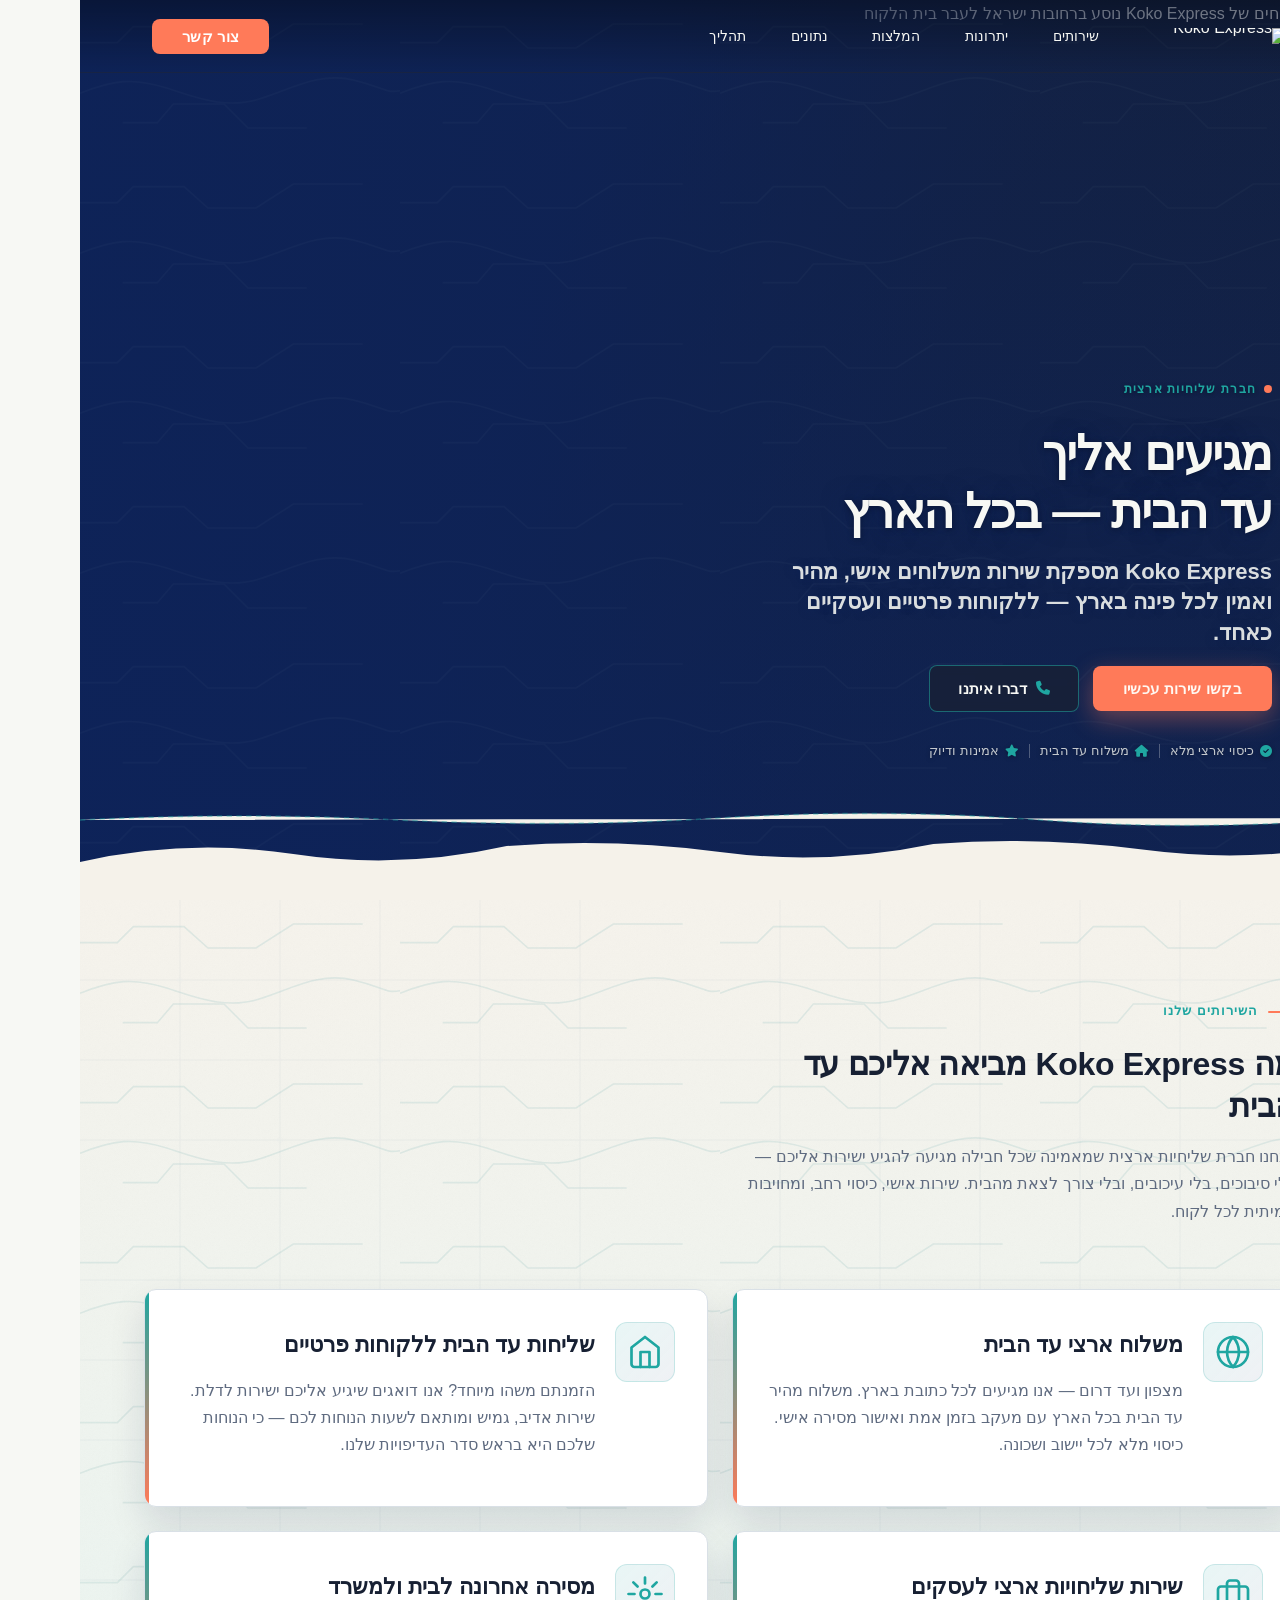
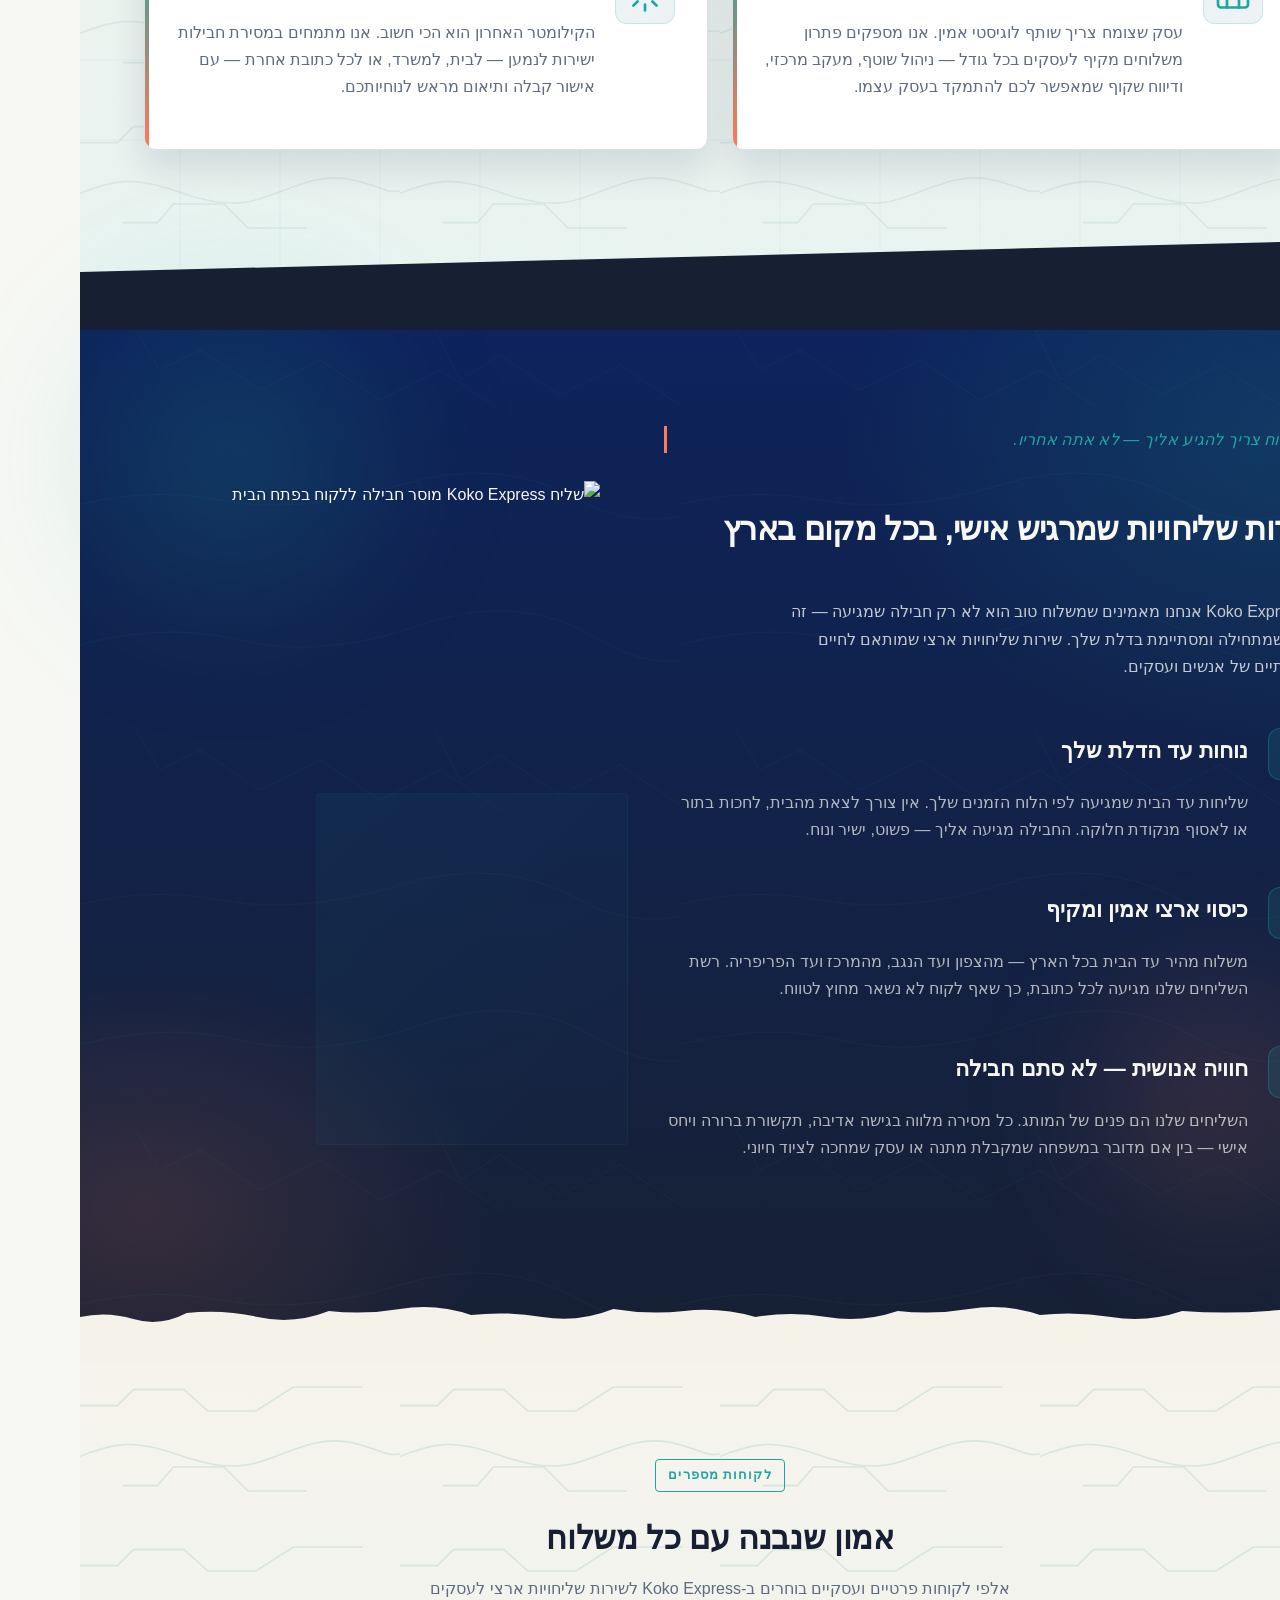
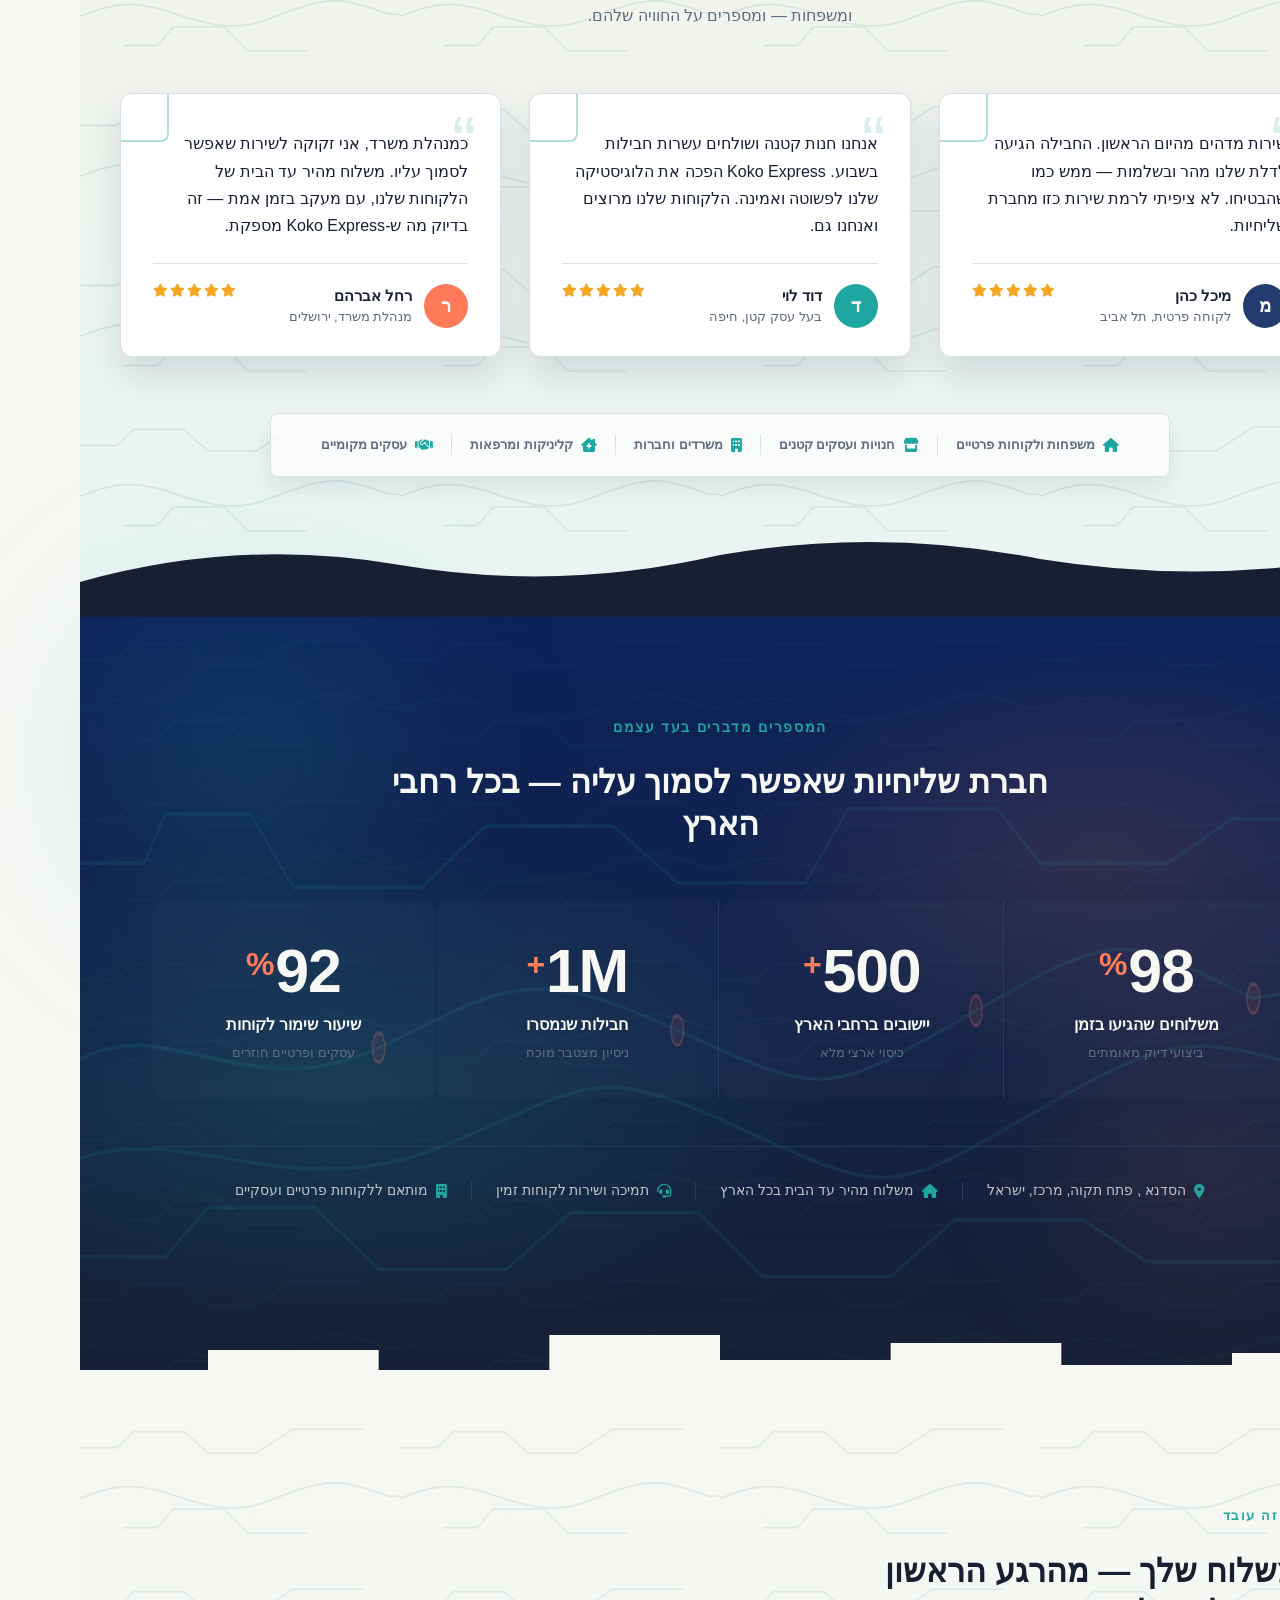
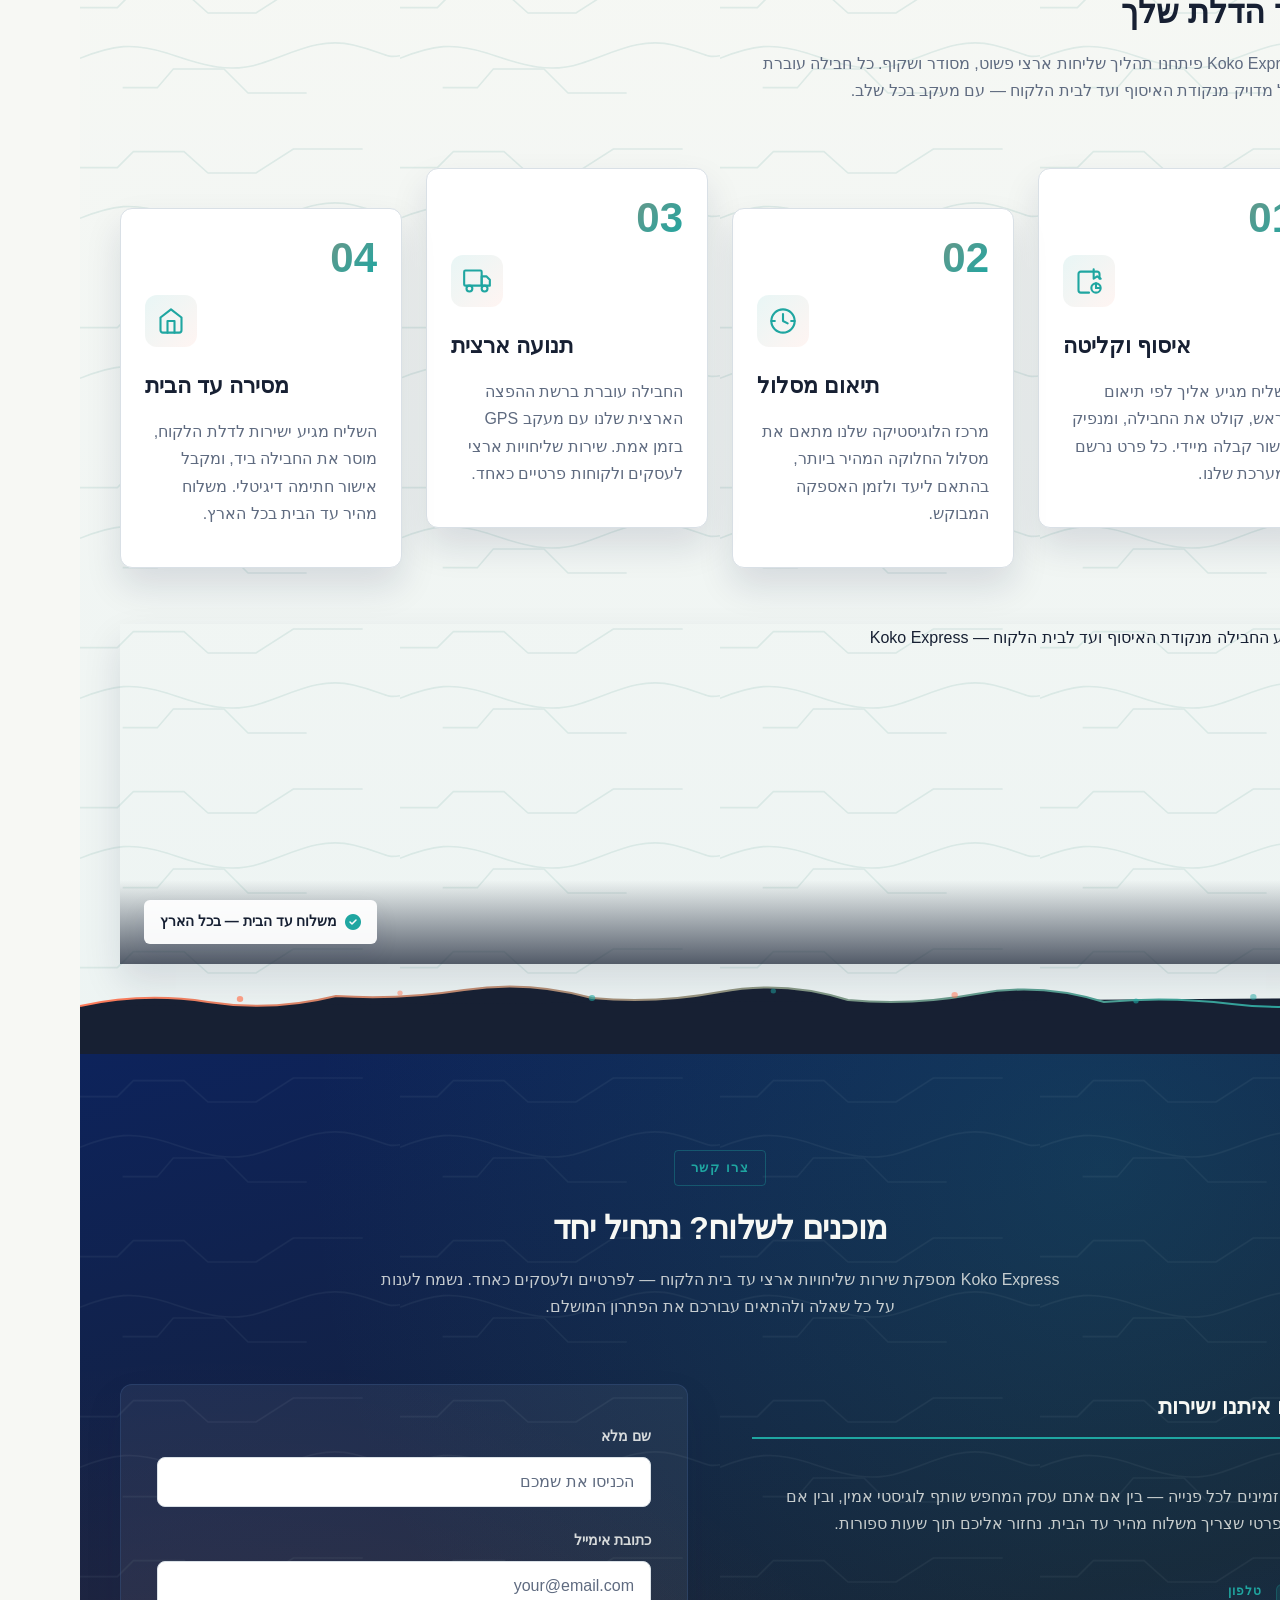
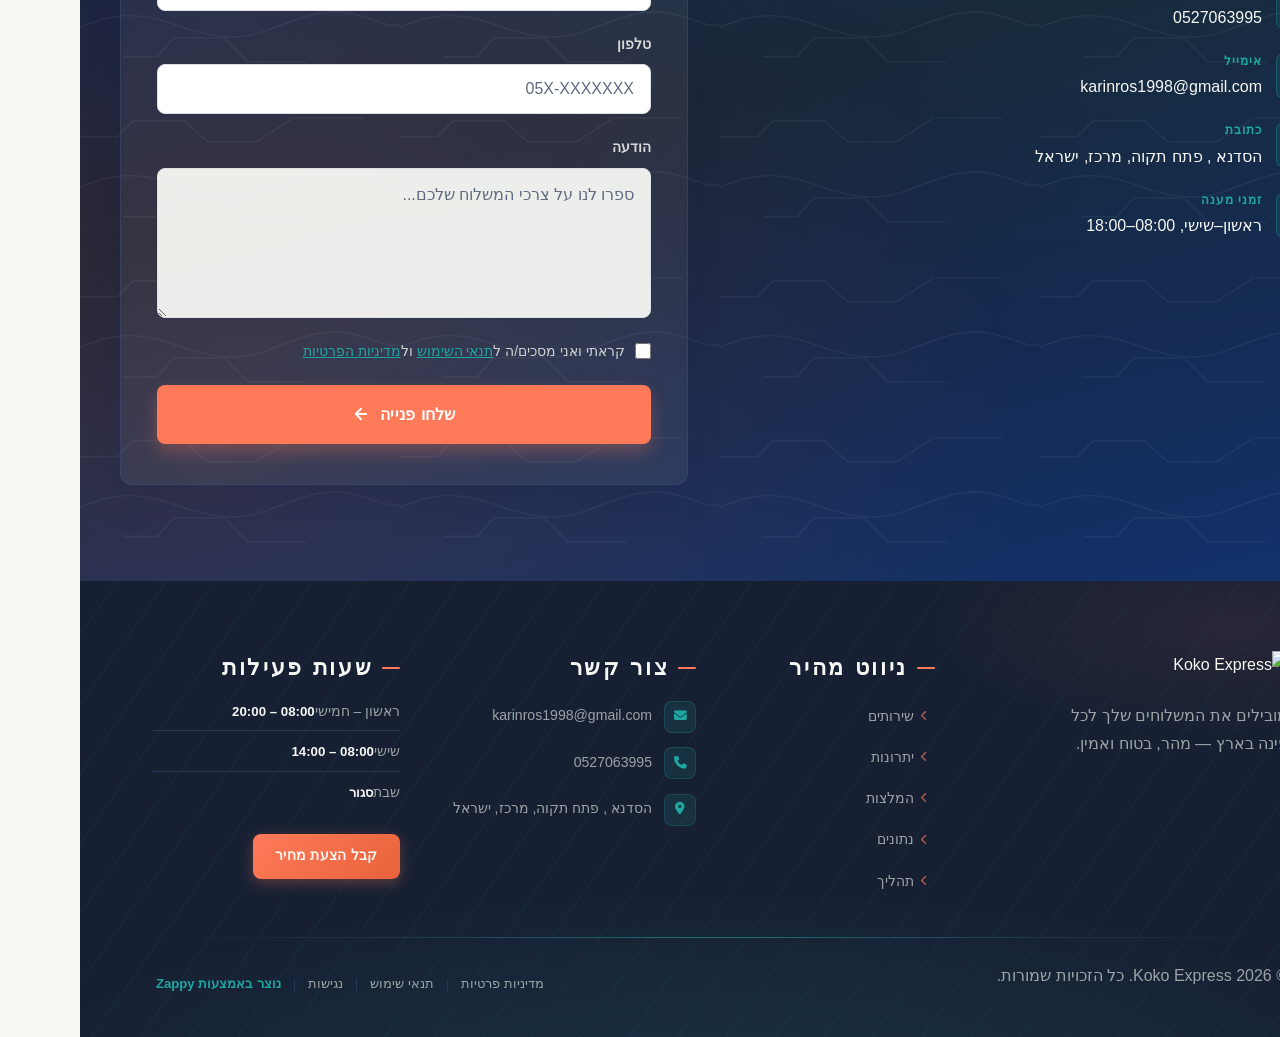
==== index.html @ 1769b8b8 "Background sync: Progressive GitHub Sync" ====
<!DOCTYPE html>
<html lang="he" dir="rtl">
<head>
    <meta charset="UTF-8">
    <meta name="viewport" content="width=device-width, initial-scale=1.0">
    <meta name="robots" content="index, follow">
    <title>חברת שליחיות — Koko Express</title>
    <meta name="description" content="Koko Express is a nationwide courier and delivery company that specializes in door-to-door delivery services across the country. The brand focuses on convenienc">
    <meta name="keywords" content="חברת שליחיות, שליחות עד הבית, שירות שליחויות ארצי לעסקים, משלוח מהיר עד הבית בכל הארץ">
    
    <!-- Favicons -->
    <link rel="icon" type="image/x-icon" href="/assets/favicon.ico">
    <link rel="icon" type="image/png" sizes="16x16" href="/assets/favicon-16x16.png">
    <link rel="icon" type="image/png" sizes="32x32" href="/assets/favicon-32x32.png">
    <link rel="icon" type="image/png" sizes="48x48" href="/assets/favicon-48x48.png">
    <link rel="icon" type="image/png" sizes="192x192" href="/assets/favicon-192x192.png">
    <link rel="icon" type="image/png" sizes="512x512" href="/assets/favicon-512x512.png">
    <link rel="apple-touch-icon" href="/assets/apple-touch-icon.png">
    <!-- Zappy Analytics -->
<script>
(function() {
  'use strict';
  
  // Configuration
  var config = {
    websiteId: 'f1bfb1c4-74ef-4f84-8cb6-62afdc44b9e4',
    apiUrl: 'https://api.zappy5.com/api/analytics/track',
    sessionDuration: 30 * 60 * 1000, // 30 minutes
    visitorDuration: 30 * 24 * 60 * 60 * 1000, // 30 days
    trackPageViews: true,
    trackClicks: true,
    trackFormSubmissions: true
  };
  
  // Generate or retrieve persistent visitor ID (30 days)
  function getVisitorId() {
    var visitorKey = 'zappy_visitor_' + config.websiteId;
    var visitor = null;
    
    try {
      visitor = localStorage.getItem(visitorKey);
      if (visitor) {
        var visitorData = JSON.parse(visitor);
        var now = Date.now();
        
        // Check if visitor ID is still valid (30 days)
        if (now - visitorData.created < config.visitorDuration) {
          // Update last seen timestamp
          visitorData.lastSeen = now;
          localStorage.setItem(visitorKey, JSON.stringify(visitorData));
          return visitorData.id;
        }
      }
    } catch (e) {
      console.warn('Zappy Analytics: LocalStorage not available');
    }
    
    // Generate new visitor ID
    var newVisitorId = 'zv_' + Date.now() + '_' + Math.random().toString(36).substr(2, 9);
    
    try {
      localStorage.setItem(visitorKey, JSON.stringify({
        id: newVisitorId,
        created: Date.now(),
        lastSeen: Date.now()
      }));
    } catch (e) {
      // Continue without local storage
    }
    
    return newVisitorId;
  }
  
  // Generate or retrieve session ID (30 minutes)
  function getSessionId() {
    var sessionKey = 'zappy_session_' + config.websiteId;
    var session = null;
    
    try {
      session = sessionStorage.getItem(sessionKey);
      if (session) {
        var sessionData = JSON.parse(session);
        var now = Date.now();
        
        // Check if session is still valid
        if (now - sessionData.timestamp < config.sessionDuration) {
          // Update timestamp
          sessionData.timestamp = now;
          sessionStorage.setItem(sessionKey, JSON.stringify(sessionData));
          return sessionData.id;
        }
      }
    } catch (e) {
      console.warn('Zappy Analytics: SessionStorage not available');
    }
    
    // Generate new session ID
    var newSessionId = 'zs_' + Date.now() + '_' + Math.random().toString(36).substr(2, 9);
    
    try {
      sessionStorage.setItem(sessionKey, JSON.stringify({
        id: newSessionId,
        timestamp: Date.now()
      }));
    } catch (e) {
      // Continue without session storage
    }
    
    return newSessionId;
  }
  
  var visitorId = getVisitorId();
  var sessionId = getSessionId();
  
  // Track an event
  function trackEvent(eventType, data) {
    data = data || {};
    
    var eventData = {
      website_id: config.websiteId,
      event_type: eventType,
      page_path: window.location.pathname,
      referrer: document.referrer || 'direct',
      visitor_id: visitorId,
      session_id: sessionId,
      metadata: data
    };
    
    // Use sendBeacon if available (better for page unload events)
    if (navigator.sendBeacon) {
      var blob = new Blob([JSON.stringify(eventData)], { type: 'application/json' });
      navigator.sendBeacon(config.apiUrl, blob);
    } else {
      // Fallback to fetch
      fetch(config.apiUrl, {
        method: 'POST',
        headers: {
          'Content-Type': 'application/json'
        },
        body: JSON.stringify(eventData),
        keepalive: true
      }).catch(function(error) {
        console.warn('Zappy Analytics: Failed to track event', error);
      });
    }
  }
  
  // Track page view
  if (config.trackPageViews) {
    trackEvent('pageview', {
      title: document.title,
      url: window.location.href
    });
  }
  
  // Track clicks on important elements
  if (config.trackClicks) {
    document.addEventListener('click', function(e) {
      var target = e.target;
      
      // Track button clicks (counted as actions)
      if (target.tagName === 'BUTTON' || target.closest('button')) {
        var button = target.tagName === 'BUTTON' ? target : target.closest('button');
        trackEvent('click', {
          element: 'button',
          text: button.textContent.trim().substring(0, 100),
          id: button.id || null,
          class: button.className || null
        });
      }
      
      // Track link clicks (navigation - not counted as actions)
      else if (target.tagName === 'A' || target.closest('a')) {
        var link = target.tagName === 'A' ? target : target.closest('a');
        trackEvent('navigation', {
          element: 'link',
          text: link.textContent.trim().substring(0, 100),
          href: link.href,
          external: link.hostname !== window.location.hostname
        });
      }
    }, true);
  }
  
  // Track form submissions
  if (config.trackFormSubmissions) {
    document.addEventListener('submit', function(e) {
      var form = e.target;
      
      trackEvent('form_submit', {
        form_id: form.id || null,
        form_name: form.name || null,
        form_action: form.action || null,
        form_method: form.method || 'GET'
      });
    }, true);
  }
  
  // Track time on page (send on page unload)
  var pageLoadTime = Date.now();
  
  window.addEventListener('beforeunload', function() {
    var timeOnPage = Math.floor((Date.now() - pageLoadTime) / 1000); // in seconds
    
    trackEvent('page_unload', {
      time_on_page: timeOnPage,
      page_path: window.location.pathname
    });
  });
  
  // Expose tracking function globally for custom events
  window.zappyAnalytics = {
    track: trackEvent,
    getVisitorId: function() { return visitorId; },
    getSessionId: function() { return sessionId; }
  };
  
})();
</script>
<!-- End Zappy Analytics -->
    <meta property="og:title" content="חברת שליחיות — Koko Express">
    <meta property="og:description" content="Koko Express is a nationwide courier and delivery company that specializes in door-to-door delivery services across the country. The brand focuses on convenienc">
    <meta name="twitter:card" content="summary_large_image">
    <meta name="twitter:title" content="חברת שליחיות — Koko Express">
    <meta name="twitter:description" content="Koko Express is a nationwide courier and delivery company that specializes in door-to-door delivery services across the country. The brand focuses on convenienc">
    <meta property="og:type" content="website">
  <meta property="og:locale" content="he_IL">
  
  
  
  
  
  <link rel="stylesheet" href="https://cdnjs.cloudflare.com/ajax/libs/font-awesome/6.4.0/css/all.min.css">

    <!-- Favicons -->
    <link rel="icon" type="image/x-icon" href="/assets/favicon.ico">
    <link rel="icon" type="image/png" sizes="16x16" href="/assets/favicon-16x16.png">
    <link rel="icon" type="image/png" sizes="32x32" href="/assets/favicon-32x32.png">
    <link rel="icon" type="image/png" sizes="48x48" href="/assets/favicon-48x48.png">
    <link rel="icon" type="image/png" sizes="192x192" href="/assets/favicon-192x192.png">
    <link rel="icon" type="image/png" sizes="512x512" href="/assets/favicon-512x512.png">
    <link rel="apple-touch-icon" href="/assets/apple-touch-icon.png">
    <!-- Cookie Consent -->
    <link rel="stylesheet" href="https://cdn.jsdelivr.net/npm/vanilla-cookieconsent@3/dist/cookieconsent.css">
    <script src="https://cdn.jsdelivr.net/npm/vanilla-cookieconsent@3/dist/cookieconsent.umd.js"></script>
    <!-- Mickidum Accessibility Toolbar -->
    <script src="https://cdn.jsdelivr.net/gh/mickidum/acc_toolbar/acctoolbar/acctoolbar.min.js"></script>
    <link rel="stylesheet" href="/styles.css">

    <style id="zappy-dropdown-submenu-styles">
      /* ========== DESKTOP DROPDOWN SUBMENU STYLES ========== */
      /* Base styles for dropdown submenus - parent must be positioned */
      .nav-menu li:has(.sub-menu), nav li:has(.sub-menu), .navbar li:has(.sub-menu), #navMenu li:has(.sub-menu) { position: relative; }
      /* Submenu base - hidden by default */
      .nav-menu .sub-menu, nav .sub-menu, .navbar .sub-menu, #navMenu .sub-menu { display: block !important; position: absolute !important; top: 100%; left: 0; min-width: 220px; background: white; border-radius: 8px; box-shadow: 0 8px 25px rgba(0,0,0,0.15); padding: 8px 0; opacity: 0; visibility: hidden; transform: translateY(10px); transition: all 0.3s ease; z-index: 1000; list-style: none; pointer-events: none; }
      /* CRITICAL: Desktop hover styles to show dropdown */
      .nav-menu li:hover > .sub-menu, nav li:hover > .sub-menu, .navbar li:hover > .sub-menu, #navMenu li:hover > .sub-menu { opacity: 1 !important; visibility: visible !important; transform: translateY(0) !important; pointer-events: auto !important; }
      /* Submenu item styling */
      .sub-menu li { list-style: none; margin: 0; padding: 0; }
      .sub-menu a { display: block !important; padding: 10px 16px !important; color: var(--text-dark, #333) !important; font-weight: 500; text-decoration: none; white-space: nowrap; transition: background-color 0.2s; }
      .sub-menu .zappy-nav-child > a { padding-left: 28px !important; font-size: 0.9em !important; opacity: 0.85 !important; }
      [dir="rtl"] .sub-menu .zappy-nav-child > a, html[lang="he"] .sub-menu .zappy-nav-child > a, html[lang="ar"] .sub-menu .zappy-nav-child > a { padding-left: 10px !important; padding-right: 28px !important; }
      .sub-menu .zappy-nav-parent > a { font-weight: 600 !important; }
      .sub-menu a:hover { background-color: #f5f5f5; }
      /* RTL (Hebrew/Arabic) dropdown positioning */
      [dir="rtl"] .nav-menu .sub-menu, [dir="rtl"] nav .sub-menu, [dir="rtl"] .navbar .sub-menu, html[lang="he"] .nav-menu .sub-menu, html[lang="he"] nav .sub-menu, html[lang="he"] .navbar .sub-menu, html[lang="ar"] .nav-menu .sub-menu, html[lang="ar"] nav .sub-menu, html[lang="ar"] .navbar .sub-menu { left: auto !important; right: 0 !important; }
      /* Hide empty dropdown menus (exclude catalog sub-menus that use <a> children instead of <li>) */
      .sub-menu:empty, .sub-menu:not(:has(li:not(.zappy-hidden-menu-item))):not(:has(> a)), .sub-menu:not(:has(li)):not(:has(> a)) { display: none !important; opacity: 0 !important; visibility: hidden !important; pointer-events: none !important; }
      /* Desktop: show submenu on Menu Group hover */
      li:has(.menu-group-title):hover > .sub-menu { opacity: 1 !important; visibility: visible !important; transform: translateY(0) !important; pointer-events: auto !important; }
      /* Menu Group title styling */
      .nav-menu > li > .menu-group-title, #navMenu > li > .menu-group-title { display: inline-block; padding: 0.5rem 1rem; cursor: default; user-select: none; }
      
      /* ========== MOBILE SUBMENU STYLES ========== */
      @media (max-width: 768px) {
        .nav-menu .sub-menu, nav .sub-menu, .navbar .sub-menu, #navMenu .sub-menu { position: static !important; transform: none !important; box-shadow: none !important; background: transparent !important; max-height: 0; overflow: hidden; opacity: 0; visibility: hidden; transition: max-height 0.3s ease, opacity 0.3s ease; padding: 0 !important; border-radius: 0 !important; }
        .navbar .sub-menu.mobile-expanded, .nav-menu .sub-menu.mobile-expanded, #navMenu .sub-menu.mobile-expanded { max-height: none !important; overflow-y: visible !important; opacity: 1 !important; visibility: visible !important; padding: 8px 0 8px 16px !important; }
        [dir="rtl"] .sub-menu.mobile-expanded, html[lang="he"] .sub-menu.mobile-expanded { padding: 8px 16px 8px 0 !important; }
        /* Disable hover behavior on mobile */
        .nav-menu li:hover > .sub-menu, nav li:hover > .sub-menu, .navbar li:hover > .sub-menu, #navMenu li:hover > .sub-menu { opacity: 0; visibility: hidden; pointer-events: none; }
        .nav-menu li > .sub-menu.mobile-expanded, nav li > .sub-menu.mobile-expanded, .navbar li > .sub-menu.mobile-expanded, #navMenu li > .sub-menu.mobile-expanded { opacity: 1 !important; visibility: visible !important; pointer-events: auto !important; }
        .nav-menu li:has(.sub-menu), nav li:has(.sub-menu), .navbar li:has(.sub-menu), #navMenu li:has(.sub-menu) { display: flex !important; flex-wrap: wrap !important; align-items: center !important; position: relative !important; min-height: 44px !important; }
        .nav-menu li:has(.sub-menu) > a, nav li:has(.sub-menu) > a, .navbar li:has(.sub-menu) > a, #navMenu li:has(.sub-menu) > a { flex: 1 !important; min-width: 0 !important; }
        .nav-menu li:has(.sub-menu) > .menu-group-title, nav li:has(.sub-menu) > .menu-group-title, .navbar li:has(.sub-menu) > .menu-group-title, #navMenu li:has(.sub-menu) > .menu-group-title { flex: 1 !important; min-width: 0 !important; padding: 0 !important; line-height: inherit !important; }
        .nav-menu li:has(.sub-menu) > .sub-menu, nav li:has(.sub-menu) > .sub-menu, .navbar li:has(.sub-menu) > .sub-menu, #navMenu li:has(.sub-menu) > .sub-menu { flex-basis: 100% !important; width: 100% !important; }
        .nav-menu li:has(.sub-menu) > a [class*="chevron"], .nav-menu li:has(.sub-menu) > a [class*="arrow"], .nav-menu li:has(.sub-menu) > a .fa-chevron-down, .nav-menu li:has(.sub-menu) > a .fa-angle-down, nav li:has(.sub-menu) > a [class*="chevron"], nav li:has(.sub-menu) > a [class*="arrow"], #navMenu li:has(.sub-menu) > a [class*="chevron"], #navMenu li:has(.sub-menu) > a [class*="arrow"] { display: none !important; visibility: hidden !important; }
        .mobile-submenu-toggle { display: flex !important; align-items: center !important; justify-content: center !important; width: 44px !important; height: auto !important; background: transparent !important; border: none !important; cursor: pointer !important; color: var(--text-dark) !important; position: static !important; flex-shrink: 0 !important; align-self: stretch !important; z-index: 2 !important; padding: 0 !important; margin: 0 !important; }
        .mobile-submenu-toggle::after { content: '' !important; width: 0 !important; height: 0 !important; border-left: 6px solid transparent !important; border-right: 6px solid transparent !important; border-top: 7px solid currentColor !important; transition: transform 0.3s ease !important; }
        .mobile-submenu-toggle.expanded::after { transform: rotate(180deg) !important; }
        .sub-menu a { padding: 10px 0 !important; display: block !important; color: var(--text-dark) !important; white-space: normal !important; }
        .sub-menu .zappy-nav-child > a { padding-left: 28px !important; font-size: 0.9em !important; opacity: 0.85 !important; }
        [dir="rtl"] .sub-menu .zappy-nav-child > a, html[lang="he"] .sub-menu .zappy-nav-child > a, html[lang="ar"] .sub-menu .zappy-nav-child > a { padding-left: 0 !important; padding-right: 28px !important; }
        .sub-menu .zappy-nav-parent > a { font-weight: 600 !important; }
        .nav-menu.active, #navMenu.active { max-width: 100vw !important; overflow-x: hidden !important; box-sizing: border-box !important; }
        .navbar .sub-menu li a, nav.navbar .sub-menu li a, .zappy-products-dropdown .sub-menu a { color: var(--text-dark) !important; }
      }
      @media (min-width: 769px) { .mobile-submenu-toggle { display: none !important; } }
    </style>

    <style id="mobile-lang-menu-deployed-css">
    @media (max-width: 768px) {
      .lang-switcher,
      .nav-cta-container .lang-switcher,
      .nav-container .lang-switcher,
      .navbar .lang-switcher,
      .navbar .nav-cta-container .lang-switcher,
      .nav-icons-left .lang-switcher,
      .nav-ecommerce-icons .lang-switcher { display: none !important; }
      .mobile-lang-menu { width: 100%; border-top: 1px solid rgba(128,128,128,0.2); padding: 8px 0 0 0; margin-top: 8px; }
      .mobile-lang-toggle { display: flex !important; align-items: center; justify-content: space-between; width: 100%; padding: 12px 16px; background: none; border: none; cursor: pointer; font-size: 15px; color: inherit; font-family: inherit; }
      .mobile-lang-toggle::after { content: ''; display: inline-block; width: 8px; height: 8px; border-right: 2px solid currentColor; border-bottom: 2px solid currentColor; transform: rotate(45deg); transition: transform 0.3s ease; margin-left: 8px; }
      .mobile-lang-toggle.expanded::after { transform: rotate(-135deg); }
      .mobile-lang-options { max-height: 0; overflow: hidden; transition: max-height 0.3s ease; }
      .mobile-lang-options.expanded { max-height: 300px; }
      .mobile-lang-option { display: flex !important; align-items: center; gap: 10px; padding: 10px 24px; text-decoration: none; color: inherit; font-size: 14px; font-family: inherit; }
      .mobile-lang-option:hover { background: rgba(128,128,128,0.1); }
      .mobile-lang-option.active { font-weight: 600; opacity: 0.7; pointer-events: none; }
      .mobile-lang-option img { width: 20px; height: 20px; border-radius: 50%; }
    }
    @media (min-width: 769px) {
      .mobile-lang-menu { display: none !important; }
    }
    </style>

    <style id="zappy-widget-visibility">
      #mic-access-tool-general-button, .mic-access-tool-general-button,
      #mic-init-access-tool .mic-access-tool-general-button, #mic-init-access-tool #mic-access-tool-general-button,
      ._access-icon, #mic-access-tool-box, .mic-access-tool-box,
      #mic-init-access-tool #mic-access-tool-box, div[id*="mic-access-tool-box"], ._access-menu {
        display: none !important; visibility: hidden !important; opacity: 0 !important; pointer-events: none !important;
      }
    </style>
</head>
<body>

  <nav class="navbar" dir="rtl">
  <button class="mobile-toggle" id="mobileToggle" aria-label="Menu">
    <svg class="hamburger-icon" width="24" height="24" viewBox="0 0 24 24" fill="none">
      <path d="M3 12h18M3 6h18M3 18h18" stroke="currentColor" stroke-width="2" stroke-linecap="round"></path>
    </svg>
    <svg class="close-icon" width="24" height="24" viewBox="0 0 24 24" fill="none" style="display: none;">
      <path d="M18 6L6 18M6 6l12 12" stroke="currentColor" stroke-width="2" stroke-linecap="round"></path>
    </svg>
  </button>

  <button class="phone-header-btn" data-phone="0527063995" aria-label="Call">
    <svg width="20" height="20" viewBox="0 0 24 24" fill="currentColor">
      <path d="M22 16.92v3a2 2 0 0 1-2.18 2 19.79 19.79 0 0 1-8.63-3.07 19.5 19.5 0 0 1-6-6 19.79 19.79 0 0 1-3.07-8.67A2 2 0 0 1 4.11 2h3a2 2 0 0 1 2 1.72 12.84 12.84 0 0 0 .7 2.81 2 2 0 0 1-.45 2.11L8.09 9.91a16 16 0 0 0 6 6l1.27-1.27a2 2 0 0 1 2.11-.45 12.84 12.84 0 0 0 2.81.7A2 2 0 0 1 22 16.92z"></path>
    </svg>
  </button>

  <div class="nav-container">
    <div class="nav-right-group"><div class="nav-brand">
      <a href="/" class="logo-link">
        <img src="/assets/business-logo.webp" alt="Koko Express" class="logo">
      </a>
    </div><ul class="nav-menu" id="navMenu"><li><a href="#services">שירותים</a></li><li><a href="#benefits">יתרונות</a></li><li><a href="#testimonials">המלצות</a></li><li><a href="#stats">נתונים</a></li><li><a href="#process">תהליך</a></li></ul></div>

    

    <div class="nav-cta-container">
      <a href="#contact" class="nav-cta-btn">צור קשר</a>
    </div>
  </div>
</nav>
<script>

// Navbar Mobile Menu Toggle and Contrast Fix
(function() {
  // Use 'load' event instead of 'DOMContentLoaded' to ensure we run AFTER all other scripts
  window.addEventListener('load', function() {
    
    // FIX MOBILE BUTTON CONTRAST
    // Detect navbar background color and apply contrasting color to mobile buttons
    const navbar = document.querySelector('.navbar, nav, header');
    if (!navbar) {
      console.log('[Navbar] Navbar element not found');
      return;
    }
    
    // DECLARE VARIABLES EARLY to avoid Temporal Dead Zone errors
    // These are used in multiple places below
    let mobileToggle = document.getElementById('mobileToggle') ||
                       document.querySelector('.mobile-toggle') ||
                       document.querySelector('.hamburger') ||
                       document.querySelector('.hamburger-menu') ||
                       document.querySelector('.menu-toggle') ||
                       document.querySelector('.burger-menu') ||
                       document.querySelector('[aria-label="Menu"]') ||
                       document.querySelector('[aria-label="תפריט"]');
    
    const phoneBtn = document.querySelector('.phone-header-btn');
    
    const computedStyle = window.getComputedStyle(navbar);
    let bgColor = computedStyle.backgroundColor;
    
    console.log('[Navbar] Initial navbar background:', bgColor);
    
    // Check if background is transparent or rgba with 0 alpha
    const isTransparent = bgColor === 'transparent' || 
                         bgColor === 'rgba(0, 0, 0, 0)' ||
                         (bgColor.startsWith('rgba') && bgColor.includes(', 0)'));
    
    if (isTransparent) {
      // Check for background-image or gradient
      const bgImage = computedStyle.backgroundImage;
      if (bgImage && bgImage !== 'none') {
        console.log('[Navbar] Navbar has background image/gradient, using dark text');
        bgColor = 'rgb(240, 240, 240)'; // Assume light background
      } else {
        // Transparent navbar - check body background
        const bodyBg = window.getComputedStyle(document.body).backgroundColor;
        console.log('[Navbar] Navbar transparent, using body background:', bodyBg);
        bgColor = bodyBg;
      }
    }
    
    // Calculate luminance to determine if background is light or dark
    const rgb = bgColor.match(/\d+/g);
    if (rgb && rgb.length >= 3) {
      const r = parseInt(rgb[0]);
      const g = parseInt(rgb[1]);
      const b = parseInt(rgb[2]);
      const luminance = (0.299 * r + 0.587 * g + 0.114 * b) / 255;
      
      // Mobile button colors are set by Claude's AI-generated CSS (same as .nav-menu a)
      // No dynamic color overrides needed - colors come from the generated navbar CSS
      console.log('[Navbar] Mobile button colors preserved from Claude CSS (luminance:', luminance.toFixed(2) + ')');
      
      // FIX ICON SIZES - Ensure SVGs are properly sized and visible
      // INJECT CRITICAL CSS TO OVERRIDE ANY CONFLICTING RULES
      const criticalCSS = document.createElement('style');
      criticalCSS.id = 'zappy-mobile-nav-fix';
      const htmlLang = document.documentElement.lang || 'en';
      const htmlDir = document.documentElement.dir || 'ltr';
      // Check both dir attribute AND lang for RTL detection
      // dir="rtl" is the most reliable indicator
      const isRTL = htmlDir === 'rtl' || htmlLang === 'he' || htmlLang === 'ar';
      
      criticalCSS.textContent = `
        /* Hide mobile buttons on desktop, show only on mobile */
        @media (min-width: 769px) {
          .mobile-toggle,
          .phone-header-btn {
            display: none !important;
          }
        }
        
        /* Show and position mobile buttons correctly on mobile */
        @media (max-width: 768px) {
          .mobile-toggle,
          .phone-header-btn {
            position: absolute !important;
            top: 50% !important;
            transform: translateY(-50%) !important;
            z-index: 1001 !important;
            display: flex !important;
            align-items: center !important;
            justify-content: center !important;
            width: 36px !important;
            height: 36px !important;
            border-radius: 50% !important;
            border: none !important;
            cursor: pointer !important;
            padding: 6px !important;
            background: none !important;
            color: var(--nav-text, var(--text-dark)) !important;
          }
          
          /* LTR positioning (default): hamburger LEFT, phone RIGHT */
          html:not([dir="rtl"]):not([lang="he"]):not([lang="ar"]) .mobile-toggle,
          html[dir="ltr"] .mobile-toggle {
            left: 12px !important;
            right: auto !important;
          }
          html:not([dir="rtl"]):not([lang="he"]):not([lang="ar"]) .phone-header-btn,
          html[dir="ltr"] .phone-header-btn {
            right: 12px !important;
            left: auto !important;
          }
          
          /* RTL positioning: hamburger RIGHT, phone LEFT */
          html[dir="rtl"] .mobile-toggle,
          html[lang="he"] .mobile-toggle,
          html[lang="ar"] .mobile-toggle {
            right: 12px !important;
            left: auto !important;
          }
          html[dir="rtl"] .phone-header-btn,
          html[lang="he"] .phone-header-btn,
          html[lang="ar"] .phone-header-btn {
            left: 12px !important;
            right: auto !important;
          }
          
          /* CRITICAL: Ensure nav-container has min-height on mobile */
          /* All children are positioned absolutely/fixed on mobile, so height:auto collapses to 0 */
          .nav-container {
            min-height: 70px !important;
            position: relative !important;
          }
          
          /* Ensure SVG icons are properly sized and inherit color */
          .mobile-toggle svg,
          .phone-header-btn svg {
            width: 24px !important;
            height: 24px !important;
            /* Don't force display - let JavaScript control hamburger/close toggle */
          }
          
          /* Reset nav-cta-container on mobile - remove desktop box-shadow/padding */
          /* that creates a visible ghost box when CTA button is hidden */
          .nav-cta-container {
            box-shadow: none !important;
            padding: 0 !important;
          }
          
          /* Hide nav-cta-container entirely on mobile when there's no lang-switcher */
          /* (only the CTA button is inside, and it's hidden on mobile) */
          .nav-cta-container:not(:has(.lang-switcher)) {
            display: none !important;
          }
          
          /* CRITICAL: Prevent hero image fade gradient from bleeding over headline text */
          /* The .image-fade-gradient has bottom: -30px (extends below parent) */
          /* On mobile stacked layout, this overlaps the h1 text below the image */
          .hero-image-column {
            overflow: hidden !important;
          }
          .image-fade-gradient {
            bottom: 0 !important;
          }
          
          /* Hide desktop language switcher on mobile - hamburger menu handles it */
          /* High specificity to override stored CSS */
          .lang-switcher,
          .nav-cta-container .lang-switcher,
          .nav-container .lang-switcher,
          .navbar .lang-switcher,
          .navbar .nav-cta-container .lang-switcher {
            display: none !important;
          }
        }
      `;
      
      // Remove existing fix if present and inject new one
      const existing = document.getElementById('zappy-mobile-nav-fix');
      if (existing) existing.remove();
      document.head.appendChild(criticalCSS);
      
      console.log('[Navbar] Critical CSS injected for mobile nav positioning');
      
      // ONLY apply inline positioning styles on mobile viewport
      // On desktop, the CSS handles hiding these buttons with display: none
      // Inline styles were breaking desktop layout by overriding CSS
      const isMobileViewport = window.innerWidth <= 768;
      
      if (mobileToggle) {
        // Icon sizing applies to all viewports for consistency
        const hamburgerIcon = mobileToggle.querySelector('.hamburger-icon');
        const closeIcon = mobileToggle.querySelector('.close-icon');
        
        if (hamburgerIcon) {
          hamburgerIcon.style.setProperty('width', '24px', 'important');
          hamburgerIcon.style.setProperty('height', '24px', 'important');
          hamburgerIcon.style.setProperty('display', 'block', 'important'); // Show hamburger by default
        }
        if (closeIcon) {
          closeIcon.style.setProperty('width', '24px', 'important');
          closeIcon.style.setProperty('height', '24px', 'important');
          closeIcon.style.setProperty('display', 'none', 'important'); // Hide close icon by default
        }
        
        // ONLY set positioning inline styles on mobile
        if (isMobileViewport) {
          mobileToggle.style.setProperty('position', 'absolute', 'important');
          mobileToggle.style.setProperty('top', '50%', 'important');
          mobileToggle.style.setProperty('transform', 'translateY(-50%)', 'important');
          mobileToggle.style.setProperty('z-index', '1001', 'important');
          
          // Clear any inline left/right so CSS can take over based on html[dir]
          mobileToggle.style.removeProperty('left');
          mobileToggle.style.removeProperty('right');
          
          console.log('[Navbar] Mobile toggle positioning applied (mobile viewport)');
        } else {
          // On desktop, clear any positioning styles to let CSS handle it
          mobileToggle.style.removeProperty('position');
          mobileToggle.style.removeProperty('top');
          mobileToggle.style.removeProperty('transform');
          mobileToggle.style.removeProperty('z-index');
          mobileToggle.style.removeProperty('left');
          mobileToggle.style.removeProperty('right');
          console.log('[Navbar] Desktop viewport - cleared mobile toggle inline positioning');
        }
      }
      
      if (phoneBtn) {
        // Icon sizing applies to all viewports
        const phoneIcon = phoneBtn.querySelector('svg');
        if (phoneIcon) {
          phoneIcon.style.width = '24px';
          phoneIcon.style.height = '24px';
          phoneIcon.setAttribute('width', '24');
          phoneIcon.setAttribute('height', '24');
        }
        
        // ONLY set positioning inline styles on mobile
        if (isMobileViewport) {
          phoneBtn.style.setProperty('position', 'absolute', 'important');
          phoneBtn.style.setProperty('top', '50%', 'important');
          phoneBtn.style.setProperty('transform', 'translateY(-50%)', 'important');
          phoneBtn.style.setProperty('z-index', '1001', 'important');
          
          // Clear any inline left/right so CSS can take over based on html[dir]
          phoneBtn.style.removeProperty('left');
          phoneBtn.style.removeProperty('right');
          
          console.log('[Navbar] Phone button positioning applied (mobile viewport)');
        } else {
          // On desktop, clear any positioning styles to let CSS handle it
          phoneBtn.style.removeProperty('position');
          phoneBtn.style.removeProperty('top');
          phoneBtn.style.removeProperty('transform');
          phoneBtn.style.removeProperty('z-index');
          phoneBtn.style.removeProperty('left');
          phoneBtn.style.removeProperty('right');
          console.log('[Navbar] Desktop viewport - cleared phone button inline positioning');
        }
      }
    } else {
      console.log('[Navbar] Could not parse background color:', bgColor);
    }
    
    // MOBILE MENU TOGGLE
    // Re-query in case DOM changed (mobileToggle already declared at top of function)
    mobileToggle = document.getElementById('mobileToggle') ||
                   document.querySelector('.mobile-toggle') ||
                   document.querySelector('.hamburger') ||
                   document.querySelector('.hamburger-menu') ||
                   document.querySelector('.menu-toggle') ||
                   document.querySelector('.burger-menu') ||
                   document.querySelector('[aria-label="Menu"]') ||
                   document.querySelector('[aria-label="תפריט"]');
    
    // EXPANDED SEARCH: Find nav menu by ID or class
    const navMenu = document.getElementById('navMenu') ||
                  document.querySelector('.nav-menu') ||
                  document.querySelector('.nav-links') ||
                  document.querySelector('nav ul:not(.submenu)');
    
    if (!mobileToggle || !navMenu) {
      console.log('[Navbar] Mobile toggle or menu not found:', { toggle: !!mobileToggle, menu: !!navMenu });
      return;
    }
    
    // Ensure navMenu has ID for CSS targeting
    if (!navMenu.id) {
      navMenu.id = 'navMenu';
    }
    
    console.log('[Navbar] Initializing mobile menu...');
    
    // Remove any existing event listeners by cloning the button
    const newToggle = mobileToggle.cloneNode(true);
    mobileToggle.parentNode.replaceChild(newToggle, mobileToggle);
    
    // Toggle menu on button click - use newToggle now
    newToggle.addEventListener('click', function(e) {
      e.preventDefault();
      e.stopPropagation();
      
      const hamburgerIcon = this.querySelector('.hamburger-icon');
      const closeIcon = this.querySelector('.close-icon');
      const isActive = navMenu.classList.contains('active');
      
      if (isActive) {
        // Close menu
        navMenu.classList.remove('active');
        if (hamburgerIcon) hamburgerIcon.style.setProperty('display', 'block', 'important');
        if (closeIcon) closeIcon.style.setProperty('display', 'none', 'important');
        document.body.style.overflow = '';
        console.log('[Navbar] Menu closed');
      } else {
        // Open menu
        navMenu.classList.add('active');
        if (hamburgerIcon) hamburgerIcon.style.setProperty('display', 'none', 'important');
        if (closeIcon) closeIcon.style.setProperty('display', 'block', 'important');
        document.body.style.overflow = 'hidden';
        console.log('[Navbar] Menu opened');
      }
    });
    
    // Close menu when clicking nav links (but NOT dropdown toggles)
    const navLinks = navMenu.querySelectorAll('a');
    navLinks.forEach(function(link) {
      link.addEventListener('click', function() {
        // Don't close if it's a dropdown child (unless it's a real navigation link)
        if (this.getAttribute('href') === '#') return;
        
        const hamburgerIcon = newToggle.querySelector('.hamburger-icon');
        const closeIcon = newToggle.querySelector('.close-icon');
        
        navMenu.classList.remove('active');
        if (hamburgerIcon) hamburgerIcon.style.setProperty('display', 'block', 'important');
        if (closeIcon) closeIcon.style.setProperty('display', 'none', 'important');
        document.body.style.overflow = '';
        console.log('[Navbar] Menu closed (link clicked)');
      });
    });
    
    // DROPDOWN MENU TOGGLE (for mobile and touch devices)
    var dropdownToggles = navMenu.querySelectorAll('.dropdown-toggle');
    dropdownToggles.forEach(function(toggle) {
      toggle.addEventListener('click', function(e) {
        e.preventDefault();
        e.stopPropagation();
        var parent = this.closest('.nav-dropdown');
        if (!parent) return;
        
        // Close other open dropdowns at the same level
        var siblings = parent.parentNode.querySelectorAll('.nav-dropdown.open');
        siblings.forEach(function(sib) {
          if (sib !== parent) sib.classList.remove('open');
        });
        
        parent.classList.toggle('open');
        console.log('[Navbar] Dropdown toggled:', parent.classList.contains('open') ? 'open' : 'closed');
      });
    });
    
    // Close dropdowns when clicking outside
    document.addEventListener('click', function(e) {
      if (!e.target.closest('.nav-dropdown')) {
        var openDropdowns = document.querySelectorAll('.nav-dropdown.open');
        openDropdowns.forEach(function(dd) { dd.classList.remove('open'); });
      }
    });
    
    console.log('[Navbar] Dropdown handlers initialized for ' + dropdownToggles.length + ' dropdowns');
    
    // Phone button functionality (phoneBtn already declared at top of function)
    if (phoneBtn) {
      phoneBtn.addEventListener('click', function() {
        // Get phone number from placeholder in page or use default
        const phoneLinks = document.querySelectorAll('a[href^="tel:"]');
        const phoneNumber = phoneLinks.length > 0 
          ? phoneLinks[0].getAttribute('href').replace('tel:', '')
          : '0527063995';
        
        window.location.href = 'tel:' + phoneNumber;
        console.log('[Navbar] Phone button clicked');
      });
    }
    
    console.log('[Navbar] Mobile menu initialized successfully');
    
    // === WHATSAPP BUTTON VISIBILITY FIX ===
    // Ensure WhatsApp floating button is hidden on desktop and visible on mobile
    // IMPORTANT: Only target the floating button by its class, NOT generic wa.me links
    const handleWhatsAppVisibility = function() {
      const whatsappBtn = document.querySelector('.whatsapp-float');
      if (whatsappBtn) {
        const isDesktop = window.innerWidth >= 769;
        if (isDesktop) {
          whatsappBtn.style.setProperty('display', 'none', 'important');
          whatsappBtn.style.setProperty('visibility', 'hidden', 'important');
          whatsappBtn.style.setProperty('opacity', '0', 'important');
          whatsappBtn.style.setProperty('pointer-events', 'none', 'important');
          console.log('[WhatsApp] Button hidden on desktop');
        } else {
          whatsappBtn.style.removeProperty('display');
          whatsappBtn.style.removeProperty('visibility');
          whatsappBtn.style.removeProperty('opacity');
          whatsappBtn.style.removeProperty('pointer-events');
          console.log('[WhatsApp] Button visible on mobile');
        }
      }
    };
    
    // Run on load
    handleWhatsAppVisibility();
    
    // Run on resize with debouncing
    let resizeTimer;
    window.addEventListener('resize', function() {
      clearTimeout(resizeTimer);
      resizeTimer = setTimeout(handleWhatsAppVisibility, 100);
    });
  });
})();

</script>
  
  <main>
    <section id="hero" class="index-hero-section" data-layout-spec="בית-hero" dir="rtl" data-hero-type="fullscreen-scrim">
  <!-- Background Image -->
  <div class="index-hero-bg">
    <img data-hero-bg="true" data-placeholder="index-hero-image-1" data-context="Cinematic wide-angle photograph of a branded Koko Express delivery van driving through a dynamic scene that blends urban city streets, neighborhood roads, and residential homes in Israel. The vehicle is modern and prominently branded in deep indigo and teal colors with a coral accent stripe. The atmosphere is golden-hour cinematic with warm sunset light casting long shadows. The background shows recognizable Israeli urban and suburban landscape transitioning from city buildings to residential neighborhoods. The overall mood is professional, trustworthy, and in motion — conveying nationwide reach and door-to-door delivery. Deep indigo-to-teal color grading with warm coral accents in the light." width="1440" height="860" src="/assets/site-index-hero-image-1.webp" alt="רכב משלוחים של Koko Express נוסע ברחובות ישראל לעבר בית הלקוח">
  </div>

  <!-- Scrim Overlay -->
  <div class="index-hero-scrim" aria-hidden="true"></div>

  <!-- Cartographic texture overlay -->
  <div class="index-hero-texture" aria-hidden="true"></div>

  <!-- Content -->
  <div class="index-hero-content-wrapper">
    <div class="index-hero-content">

      <!-- Eyebrow label -->
      <div class="index-hero-eyebrow">
        <span class="index-hero-eyebrow-dot" aria-hidden="true"></span>
        <span>חברת שליחיות ארצית</span>
      </div>

      <!-- Main Headline -->
      <h1 class="index-hero-h1">מגיעים אליך<br>עד הבית — בכל הארץ</h1>

      <!-- Subtitle -->
      <h3 class="index-hero-subtitle">Koko Express מספקת שירות משלוחים אישי, מהיר ואמין לכל פינה בארץ — ללקוחות פרטיים ועסקיים כאחד.</h3>

      <!-- CTA Buttons -->
      <div class="index-hero-ctas">
        <a href="#contact" class="index-hero-btn-primary">בקשו שירות עכשיו</a>
        <a href="tel:0527063995" class="index-hero-btn-secondary">
          <i class="fa-solid fa-phone" aria-hidden="true"></i>
          <span>דברו איתנו</span>
        </a>
      </div>

      <!-- Trust line -->
      <div class="index-hero-trust">
        <span class="index-hero-trust-item">
          <i class="fa-solid fa-circle-check" aria-hidden="true"></i>
          כיסוי ארצי מלא
        </span>
        <span class="index-hero-trust-divider" aria-hidden="true"></span>
        <span class="index-hero-trust-item">
          <i class="fa-solid fa-house" aria-hidden="true"></i>
          משלוח עד הבית
        </span>
        <span class="index-hero-trust-divider" aria-hidden="true"></span>
        <span class="index-hero-trust-item">
          <i class="fa-solid fa-star" aria-hidden="true"></i>
          אמינות ודיוק
        </span>
      </div>
    </div>
  </div>

  <!-- Bottom Divider: sweeping curved edge transitioning to light section -->
  <div class="index-hero-divider-wrapper">
    <!-- Route line SVG -->
    <svg class="index-hero-route-line" data-no-icon-edit="true" aria-hidden="true" viewBox="0 0 1440 20" preserveAspectRatio="none" xmlns="http://www.w3.org/2000/svg">
      <path d="M0,10 Q180,2 360,10 T720,8 T1080,10 T1440,8" stroke="rgba(31,166,161,0.45)" stroke-width="1.5" fill="#F5F2EA" stroke-dasharray="6 5"></path>
    </svg>
    <!-- Curved wave divider filling bottom -->
    <svg class="index-hero-wave" data-no-icon-edit="true" aria-hidden="true" viewBox="0 0 1440 90" preserveAspectRatio="none" xmlns="http://www.w3.org/2000/svg">
      <path d="M0,90 L0,52 Q120,28 240,44 T480,36 Q600,28 720,42 T960,34 Q1080,26 1200,40 T1440,32 L1440,90 Z" fill="#F5F2EA"></path>
    </svg>
  </div>
</section>

<section id="services" class="index-services-section" data-layout-spec="בית-services" dir="rtl">
  <!-- Background texture overlay -->
  <div class="index-services-section__texture" aria-hidden="true"></div>
  <div class="index-services-section__route-lines" aria-hidden="true"></div>

  <div class="index-services-section__container">
    <!-- Intro block -->
    <div class="index-services-section__intro">
      <span class="index-services-section__label">השירותים שלנו</span>
      <h2 class="index-services-section__heading">מה Koko Express מביאה אליכם עד הבית</h2>
      <p class="index-services-section__subtext">אנחנו חברת שליחיות ארצית שמאמינה שכל חבילה מגיעה להגיע ישירות אליכם — בלי סיבוכים, בלי עיכובים, ובלי צורך לצאת מהבית. שירות אישי, כיסוי רחב, ומחויבות אמיתית לכל לקוח.</p>
    </div>

    <!-- Service cards grid -->
    <div class="index-services-section__grid">

      <!-- Card 1: Nationwide door-to-door -->
      <article class="index-services-section__card">
        <div class="index-services-section__card-icon">
          <svg data-element-type="icon" data-icon-type="svg" xmlns="http://www.w3.org/2000/svg" width="36" height="36" viewBox="0 0 24 24" fill="none" stroke="currentColor" stroke-width="1.8" stroke-linecap="round" stroke-linejoin="round" aria-hidden="true">
            <circle cx="12" cy="12" r="10"></circle>
            <path d="M2 12h20"></path>
            <path d="M12 2a15.3 15.3 0 0 1 4 10 15.3 15.3 0 0 1-4 10 15.3 15.3 0 0 1-4-10 15.3 15.3 0 0 1 4-10z"></path>
          </svg>
        </div>
        <div class="index-services-section__card-body">
          <h3 class="index-services-section__card-title">משלוח ארצי עד הבית</h3>
          <p class="index-services-section__card-desc">מצפון ועד דרום — אנו מגיעים לכל כתובת בארץ. משלוח מהיר עד הבית בכל הארץ עם מעקב בזמן אמת ואישור מסירה אישי. כיסוי מלא לכל יישוב ושכונה.</p>
        </div>
      </article>

      <!-- Card 2: Private home delivery -->
      <article class="index-services-section__card">
        <div class="index-services-section__card-icon">
          <svg data-element-type="icon" data-icon-type="svg" xmlns="http://www.w3.org/2000/svg" width="36" height="36" viewBox="0 0 24 24" fill="none" stroke="currentColor" stroke-width="1.8" stroke-linecap="round" stroke-linejoin="round" aria-hidden="true">
            <path d="M3 9l9-7 9 7v11a2 2 0 0 1-2 2H5a2 2 0 0 1-2-2z"></path>
            <polyline points="9 22 9 12 15 12 15 22"></polyline>
          </svg>
        </div>
        <div class="index-services-section__card-body">
          <h3 class="index-services-section__card-title">שליחות עד הבית ללקוחות פרטיים</h3>
          <p class="index-services-section__card-desc">הזמנתם משהו מיוחד? אנו דואגים שיגיע אליכם ישירות לדלת. שירות אדיב, גמיש ומותאם לשעות הנוחות לכם — כי הנוחות שלכם היא בראש סדר העדיפויות שלנו.</p>
        </div>
      </article>

      <!-- Card 3: Business shipping -->
      <article class="index-services-section__card">
        <div class="index-services-section__card-icon">
          <svg data-element-type="icon" data-icon-type="svg" xmlns="http://www.w3.org/2000/svg" width="36" height="36" viewBox="0 0 24 24" fill="none" stroke="currentColor" stroke-width="1.8" stroke-linecap="round" stroke-linejoin="round" aria-hidden="true">
            <rect x="2" y="7" width="20" height="14" rx="2" ry="2"></rect>
            <path d="M16 21V5a2 2 0 0 0-2-2h-4a2 2 0 0 0-2 2v16"></path>
          </svg>
        </div>
        <div class="index-services-section__card-body">
          <h3 class="index-services-section__card-title">שירות שליחויות ארצי לעסקים</h3>
          <p class="index-services-section__card-desc">עסק שצומח צריך שותף לוגיסטי אמין. אנו מספקים פתרון משלוחים מקיף לעסקים בכל גודל — ניהול שוטף, מעקב מרכזי, ודיווח שקוף שמאפשר לכם להתמקד בעסק עצמו.</p>
        </div>
      </article>

      <!-- Card 4: Last-mile delivery -->
      <article class="index-services-section__card">
        <div class="index-services-section__card-icon">
          <svg data-element-type="icon" data-icon-type="svg" xmlns="http://www.w3.org/2000/svg" width="36" height="36" viewBox="0 0 24 24" fill="none" stroke="currentColor" stroke-width="1.8" stroke-linecap="round" stroke-linejoin="round" aria-hidden="true">
            <circle cx="12" cy="12" r="3"></circle>
            <path d="M12 1v4M12 19v4M4.22 4.22l2.83 2.83M16.95 16.95l2.83 2.83M1 12h4M19 12h4M4.22 19.78l2.83-2.83M16.95 7.05l2.83-2.83"></path>
          </svg>
        </div>
        <div class="index-services-section__card-body">
          <h3 class="index-services-section__card-title">מסירה אחרונה לבית ולמשרד</h3>
          <p class="index-services-section__card-desc">הקילומטר האחרון הוא הכי חשוב. אנו מתמחים במסירת חבילות ישירות לנמען — לבית, למשרד, או לכל כתובת אחרת — עם אישור קבלה ותיאום מראש לנוחיותכם.</p>
        </div>
      </article>

    </div>
    <!-- /grid -->
  </div>

  <!-- Bottom angled divider transitioning to dark benefits section -->
  <div class="index-services-section__divider-wrapper">
    <svg data-no-icon-edit="true" aria-hidden="true" viewBox="0 0 1200 90" preserveAspectRatio="none" xmlns="http://www.w3.org/2000/svg">
      <path d="M0,90 L0,32 L1200,0 L1200,90 Z" fill="#172033"></path>
    </svg>
  </div>
</section>

<section id="benefits" class="index-benefits-section" data-layout-spec="בית-benefits" dir="rtl">
  <!-- Route-line decorative overlay -->
  <div class="index-benefits-section__route-overlay" aria-hidden="true"></div>
  <!-- Corner hazes -->
  <div class="index-benefits-section__haze index-benefits-section__haze--teal" aria-hidden="true"></div>
  <div class="index-benefits-section__haze index-benefits-section__haze--coral" aria-hidden="true"></div>

  <div class="index-benefits-section__container">
    <!-- Two-column grid: content (right/start) + image (left/end) -->
    <div class="index-benefits-section__grid">

      <!-- START (right) column: content -->
      <div class="index-benefits-section__content">
        <!-- Pull quote / editorial accent line -->
        <p class="index-benefits-section__pull-quote">המשלוח צריך להגיע אליך — לא אתה אחריו.</p>

        <h2 class="index-benefits-section__heading">שירות שליחויות שמרגיש אישי, בכל מקום בארץ</h2>
        <p class="index-benefits-section__intro">ב־Koko Express אנחנו מאמינים שמשלוח טוב הוא לא רק חבילה שמגיעה — זה חוויה שמתחילה ומסתיימת בדלת שלך. שירות שליחויות ארצי שמותאם לחיים האמיתיים של אנשים ועסקים.</p>

        <!-- Three benefit points -->
        <ul class="index-benefits-section__benefits-list">
          <li class="index-benefits-section__benefit-item">
            <div class="index-benefits-section__benefit-icon" aria-hidden="true">
              <svg data-element-type="icon" data-icon-type="svg" width="28" height="28" viewBox="0 0 28 28" fill="none" xmlns="http://www.w3.org/2000/svg">
                <path d="M14 3C14 3 6 8.5 6 15.5C6 19.642 9.582 23 14 23C18.418 23 22 19.642 22 15.5C22 8.5 14 3 14 3Z" stroke="currentColor" stroke-width="2" stroke-linejoin="round"></path>
                <path d="M14 23V25M10 25H18" stroke="currentColor" stroke-width="2" stroke-linecap="round"></path>
                <circle cx="14" cy="15" r="2.5" fill="currentColor"></circle>
              </svg>
            </div>
            <div class="index-benefits-section__benefit-body">
              <h3 class="index-benefits-section__benefit-title">נוחות עד הדלת שלך</h3>
              <p class="index-benefits-section__benefit-desc">שליחות עד הבית שמגיעה לפי הלוח הזמנים שלך. אין צורך לצאת מהבית, לחכות בתור או לאסוף מנקודת חלוקה. החבילה מגיעה אליך — פשוט, ישיר ונוח.</p>
            </div>
          </li>

          <li class="index-benefits-section__benefit-item">
            <div class="index-benefits-section__benefit-icon" aria-hidden="true">
              <svg data-element-type="icon" data-icon-type="svg" width="28" height="28" viewBox="0 0 28 28" fill="none" xmlns="http://www.w3.org/2000/svg">
                <circle cx="14" cy="14" r="10" stroke="currentColor" stroke-width="2"></circle>
                <path d="M6 10C8.5 8 11 7 14 7C17 7 19.5 8 22 10" stroke="currentColor" stroke-width="2" stroke-linecap="round"></path>
                <path d="M6 18C8.5 20 11 21 14 21C17 21 19.5 20 22 18" stroke="currentColor" stroke-width="2" stroke-linecap="round"></path>
                <path d="M14 4V24M4 14H24" stroke="currentColor" stroke-width="1.5" stroke-linecap="round" opacity="0.5"></path>
              </svg>
            </div>
            <div class="index-benefits-section__benefit-body">
              <h3 class="index-benefits-section__benefit-title">כיסוי ארצי אמין ומקיף</h3>
              <p class="index-benefits-section__benefit-desc">משלוח מהיר עד הבית בכל הארץ — מהצפון ועד הנגב, מהמרכז ועד הפריפריה. רשת השליחים שלנו מגיעה לכל כתובת, כך שאף לקוח לא נשאר מחוץ לטווח.</p>
            </div>
          </li>

          <li class="index-benefits-section__benefit-item">
            <div class="index-benefits-section__benefit-icon" aria-hidden="true">
              <svg data-element-type="icon" data-icon-type="svg" width="28" height="28" viewBox="0 0 28 28" fill="none" xmlns="http://www.w3.org/2000/svg">
                <path d="M14 5C14 5 8 8 8 14V20L14 23L20 20V14C20 8 14 5 14 5Z" stroke="currentColor" stroke-width="2" stroke-linejoin="round"></path>
                <path d="M11 14L13.5 16.5L17 12" stroke="currentColor" stroke-width="2" stroke-linecap="round" stroke-linejoin="round"></path>
              </svg>
            </div>
            <div class="index-benefits-section__benefit-body">
              <h3 class="index-benefits-section__benefit-title">חוויה אנושית — לא סתם חבילה</h3>
              <p class="index-benefits-section__benefit-desc">השליחים שלנו הם פנים של המותג. כל מסירה מלווה בגישה אדיבה, תקשורת ברורה ויחס אישי — בין אם מדובר במשפחה שמקבלת מתנה או עסק שמחכה לציוד חיוני.</p>
            </div>
          </li>
        </ul>
      </div>

      <!-- END (left) column: image -->
      <div class="index-benefits-section__image-col">
        <div class="index-benefits-section__image-wrapper">
          <img data-placeholder="index-benefits-image-1" data-context="Warm and authentic photo of a friendly courier in a Koko Express uniform handing a brown cardboard parcel to a smiling customer at a residential front door. The home entrance has a warm, real-life feel — potted plants, a welcome mat, natural daylight. The courier holds the package with both hands, making eye contact with the customer. The mood is personal, trustworthy, and human — not corporate or staged." width="600" height="750" src="/assets/site-index-benefits-image-1.webp" alt="שליח Koko Express מוסר חבילה ללקוח בפתח הבית" class="index-benefits-section__photo">
          <!-- Translucent backplate peeking from end-bottom corner -->
          <div class="index-benefits-section__backplate" aria-hidden="true"></div>
        </div>
      </div>

    </div>
  </div>

  <!-- Bottom divider: torn-paper topographic edge → light testimonials section -->
  <div class="index-benefits-section__divider-wrapper">
    <svg data-no-icon-edit="true" aria-hidden="true" viewBox="0 0 1440 90" preserveAspectRatio="none" xmlns="http://www.w3.org/2000/svg">
      <path d="M0,90 L0,44 Q30,38 60,46 T120,40 Q160,36 200,44 T280,38 Q320,42 360,36 T440,42 Q480,38 520,44 T600,36 Q640,42 680,38 T760,44 Q800,38 840,44 T920,38 Q960,42 1000,36 T1080,42 Q1120,38 1160,44 T1240,38 Q1300,42 1360,36 T1440,42 L1440,90 Z" fill="#F5F2EA"></path>
    </svg>
  </div>
</section>

<section id="testimonials" class="index-testimonials-section" data-layout-spec="בית-testimonials" dir="rtl">
  <div class="index-testimonials-container">

    <!-- Intro Block -->
    <div class="index-testimonials-intro">
      <span class="index-testimonials-eyebrow">לקוחות מספרים</span>
      <h2 class="index-testimonials-heading">אמון שנבנה עם כל משלוח</h2>
      <p class="index-testimonials-subtext">אלפי לקוחות פרטיים ועסקיים בוחרים ב-Koko Express לשירות שליחויות ארצי לעסקים ומשפחות — ומספרים על החוויה שלהם.</p>
    </div>

    <!-- Testimonial Cards Grid -->
    <div class="index-testimonials-grid">

      <!-- Card 1 -->
      <article class="index-testimonials-card">
        <div class="index-testimonials-card-accent" aria-hidden="true"></div>
        <div class="index-testimonials-quote-mark" aria-hidden="true">“</div>
        <blockquote class="index-testimonials-quote">
          <p>שירות מדהים מהיום הראשון. החבילה הגיעה לדלת שלנו מהר ובשלמות — ממש כמו שהבטיחו. לא ציפיתי לרמת שירות כזו מחברת שליחיות.</p>
        </blockquote>
        <footer class="index-testimonials-card-footer">
          <div class="index-testimonials-avatar" aria-hidden="true">
            <span>מ</span>
          </div>
          <div class="index-testimonials-author">
            <strong class="index-testimonials-name">מיכל כהן</strong>
            <span class="index-testimonials-role">לקוחה פרטית, תל אביב</span>
          </div>
          <div class="index-testimonials-stars" aria-label="דירוג 5 כוכבים">
            <i class="fas fa-star"></i><i class="fas fa-star"></i><i class="fas fa-star"></i><i class="fas fa-star"></i><i class="fas fa-star"></i>
          </div>
        </footer>
      </article>

      <!-- Card 2 -->
      <article class="index-testimonials-card">
        <div class="index-testimonials-card-accent" aria-hidden="true"></div>
        <div class="index-testimonials-quote-mark" aria-hidden="true">“</div>
        <blockquote class="index-testimonials-quote">
          <p>אנחנו חנות קטנה ושולחים עשרות חבילות בשבוע. Koko Express הפכה את הלוגיסטיקה שלנו לפשוטה ואמינה. הלקוחות שלנו מרוצים ואנחנו גם.</p>
        </blockquote>
        <footer class="index-testimonials-card-footer">
          <div class="index-testimonials-avatar index-testimonials-avatar--teal" aria-hidden="true">
            <span>ד</span>
          </div>
          <div class="index-testimonials-author">
            <strong class="index-testimonials-name">דוד לוי</strong>
            <span class="index-testimonials-role">בעל עסק קטן, חיפה</span>
          </div>
          <div class="index-testimonials-stars" aria-label="דירוג 5 כוכבים">
            <i class="fas fa-star"></i><i class="fas fa-star"></i><i class="fas fa-star"></i><i class="fas fa-star"></i><i class="fas fa-star"></i>
          </div>
        </footer>
      </article>

      <!-- Card 3 -->
      <article class="index-testimonials-card">
        <div class="index-testimonials-card-accent" aria-hidden="true"></div>
        <div class="index-testimonials-quote-mark" aria-hidden="true">“</div>
        <blockquote class="index-testimonials-quote">
          <p>כמנהלת משרד, אני זקוקה לשירות שאפשר לסמוך עליו. משלוח מהיר עד הבית של הלקוחות שלנו, עם מעקב בזמן אמת — זה בדיוק מה ש-Koko Express מספקת.</p>
        </blockquote>
        <footer class="index-testimonials-card-footer">
          <div class="index-testimonials-avatar index-testimonials-avatar--coral" aria-hidden="true">
            <span>ר</span>
          </div>
          <div class="index-testimonials-author">
            <strong class="index-testimonials-name">רחל אברהם</strong>
            <span class="index-testimonials-role">מנהלת משרד, ירושלים</span>
          </div>
          <div class="index-testimonials-stars" aria-label="דירוג 5 כוכבים">
            <i class="fas fa-star"></i><i class="fas fa-star"></i><i class="fas fa-star"></i><i class="fas fa-star"></i><i class="fas fa-star"></i>
          </div>
        </footer>
      </article>

    </div>
    <!-- End Grid -->

    <!-- Social Proof Pills Row -->
    <div class="index-testimonials-proof-row" aria-label="אמון מלקוחות מגוונים">
      <div class="index-testimonials-proof-pill">
        <i class="fas fa-home" aria-hidden="true"></i>
        <span>משפחות ולקוחות פרטיים</span>
      </div>
      <div class="index-testimonials-proof-divider" aria-hidden="true"></div>
      <div class="index-testimonials-proof-pill">
        <i class="fas fa-store" aria-hidden="true"></i>
        <span>חנויות ועסקים קטנים</span>
      </div>
      <div class="index-testimonials-proof-divider" aria-hidden="true"></div>
      <div class="index-testimonials-proof-pill">
        <i class="fas fa-building" aria-hidden="true"></i>
        <span>משרדים וחברות</span>
      </div>
      <div class="index-testimonials-proof-divider" aria-hidden="true"></div>
      <div class="index-testimonials-proof-pill">
        <i class="fas fa-clinic-medical" aria-hidden="true"></i>
        <span>קליניקות ומרפאות</span>
      </div>
      <div class="index-testimonials-proof-divider" aria-hidden="true"></div>
      <div class="index-testimonials-proof-pill">
        <i class="fas fa-handshake" aria-hidden="true"></i>
        <span>עסקים מקומיים</span>
      </div>
    </div>

  </div>

  <!-- Bottom Arc Divider -->
  <div class="index-testimonials-divider-wrapper">
    <svg data-no-icon-edit="true" aria-hidden="true" viewBox="0 0 1440 90" preserveAspectRatio="none" xmlns="http://www.w3.org/2000/svg">
      <path d="M0,90 L0,55 Q180,10 360,38 Q540,65 720,28 Q900,0 1080,32 Q1260,58 1440,30 L1440,90 Z" fill="#172033"></path>
    </svg>
  </div>

</section>

<section id="stats" class="index-stats-section" data-layout-spec="בית-stats" dir="rtl">
  <!-- Cartographic texture overlay -->
  <div class="index-stats-section__texture" aria-hidden="true"></div>

  <!-- Radial glow orbs -->
  <div class="index-stats-section__glow index-stats-section__glow--teal" aria-hidden="true"></div>
  <div class="index-stats-section__glow index-stats-section__glow--coral" aria-hidden="true"></div>

  <!-- SVG cartographic linework -->
  <svg class="index-stats-section__linework" data-no-icon-edit="true" aria-hidden="true" viewBox="0 0 1200 320" preserveAspectRatio="none" xmlns="http://www.w3.org/2000/svg">
    <g fill="none" stroke="rgba(31,166,161,0.12)" stroke-width="1.5">
      <path d="M0,180 C80,160 160,200 280,175 S420,140 560,168 S700,195 840,160 S980,130 1100,155 L1200,148"></path>
      <path d="M0,220 C100,205 200,240 340,215 S480,180 620,208 S760,235 900,200 S1050,170 1200,190"></path>
      <path d="M0,100 L60,100 L80,80 L160,80 L200,110 L320,110 L380,85 L500,85 L560,108 L680,108 L720,78 L860,78 L900,100 L1020,100 L1080,82 L1200,82"></path>
      <path d="M0,260 L80,260 L120,240 L220,240 L280,265 L400,265 L460,242 L580,242 L640,268 L760,268 L820,245 L940,245 L1000,262 L1200,262"></path>
      <circle cx="280" cy="175" r="6" stroke="rgba(255,122,89,0.2)" fill="rgba(255,122,89,0.08)"></circle>
      <circle cx="560" cy="168" r="6" stroke="rgba(255,122,89,0.2)" fill="rgba(255,122,89,0.08)"></circle>
      <circle cx="840" cy="160" r="6" stroke="rgba(255,122,89,0.2)" fill="rgba(255,122,89,0.08)"></circle>
      <circle cx="1100" cy="155" r="6" stroke="rgba(255,122,89,0.2)" fill="rgba(255,122,89,0.08)"></circle>
    </g>
  </svg>

  <div class="index-stats-section__container">
    <!-- Section heading -->
    <div class="index-stats-section__header">
      <span class="index-stats-section__eyebrow">המספרים מדברים בעד עצמם</span>
      <h2 class="index-stats-section__title">חברת שליחיות שאפשר לסמוך עליה — בכל רחבי הארץ</h2>
    </div>

    <!-- Main metrics grid -->
    <div class="index-stats-section__metrics">
      <article class="index-stats-section__metric-block">
        <span class="index-stats-section__metric-value">98<span class="index-stats-section__metric-suffix">%</span></span>
        <span class="index-stats-section__metric-label">משלוחים שהגיעו בזמן</span>
        <span class="index-stats-section__metric-sub">ביצועי דיוק מאומתים</span>
      </article>

      <article class="index-stats-section__metric-block">
        <span class="index-stats-section__metric-value">500<span class="index-stats-section__metric-suffix">+</span></span>
        <span class="index-stats-section__metric-label">יישובים ברחבי הארץ</span>
        <span class="index-stats-section__metric-sub">כיסוי ארצי מלא</span>
      </article>

      <article class="index-stats-section__metric-block">
        <span class="index-stats-section__metric-value">1M<span class="index-stats-section__metric-suffix">+</span></span>
        <span class="index-stats-section__metric-label">חבילות שנמסרו</span>
        <span class="index-stats-section__metric-sub">ניסיון מצטבר מוכח</span>
      </article>

      <article class="index-stats-section__metric-block">
        <span class="index-stats-section__metric-value">92<span class="index-stats-section__metric-suffix">%</span></span>
        <span class="index-stats-section__metric-label">שיעור שימור לקוחות</span>
        <span class="index-stats-section__metric-sub">עסקים ופרטיים חוזרים</span>
      </article>
    </div>

    <!-- Trust signals row -->
    <div class="index-stats-section__trust-row" role="list">
      <div class="index-stats-section__trust-item" role="listitem">
        <i class="fa-solid fa-location-dot index-stats-section__trust-icon" aria-hidden="true"></i>
        <span>הסדנא , פתח תקוה, מרכז, ישראל</span>
      </div>
      <div class="index-stats-section__trust-divider" aria-hidden="true"></div>
      <div class="index-stats-section__trust-item" role="listitem">
        <i class="fa-solid fa-house index-stats-section__trust-icon" aria-hidden="true"></i>
        <span>משלוח מהיר עד הבית בכל הארץ</span>
      </div>
      <div class="index-stats-section__trust-divider" aria-hidden="true"></div>
      <div class="index-stats-section__trust-item" role="listitem">
        <i class="fa-solid fa-headset index-stats-section__trust-icon" aria-hidden="true"></i>
        <span>תמיכה ושירות לקוחות זמין</span>
      </div>
      <div class="index-stats-section__trust-divider" aria-hidden="true"></div>
      <div class="index-stats-section__trust-item" role="listitem">
        <i class="fa-solid fa-building index-stats-section__trust-icon" aria-hidden="true"></i>
        <span>מותאם ללקוחות פרטיים ועסקיים</span>
      </div>
    </div>
  </div>

  <!-- Bottom stepped route-ribbon divider transitioning to light process section -->
  <div class="index-stats-section__divider-wrapper">
    <svg data-no-icon-edit="true" aria-hidden="true" viewBox="0 0 1200 90" preserveAspectRatio="none" xmlns="http://www.w3.org/2000/svg">
      <path d="M0,90 L0,55 L120,55 L120,35 L280,35 L280,55 L440,55 L440,20 L600,20 L600,45 L760,45 L760,28 L920,28 L920,50 L1080,50 L1080,38 L1200,38 L1200,90 Z" fill="#F7F8F4"></path>
    </svg>
  </div>
</section>

<section class="index-process-section" data-layout-spec="בית-process" dir="rtl">
  <div class="index-process-container">

    <!-- Intro Block -->
    <div class="index-process-intro">
      <span class="index-process-label">איך זה עובד</span>
      <h2 class="index-process-title">המשלוח שלך — מהרגע הראשון<br>ועד הדלת שלך</h2>
      <p class="index-process-subtitle">ב-Koko Express פיתחנו תהליך שליחות ארצי פשוט, מסודר ושקוף. כל חבילה עוברת מסלול מדויק מנקודת האיסוף ועד לבית הלקוח — עם מעקב בכל שלב.</p>
    </div>

    <!-- Steps Track -->
    <div class="index-process-track">

      <!-- Connector Line -->
      <div class="index-process-connector" aria-hidden="true">
        <svg data-no-icon-edit="true" aria-hidden="true" viewBox="0 0 900 4" preserveAspectRatio="none" xmlns="http://www.w3.org/2000/svg">
          <line x1="0" y1="2" x2="900" y2="2" stroke="url(#connectorGrad)" stroke-width="2" stroke-dasharray="8 6"></line>
          <defs>
            <linearGradient id="connectorGrad" x1="0%" y1="0%" x2="100%" y2="0%">
              <stop offset="0%" stop-color="#1FA6A1"></stop>
              <stop offset="100%" stop-color="#FF7A59"></stop>
            </linearGradient>
          </defs>
        </svg>
      </div>

      <!-- Step 1 -->
      <article class="index-process-step index-process-step--high">
        <div class="index-process-step-number">01</div>
        <div class="index-process-step-content">
          <div class="index-process-step-icon">
            <svg data-element-type="icon" data-icon-type="svg" xmlns="http://www.w3.org/2000/svg" viewBox="0 0 24 24" fill="none" stroke="currentColor" stroke-width="1.8" stroke-linecap="round" stroke-linejoin="round" width="28" height="28" aria-hidden="true">
              <path d="M21 10V6a2 2 0 0 0-2-2H5a2 2 0 0 0-2 2v14a2 2 0 0 0 2 2h7"></path>
              <polyline points="16 2 16 10 19 8 22 10"></polyline>
              <circle cx="18" cy="18" r="4"></circle>
              <line x1="18" y1="14" x2="18" y2="18"></line>
              <line x1="18" y1="18" x2="21" y2="18"></line>
            </svg>
          </div>
          <h3 class="index-process-step-title">איסוף וקליטה</h3>
          <p class="index-process-step-desc">השליח מגיע אליך לפי תיאום מראש, קולט את החבילה, ומנפיק אישור קבלה מיידי. כל פרט נרשם במערכת שלנו.</p>
        </div>
      </article>

      <!-- Step 2 -->
      <article class="index-process-step index-process-step--low">
        <div class="index-process-step-number">02</div>
        <div class="index-process-step-content">
          <div class="index-process-step-icon">
            <svg data-element-type="icon" data-icon-type="svg" xmlns="http://www.w3.org/2000/svg" viewBox="0 0 24 24" fill="none" stroke="currentColor" stroke-width="1.8" stroke-linecap="round" stroke-linejoin="round" width="28" height="28" aria-hidden="true">
              <circle cx="12" cy="12" r="10"></circle>
              <polyline points="12 6 12 12 16 14"></polyline>
              <line x1="2" y1="12" x2="5" y2="12"></line>
              <line x1="19" y1="12" x2="22" y2="12"></line>
            </svg>
          </div>
          <h3 class="index-process-step-title">תיאום מסלול</h3>
          <p class="index-process-step-desc">מרכז הלוגיסטיקה שלנו מתאם את מסלול החלוקה המהיר ביותר, בהתאם ליעד ולזמן האספקה המבוקש.</p>
        </div>
      </article>

      <!-- Step 3 -->
      <article class="index-process-step index-process-step--high">
        <div class="index-process-step-number">03</div>
        <div class="index-process-step-content">
          <div class="index-process-step-icon">
            <svg data-element-type="icon" data-icon-type="svg" xmlns="http://www.w3.org/2000/svg" viewBox="0 0 24 24" fill="none" stroke="currentColor" stroke-width="1.8" stroke-linecap="round" stroke-linejoin="round" width="28" height="28" aria-hidden="true">
              <rect x="1" y="3" width="15" height="13" rx="1"></rect>
              <path d="M16 8h4l3 3v5h-7V8z"></path>
              <circle cx="5.5" cy="18.5" r="2.5"></circle>
              <circle cx="18.5" cy="18.5" r="2.5"></circle>
            </svg>
          </div>
          <h3 class="index-process-step-title">תנועה ארצית</h3>
          <p class="index-process-step-desc">החבילה עוברת ברשת ההפצה הארצית שלנו עם מעקב GPS בזמן אמת. שירות שליחויות ארצי לעסקים ולקוחות פרטיים כאחד.</p>
        </div>
      </article>

      <!-- Step 4 -->
      <article class="index-process-step index-process-step--low">
        <div class="index-process-step-number">04</div>
        <div class="index-process-step-content">
          <div class="index-process-step-icon">
            <svg data-element-type="icon" data-icon-type="svg" xmlns="http://www.w3.org/2000/svg" viewBox="0 0 24 24" fill="none" stroke="currentColor" stroke-width="1.8" stroke-linecap="round" stroke-linejoin="round" width="28" height="28" aria-hidden="true">
              <path d="M3 9l9-7 9 7v11a2 2 0 0 1-2 2H5a2 2 0 0 1-2-2z"></path>
              <polyline points="9 22 9 12 15 12 15 22"></polyline>
            </svg>
          </div>
          <h3 class="index-process-step-title">מסירה עד הבית</h3>
          <p class="index-process-step-desc">השליח מגיע ישירות לדלת הלקוח, מוסר את החבילה ביד, ומקבל אישור חתימה דיגיטלי. משלוח מהיר עד הבית בכל הארץ.</p>
        </div>
      </article>

    </div><!-- /track -->

    <!-- Supportive Image Tile -->
    <div class="index-process-image-tile">
      <div class="index-process-image-wrap">
        <img data-placeholder="index-process-image-1" data-context="A wide horizontal editorial photo showing the journey of a parcel: a courier picking up a box at a doorstep on the right side, transitioning through a logistics hub with packages on conveyor belts, and a final delivery to a smiling customer at their home on the left — warm natural lighting, cinematic depth, Israeli urban neighborhoods in the background, teal and coral color accents in the uniforms and branding" width="1100" height="380" src="/assets/site-index-process-image-1.webp" alt="מסע החבילה מנקודת האיסוף ועד לבית הלקוח — Koko Express">
        <div class="index-process-image-overlay">
          <div class="index-process-image-badge">
            <i class="fa-solid fa-circle-check" aria-hidden="true"></i>
            <span>משלוח עד הבית — בכל הארץ</span>
          </div>
        </div>
      </div>
    </div>

  </div><!-- /container -->

  <!-- Bottom Divider: coral-to-teal gradient with parcel-trail dots -->
  <div class="index-process-divider-wrapper">
    <svg data-no-icon-edit="true" aria-hidden="true" viewBox="0 0 1200 90" preserveAspectRatio="none" xmlns="http://www.w3.org/2000/svg">
      <defs>
        <linearGradient id="dividerGradProc" x1="0%" y1="0%" x2="100%" y2="0%">
          <stop offset="0%" stop-color="#FF7A59"></stop>
          <stop offset="100%" stop-color="#1FA6A1"></stop>
        </linearGradient>
      </defs>
      <!-- Base fill to next section -->
      <path d="M0,90 L0,42 Q60,28 120,38 T240,32 Q300,36 360,26 T480,34 Q540,40 600,28 T720,36 Q780,42 840,30 T960,38 Q1020,32 1080,40 T1200,34 L1200,90 Z" fill="#172033"></path>
      <!-- Gradient accent stroke -->
      <path d="M0,42 Q60,28 120,38 T240,32 Q300,36 360,26 T480,34 Q540,40 600,28 T720,36 Q780,42 840,30 T960,38 Q1020,32 1080,40 T1200,34" fill="#172033" stroke="url(#dividerGradProc)" stroke-width="2"></path>
      <!-- Parcel-trail dots -->
      <circle cx="150" cy="35" r="3" fill="#FF7A59" opacity="0.7"></circle>
      <circle cx="300" cy="29" r="2.5" fill="#FF7A59" opacity="0.5"></circle>
      <circle cx="480" cy="34" r="3" fill="#1FA6A1" opacity="0.6"></circle>
      <circle cx="650" cy="27" r="2.5" fill="#1FA6A1" opacity="0.5"></circle>
      <circle cx="820" cy="31" r="3" fill="#FF7A59" opacity="0.55"></circle>
      <circle cx="990" cy="37" r="2.5" fill="#1FA6A1" opacity="0.6"></circle>
      <circle cx="1100" cy="33" r="3" fill="#1FA6A1" opacity="0.5"></circle>
    </svg>
  </div>

</section>

<section id="contact" class="index-contact-section" data-layout-spec="בית-contact" dir="rtl">
  <!-- Route map texture overlay -->
  <div class="index-contact-section__texture" aria-hidden="true"></div>

  <!-- Centered intro block -->
  <div class="index-contact-section__container">
    <div class="index-contact-section__intro">
      <span class="index-contact-section__eyebrow">צרו קשר</span>
      <h2 class="index-contact-section__heading">מוכנים לשלוח? נתחיל יחד</h2>
      <p class="index-contact-section__subtext">Koko Express מספקת שירות שליחויות ארצי עד בית הלקוח — לפרטיים ולעסקים כאחד. נשמח לענות על כל שאלה ולהתאים עבורכם את הפתרון המושלם.</p>
    </div>

    <!-- Two-column lower layout -->
    <div class="index-contact-section__columns">

      <!-- START side: contact info -->
      <div class="index-contact-section__info">
        <h3 class="index-contact-section__info-title">דברו איתנו ישירות</h3>
        <p class="index-contact-section__info-desc">אנחנו זמינים לכל פנייה — בין אם אתם עסק המחפש שותף לוגיסטי אמין, ובין אם לקוח פרטי שצריך משלוח מהיר עד הבית. נחזור אליכם תוך שעות ספורות.</p>

        <ul class="index-contact-section__contact-list">
          <li class="index-contact-section__contact-item">
            <span class="index-contact-section__contact-icon" aria-hidden="true">
              <svg data-element-type="icon" data-icon-type="svg" width="22" height="22" viewBox="0 0 24 24" fill="none" stroke="currentColor" stroke-width="2" stroke-linecap="round" stroke-linejoin="round" xmlns="http://www.w3.org/2000/svg"><path d="M22 16.92v3a2 2 0 0 1-2.18 2 19.79 19.79 0 0 1-8.63-3.07A19.5 19.5 0 0 1 4.69 12a19.79 19.79 0 0 1-3.07-8.67A2 2 0 0 1 3.6 1.27h3a2 2 0 0 1 2 1.72 12.84 12.84 0 0 0 .7 2.81 2 2 0 0 1-.45 2.11L7.91 8.91a16 16 0 0 0 6 6l.91-.91a2 2 0 0 1 2.11-.45 12.84 12.84 0 0 0 2.81.7A2 2 0 0 1 22 16.92z"></path></svg>
            </span>
            <div class="index-contact-section__contact-content">
              <span class="index-contact-section__contact-label">טלפון</span>
              <a href="tel:0527063995" class="index-contact-section__contact-link">0527063995</a>
            </div>
          </li>

          <li class="index-contact-section__contact-item">
            <span class="index-contact-section__contact-icon" aria-hidden="true">
              <svg data-element-type="icon" data-icon-type="svg" width="22" height="22" viewBox="0 0 24 24" fill="none" stroke="currentColor" stroke-width="2" stroke-linecap="round" stroke-linejoin="round" xmlns="http://www.w3.org/2000/svg"><path d="M4 4h16c1.1 0 2 .9 2 2v12c0 1.1-.9 2-2 2H4c-1.1 0-2-.9-2-2V6c0-1.1.9-2 2-2z"></path><polyline points="22,6 12,13 2,6"></polyline></svg>
            </span>
            <div class="index-contact-section__contact-content">
              <span class="index-contact-section__contact-label">אימייל</span>
              <a href="mailto:karinros1998@gmail.com" class="index-contact-section__contact-link">karinros1998@gmail.com</a>
            </div>
          </li>

          <li class="index-contact-section__contact-item">
            <span class="index-contact-section__contact-icon" aria-hidden="true">
              <svg data-element-type="icon" data-icon-type="svg" width="22" height="22" viewBox="0 0 24 24" fill="none" stroke="currentColor" stroke-width="2" stroke-linecap="round" stroke-linejoin="round" xmlns="http://www.w3.org/2000/svg"><path d="M21 10c0 7-9 13-9 13s-9-6-9-13a9 9 0 0 1 18 0z"></path><circle cx="12" cy="10" r="3"></circle></svg>
            </span>
            <div class="index-contact-section__contact-content">
              <span class="index-contact-section__contact-label">כתובת</span>
              <a href="https://maps.google.com/?q=הסדנא , פתח תקוה, מרכז, ישראל" target="_blank" rel="noopener noreferrer" class="index-contact-section__contact-link">הסדנא , פתח תקוה, מרכז, ישראל</a>
            </div>
          </li>

          <li class="index-contact-section__contact-item">
            <span class="index-contact-section__contact-icon" aria-hidden="true">
              <svg data-element-type="icon" data-icon-type="svg" width="22" height="22" viewBox="0 0 24 24" fill="none" stroke="currentColor" stroke-width="2" stroke-linecap="round" stroke-linejoin="round" xmlns="http://www.w3.org/2000/svg"><circle cx="12" cy="12" r="10"></circle><polyline points="12 6 12 12 16 14"></polyline></svg>
            </span>
            <div class="index-contact-section__contact-content">
              <span class="index-contact-section__contact-label">זמני מענה</span>
              <span class="index-contact-section__contact-text">ראשון–שישי, 08:00–18:00</span>
            </div>
          </li>
        </ul>

        <div class="index-contact-section__social">
          <a href="#" target="_blank" rel="noopener noreferrer" class="index-contact-section__social-btn" aria-label="WhatsApp" style="display:none !important;">
            <i class="fab fa-whatsapp"></i>
            <span>WhatsApp</span>
          </a>
          <a href="#" target="_blank" rel="noopener noreferrer" class="index-contact-section__social-btn" aria-label="Facebook" style="display:none !important;">
            <i class="fab fa-facebook-f"></i>
            <span>Facebook</span>
          </a>
          <a href="#" target="_blank" rel="noopener noreferrer" class="index-contact-section__social-btn" aria-label="Instagram" style="display:none !important;">
            <i class="fab fa-instagram"></i>
            <span>Instagram</span>
          </a>
        </div>
      </div>

      <!-- END side: contact form -->
      <div class="index-contact-section__form-wrapper">
        <form class="contact-form index-contact-section__form" novalidate="">
          <div class="index-contact-section__field-group">
            <label class="index-contact-section__label" for="contact-name">שם מלא</label>
            <input class="index-contact-section__input" type="text" id="contact-name" name="name" placeholder="הכניסו את שמכם" required="" autocomplete="name">
          </div>

          <div class="index-contact-section__field-group">
            <label class="index-contact-section__label" for="contact-email">כתובת אימייל</label>
            <input class="index-contact-section__input" type="email" id="contact-email" name="email" placeholder="your@email.com" required="" autocomplete="email">
          </div>

          <div class="index-contact-section__field-group">
            <label class="index-contact-section__label" for="contact-phone">טלפון</label>
            <input class="index-contact-section__input" type="tel" id="contact-phone" name="phone" placeholder="05X-XXXXXXX" autocomplete="tel">
          </div>

          <div class="index-contact-section__field-group">
            <label class="index-contact-section__label" for="contact-message">הודעה</label>
            <textarea class="index-contact-section__input index-contact-section__textarea" id="contact-message" name="message" rows="5" placeholder="ספרו לנו על צרכי המשלוח שלכם..." required=""></textarea>
          </div>

          <div class="privacy-consent">
            <label class="privacy-consent-label">
              <input type="checkbox" name="privacy_consent" class="privacy-consent-checkbox" required="">
              <span>קראתי ואני מסכים/ה ל<a href="/terms" target="_blank">תנאי השימוש</a> ול<a href="/privacy" target="_blank">מדיניות הפרטיות</a></span>
            </label>
          </div>

          <button type="submit" class="index-contact-section__submit btn-primary">
            <span>שלחו פנייה</span>
            <svg width="18" height="18" viewBox="0 0 24 24" fill="none" stroke="currentColor" stroke-width="2.5" stroke-linecap="round" stroke-linejoin="round" aria-hidden="true" xmlns="http://www.w3.org/2000/svg"><line x1="5" y1="12" x2="19" y2="12"></line><polyline points="12 5 19 12 12 19"></polyline></svg>
          </button>
        </form>
      </div>
    </div>
  </div>
</section>
  </main>
  
  <footer class="site-footer" dir="rtl">
  <div class="footer-inner">
    <div class="footer-top">
      <!-- Company Info -->
      <div class="footer-col footer-brand">
        <div class="footer-logo-wrap">
          <img src="/assets/business-logo.webp" alt="Koko Express" class="logo">
        </div>
        <p class="footer-tagline">מובילים את המשלוחים שלך לכל פינה בארץ — מהר, בטוח ואמין.</p>
        <div class="footer-social">
          <a href="#" aria-label="Facebook" style="display:none !important;"><i class="fab fa-facebook-f"></i></a>
          <a href="#" aria-label="Instagram" style="display:none !important;"><i class="fab fa-instagram"></i></a>
          <a href="#" aria-label="WhatsApp" style="display:none !important;"><i class="fab fa-whatsapp"></i></a>
        </div>
      </div>

      <!-- Quick Links -->
      <div class="footer-col footer-links">
        <h3 class="footer-heading"><span class="heading-accent"></span>ניווט מהיר</h3>
        <ul class="footer-nav">
          <li><a href="#services"><i class="fas fa-chevron-left nav-arrow"></i>שירותים</a></li>
          <li><a href="#benefits"><i class="fas fa-chevron-left nav-arrow"></i>יתרונות</a></li>
          <li><a href="#testimonials"><i class="fas fa-chevron-left nav-arrow"></i>המלצות</a></li>
          <li><a href="#stats"><i class="fas fa-chevron-left nav-arrow"></i>נתונים</a></li>
          <li><a href="#process"><i class="fas fa-chevron-left nav-arrow"></i>תהליך</a></li>
        </ul>
      </div>

      <!-- Contact Info -->
      <div class="footer-col footer-contact-col">
        <h3 class="footer-heading"><span class="heading-accent"></span>צור קשר</h3>
        <ul class="footer-contact">
          <li>
            <span class="contact-icon"><i class="fas fa-envelope"></i></span>
            <span class="contact-text"><a href="mailto:karinros1998@gmail.com">karinros1998@gmail.com</a></span>
          </li>
          <li>
            <span class="contact-icon"><i class="fas fa-phone"></i></span>
            <span class="contact-text"><a href="tel:0527063995">0527063995</a></span>
          </li>
          <li><a href="/" style="display:flex;align-items:flex-start;gap:inherit"><span class="contact-icon"><i class="fas fa-map-marker-alt"></i></span>
            <span class="contact-text">הסדנא , פתח תקוה, מרכז, ישראל</span></a></li>
        </ul>
      </div>

      <!-- CTA / Extra -->
      <div class="footer-col footer-cta-col">
        <h3 class="footer-heading"><span class="heading-accent"></span>שעות פעילות</h3>
        <ul class="footer-hours">
          <li><a href="/"><span class="hours-day">ראשון – חמישי</span><span class="hours-time">08:00 – 20:00</span></a></li>
          <li><a href="/"><span class="hours-day">שישי</span><span class="hours-time">08:00 – 14:00</span></a></li>
          <li><a href="/"><span class="hours-day">שבת</span><span class="hours-time">סגור</span></a></li>
        </ul>
        <a href="#services" class="footer-cta-btn">קבל הצעת מחיר</a>
      </div>
    </div>

    <div class="footer-divider"></div>

    <!-- Bottom Bar -->
    <div class="footer-bottom">
      <p class="footer-copy">© 2026 Koko Express. כל הזכויות שמורות.</p>
      <div class="footer-legal">
        <a href="/privacy">מדיניות פרטיות</a>
        <span class="legal-sep">|</span>
        <a href="/terms">תנאי שימוש</a>
        <span class="legal-sep">|</span>
        <a href="/accessibility">נגישות</a>
        <span class="legal-sep">|</span>
        <a href="https://zappy5.com" target="_blank" class="zappy-attribution">נוצר באמצעות Zappy</a>
      </div>
    </div>
  </div>

  <!-- Background decoration -->
  <div class="footer-bg-route" aria-hidden="true"></div>
</footer>
  
  <a href="https://wa.me/[whatsapp_handle]" class="whatsapp-float" aria-label="WhatsApp">
    <i class="fab fa-whatsapp"></i>
  </a>
  
  <div data-integration="accessibility:toolbar"></div>

    <script src="/script.js"></script>

    <script id="zappy-mobile-submenu-script">
    (function() {
      function initMobileSubmenuToggles() {
        if (window.innerWidth > 768) {
          document.querySelectorAll('.mobile-submenu-toggle').forEach(function(btn) { btn.remove(); });
          document.querySelectorAll('.sub-menu.mobile-expanded').forEach(function(menu) { menu.classList.remove('mobile-expanded'); });
          return;
        }
        var items = document.querySelectorAll('.nav-menu li:has(.sub-menu), nav li:has(.sub-menu), .navbar li:has(.sub-menu), #navMenu li:has(.sub-menu)');
        items.forEach(function(li) {
          if (li.querySelector('.mobile-submenu-toggle')) return;
          var submenu = li.querySelector('.sub-menu');
          var parentLink = li.querySelector(':scope > a');
          if (!submenu || !parentLink) return;
          var toggleBtn = document.createElement('button');
          toggleBtn.className = 'mobile-submenu-toggle';
          toggleBtn.setAttribute('aria-label', 'Toggle submenu');
          toggleBtn.setAttribute('type', 'button');
          parentLink.insertAdjacentElement('afterend', toggleBtn);
          toggleBtn.addEventListener('click', function(e) {
            e.preventDefault(); e.stopPropagation();
            document.querySelectorAll('.sub-menu.mobile-expanded').forEach(function(menu) {
              if (menu !== submenu) { menu.classList.remove('mobile-expanded'); var t = menu.parentElement.querySelector('.mobile-submenu-toggle'); if(t) t.classList.remove('expanded'); }
            });
            submenu.classList.toggle('mobile-expanded');
            toggleBtn.classList.toggle('expanded');
          });
        });
      }
      if (document.readyState === 'loading') { document.addEventListener('DOMContentLoaded', initMobileSubmenuToggles); }
      else { initMobileSubmenuToggles(); }
      var resizeTimer; window.addEventListener('resize', function() { clearTimeout(resizeTimer); resizeTimer = setTimeout(initMobileSubmenuToggles, 250); });
      // Re-initialize when mobile menu becomes visible (MutationObserver)
      var observer = new MutationObserver(function(mutations) {
        mutations.forEach(function(mutation) {
          if (mutation.type === 'attributes') {
            var target = mutation.target;
            if (target.classList && (target.classList.contains('active') || target.classList.contains('open'))) {
              setTimeout(initMobileSubmenuToggles, 100);
            }
          }
        });
      });
      setTimeout(function() {
        document.querySelectorAll('.mobile-menu, .nav-menu, #navMenu, nav').forEach(function(menu) {
          observer.observe(menu, { attributes: true, attributeFilter: ['class', 'style'] });
        });
      }, 500);
    })();
    </script>

    <script id="zappy-navbar-scroll-effect">
    (function(){
      var nb=document.querySelector('nav.navbar,.navbar:not(.zappy-catalog-menu)');
      var cm=document.querySelector('.zappy-catalog-menu,#zappy-catalog-menu');
      if(!nb)return;
      var fb='rgba(247,248,244,0.85)';
      var th=60;
      var rs=getComputedStyle(document.documentElement);
      var td=rs.getPropertyValue('--text-dark').trim()||'#1a1a1a';
      var tl=rs.getPropertyValue('--text-light').trim()||'#ffffff';
      var st=true?td:tl;
      nb.style.transition='background 0.3s ease,backdrop-filter 0.3s ease,-webkit-backdrop-filter 0.3s ease,box-shadow 0.3s ease';
      if(cm)cm.style.transition='background 0.3s ease,backdrop-filter 0.3s ease,-webkit-backdrop-filter 0.3s ease';
      var neSel='a,.navbar-brand,.navbar-brand a,.dropdown-toggle,.mobile-toggle,.phone-header-btn,.mobile-hamburger-btn,.mobile-close-btn,.mobile-submenu-toggle,.nav-link';
      var skipCls=['cart-link','login-link','nav-search-toggle','search-toggle'];
      function sTC(c,clr){var els=c.querySelectorAll(neSel);for(var i=0;i<els.length;i++){var sk=false;if(els[i].closest('.sub-menu')||els[i].closest('.dropdown-menu')){sk=true;}for(var j=0;j<skipCls.length;j++){if(els[i].classList.contains(skipCls[j])){sk=true;break;}}if(!sk)els[i].style.setProperty('color',clr,'important');}}
      function cTC(c){var els=c.querySelectorAll(neSel);for(var i=0;i<els.length;i++){if(els[i].closest('.sub-menu')||els[i].closest('.dropdown-menu'))continue;els[i].style.removeProperty('color');}}
      function applyScrolled(){
        nb.classList.add('scrolled');
        if(window.innerWidth>768){
          nb.style.setProperty('--frosted-text',st);
          nb.style.setProperty('background-image','none','important');
          nb.style.setProperty('background-color',fb,'important');
          nb.style.backdropFilter='blur(12px)';nb.style.webkitBackdropFilter='blur(12px)';nb.style.boxShadow='0 2px 16px rgba(0,0,0,0.12)';
          sTC(nb,st);
        }
        if(cm){cm.classList.add('scrolled');if(window.innerWidth>768){cm.style.setProperty('background',fb,'important');cm.style.setProperty('backdrop-filter','blur(12px)','important');cm.style.setProperty('-webkit-backdrop-filter','blur(12px)','important');sTC(cm,st);}}
      }
      function onS(){
        if(window._zappyNavNoDarkHero) return;
        if(window.innerWidth<=768){nb.classList.remove('scrolled');cTC(nb);if(cm){cm.classList.remove('scrolled');cTC(cm);}return;}
        var y=window.scrollY||window.pageYOffset;
        if(y>th){
          nb.classList.add('scrolled');nb.style.setProperty('background-color',fb,'important');nb.style.setProperty('background-image','none','important');
          nb.style.setProperty('--frosted-text',st);nb.style.backdropFilter='blur(12px)';nb.style.webkitBackdropFilter='blur(12px)';nb.style.boxShadow='0 2px 16px rgba(0,0,0,0.12)';
          sTC(nb,st);
          if(cm){cm.classList.add('scrolled');cm.style.setProperty('background',fb,'important');cm.style.setProperty('backdrop-filter','blur(12px)','important');cm.style.setProperty('-webkit-backdrop-filter','blur(12px)','important');sTC(cm,st);}
        }else{
          nb.classList.remove('scrolled');nb.style.setProperty('background-color','transparent','important');nb.style.removeProperty('background-image');
          nb.style.removeProperty('--frosted-text');nb.style.backdropFilter='none';nb.style.webkitBackdropFilter='none';nb.style.boxShadow='none';
          cTC(nb);
          if(cm){cm.classList.remove('scrolled');cm.style.setProperty('background','transparent','important');cm.style.setProperty('backdrop-filter','none','important');cm.style.setProperty('-webkit-backdrop-filter','none','important');cTC(cm);}
        }
      }
      function sLum(rv,gv,bv){rv/=255;gv/=255;bv/=255;rv=rv<=0.03928?rv/12.92:Math.pow((rv+0.055)/1.055,2.4);gv=gv<=0.03928?gv/12.92:Math.pow((gv+0.055)/1.055,2.4);bv=bv<=0.03928?bv/12.92:Math.pow((bv+0.055)/1.055,2.4);return 0.2126*rv+0.7152*gv+0.0722*bv;}
      window.addEventListener('scroll',onS,{passive:true});
      window.addEventListener('resize',onS,{passive:true});
      onS();
      var heroEl=document.querySelector('section[class*="hero"],[data-hero-type],main>section:first-child');
      var hasDH=false;
      if(heroEl){var hCs=getComputedStyle(heroEl);var hBI=hCs.backgroundImage;if(hBI&&hBI!=='none'){if(hBI.indexOf('url(')!==-1){var hM2=hCs.backgroundColor.match(/\d+/g);if(hM2&&hM2.length>=3){hasDH=sLum(parseInt(hM2[0]),parseInt(hM2[1]),parseInt(hM2[2]))<0.4;}else{hasDH=true;}}else if(hBI.indexOf('gradient')!==-1){var cM=hBI.match(/rgba?\(\s*(\d+)\s*,\s*(\d+)\s*,\s*(\d+)/g);if(cM&&cM.length>0){var tLm=0;for(var ci=0;ci<cM.length;ci++){var pts=cM[ci].match(/\d+/g);tLm+=sLum(parseInt(pts[0]),parseInt(pts[1]),parseInt(pts[2]));}hasDH=(tLm/cM.length)<0.4;}else{hasDH=true;}}else{hasDH=true;}}else{var hM=hCs.backgroundColor.match(/\d+/g);if(hM&&hM.length>=3){hasDH=sLum(parseInt(hM[0]),parseInt(hM[1]),parseInt(hM[2]))<0.4;}}}
      if(!hasDH){window.removeEventListener('scroll',onS);window.removeEventListener('resize',onS);applyScrolled();window._zappyNavNoDarkHero=true;}
    })();
    </script>

    <script id="zappy-mobile-lang-menu-script">
    (function() {
      function initMobileLangMenu() {
        if (window.innerWidth > 768) {
          var existingMenu = document.querySelector('.mobile-lang-menu');
          if (existingMenu) existingMenu.remove();
          return;
        }
        if (document.querySelector('.mobile-lang-menu')) return;
        var switcher = document.querySelector('.lang-switcher');
        if (!switcher) return;
        var dropdown = switcher.querySelector('.lang-switcher-dropdown');
        if (!dropdown) return;
        var options = dropdown.querySelectorAll('.lang-option');
        if (options.length === 0) return;
        var navMenu = document.getElementById('navMenu') || document.querySelector('.nav-menu') || document.querySelector('nav ul');
        if (!navMenu) return;
        var currentLang = document.documentElement.lang || 'en';
        var langConfigs = {
          he: {name:'עברית',flag:'https://api.iconify.design/circle-flags/il.svg'},
          en: {name:'English',flag:'https://api.iconify.design/circle-flags/us.svg'},
          ar: {name:'العربية',flag:'https://api.iconify.design/circle-flags/sa.svg'},
          fr: {name:'Français',flag:'https://api.iconify.design/circle-flags/fr.svg'},
          es: {name:'Español',flag:'https://api.iconify.design/circle-flags/es.svg'},
          de: {name:'Deutsch',flag:'https://api.iconify.design/circle-flags/de.svg'},
          ru: {name:'Русский',flag:'https://api.iconify.design/circle-flags/ru.svg'},
          zh: {name:'中文',flag:'https://api.iconify.design/circle-flags/cn.svg'},
          ja: {name:'日本語',flag:'https://api.iconify.design/circle-flags/jp.svg'},
          pt: {name:'Português',flag:'https://api.iconify.design/circle-flags/br.svg'},
          it: {name:'Italiano',flag:'https://api.iconify.design/circle-flags/it.svg'},
          ko: {name:'한국어',flag:'https://api.iconify.design/circle-flags/kr.svg'}
        };
        var container = document.createElement('div');
        container.className = 'mobile-lang-menu';
        var currentConfig = langConfigs[currentLang] || {name:currentLang,flag:''};
        var toggleBtn = document.createElement('button');
        toggleBtn.className = 'mobile-lang-toggle';
        toggleBtn.type = 'button';
        var currentFlagHtml = currentConfig.flag ? '<img src="' + currentConfig.flag + '" width="20" height="20" alt="" style="border-radius:50%;margin-right:8px;margin-left:8px;">' : '';
        toggleBtn.innerHTML = currentFlagHtml + currentConfig.name;
        container.appendChild(toggleBtn);
        var optionsDiv = document.createElement('div');
        optionsDiv.className = 'mobile-lang-options';
        var currentLink = document.createElement('a');
        currentLink.className = 'mobile-lang-option active';
        currentLink.href = '#';
        currentLink.innerHTML = currentFlagHtml + currentConfig.name;
        optionsDiv.appendChild(currentLink);
        options.forEach(function(opt) {
          var link = document.createElement('a');
          link.className = 'mobile-lang-option';
          link.href = opt.getAttribute('href');
          link.innerHTML = opt.innerHTML;
          optionsDiv.appendChild(link);
        });
        container.appendChild(optionsDiv);
        navMenu.appendChild(container);
        toggleBtn.addEventListener('click', function(e) {
          e.preventDefault();
          e.stopPropagation();
          toggleBtn.classList.toggle('expanded');
          optionsDiv.classList.toggle('expanded');
        });
      }
      if (document.readyState === 'loading') { document.addEventListener('DOMContentLoaded', initMobileLangMenu); }
      else { initMobileLangMenu(); }
      window.addEventListener('resize', function() { clearTimeout(window._mlrt); window._mlrt = setTimeout(initMobileLangMenu, 250); });
    })();
    </script>
</body>
</html>
---- styles.css ----
/* Self-hosted fonts (Inter + Rubik for multi-language support) */

/* Inter font (English / LTR languages) */
@font-face {
  font-family: 'Inter';
  font-style: normal;
  font-weight: 400;
  font-display: swap;
  src: url('assets/fonts/Inter-Regular.woff2') format('woff2');
}

@font-face {
  font-family: 'Inter';
  font-style: normal;
  font-weight: 500;
  font-display: swap;
  src: url('assets/fonts/Inter-Medium.woff2') format('woff2');
}

@font-face {
  font-family: 'Inter';
  font-style: normal;
  font-weight: 600;
  font-display: swap;
  src: url('assets/fonts/Inter-SemiBold.woff2') format('woff2');
}

@font-face {
  font-family: 'Inter';
  font-style: normal;
  font-weight: 700;
  font-display: swap;
  src: url('assets/fonts/Inter-Bold.woff2') format('woff2');
}

/* Rubik font (Hebrew / RTL languages) */
@font-face {
  font-family: 'Rubik';
  font-style: normal;
  font-weight: 400;
  font-display: swap;
  src: url('assets/fonts/Rubik-Regular.woff2') format('woff2');
}

@font-face {
  font-family: 'Rubik';
  font-style: normal;
  font-weight: 500;
  font-display: swap;
  src: url('assets/fonts/Rubik-Medium.woff2') format('woff2');
}

@font-face {
  font-family: 'Rubik';
  font-style: normal;
  font-weight: 600;
  font-display: swap;
  src: url('assets/fonts/Rubik-SemiBold.woff2') format('woff2');
}

@font-face {
  font-family: 'Rubik';
  font-style: normal;
  font-weight: 700;
  font-display: swap;
  src: url('assets/fonts/Rubik-Bold.woff2') format('woff2');
}


/* Self-hosted fonts (Inter + Rubik for multi-language support) */

/* Inter font (English / LTR languages) */
@font-face {
  font-family: 'Inter';
  font-style: normal;
  font-weight: 400;
  font-display: swap;
  src: url('assets/fonts/Inter-Regular.woff2') format('woff2');
}

@font-face {
  font-family: 'Inter';
  font-style: normal;
  font-weight: 500;
  font-display: swap;
  src: url('assets/fonts/Inter-Medium.woff2') format('woff2');
}

@font-face {
  font-family: 'Inter';
  font-style: normal;
  font-weight: 600;
  font-display: swap;
  src: url('assets/fonts/Inter-SemiBold.woff2') format('woff2');
}

@font-face {
  font-family: 'Inter';
  font-style: normal;
  font-weight: 700;
  font-display: swap;
  src: url('assets/fonts/Inter-Bold.woff2') format('woff2');
}

/* Rubik font (Hebrew / RTL languages) */
@font-face {
  font-family: 'Rubik';
  font-style: normal;
  font-weight: 400;
  font-display: swap;
  src: url('assets/fonts/Rubik-Regular.woff2') format('woff2');
}

@font-face {
  font-family: 'Rubik';
  font-style: normal;
  font-weight: 500;
  font-display: swap;
  src: url('assets/fonts/Rubik-Medium.woff2') format('woff2');
}

@font-face {
  font-family: 'Rubik';
  font-style: normal;
  font-weight: 600;
  font-display: swap;
  src: url('assets/fonts/Rubik-SemiBold.woff2') format('woff2');
}

@font-face {
  font-family: 'Rubik';
  font-style: normal;
  font-weight: 700;
  font-display: swap;
  src: url('assets/fonts/Rubik-Bold.woff2') format('woff2');
}
:root {
  --primary: #233B6E;
  --secondary: #1FA6A1;
  --accent: #FF7A59;
  --bg-light: #F7F8F4;
  --bg-dark: #172033;
  --text-dark: #172033;
  --text-light: #F7F8F4;
  --text-muted: #5F6B80;
  --border-light: #D9E0E6;
  --border-dark: #35507E;
  --nav-bg: transparent;
  --nav-text: #F7F8F4;
  --nav-text-hover: #FF7A59;

  --radius-sm: 4px;
  --radius-card: 12px;
  --radius-btn: 8px;
  --radius-img: 0px;
  --radius-badge: 6px;
  --radius-input: 8px;
  --shadow-subtle: 0 10px 24px rgba(16,26,68,0.08);
  --shadow-card: 0 18px 36px rgba(16,26,68,0.12);
  --shadow-elevated: 0 26px 60px rgba(16,26,68,0.18);
  --shadow-btn-hover: 0 18px 42px rgba(30,63,143,0.24);
  --spacing-section: 96px;
  --spacing-section-mobile: 56px;
  --spacing-card-padding: 32px;
  --spacing-card-gap: 24px;
  --spacing-element-gap: 16px;
  --transition-default: all 0.25s ease;
  --transition-hover: all 0.2s ease;

  --gradient-primary: linear-gradient(180deg, #0D235B 0%, #6D4A8D 34%, #F07A5A 72%, #F4A067 100%);
  --gradient-gold-shine: linear-gradient(90deg, #D59A2A 0%, #F6D97A 45%, #FFF0AE 52%, #D89C2A 100%);
  --gradient-secondary: linear-gradient(180deg, #7CD8DF 0%, #36B7C7 48%, #155A96 100%);
  --gradient-gold-accent: linear-gradient(180deg, #F4D37B 0%, #E2B24C 100%);
  --gradient-dark-section: linear-gradient(180deg, #0D235B 0%, #12336E 100%);
  --gradient-overlay-dark: linear-gradient(180deg, rgba(13,35,91,0.22) 0%, rgba(13,35,91,0.52) 100%);
  --gradient-light-section: linear-gradient(180deg, #F6F3EC 0%, #E8F5F2 100%);
  --gradient-overlay-light: linear-gradient(180deg, rgba(255,248,242,0.08) 0%, rgba(255,248,242,0.56) 100%);
}

*,
*::before,
*::after {
  box-sizing: border-box;
  margin: 0;
  padding: 0;
}

html {
  font-size: 16px !important;
  scroll-behavior: smooth;
  direction: rtl;
  text-align: right;
  -webkit-text-size-adjust: 100%;
  -moz-text-size-adjust: 100%;
  text-size-adjust: 100%;
}

body {
  font-size: 16px !important;
  line-height: 1.7 !important;
  font-family: 'Rubik', sans-serif;
  color: var(--text-dark);
  background-color: var(--bg-light);
  -webkit-font-smoothing: antialiased;
  -moz-osx-font-smoothing: grayscale;
  min-height: 100vh;
}

img,
video,
svg {
  display: block;
  max-width: 100%;
  height: auto;
}

ul,
ol {
  list-style: none;
}

table {
  border-collapse: collapse;
  border-spacing: 0;
}

input,
button,
textarea,
select {
  font: inherit;
  color: inherit;
  background: none;
  border: none;
  outline: none;
}

button {
  cursor: pointer;
}

h1,
h2,
h3,
h4,
h5,
h6 {
  font-family: 'Rubik', sans-serif;
  color: var(--text-dark);
  font-weight: 700;
}

h1 {
  font-size: 48px !important;
  font-weight: 700 !important;
  line-height: 1.2 !important;
  margin-bottom: 1rem !important;
  margin-top: 0.5rem !important;
}

h2 {
  font-size: 32px !important;
  font-weight: 600 !important;
  line-height: 1.3 !important;
  margin-bottom: 1rem !important;
  margin-top: 0.5rem !important;
}

h3 {
  font-size: 22px !important;
  font-weight: 600 !important;
  line-height: 1.4 !important;
  margin-bottom: 1rem !important;
  margin-top: 0.5rem !important;
}

h4 {
  font-size: 18px !important;
  font-weight: 600 !important;
  line-height: 1.4 !important;
  margin-bottom: 0.75rem !important;
  margin-top: 0.5rem !important;
}

h5 {
  font-size: 16px !important;
  font-weight: 600 !important;
  line-height: 1.5 !important;
  margin-bottom: 0.75rem !important;
  margin-top: 0.5rem !important;
}

h6 {
  font-size: 14px !important;
  font-weight: 600 !important;
  line-height: 1.5 !important;
  margin-bottom: 0.75rem !important;
  margin-top: 0.5rem !important;
}

p {
  font-size: 16px !important;
  font-weight: 400 !important;
  line-height: 1.7 !important;
  margin-bottom: 1rem !important;
  font-family: 'Rubik', sans-serif;
}

small,
.small-text {
  font-size: 14px !important;
  font-weight: 400 !important;
  line-height: 1.6 !important;
}

span,
div,
li,
td,
th,
label,
figcaption,
blockquote,
cite,
address {
  font-family: 'Rubik', sans-serif;
}

a {
  color: var(--accent, var(--primary));
  text-decoration: none;
  transition: var(--transition-hover);
}

a:hover {
  color: var(--primary);
  text-decoration: underline;
}

.site-footer a {
  color: inherit;
}

.site-footer a:hover {
  color: inherit;
  opacity: 0.85;
}

@media (max-width: 1024px) {
  h1 {
    font-size: 36px !important;
  }

  h2 {
    font-size: 28px !important;
  }

  h3 {
    font-size: 20px !important;
  }

  p {
    font-size: 15px !important;
  }
}

@media (max-width: 768px) {
  h1 {
    font-size: 28px !important;
    margin-bottom: 1rem !important;
    margin-top: 0.5rem !important;
  }

  h2 {
    font-size: 22px !important;
    margin-bottom: 1rem !important;
    margin-top: 0.5rem !important;
  }

  h3 {
    font-size: 18px !important;
    margin-bottom: 1rem !important;
    margin-top: 0.5rem !important;
  }

  p {
    font-size: 14px !important;
  }
}

.container {
  max-width: 1200px;
  margin: 0 auto;
  padding: 0 20px;
  width: 100%;
}

.btn {
  display: inline-flex;
  align-items: center;
  justify-content: center;
  gap: 8px;
  border-radius: var(--radius-btn);
  padding: 14px 28px;
  font-weight: 600;
  font-size: 16px;
  text-transform: none;
  transition: var(--transition-hover);
  text-decoration: none;
  cursor: pointer;
  border: 2px solid transparent;
  line-height: 1.4;
  white-space: nowrap;
}

.btn:hover {
  box-shadow: var(--shadow-btn-hover);
  text-decoration: none;
  transform: translateY(-1px);
}

.btn:active {
  transform: translateY(0);
}

.btn-primary {
  background-color: var(--primary);
  color: var(--text-light);
  border-color: var(--primary);
}

.btn-primary:hover {
  background-color: var(--bg-dark);
  border-color: var(--bg-dark);
  color: var(--text-light);
}

.btn-secondary {
  background-color: var(--secondary);
  color: var(--text-light);
  border-color: var(--secondary);
}

.btn-secondary:hover {
  background-color: #179490;
  border-color: #179490;
  color: var(--text-light);
}

.btn-accent {
  background-color: var(--accent);
  color: var(--text-light);
  border-color: var(--accent);
}

.btn-accent:hover {
  background-color: #e86840;
  border-color: #e86840;
  color: var(--text-light);
}

.btn-outline {
  background-color: transparent;
  color: var(--primary);
  border-color: var(--primary);
}

.btn-outline:hover {
  background-color: var(--primary);
  color: var(--text-light);
}

.btn-outline-light {
  background-color: transparent;
  color: var(--text-light);
  border-color: var(--text-light);
}

.btn-outline-light:hover {
  background-color: var(--text-light);
  color: var(--primary);
}

.btn-sm {
  padding: 8px 18px;
  font-size: 14px;
}

.btn-lg {
  padding: 18px 36px;
  font-size: 18px;
}

.section {
  padding-top: var(--spacing-section);
  padding-bottom: var(--spacing-section);
}

.section-dark {
  background-color: var(--bg-dark);
  color: var(--text-light);
}

.section-dark h1,
.section-dark h2,
.section-dark h3,
.section-dark h4,
.section-dark h5,
.section-dark h6 {
  color: var(--text-light);
}

.section-light {
  background-color: var(--bg-light);
  color: var(--text-dark);
}

.card {
  background-color: #ffffff;
  border-radius: var(--radius-card);
  padding: var(--spacing-card-padding);
  box-shadow: var(--shadow-card);
  transition: var(--transition-default);
}

.card:hover {
  box-shadow: var(--shadow-elevated);
  transform: translateY(-2px);
}

.badge {
  display: inline-flex;
  align-items: center;
  justify-content: center;
  border-radius: var(--radius-badge);
  padding: 4px 10px;
  font-size: 12px;
  font-weight: 600;
  line-height: 1.4;
}

.badge-primary {
  background-color: var(--primary);
  color: var(--text-light);
}

.badge-secondary {
  background-color: var(--secondary);
  color: var(--text-light);
}

.badge-accent {
  background-color: var(--accent);
  color: var(--text-light);
}

.input,
input[type="text"],
input[type="email"],
input[type="tel"],
input[type="number"],
input[type="password"],
input[type="search"],
textarea,
select {
  width: 100%;
  border-radius: var(--radius-input);
  border: 1px solid var(--border-light);
  padding: 12px 16px;
  font-size: 16px;
  font-family: 'Rubik', sans-serif;
  color: var(--text-dark);
  background-color: #ffffff;
  transition: var(--transition-default);
  line-height: 1.5;
}

.input:focus,
input[type="text"]:focus,
input[type="email"]:focus,
input[type="tel"]:focus,
input[type="number"]:focus,
input[type="password"]:focus,
input[type="search"]:focus,
textarea:focus,
select:focus {
  border-color: var(--primary);
  box-shadow: 0 0 0 3px rgba(35,59,110,0.12);
  outline: none;
}

.text-primary { color: var(--primary) !important; }
.text-secondary { color: var(--secondary) !important; }
.text-accent { color: var(--accent) !important; }
.text-muted { color: var(--text-muted) !important; }
.text-light { color: var(--text-light) !important; }
.text-dark { color: var(--text-dark) !important; }

.bg-primary { background-color: var(--primary) !important; }
.bg-secondary { background-color: var(--secondary) !important; }
.bg-accent { background-color: var(--accent) !important; }
.bg-light { background-color: var(--bg-light) !important; }
.bg-dark { background-color: var(--bg-dark) !important; }

.text-center { text-align: center !important; }
.text-right { text-align: right !important; }
.text-left { text-align: left !important; }

.d-flex { display: flex !important; }
.d-grid { display: grid !important; }
.d-block { display: block !important; }
.d-none { display: none !important; }
.d-inline-flex { display: inline-flex !important; }

.align-center { align-items: center !important; }
.justify-center { justify-content: center !important; }
.justify-between { justify-content: space-between !important; }
.flex-wrap { flex-wrap: wrap !important; }
.flex-col { flex-direction: column !important; }

.gap-sm { gap: 8px !important; }
.gap-md { gap: var(--spacing-element-gap) !important; }
.gap-lg { gap: var(--spacing-card-gap) !important; }

.w-full { width: 100% !important; }
.h-full { height: 100% !important; }

.mt-0 { margin-top: 0 !important; }
.mb-0 { margin-bottom: 0 !important; }
.mt-1 { margin-top: 0.5rem !important; }
.mb-1 { margin-bottom: 0.5rem !important; }
.mt-2 { margin-top: 1rem !important; }
.mb-2 { margin-bottom: 1rem !important; }
.mt-3 { margin-top: 1.5rem !important; }
.mb-3 { margin-bottom: 1.5rem !important; }
.mt-4 { margin-top: 2rem !important; }
.mb-4 { margin-bottom: 2rem !important; }

.pt-section { padding-top: var(--spacing-section) !important; }
.pb-section { padding-bottom: var(--spacing-section) !important; }

.rounded-sm { border-radius: var(--radius-sm) !important; }
.rounded-card { border-radius: var(--radius-card) !important; }
.rounded-btn { border-radius: var(--radius-btn) !important; }
.rounded-full { border-radius: 9999px !important; }

.shadow-subtle { box-shadow: var(--shadow-subtle) !important; }
.shadow-card { box-shadow: var(--shadow-card) !important; }
.shadow-elevated { box-shadow: var(--shadow-elevated) !important; }

.sr-only {
  position: absolute;
  width: 1px;
  height: 1px;
  padding: 0;
  margin: -1px;
  overflow: hidden;
  clip: rect(0, 0, 0, 0);
  white-space: nowrap;
  border-width: 0;
}

.whatsapp-float {
  position: fixed;
  bottom: 20px;
  left: 20px;
  width: 60px;
  height: 60px;
  background: #25D366;
  color: white;
  border-radius: 50%;
  display: flex;
  align-items: center;
  justify-content: center;
  font-size: 30px;
  z-index: 999;
  box-shadow: 0 4px 12px rgba(0,0,0,0.15);
  text-decoration: none;
  transition: transform 0.3s, box-shadow 0.3s;
}

.whatsapp-float:hover {
  transform: scale(1.1);
  box-shadow: 0 6px 20px rgba(0,0,0,0.2);
  color: white;
  text-decoration: none;
}

@media (min-width: 769px) {
  .whatsapp-float {
    display: none !important;
  }
}

@media (max-width: 768px) {
  .section {
    padding-top: var(--spacing-section-mobile);
    padding-bottom: var(--spacing-section-mobile);
  }

  .container {
    padding: 0 16px;
  }

  .card {
    padding: 20px;
  }

  .btn {
    padding: 12px 22px;
    font-size: 15px;
  }

  .btn-lg {
    padding: 14px 28px;
    font-size: 16px;
  }

  .d-flex-mobile-col {
    flex-direction: column !important;
  }

  .text-center-mobile {
    text-align: center !important;
  }

  .w-full-mobile {
    width: 100% !important;
  }

  .d-none-mobile {
    display: none !important;
  }
}

@media (min-width: 769px) and (max-width: 1024px) {
  .section {
    padding-top: 72px;
    padding-bottom: 72px;
  }

  .container {
    padding: 0 24px;
  }

  .d-none-tablet {
    display: none !important;
  }
}

@media (min-width: 1025px) {
  .d-none-desktop {
    display: none !important;
  }
}

/* Navbar Styles */
:root {
  --nav-bg: transparent;
  --nav-text: #F7F8F4;
  --nav-text-hover: #FF7A59;
  --primary: #233B6E;
  --secondary: #1FA6A1;
  --accent: #FF7A59;
  --bg-light: #F7F8F4;
  --bg-dark: #172033;
  --text-dark: #172033;
  --text-light: #F7F8F4;
  --text-muted: #5F6B80;
  --border-light: #D9E0E6;
  --border-dark: #35507E;
}

.navbar {
  position: fixed;
  top: 0;
  right: 0;
  left: 0;
  z-index: 1000;
  background: var(--nav-bg);
  background-image: linear-gradient(to bottom, rgba(23, 32, 51, 0.72) 0%, rgba(23, 32, 51, 0.0) 100%);
  backdrop-filter: none;
  -webkit-backdrop-filter: none;
  border-bottom: 1px solid rgba(255, 255, 255, 0.06);
  transition: background 0.3s ease, box-shadow 0.3s ease;
  width: 100%;
  direction: rtl;
}

.navbar.scrolled {
  background-image: linear-gradient(to bottom, rgba(23, 32, 51, 0.97) 0%, rgba(23, 32, 51, 0.95) 100%);
  box-shadow: 0 4px 24px rgba(23, 32, 51, 0.32);
  backdrop-filter: blur(12px);
  -webkit-backdrop-filter: blur(12px);
}

.nav-container {
  display: flex;
  align-items: center;
  max-width: 1200px;
  margin: 0 auto;
  padding: 0 28px;
  height: 72px;
  gap: 0;
}

.nav-brand {
  flex-shrink: 0;
  margin-left: 40px;
}

.logo-link {
  display: flex;
  align-items: center;
  text-decoration: none;
}

.logo {
  max-height: 40px;
  height: auto;
  width: auto;
  display: block;
}

.nav-menu {
  display: flex;
  align-items: center;
  list-style: none;
  margin: 0;
  padding: 0;
  gap: 4px;
  flex: 1;
}

.nav-menu li {
  position: relative;
}

.nav-link {
  display: inline-block;
  color: var(--nav-text);
  text-decoration: none;
  font-size: 0.9375rem;
  font-weight: 500;
  padding: 8px 14px;
  border-radius: 6px;
  letter-spacing: 0.01em;
  transition: all 0.2s ease;
  position: relative;
  white-space: nowrap;
}

.nav-link::after {
  content: '';
  position: absolute;
  bottom: 2px;
  right: 14px;
  left: 14px;
  height: 2px;
  background: var(--nav-text-hover);
  border-radius: 2px;
  transform: scaleX(0);
  transform-origin: center;
  transition: transform 0.22s ease;
}

.nav-link:hover {
  color: var(--nav-text-hover);
  background: rgba(255, 122, 89, 0.08);
}

.nav-link:hover::after {
  transform: scaleX(1);
}

.nav-cta-container {
  margin-right: auto;
  margin-left: 0;
  flex-shrink: 0;
}

.nav-cta-btn {
  display: inline-flex;
  align-items: center;
  justify-content: center;
  background: var(--accent);
  color: #ffffff;
  text-decoration: none;
  font-size: 0.9375rem;
  font-weight: 600;
  padding: 14px 28px;
  border-radius: 8px;
  letter-spacing: 0.02em;
  text-transform: none;
  transition: all 0.2s ease;
  border: 2px solid transparent;
  white-space: nowrap;
  line-height: 1;
}

.nav-cta-btn:hover {
  background: #e86a47;
  color: #ffffff;
  box-shadow: 0 18px 42px rgba(30, 63, 143, 0.24);
  transform: translateY(-1px);
}

.nav-cta-btn:active {
  transform: translateY(0);
  box-shadow: none;
}

.mobile-toggle {
  display: none;
  position: absolute;
  right: 16px;
  top: 50%;
  transform: translateY(-50%);
  background: none;
  border: none;
  cursor: pointer;
  color: var(--nav-text);
  padding: 8px;
  border-radius: 6px;
  align-items: center;
  justify-content: center;
  transition: all 0.2s ease;
  z-index: 1100;
}

.mobile-toggle:hover {
  background: rgba(255, 255, 255, 0.1);
  color: var(--nav-text-hover);
}

.phone-header-btn {
  display: none;
  position: absolute;
  left: 16px;
  top: 50%;
  transform: translateY(-50%);
  background: rgba(31, 166, 161, 0.15);
  border: 1px solid rgba(31, 166, 161, 0.35);
  border-radius: 50%;
  cursor: pointer;
  color: var(--nav-text);
  padding: 8px;
  width: 40px;
  height: 40px;
  align-items: center;
  justify-content: center;
  transition: all 0.2s ease;
  z-index: 1100;
}

.phone-header-btn:hover {
  background: rgba(31, 166, 161, 0.3);
  color: var(--nav-text-hover);
}

@media (max-width: 768px) {
  .navbar {
    background-image: linear-gradient(to bottom, rgba(23, 32, 51, 0.97) 0%, rgba(23, 32, 51, 0.95) 100%);
  }

  .mobile-toggle {
    display: flex;
  }

  .phone-header-btn {
    display: flex;
  }

  .nav-container {
    padding: 0 16px;
    height: 64px;
    justify-content: center;
  }

  .nav-brand {
    margin-left: 0;
  }

  .nav-menu {
    display: none;
    position: fixed;
    top: 64px;
    right: 0;
    left: 0;
    background: rgba(23, 32, 51, 0.98);
    backdrop-filter: blur(16px);
    -webkit-backdrop-filter: blur(16px);
    flex-direction: column;
    align-items: stretch;
    gap: 0;
    padding: 16px 0 24px;
    border-bottom: 1px solid rgba(255, 255, 255, 0.08);
    box-shadow: 0 8px 32px rgba(0, 0, 0, 0.4);
  }

  .nav-menu.is-open {
    display: flex;
  }

  .nav-menu li {
    width: 100%;
  }

  .nav-link {
    display: block;
    padding: 14px 28px;
    border-radius: 0;
    font-size: 1rem;
    border-bottom: 1px solid rgba(255, 255, 255, 0.05);
  }

  .nav-link::after {
    display: none;
  }

  .nav-cta-container {
    display: none;
  }
}
:root {
  --nav-bg: transparent;
  --nav-text: #F7F8F4;
  --nav-text-hover: #FF7A59;
  --primary: #233B6E;
  --secondary: #1FA6A1;
  --accent: #FF7A59;
  --bg-light: #F7F8F4;
  --bg-dark: #172033;
  --text-dark: #172033;
  --text-light: #F7F8F4;
  --text-muted: #5F6B80;
  --border-light: #D9E0E6;
  --border-dark: #35507E;
}

.navbar {
  position: fixed;
  top: 0;
  right: 0;
  left: 0;
  z-index: 1000;
  background: var(--nav-bg);
  background-image: linear-gradient(to bottom, rgba(23, 32, 51, 0.72) 0%, rgba(23, 32, 51, 0.0) 100%);
  backdrop-filter: none;
  -webkit-backdrop-filter: none;
  border-bottom: 1px solid rgba(255, 255, 255, 0.06);
  transition: background 0.3s ease, box-shadow 0.3s ease;
  width: 100%;
  direction: rtl;
}

.navbar.scrolled {
  background-image: linear-gradient(to bottom, rgba(23, 32, 51, 0.97) 0%, rgba(23, 32, 51, 0.95) 100%);
  box-shadow: 0 4px 24px rgba(23, 32, 51, 0.32);
  backdrop-filter: blur(12px);
  -webkit-backdrop-filter: blur(12px);
}

.nav-container {
  display: flex;
  align-items: center;
  max-width: 1200px;
  margin: 0 auto;
  padding: 0 28px;
  height: 72px;
  gap: 0;
}

.nav-brand {
  flex-shrink: 0;
  margin-left: 40px;
}

.logo-link {
  display: flex;
  align-items: center;
  text-decoration: none;
}

.logo {
  max-height: 40px;
  height: auto;
  width: auto;
  display: block;
}

.nav-menu {
  display: flex;
  align-items: center;
  list-style: none;
  margin: 0;
  padding: 0;
  gap: 4px;
  flex: 1;
}

.nav-menu li {
  position: relative;
}

.nav-link {
  display: inline-block;
  color: var(--nav-text);
  text-decoration: none;
  font-size: 0.9375rem;
  font-weight: 500;
  padding: 8px 14px;
  border-radius: 6px;
  letter-spacing: 0.01em;
  transition: all 0.2s ease;
  position: relative;
  white-space: nowrap;
}

.nav-link::after {
  content: '';
  position: absolute;
  bottom: 2px;
  right: 14px;
  left: 14px;
  height: 2px;
  background: var(--nav-text-hover);
  border-radius: 2px;
  transform: scaleX(0);
  transform-origin: center;
  transition: transform 0.22s ease;
}

.nav-link:hover {
  color: var(--nav-text-hover);
  background: rgba(255, 122, 89, 0.08);
}

.nav-link:hover::after {
  transform: scaleX(1);
}

.nav-cta-container {
  margin-right: auto;
  margin-left: 0;
  flex-shrink: 0;
}

.nav-cta-btn {
  display: inline-flex;
  align-items: center;
  justify-content: center;
  background: var(--accent);
  color: #ffffff;
  text-decoration: none;
  font-size: 0.9375rem;
  font-weight: 600;
  padding: 14px 28px;
  border-radius: 8px;
  letter-spacing: 0.02em;
  text-transform: none;
  transition: all 0.2s ease;
  border: 2px solid transparent;
  white-space: nowrap;
  line-height: 1;
}

.nav-cta-btn:hover {
  background: #e86a47;
  color: #ffffff;
  box-shadow: 0 18px 42px rgba(30, 63, 143, 0.24);
  transform: translateY(-1px);
}

.nav-cta-btn:active {
  transform: translateY(0);
  box-shadow: none;
}

.mobile-toggle {
  display: none;
  position: absolute;
  right: 16px;
  top: 50%;
  transform: translateY(-50%);
  background: none;
  border: none;
  cursor: pointer;
  color: var(--nav-text);
  padding: 8px;
  border-radius: 6px;
  align-items: center;
  justify-content: center;
  transition: all 0.2s ease;
  z-index: 1100;
}

.mobile-toggle:hover {
  background: rgba(255, 255, 255, 0.1);
  color: var(--nav-text-hover);
}

.phone-header-btn {
  display: none;
  position: absolute;
  left: 16px;
  top: 50%;
  transform: translateY(-50%);
  background: rgba(31, 166, 161, 0.15);
  border: 1px solid rgba(31, 166, 161, 0.35);
  border-radius: 50%;
  cursor: pointer;
  color: var(--nav-text);
  padding: 8px;
  width: 40px;
  height: 40px;
  align-items: center;
  justify-content: center;
  transition: all 0.2s ease;
  z-index: 1100;
}

.phone-header-btn:hover {
  background: rgba(31, 166, 161, 0.3);
  color: var(--nav-text-hover);
}

@media (max-width: 768px) {
  .navbar {
    background-image: linear-gradient(to bottom, rgba(23, 32, 51, 0.97) 0%, rgba(23, 32, 51, 0.95) 100%);
  }

  .mobile-toggle {
    display: flex;
  }

  .phone-header-btn {
    display: flex;
  }

  .nav-container {
    padding: 0 16px;
    height: 64px;
    justify-content: center;
  }

  .nav-brand {
    margin-left: 0;
  }

  .nav-menu {
    display: none;
    position: fixed;
    top: 64px;
    right: 0;
    left: 0;
    background: rgba(23, 32, 51, 0.98);
    backdrop-filter: blur(16px);
    -webkit-backdrop-filter: blur(16px);
    flex-direction: column;
    align-items: stretch;
    gap: 0;
    padding: 16px 0 24px;
    border-bottom: 1px solid rgba(255, 255, 255, 0.08);
    box-shadow: 0 8px 32px rgba(0, 0, 0, 0.4);
  }

  .nav-menu.is-open {
    display: flex;
  }

  .nav-menu li {
    width: 100%;
  }

  .nav-link {
    display: block;
    padding: 14px 28px;
    border-radius: 0;
    font-size: 1rem;
    border-bottom: 1px solid rgba(255, 255, 255, 0.05);
  }

  .nav-link::after {
    display: none;
  }

  .nav-cta-container {
    display: none;
  }
}


/* ============================================
   NAVBAR LAYOUT - POST-GENERATION FIXES
   Structural layout only - colors from Claude
   ============================================ */

/* Base navbar styles - structural only, colors from AI */
.navbar {
  position: sticky;
  top: 0;
  width: 100%;
  z-index: 1000;
  /* Background color is set by Claude's CSS - don't override */
  box-shadow: 0 2px 4px rgba(0,0,0,0.1);
}

/* ============================================
   DESKTOP LAYOUT (>768px)
   ============================================ */

/* Nav container - constrains max width and provides padding */
.nav-container {
  display: flex;
  align-items: center;
  gap: 1rem;
  position: relative;
  max-width: 1400px;
  margin: 0 auto;
  padding: 1rem 2rem;
  width: 100%;
  box-sizing: border-box;
  min-height: 70px;
}

/* Logo styling (desktop) — mobile logo stays at 110px/35px, do not adjust */
.logo {
  max-height: 40px;
  max-width: 160px !important;
  height: auto;
  width: auto;
  display: block;
  object-fit: contain;
  transition: opacity 0.3s ease;
}

.logo:hover {
  opacity: 0.8;
}

.logo-link {
  display: inline-flex;
  align-items: center;
  text-decoration: none;
  line-height: 0;
}

.logo-link:focus {
  outline: none;
}

/* Remove browser default dark focus box on mouse-click; preserve for keyboard (:focus-visible). */
.navbar a:focus:not(:focus-visible),
.navbar button:focus:not(:focus-visible),
.nav-menu a:focus:not(:focus-visible) {
  outline: none;
}
.navbar a:focus-visible,
.navbar button:focus-visible,
.nav-menu a:focus-visible {
  outline: 2px solid var(--primary-color, var(--primary, #233B6E));
  outline-offset: 2px;
}

/* Nav brand container */
.nav-brand {
  display: flex;
  align-items: center;
  flex-shrink: 0;
  margin: 0;
}

/* Navigation menu - positioned adjacent to logo */
.nav-menu {
  display: flex;
  list-style: none;
  gap: 0.2rem;
  margin: 0;
  padding: 0;
  align-items: center;
  flex-wrap: nowrap;
  flex: 1;
  min-width: 0;
}

.nav-menu li {
  margin: 0;
  padding: 0;
}

.nav-menu > li > a,
.nav-menu > .nav-item > a {
  text-decoration: none;
  transition: color 0.3s ease;
  font-weight: 500;
  font-size: 0.9rem;
  padding: 0.5rem 0.65rem;
  white-space: nowrap;
  color: var(--nav-text, var(--text-dark)) !important;
}

.nav-menu > li > a:hover,
.nav-menu > .nav-item > a:hover {
  color: var(--nav-text-hover, var(--secondary)) !important;
}

/* CTA Container - pushed to end of navbar */
.nav-cta-container {
  margin-left: auto;
  display: flex;
  align-items: center;
  align-self: center;
  height: auto;
  max-height: none;
  padding-top: 0;
  padding-bottom: 0;
}

.nav-cta-item {
  list-style: none;
  margin: 0;
  padding: 0;
}

/* Search container inside CTA area — vertically center to match CTA button */
.nav-cta-container .zappy-search-container {
  align-self: center;
}
.nav-cta-container p {
  margin: 0 !important;
}

/* CTA button - prevent stretching to fill navbar height.
   AI CSS provides colors/gradients/etc - we only constrain sizing.
   display: inline-flex + max-height: 44px keeps it as a compact pill. */
.nav-cta-btn {
  display: inline-flex;
  align-items: center;
  align-self: center;
  height: auto;
  max-height: 44px;
  padding-top: 0.5rem;
  padding-bottom: 0.5rem;
  white-space: nowrap;
  box-sizing: border-box;
  overflow: hidden;
}

/* ============================================
   LTR DESKTOP LAYOUT (English, Spanish, French)
   ============================================ */
html[dir="ltr"] .nav-container,
html[lang="en"] .nav-container,
html[lang="es"] .nav-container,
html[lang="fr"] .nav-container {
  justify-content: flex-start;
}

html[dir="ltr"] .nav-menu,
html[lang="en"] .nav-menu,
html[lang="es"] .nav-menu,
html[lang="fr"] .nav-menu {
  margin-left: 0;
  margin-right: 0;
}

html[dir="ltr"] .nav-cta-container,
html[lang="en"] .nav-cta-container,
html[lang="es"] .nav-cta-container,
html[lang="fr"] .nav-cta-container {
  margin-left: auto;
  margin-right: 0;
}

/* ============================================
   RTL DESKTOP LAYOUT (Hebrew, Arabic)
   ============================================ */
html[dir="rtl"] .nav-container,
html[lang="he"] .nav-container,
html[lang="ar"] .nav-container {
  flex-direction: row-reverse;
  justify-content: space-between;
}

/* CTA on the left in RTL */
html[dir="rtl"] .nav-cta-container,
html[lang="he"] .nav-cta-container,
html[lang="ar"] .nav-cta-container {
  order: -1;
  margin: 0;
}

/* Wrapper groups menu and logo together on the right */
html[dir="rtl"] .nav-right-group,
html[lang="he"] .nav-right-group,
html[lang="ar"] .nav-right-group {
  display: flex;
  align-items: center;
  gap: 1rem;
  order: 1;
  flex: 1;
  min-width: 0;
  flex-direction: row-reverse;
}

/* Within wrapper: Logo on far right, menu to its left */
html[dir="rtl"] .nav-right-group .nav-brand,
html[lang="he"] .nav-right-group .nav-brand,
html[lang="ar"] .nav-right-group .nav-brand {
  order: 2;
}

html[dir="rtl"] .nav-right-group .nav-menu,
html[lang="he"] .nav-right-group .nav-menu,
html[lang="ar"] .nav-right-group .nav-menu {
  order: 1;
}

/* ============================================
   DROPDOWN MENUS (Desktop)
   ============================================ */
.nav-dropdown {
  position: relative;
}

.dropdown-toggle {
  background: none;
  border: none;
  cursor: pointer;
  font-family: 'Rubik', sans-serif;
  font-size: 0.9rem;
  font-weight: 500;
  display: inline-flex;
  align-items: center;
  gap: 4px;
  padding: 0.5rem 0.65rem;
  color: var(--nav-text, var(--text-dark)) !important;
  transition: color 0.3s ease;
  white-space: nowrap;
}

.dropdown-toggle:hover {
  color: var(--nav-text-hover, var(--secondary)) !important;
}

.dropdown-arrow {
  width: 10px;
  height: 10px;
  flex-shrink: 0;
  transition: transform 0.2s ease;
}

.nav-dropdown:hover .dropdown-arrow,
.nav-dropdown.open .dropdown-arrow {
  transform: rotate(180deg);
}

.nav-dropdown {
  overflow: visible !important;
}

.dropdown-menu {
  display: none;
  position: absolute;
  top: calc(100% + 8px);
  min-width: 220px;
  background: var(--bg-light, #ffffff);
  box-shadow: 0 8px 24px rgba(0,0,0,0.15);
  border-radius: 8px;
  padding: 8px 0;
  z-index: 100001;
  list-style: none;
  margin: 0;
}

html[dir="rtl"] .dropdown-menu,
html[lang="he"] .dropdown-menu,
html[lang="ar"] .dropdown-menu {
  right: 0;
  left: auto;
}

html[dir="ltr"] .dropdown-menu,
html:not([dir="rtl"]):not([lang="he"]):not([lang="ar"]) .dropdown-menu {
  left: 0;
  right: auto;
}

@media (min-width: 769px) {
  .nav-dropdown:hover > .dropdown-menu {
    display: block;
  }
}

.dropdown-menu li {
  margin: 0;
  padding: 0;
}

.dropdown-menu li a {
  display: block;
  padding: 10px 20px;
  text-decoration: none;
  white-space: nowrap;
  font-weight: 400;
  font-size: 0.9em;
  color: var(--text-dark, #1a1a1a) !important;
  transition: background 0.2s ease, color 0.2s ease;
}

.dropdown-menu li a:hover {
  background: rgba(128,128,128,0.1);
  color: var(--nav-text-hover, var(--accent, var(--primary))) !important;
}

/* Desktop: Hide mobile-only elements */
@media (min-width: 769px) {
  .mobile-toggle,
  .phone-header-btn {
    display: none !important;
  }
  
  /* Hide Contact in nav-menu on desktop (it shows in CTA container instead) */
  .nav-menu .mobile-contact-link {
    display: none !important;
  }
  
  /* When .nav-right-group wrapper is absent, the nav-container has 3 direct
     children (brand, menu, CTA) with space-between. flex:1 makes the menu
     fill the gap, and justify-content:flex-start pushes items toward the
     logo side instead of centering them in the available space. */
  .nav-menu {
    flex: 1 !important;
    justify-content: flex-start !important;
  }
}

/* ============================================
   MOBILE RESPONSIVE (≤768px)
   ============================================ */
@media (max-width: 768px) {
  /* Reset nav-container for mobile */
  /* CRITICAL: Reset position properties to prevent conflict with AI-generated mobile CSS */
  /* Some AI generations set .nav-container to position:fixed for slide-out menus, */
  /* position:relative is needed so .nav-brand (position:absolute) centers within it */
  .nav-container {
    padding: 0.75rem 1rem;
    gap: 0;
    justify-content: center !important;
    position: relative !important;
    top: auto !important;
    right: auto !important;
    left: auto !important;
    height: auto !important;
    min-height: 70px !important; /* Ensure height for absolutely positioned mobile buttons */
    width: 100% !important;
  }
  
  /* Show mobile elements - positioned as direct children of navbar */
  .mobile-toggle {
    position: absolute;
    top: 50%;
    transform: translateY(-50%);
    left: 12px; /* LTR default - hamburger on left */
    right: auto;
    display: flex !important;
    align-items: center;
    justify-content: center;
    background: none;
    border: none;
    cursor: pointer;
    padding: 6px;
    z-index: 1001;
    width: 36px !important;
    height: 36px !important;
    color: var(--nav-text, var(--text-dark)) !important;
  }
  
  .phone-header-btn {
    position: absolute;
    top: 50%;
    transform: translateY(-50%);
    right: 12px; /* LTR default - phone on right */
    left: auto;
    display: flex !important;
    align-items: center;
    justify-content: center;
    background: none;
    border: none;
    cursor: pointer;
    padding: 6px;
    z-index: 1001;
    width: 36px !important;
    height: 36px !important;
    color: var(--nav-text, var(--text-dark)) !important;
  }
  
  /* Ensure logo-link is centered */
  .logo-link, .nav-brand a {
    display: flex !important;
    justify-content: center !important;
    margin: 0 auto !important;
  }
  
  .mobile-toggle svg,
  .phone-header-btn svg {
    width: 24px !important;
    height: 24px !important;
    color: inherit !important;
    fill: none !important;
    stroke: currentColor !important;
    stroke-width: 2 !important;
    transition: opacity 0.3s ease;
  }
  
  .mobile-toggle svg path,
  .phone-header-btn svg path {
    stroke: currentColor !important;
  }
  
  .mobile-toggle img,
  .phone-header-btn img {
    width: 24px !important;
    height: 24px !important;
    /* Filter removed - preserve original image colors */
    /* ColorContrastService will handle contrast adjustments */
  }
  
  .mobile-toggle:hover svg,
  .phone-header-btn:hover svg {
    opacity: 0.8;
  }
  
  /* Remove default button styles */
  .mobile-toggle:focus,
  .mobile-toggle:active,
  .phone-header-btn:focus,
  .phone-header-btn:active {
    outline: none;
    border: none;
    box-shadow: none;
  }
  
  /* Center logo on mobile - applies to both LTR and RTL */
  /* RTL selectors added for higher specificity to override desktop RTL rules */
  /* IMPORTANT: Do NOT use margin shorthand (margin: 0 auto) — it resets margin-top
     which breaks AI centering hacks (top:50% + margin-top:-Npx).
     Use explicit left/right + transform for robust vertical centering. */
  .nav-brand,
  html[dir="rtl"] .nav-brand,
  html[lang="he"] .nav-brand,
  html[lang="ar"] .nav-brand,
  html[dir="rtl"] .nav-right-group .nav-brand,
  html[lang="he"] .nav-right-group .nav-brand,
  html[lang="ar"] .nav-right-group .nav-brand {
    position: absolute !important;
    left: 50% !important;
    top: 50% !important;
    transform: translate(-50%, -50%) !important;
    margin: 0 !important;
    text-align: center;
    order: 0 !important;
  }
  
  /* Mobile logo size: fixed at 35px/110px — do not adjust, especially for e-commerce/catalog sites */
  .logo {
    max-height: 35px !important;
    max-width: 110px !important;
  }
  
  /* Hide RTL wrapper on mobile */
  .nav-right-group {
    display: contents !important;
  }
  
  /* Hide CTA container on mobile - Contact will be in hamburger menu */
  .nav-cta-container {
    display: none !important;
  }
  
  /* Mobile menu - hidden by default */
  /* CRITICAL: flex-direction: column must have !important to override any desktop rules */
  .nav-menu {
    position: fixed;
    top: 70px;
    width: 50%;
    max-width: 300px;
    /* Mobile menu is position:fixed so it CANNOT inherit background from navbar.
       When --nav-bg is transparent (hero-overlay navbars), the menu would be invisible.
       Always use a solid background derived from the palette. */
    background-color: var(--bg-light, #ffffff) !important;
    flex-direction: column !important;
    gap: 0;
    padding: 20px 0;
    box-shadow: 0 4px 12px rgba(0,0,0,0.15);
    display: none;
    z-index: 999;
    margin: 0 !important;
    /* Align menu items to top, not center */
    align-items: stretch !important;
    justify-content: flex-start !important;
  }
  
  .nav-menu.active {
    display: flex !important;
    flex-direction: column !important;
  }
  
  .nav-menu li {
    width: 100%;
  }
  
  /* Show mobile-contact-link in hamburger menu */
  .nav-menu .mobile-contact-link {
    display: block !important;
  }
  
  /* LTR mobile menu text alignment - left aligned */
  html[dir="ltr"] .nav-menu a,
  html:not([dir="rtl"]):not([lang="he"]):not([lang="ar"]) .nav-menu a {
    text-align: left !important;
  }
  
  .nav-menu a {
    display: block;
    padding: 15px 30px;
    width: 100%;
    font-weight: 500;
  }
  
  /* Mobile dropdown menus */
  .nav-dropdown {
    position: static;
  }
  
  .dropdown-toggle {
    display: flex;
    width: 100%;
    padding: 15px 30px;
    font-weight: 500;
    justify-content: space-between;
  }
  
  .dropdown-menu {
    position: static !important;
    box-shadow: none !important;
    border-radius: 0 !important;
    padding: 0 !important;
    background: rgba(128,128,128,0.06) !important;
    min-width: auto !important;
    max-height: 0 !important;
    overflow: hidden !important;
    opacity: 1 !important;
    visibility: visible !important;
    transform: none !important;
    transition: max-height 0.3s ease !important;
  }
  
  .nav-dropdown .dropdown-menu {
    display: block;
    max-height: 0 !important;
    overflow: hidden !important;
  }
  
  .nav-dropdown.open > .dropdown-menu {
    display: block !important;
    max-height: none !important;
    overflow-y: visible !important;
    padding: 0.5rem 0 !important;
  }
  
  .dropdown-menu li a {
    padding: 12px 30px 12px 50px !important;
    font-size: 0.9em;
  }
  
  html[dir="rtl"] .dropdown-menu li a,
  html[lang="he"] .dropdown-menu li a,
  html[lang="ar"] .dropdown-menu li a {
    padding: 12px 50px 12px 30px !important;
  }

  /* Mobile submenu links: use nav panel text color instead of desktop submenu color.
     Desktop submenu uses light bg + dark text, but mobile submenu is inline (transparent)
     within the nav panel which may be dark. Cannot use 'inherit' because the container
     chain (.sub-menu, li) has dark color — only nav <a> tags get light color explicitly. */
  .navbar .sub-menu li a,
  nav.navbar .sub-menu li a,
  .nav-menu .sub-menu a,
  .zappy-products-dropdown .sub-menu a,
  .sub-menu a {
    color: var(--nav-text, var(--text-dark)) !important;
    white-space: normal !important;
  }
  .mobile-submenu-toggle {
    color: var(--nav-text, var(--text-dark)) !important;
  }

  /* Force sub-menu hidden by default on mobile */
  .navbar .zappy-products-dropdown .sub-menu,
  .navbar .zappy-products-dropdown > .sub-menu {
    display: none !important;
    position: static !important;
    max-height: 0 !important;
    overflow: hidden !important;
     !important;
    visibility: hidden !important;
    pointer-events: none !important;
    box-shadow: none !important;
    border: none !important;
    padding: 0 !important;
    transform: none !important;
  }
  /* Disable hover-triggered dropdowns on mobile — only open via click (.open class) */
  .navbar .zappy-products-dropdown:hover .sub-menu,
  .navbar .zappy-products-dropdown:hover > .sub-menu,
  .navbar .zappy-products-dropdown:focus-within .sub-menu,
  .navbar .zappy-products-dropdown:focus-within > .sub-menu,
  .navbar .menu-item-has-children:hover > .sub-menu,
  .navbar .nav-dropdown:hover > .dropdown-menu {
    display: none !important;
     !important;
    visibility: hidden !important;
    max-height: 0 !important;
    pointer-events: none !important;
  }
  .navbar .zappy-products-dropdown.open .sub-menu,
  .navbar .zappy-products-dropdown.open > .sub-menu,
  .navbar .zappy-products-dropdown .sub-menu.mobile-expanded,
  .navbar .zappy-products-dropdown > .sub-menu.mobile-expanded,
  .navbar .menu-item-has-children.open > .sub-menu,
  .navbar .menu-item-has-children > .sub-menu.mobile-expanded,
  .navbar .nav-dropdown.open > .dropdown-menu {
    display: block !important;
    opacity: 1 !important;
    visibility: visible !important;
    max-height: none !important;
    pointer-events: auto !important;
    position: static !important;
    overflow-y: visible !important;
    padding: 0.5rem 0 !important;
  }

  /* Prevent hero image fade gradient from bleeding over headline text below */
  /* The .image-fade-gradient has bottom: -30px which extends below parent; */
  /* on mobile stacked layout this overlaps the h1 text */
  .hero-image-column {
    overflow: hidden !important;
  }
  .image-fade-gradient {
    bottom: 0 !important;
  }
}

/* ============================================
   LTR POSITIONING (English, Spanish, French, etc.)
   For LTR mobile: hamburger on LEFT, phone on RIGHT
   Uses !important to override any inline styles
   ============================================ */
@media (max-width: 768px) {
  html[dir="ltr"] .mobile-toggle,
  html:not([dir="rtl"]):not([lang="he"]):not([lang="ar"]) .mobile-toggle {
    left: 12px !important;
    right: auto !important;
  }
  
  html[dir="ltr"] .phone-header-btn,
  html:not([dir="rtl"]):not([lang="he"]):not([lang="ar"]) .phone-header-btn {
    right: 12px !important;
    left: auto !important;
  }
  
  html[dir="ltr"] .nav-menu,
  html:not([dir="rtl"]):not([lang="he"]):not([lang="ar"]) .nav-menu {
    left: 0 !important;
    right: auto !important;
  }
}

/* ============================================
   RTL POSITIONING (Hebrew, Arabic)
   For RTL mobile: hamburger on RIGHT, phone on LEFT
   (natural mirror of LTR layout)
   Uses !important to override any inline styles
   ============================================ */
@media (max-width: 768px) {
  html[dir="rtl"] .mobile-toggle,
  html[lang="he"] .mobile-toggle,
  html[lang="ar"] .mobile-toggle {
    left: auto !important;
    right: 12px !important;
  }
  
  html[dir="rtl"] .phone-header-btn,
  html[lang="he"] .phone-header-btn,
  html[lang="ar"] .phone-header-btn {
    left: 12px !important;
    right: auto !important;
  }
  
  html[dir="rtl"] .nav-menu,
  html[lang="he"] .nav-menu,
  html[lang="ar"] .nav-menu {
    right: 0 !important;
    left: auto !important;
  }
  
  html[dir="rtl"] .nav-menu a,
  html[lang="he"] .nav-menu a,
  html[lang="ar"] .nav-menu a {
    text-align: right !important;
  }
  
  /* Hide desktop language switcher on mobile - hamburger menu handles it */
  /* High specificity to override stored CSS */
  .lang-switcher,
  .nav-cta-container .lang-switcher,
  .nav-container .lang-switcher,
  .navbar .lang-switcher,
  .navbar .nav-cta-container .lang-switcher {
    display: none !important;
  }
}

/* ============================================
   CLONED SITE NAVBAR FIXES
   For sites without nav-right-group wrapper
   ============================================ */

/* Force navbar to be truly full width */
header {
  width: 100% !important;
  max-width: 100% !important;
  margin: 0 !important;
  padding: 0 !important;
  box-sizing: border-box !important;
}

.navbar {
  width: 100% !important;
  max-width: 100% !important;
  margin: 0 !important;
  left: 0 !important;
  right: 0 !important;
}

nav.navbar {
  position: fixed;
  top: 0;
  left: 0;
  right: 0;
  width: 100% !important;
  max-width: none !important;
  overflow-x: hidden !important;
}

/* iOS Safari fix: When the page has hidden horizontal overflow (which iOS
   does not clip on the <html> element), width: 100% / 100vw on a fixed
   element resolves to the visual viewport width, which can exceed the
   actual layout viewport. This pushes children positioned with right:0
   off-screen to the right.

   Two-part fix:
   1. Navbar — left:0 + right:0 + width:auto + overflow-x:hidden anchors
      the navbar to the real layout viewport on all mobile browsers.
   2. Mobile dropdown menu — position:fixed + right:0 on the menu still
      anchors to the iOS visual viewport (regardless of its navbar parent).
      We use a CSS variable --ios-viewport-gap, set by a runtime JS snippet
      (see ensureIOSNavbarGapFix in githubService) to
      (window.innerWidth - document.documentElement.clientWidth). Shifting
      the menu's 'right' by that gap lands it on the real layout-viewport
      right edge on iOS, and is a no-op on every other browser (gap=0).  */
@media (max-width: 768px) {
  .navbar,
  nav.navbar {
    width: auto !important;
    max-width: none !important;
    left: 0 !important;
    right: 0 !important;
    overflow-x: hidden !important;
    box-sizing: border-box !important;
  }
  /* Selector list mirrors the RTL selectors used elsewhere in Zappy CSS so
     this rule wins the cascade via equal-or-higher specificity. */
  #navMenu,
  .nav-menu,
  html[dir="rtl"] .nav-menu,
  html[dir="rtl"] .navbar .nav-menu,
  html[dir="rtl"] nav .nav-menu,
  html[dir="rtl"] header .nav-menu,
  html[dir="rtl"] .nav-container .nav-menu,
  [dir="rtl"] .navbar .nav-menu,
  [dir="rtl"] nav .nav-menu,
  [dir="rtl"] header .nav-menu,
  [dir="rtl"] .nav-container .nav-menu,
  [dir="rtl"] .nav-menu,
  html[lang="he"] .nav-menu,
  html[lang="ar"] .nav-menu {
    position: fixed !important;
    top: var(--zappy-navbar-bottom, 70px) !important;
    right: var(--ios-viewport-gap, 0px) !important;
  }
}

/* Constrained nav-container - content limited to 1200px and centered */
.nav-container {
  width: 100% !important;
  max-width: 1200px !important;
  margin: 0 auto !important;
  padding: 0 2rem !important;
  box-sizing: border-box !important;
  display: flex !important;
  align-items: center !important;
  justify-content: space-between !important;
}

/* RTL layout for cloned sites (without nav-right-group) */
/* Base RTL styles - apply to all screens */
html[dir="rtl"] .nav-container,
html[lang="he"] .nav-container,
html[lang="ar"] .nav-container {
  justify-content: space-between !important;
}

/* Logo stays on right in RTL - DESKTOP ONLY */
/* On mobile, logo should be centered (handled by mobile media query) */
@media (min-width: 769px) {
  html[dir="rtl"] .nav-brand,
  html[dir="rtl"] .logo-link,
  html[lang="he"] .nav-brand,
  html[lang="he"] .logo-link,
  html[lang="ar"] .nav-brand,
  html[lang="ar"] .logo-link {
    order: 2 !important;
    margin-left: 1.5rem !important;
  }
}

/* Base RTL nav-menu styles - display:flex but NOT flex-direction (that's desktop-only) */
html[dir="rtl"] .nav-menu,
html[lang="he"] .nav-menu,
html[lang="ar"] .nav-menu {
  order: 1 !important;
  margin-right: 0 !important;
  margin-left: 0 !important;
}

/* CTA button pushed to far left in RTL */
html[dir="rtl"] .cta-button,
html[dir="rtl"] a.cta-button,
html[dir="rtl"] .nav-cta-btn,
html[lang="he"] .cta-button,
html[lang="he"] a.cta-button,
html[lang="he"] .nav-cta-btn,
html[lang="ar"] .cta-button,
html[lang="ar"] a.cta-button,
html[lang="ar"] .nav-cta-btn {
  order: 0 !important;
  margin-right: auto !important;
  margin-left: 0 !important;
}

/* DESKTOP ONLY: Horizontal flex layout for RTL navbar - prevents breaking mobile vertical menu */
@media (min-width: 769px) {
  html[dir="rtl"] .nav-container,
  html[lang="he"] .nav-container,
  html[lang="ar"] .nav-container {
    flex-direction: row-reverse !important;
  }
  
  html[dir="rtl"] .nav-menu,
  html[lang="he"] .nav-menu,
  html[lang="ar"] .nav-menu {
    display: flex !important;
    flex-direction: row !important;
    align-items: center !important;
    gap: 1.5rem !important;
    /* flex:1 ensures menu fills space between brand and CTA so items
       stay adjacent to the logo instead of centering when the
       .nav-right-group wrapper is absent (cloned sites, etc.).
       justify-content: flex-start pushes items toward the logo
       (in RTL, flex-start = right side, adjacent to the brand). */
    flex: 1 !important;
    justify-content: flex-start !important;
  }
}

/* ============================================
   END NAVBAR FIXES
   ============================================ */

/* Post-generation fix: Remove main element margin-top and padding-top */
main { margin-top: 0 !important; padding-top: 0 !important; }


/* Footer Styles */
.site-footer {
  --footer-bg: #172033;
  --footer-bg-alt: #1a2740;
  --footer-text: #F7F8F4;
  --footer-muted: rgba(247,248,244,0.60);
  --footer-heading-color: #F7F8F4;
  --footer-accent: #1FA6A1;
  --footer-accent2: #FF7A59;
  --footer-border: rgba(53,80,126,0.55);
  --footer-link-hover: #1FA6A1;
  --footer-radius: 8px;
  --footer-card-radius: 12px;
  --footer-transition: all 0.2s ease;
  position: relative;
  background-color: var(--footer-bg);
  background-image:
    radial-gradient(ellipse 80% 60% at 50% 110%, rgba(31,166,161,0.12) 0%, transparent 70%),
    radial-gradient(ellipse 40% 40% at 90% 10%, rgba(255,122,89,0.07) 0%, transparent 60%);
  color: var(--footer-text);
  font-family: 'Rubik', sans-serif;
  direction: rtl;
  overflow: hidden;
}

.footer-bg-route {
  position: absolute;
  inset: 0;
  pointer-events: none;
  background-image:
    repeating-linear-gradient(
      -55deg,
      transparent,
      transparent 38px,
      rgba(31,166,161,0.04) 38px,
      rgba(31,166,161,0.04) 40px
    );
  z-index: 0;
}

.footer-inner {
  position: relative;
  z-index: 1;
  max-width: 1200px;
  margin: 0 auto;
  padding: 4rem 2rem 2rem;
}

/* ── TOP GRID ── */
.footer-top {
  display: grid;
  grid-template-columns: 1.6fr 1fr 1.3fr 1.3fr;
  gap: 2.5rem 3rem;
  align-items: start;
}

/* ── BRAND COL ── */
.footer-logo-wrap {
  margin-bottom: 1.1rem;
  min-height: 40px;
  display: flex;
  align-items: center;
}

.footer-logo-wrap .logo {
  display: block;
  max-width: 150px;
  height: auto;
  object-fit: contain;
}

.footer-tagline {
  font-size: 0.88rem;
  line-height: 1.7;
  color: var(--footer-muted);
  margin: 0 0 1.4rem;
  max-width: 240px;
}

/* ── SOCIAL ── */
.footer-social {
  display: flex;
  gap: 0.65rem;
  flex-wrap: wrap;
}

.footer-social a {
  display: inline-flex;
  align-items: center;
  justify-content: center;
  width: 38px;
  height: 38px;
  border-radius: var(--footer-radius);
  background: rgba(31,166,161,0.15);
  border: 1px solid rgba(31,166,161,0.30);
  color: var(--footer-accent);
  font-size: 0.95rem;
  text-decoration: none;
  transition: var(--footer-transition);
}

.footer-social a:hover {
  background: var(--footer-accent);
  border-color: var(--footer-accent);
  color: #fff;
  transform: translateY(-2px);
  box-shadow: 0 6px 18px rgba(31,166,161,0.35);
}

/* ── COLUMN HEADINGS ── */
.footer-heading {
  font-size: 0.78rem;
  font-weight: 700;
  letter-spacing: 0.12em;
  text-transform: uppercase;
  color: var(--footer-heading-color);
  margin: 0 0 1.2rem;
  display: flex;
  align-items: center;
  gap: 0.55rem;
}

.heading-accent {
  display: inline-block;
  width: 18px;
  height: 2px;
  background: var(--footer-accent2);
  border-radius: 2px;
  flex-shrink: 0;
}

/* ── NAV LINKS ── */
.footer-nav {
  list-style: none;
  margin: 0;
  padding: 0;
  display: flex;
  flex-direction: column;
  gap: 0.55rem;
}

.footer-nav li a {
  display: flex;
  align-items: center;
  gap: 0.45rem;
  color: var(--footer-muted);
  text-decoration: none;
  font-size: 0.9rem;
  border-radius: var(--footer-radius);
  padding: 0.25rem 0.4rem;
  transition: var(--footer-transition);
}

.footer-nav li a:hover {
  color: var(--footer-link-hover);
  padding-right: 0.7rem;
}

.nav-arrow {
  font-size: 0.65rem;
  color: var(--footer-accent2);
  opacity: 0.7;
  transition: var(--footer-transition);
}

.footer-nav li a:hover .nav-arrow {
  opacity: 1;
  transform: translateX(-3px);
}

/* ── CONTACT ── */
.footer-contact {
  list-style: none;
  margin: 0;
  padding: 0;
  display: flex;
  flex-direction: column;
  gap: 0.85rem;
}

.footer-contact li {
  display: flex;
  align-items: flex-start;
  gap: 0.75rem;
}

.contact-icon {
  display: inline-flex;
  align-items: center;
  justify-content: center;
  width: 32px;
  height: 32px;
  border-radius: 8px;
  background: rgba(31,166,161,0.13);
  border: 1px solid rgba(31,166,161,0.22);
  color: var(--footer-accent);
  font-size: 0.8rem;
  flex-shrink: 0;
  margin-top: 1px;
}

.contact-text {
  font-size: 0.88rem;
  color: var(--footer-muted);
  line-height: 1.5;
  padding-top: 0.35rem;
}

.contact-text a {
  color: var(--footer-muted);
  text-decoration: none;
  transition: var(--footer-transition);
}

.contact-text a:hover {
  color: var(--footer-link-hover);
}

/* ── HOURS ── */
.footer-hours {
  list-style: none;
  margin: 0 0 1.4rem;
  padding: 0;
  display: flex;
  flex-direction: column;
  gap: 0.55rem;
}

.footer-hours li {
  display: flex;
  justify-content: space-between;
  align-items: center;
  font-size: 0.86rem;
  border-bottom: 1px solid var(--footer-border);
  padding-bottom: 0.45rem;
}

.footer-hours li:last-child {
  border-bottom: none;
}

.hours-day {
  color: var(--footer-muted);
}

.hours-time {
  color: var(--footer-text);
  font-weight: 600;
  font-size: 0.83rem;
}

/* ── CTA BUTTON ── */
.footer-cta-btn {
  display: inline-block;
  background: linear-gradient(135deg, var(--footer-accent2) 0%, #e8623a 100%);
  color: #fff;
  text-decoration: none;
  font-size: 0.88rem;
  font-weight: 700;
  padding: 0.65rem 1.4rem;
  border-radius: var(--footer-radius);
  transition: var(--footer-transition);
  box-shadow: 0 4px 14px rgba(255,122,89,0.30);
  letter-spacing: 0.02em;
}

.footer-cta-btn:hover {
  transform: translateY(-2px);
  box-shadow: 0 8px 22px rgba(255,122,89,0.45);
  color: #fff;
}

/* ── DIVIDER ── */
.footer-divider {
  height: 1px;
  background: linear-gradient(90deg, transparent 0%, var(--footer-border) 20%, var(--footer-accent) 50%, var(--footer-border) 80%, transparent 100%);
  margin: 2.5rem 0 1.5rem;
  opacity: 0.6;
}

/* ── BOTTOM BAR ── */
.footer-bottom {
  display: flex;
  align-items: center;
  justify-content: space-between;
  flex-wrap: wrap;
  gap: 1rem;
}

.footer-copy {
  font-size: 0.82rem;
  color: var(--footer-muted);
  margin: 0;
}

.footer-legal {
  display: flex;
  align-items: center;
  flex-wrap: wrap;
  gap: 0.3rem 0.5rem;
  font-size: 0.82rem;
}

.footer-legal a {
  color: var(--footer-muted);
  text-decoration: none;
  transition: var(--footer-transition);
  border-radius: 4px;
  padding: 0.1rem 0.25rem;
}

.footer-legal a:hover {
  color: var(--footer-link-hover);
}

.legal-sep {
  color: var(--footer-border);
  font-size: 0.75rem;
}

.zappy-attribution {
  color: var(--footer-accent) !important;
  font-weight: 600;
}

.zappy-attribution:hover {
  color: var(--footer-accent2) !important;
}

/* ── RESPONSIVE ── */
@media (max-width: 1024px) {
  .footer-top {
    grid-template-columns: 1fr 1fr;
    gap: 2rem;
  }
}

@media (max-width: 767px) {
  .footer-inner {
    padding: 3rem 1.25rem 1.5rem;
  }

  .footer-top {
    grid-template-columns: 1fr;
    gap: 2rem;
  }

  .footer-tagline {
    max-width: 100%;
  }

  .footer-bottom {
    flex-direction: column;
    align-items: flex-start;
    gap: 0.75rem;
  }

  .footer-legal {
    gap: 0.4rem 0.6rem;
  }

  .footer-hours li {
    font-size: 0.84rem;
  }
}

/* Footer contact alignment fix */
.footer-contact li > a { display: flex; align-items: flex-start; gap: inherit; }
/* RTL footer contact: icon on the right (start) side, text on the left */
html[dir="rtl"] .footer-contact li,
html[dir="rtl"] .site-footer .footer-contact li,
html[dir="rtl"] .site-footer .footer-col:nth-child(3) .footer-contact li {
  flex-direction: row !important;
  justify-content: flex-start !important;
}
html[dir="rtl"] .footer-contact .contact-icon { order: 0 !important; }
html[dir="rtl"] .footer-contact .contact-text { order: 1 !important; }
html[dir="rtl"] .footer-contact li > a { flex-direction: row !important; }
/* index-hero */
.index-hero-section {
  position: relative;
  width: 100%;
  min-height: 100vh;
  overflow: visible;
  background-color: var(--bg-dark);
  color: var(--text-light);
  display: flex;
  align-items: flex-end;
  padding-bottom: 90px;
}

/* ── Background Image ── */
.index-hero-section .index-hero-bg {
  position: absolute;
  inset: 0;
  z-index: 0;
  overflow: hidden;
}

.index-hero-section .index-hero-bg img {
  display: block;
  width: 100%;
  height: 100%;
  object-fit: cover;
  object-position: center center;
  border-radius: 0;
  border: none;
  box-shadow: none;
}

/* ── Scrim Overlay ── */
.index-hero-section .index-hero-scrim {
  position: absolute;
  inset: 0;
  z-index: 1;
  pointer-events: none;
  background-image:
    linear-gradient(105deg,
      rgba(13, 35, 91, 0.88) 0%,
      rgba(13, 35, 91, 0.72) 35%,
      rgba(13, 35, 91, 0.30) 65%,
      rgba(13, 35, 91, 0.08) 100%
    ),
    linear-gradient(180deg,
      rgba(13, 35, 91, 0.20) 0%,
      rgba(13, 35, 91, 0.70) 100%
    );
}

/* ── Cartographic Texture ── */
.index-hero-section .index-hero-texture {
  position: absolute;
  inset: 0;
  z-index: 2;
  pointer-events: none;
  opacity: 0.055;
  background-color: transparent;
  background-image: url("data:image/svg+xml,%3Csvg xmlns='http://www.w3.org/2000/svg' viewBox='0 0 240 120'%3E%3Cg fill='none' stroke='%23BFD8D4' stroke-width='1.2' opacity='0.55'%3E%3Cpath d='M0 70 C25 60 40 58 65 66 S110 82 135 74 S180 54 205 60 S228 70 240 68'/%3E%3Cpath d='M0 32 L28 32 L40 20 L78 20 L96 36 L132 36 L160 18 L212 18'/%3E%3Cpath d='M32 92 L58 92 L70 78 L108 78 L126 96 L170 96'/%3E%3C/g%3E%3C/svg%3E");
  background-size: 320px 160px;
}

/* ── Content Wrapper ── */
.index-hero-section .index-hero-content-wrapper {
  position: relative;
  z-index: 10;
  width: 100%;
  max-width: 1200px;
  margin: 0 auto;
  padding: 180px 24px 40px;
  display: flex;
  align-items: flex-end;
  justify-content: flex-start;
}

/* ── Content Block ── */
.index-hero-section .index-hero-content {
  max-width: 600px;
  width: 100%;
  text-align: right;
}

/* ── Eyebrow ── */
.index-hero-section .index-hero-eyebrow {
  display: inline-flex;
  align-items: center;
  gap: 8px;
  flex-direction: row;
  color: var(--secondary);
  font-size: 12px;
  font-weight: 700;
  letter-spacing: 0.10em;
  text-transform: uppercase;
  font-family: 'Rubik', sans-serif;
  margin-bottom: 18px;
  text-shadow: 0 1px 4px rgba(0,0,0,0.4);
}

.index-hero-section .index-hero-eyebrow-dot {
  display: inline-block;
  width: 8px;
  height: 8px;
  border-radius: 50%;
  background-color: var(--accent);
  flex-shrink: 0;
}

/* ── H1 ── */
.index-hero-section .index-hero-h1 {
  font-family: 'Rubik', sans-serif;
  font-size: clamp(2.6rem, 5.5vw, 4.2rem);
  font-weight: 700;
  line-height: 1.12;
  letter-spacing: -0.03em;
  color: var(--text-light);
  margin: 0 0 20px 0;
  text-shadow: 0 2px 24px rgba(13,35,91,0.55), 0 1px 6px rgba(0,0,0,0.35);
}

/* ── Subtitle (h3) ── */
.index-hero-section .index-hero-subtitle {
  font-family: 'Rubik', sans-serif;
  font-size: 1.125rem;
  font-weight: 400;
  line-height: 1.6;
  color: rgba(247, 248, 244, 0.88);
  margin: 0 0 32px 0;
  text-shadow: 0 1px 8px rgba(13,35,91,0.50);
  max-width: 520px;
}

/* ── CTA Buttons ── */
.index-hero-section .index-hero-ctas {
  display: flex;
  flex-direction: row;
  flex-wrap: wrap;
  gap: 14px;
  align-items: center;
  justify-content: flex-start;
  margin-bottom: 28px;
}

.index-hero-section .index-hero-btn-primary {
  display: inline-block;
  background: var(--accent);
  color: #FFF8F2;
  font-family: 'Rubik', sans-serif;
  font-size: 15px;
  font-weight: 700;
  line-height: 1;
  letter-spacing: 0.02em;
  padding: 15px 30px;
  border-radius: 8px;
  border: none;
  text-decoration: none;
  box-shadow: 0 8px 24px rgba(255, 122, 89, 0.38);
  transition: all 0.25s ease;
  white-space: nowrap;
}

.index-hero-section .index-hero-btn-primary:hover {
  background: #e86b48;
  box-shadow: 0 14px 36px rgba(255, 122, 89, 0.50);
  transform: translateY(-2px);
  color: #FFF8F2;
}

.index-hero-section .index-hero-btn-secondary {
  display: inline-flex;
  align-items: center;
  gap: 8px;
  flex-direction: row;
  background: rgba(26, 32, 51, 0.72);
  color: var(--text-light);
  font-family: 'Rubik', sans-serif;
  font-size: 15px;
  font-weight: 600;
  line-height: 1;
  letter-spacing: 0.02em;
  padding: 15px 28px;
  border-radius: 8px;
  border: 1.5px solid rgba(31, 166, 161, 0.55);
  text-decoration: none;
  backdrop-filter: blur(4px);
  -webkit-backdrop-filter: blur(4px);
  transition: all 0.25s ease;
  white-space: nowrap;
}

.index-hero-section .index-hero-btn-secondary:hover {
  background: rgba(31, 166, 161, 0.22);
  border-color: var(--secondary);
  transform: translateY(-2px);
  color: var(--text-light);
}

.index-hero-section .index-hero-btn-secondary i {
  font-size: 14px;
  color: var(--secondary);
}

/* ── Trust Line ── */
.index-hero-section .index-hero-trust {
  display: flex;
  flex-direction: row;
  flex-wrap: wrap;
  align-items: center;
  gap: 10px;
  justify-content: flex-start;
}

.index-hero-section .index-hero-trust-item {
  display: inline-flex;
  align-items: center;
  gap: 6px;
  flex-direction: row;
  font-family: 'Rubik', sans-serif;
  font-size: 13px;
  font-weight: 500;
  color: rgba(247, 248, 244, 0.78);
  text-shadow: 0 1px 4px rgba(0,0,0,0.35);
}

.index-hero-section .index-hero-trust-item i {
  color: var(--secondary);
  font-size: 12px;
  flex-shrink: 0;
}

.index-hero-section .index-hero-trust-divider {
  display: inline-block;
  width: 1px;
  height: 14px;
  background: rgba(247, 248, 244, 0.28);
  flex-shrink: 0;
}

/* ── Bottom Divider Wrapper ── */
.index-hero-section .index-hero-divider-wrapper {
  position: absolute;
  bottom: 0;
  left: 0;
  width: 100%;
  height: 90px;
  pointer-events: none;
  z-index: 5;
}

.index-hero-section .index-hero-wave {
  display: block;
  width: 100%;
  height: 100%;
  position: absolute;
  bottom: 0;
  left: 0;
}

.index-hero-section .index-hero-route-line {
  display: block;
  width: 100%;
  height: 20px;
  position: absolute;
  bottom: 70px;
  left: 0;
  z-index: 6;
}

/* ── RESPONSIVE — MOBILE ── */
@media (max-width: 767px) {
  .index-hero-section {
    min-height: 100svh;
    align-items: flex-end;
    padding-bottom: 90px;
  }

  .index-hero-section .index-hero-content-wrapper {
    padding: 120px 16px 32px;
    align-items: flex-end;
  }

  .index-hero-section .index-hero-content {
    max-width: 100%;
  }

  .index-hero-section .index-hero-h1 {
    font-size: 2.1rem;
    line-height: 1.15;
    margin-bottom: 14px;
  }

  .index-hero-section .index-hero-subtitle {
    font-size: 1rem;
    margin-bottom: 24px;
  }

  .index-hero-section .index-hero-ctas {
    flex-direction: column;
    align-items: stretch;
    gap: 10px;
    margin-bottom: 20px;
  }

  .index-hero-section .index-hero-btn-primary,
  .index-hero-section .index-hero-btn-secondary {
    justify-content: center;
    text-align: center;
    width: 100%;
  }

  .index-hero-section .index-hero-trust {
    gap: 8px;
  }

  .index-hero-section .index-hero-trust-divider {
    display: none;
  }

  .index-hero-section .index-hero-trust-item {
    font-size: 12px;
  }

  .index-hero-section .index-hero-scrim {
    background-image:
      linear-gradient(180deg,
        rgba(13, 35, 91, 0.45) 0%,
        rgba(13, 35, 91, 0.85) 60%,
        rgba(13, 35, 91, 0.92) 100%
      );
  }
}

/* ── RESPONSIVE — TABLET ── */
@media (min-width: 768px) and (max-width: 1024px) {
  .index-hero-section .index-hero-content-wrapper {
    padding: 160px 40px 44px;
  }

  .index-hero-section .index-hero-content {
    max-width: 520px;
  }
}

/* ── RESPONSIVE — DESKTOP ── */
@media (min-width: 1025px) {
  .index-hero-section .index-hero-content-wrapper {
    padding: 200px 48px 48px;
  }
}

/* index-services */
.index-services-section {
  position: relative;
  overflow: visible;
  background-color: #F5F2EA;
  background-image:
    url("data:image/svg+xml,%3Csvg xmlns='http://www.w3.org/2000/svg' viewBox='0 0 240 120'%3E%3Cg fill='none' stroke='%23BFD8D4' stroke-width='1.2' opacity='0.45'%3E%3Cpath d='M0 70 C25 60 40 58 65 66 S110 82 135 74 S180 54 205 60 S228 70 240 68'/%3E%3Cpath d='M0 32 L28 32 L40 20 L78 20 L96 36 L132 36 L160 18 L212 18'/%3E%3Cpath d='M32 92 L58 92 L70 78 L108 78 L126 96 L170 96'/%3E%3C/g%3E%3C/svg%3E"),
    linear-gradient(180deg, #F6F3EC 0%, #E8F5F2 100%);
  background-size: 320px 160px, 100% 100%;
  color: var(--text-dark);
  padding: 96px 24px 180px;
  direction: rtl;
}

/* Paper grain texture overlay */
.index-services-section__texture {
  position: absolute;
  inset: 0;
  pointer-events: none;
  z-index: 0;
  background-image: url("data:image/svg+xml,%3Csvg xmlns='http://www.w3.org/2000/svg' width='400' height='400'%3E%3Cfilter id='noise'%3E%3CfeTurbulence type='fractalNoise' baseFrequency='0.9' numOctaves='4' stitchTiles='stitch'/%3E%3CfeColorMatrix type='saturate' values='0'/%3E%3C/filter%3E%3Crect width='400' height='400' filter='url(%23noise)' opacity='0.035'/%3E%3C/svg%3E");
  background-size: 200px 200px;
}

/* Subtle route-line emboss overlay */
.index-services-section__route-lines {
  position: absolute;
  inset: 0;
  pointer-events: none;
  z-index: 0;
  background-image: url("data:image/svg+xml,%3Csvg xmlns='http://www.w3.org/2000/svg' viewBox='0 0 600 300'%3E%3Cg fill='none' stroke='%23233B6E' stroke-width='0.8' opacity='0.05'%3E%3Cline x1='0' y1='80' x2='600' y2='80'/%3E%3Cline x1='0' y1='160' x2='600' y2='160'/%3E%3Cline x1='0' y1='240' x2='600' y2='240'/%3E%3Cline x1='100' y1='0' x2='100' y2='300'/%3E%3Cline x1='200' y1='0' x2='200' y2='300'/%3E%3Cline x1='300' y1='0' x2='300' y2='300'/%3E%3Cline x1='400' y1='0' x2='400' y2='300'/%3E%3Cline x1='500' y1='0' x2='500' y2='300'/%3E%3Ccircle cx='100' cy='80' r='3' fill='%231FA6A1' opacity='0.18'/%3E%3Ccircle cx='300' cy='160' r='3' fill='%231FA6A1' opacity='0.18'/%3E%3Ccircle cx='500' cy='80' r='3' fill='%231FA6A1' opacity='0.18'/%3E%3Ccircle cx='200' cy='240' r='3' fill='%231FA6A1' opacity='0.18'/%3E%3Ccircle cx='400' cy='240' r='3' fill='%231FA6A1' opacity='0.18'/%3E%3C/g%3E%3C/svg%3E");
  background-size: 600px 300px;
}

.index-services-section__container {
  position: relative;
  z-index: 1;
  max-width: 1200px;
  margin: 0 auto;
}

/* ── INTRO BLOCK ── */
.index-services-section__intro {
  max-width: 560px;
  margin-block-end: 56px;
  text-align: start;
}

.index-services-section__label {
  display: inline-block;
  font-family: 'Rubik', sans-serif;
  font-size: 13px;
  font-weight: 700;
  letter-spacing: 0.08em;
  text-transform: uppercase;
  color: var(--secondary);
  margin-block-end: 14px;
  padding-inline-start: 0;
  position: relative;
}

.index-services-section__label::before {
  content: '';
  display: inline-block;
  width: 28px;
  height: 2px;
  background: var(--accent);
  vertical-align: middle;
  margin-inline-end: 10px;
  border-radius: 2px;
}

.index-services-section__heading {
  font-family: 'Rubik', sans-serif;
  font-size: 2rem;
  font-weight: 700;
  line-height: 1.3;
  color: var(--text-dark);
  margin: 0 0 18px;
  letter-spacing: -0.01em;
}

.index-services-section__subtext {
  font-family: 'Rubik', sans-serif;
  font-size: 16px;
  line-height: 1.7;
  color: var(--text-muted);
  margin: 0;
}

/* ── GRID ── */
.index-services-section__grid {
  display: grid;
  grid-template-columns: 1fr;
  gap: 24px;
  direction: rtl;
}

/* ── CARD ── */
.index-services-section__card {
  background: #FFFFFF;
  border-radius: 12px;
  border: 1px solid var(--border-light);
  box-shadow: 0 18px 36px rgba(16, 26, 68, 0.12);
  padding: 32px;
  display: flex;
  flex-direction: row;
  align-items: flex-start;
  gap: 20px;
  transition: transform 0.25s ease, box-shadow 0.25s ease;
  position: relative;
  overflow: hidden;
}

.index-services-section__card::before {
  content: '';
  position: absolute;
  inset-inline-end: 0;
  top: 0;
  width: 4px;
  height: 100%;
  background: linear-gradient(180deg, var(--secondary) 0%, var(--accent) 100%);
  border-radius: 0 12px 12px 0;
  
  transition: opacity 0.25s ease;
}

.index-services-section__card:hover {
  transform: translateY(-4px);
  box-shadow: 0 26px 60px rgba(16, 26, 68, 0.18);
}

.index-services-section__card:hover::before {
  opacity: 1;
}

/* ── CARD ICON ── */
.index-services-section__card-icon {
  flex-shrink: 0;
  width: 60px;
  height: 60px;
  border-radius: 12px;
  background: linear-gradient(135deg, rgba(31, 166, 161, 0.10) 0%, rgba(35, 59, 110, 0.07) 100%);
  border: 1px solid rgba(31, 166, 161, 0.18);
  display: flex;
  align-items: center;
  justify-content: center;
  color: var(--secondary);
  transition: background 0.25s ease, color 0.25s ease;
}

.index-services-section__card:hover .index-services-section__card-icon {
  background: linear-gradient(135deg, var(--secondary) 0%, var(--primary) 100%);
  color: var(--text-light);
  border-color: transparent;
}

/* ── CARD BODY ── */
.index-services-section__card-body {
  flex: 1;
  min-width: 0;
  text-align: start;
}

.index-services-section__card-title {
  font-family: 'Rubik', sans-serif;
  font-size: 1.375rem;
  font-weight: 700;
  line-height: 1.4;
  color: var(--text-dark);
  margin: 0 0 10px;
}

.index-services-section__card-desc {
  font-family: 'Rubik', sans-serif;
  font-size: 16px;
  line-height: 1.7;
  color: var(--text-muted);
  margin: 0;
}

/* ── BOTTOM ANGLED DIVIDER ── */
.index-services-section__divider-wrapper {
  position: absolute;
  bottom: 0;
  left: 0;
  width: 100%;
  height: 90px;
  pointer-events: none;
  z-index: 5;
}

.index-services-section__divider-wrapper svg {
  display: block;
  width: 100%;
  height: 100%;
}

/* ── RESPONSIVE: TABLET & DESKTOP ── */
@media (min-width: 640px) {
  .index-services-section__grid {
    grid-template-columns: 1fr 1fr;
  }
}

@media (min-width: 768px) {
  .index-services-section {
    padding: 96px 48px 180px;
  }

  .index-services-section__heading {
    font-size: 2.25rem;
  }

  .index-services-section__intro {
    margin-block-end: 64px;
  }
}

@media (min-width: 1024px) {
  .index-services-section {
    padding: 96px 64px 180px;
  }

  .index-services-section__heading {
    font-size: 2rem;
  }
}

/* ── MOBILE OVERRIDES ── */
@media (max-width: 639px) {
  .index-services-section {
    padding: 56px 16px 140px;
  }

  .index-services-section__grid {
    grid-template-columns: 1fr !important;
  }

  .index-services-section__card {
    padding: 20px 16px;
    flex-direction: row;
    gap: 14px;
  }

  .index-services-section__card-icon {
    width: 48px;
    height: 48px;
  }

  .index-services-section__heading {
    font-size: 1.6rem;
  }

  .index-services-section__intro {
    margin-block-end: 36px;
  }

  .index-services-section__divider-wrapper {
    height: 60px;
  }

  .index-services-section {
    padding-bottom: 100px;
  }
}

/* index-benefits */
.index-benefits-section {
  position: relative;
  overflow: visible;
  background-color: #172033;
  background-image:
    radial-gradient(ellipse 55% 50% at 95% 10%, rgba(31,166,161,0.18) 0%, transparent 65%),
    radial-gradient(ellipse 45% 40% at 5% 85%, rgba(255,122,89,0.14) 0%, transparent 60%),
    linear-gradient(180deg, #0D235B 0%, #172033 100%);
  color: var(--text-light);
  padding: var(--spacing-section, 96px) 24px calc(var(--spacing-section, 96px) + 90px);
  direction: rtl;
}

/* Route-line decorative overlay */
.index-benefits-section__route-overlay {
  position: absolute;
  inset: 0;
  background-image: url("data:image/svg+xml,%3Csvg xmlns='http://www.w3.org/2000/svg' viewBox='0 0 600 400'%3E%3Cg fill='none' stroke='%231FA6A1' stroke-width='1' opacity='0.06'%3E%3Cpath d='M-20 320 Q80 290 160 310 T340 295 T520 310 T700 295'/%3E%3Cpath d='M-20 180 Q60 155 140 170 T320 155 T500 170 T680 155'/%3E%3Cpath d='M50 -10 L80 40 L120 20 L180 60 L240 30 L300 70 L360 40 L420 80'/%3E%3Cpath d='M350 -10 L380 50 L420 25 L480 65 L540 35 L600 75'/%3E%3Ccircle cx='160' cy='170' r='3' fill='%231FA6A1' opacity='0.12'/%3E%3Ccircle cx='340' cy='155' r='3' fill='%231FA6A1' opacity='0.12'/%3E%3Ccircle cx='120' cy='20' r='3' fill='%231FA6A1' opacity='0.12'/%3E%3C/g%3E%3C/svg%3E");
  background-size: 600px 400px;
  background-repeat: repeat;
  pointer-events: none;
  z-index: 0;
}

/* Corner haze overlays */
.index-benefits-section__haze {
  position: absolute;
  pointer-events: none;
  z-index: 0;
  border-radius: 50%;
  filter: blur(60px);
}
.index-benefits-section__haze--teal {
  width: 420px;
  height: 420px;
  top: -80px;
  inset-inline-end: -60px;
  background: radial-gradient(circle, rgba(31,166,161,0.22) 0%, transparent 70%);
}
.index-benefits-section__haze--coral {
  width: 360px;
  height: 360px;
  bottom: 80px;
  inset-inline-start: -40px;
  background: radial-gradient(circle, rgba(255,122,89,0.18) 0%, transparent 70%);
}

/* Container */
.index-benefits-section__container {
  position: relative;
  z-index: 1;
  max-width: 1200px;
  margin: 0 auto;
}

/* Two-column grid */
.index-benefits-section__grid {
  display: grid;
  grid-template-columns: 1fr;
  gap: 48px;
  align-items: center;
  direction: rtl;
}

@media (min-width: 900px) {
  .index-benefits-section__grid {
    grid-template-columns: 1fr 480px;
    gap: 64px;
  }
}

/* Content column */
.index-benefits-section__content {
  display: flex;
  flex-direction: column;
  gap: 32px;
}

/* Pull quote */
.index-benefits-section__pull-quote {
  display: inline-block;
  font-family: 'Rubik', sans-serif;
  font-size: 1.0625rem;
  font-style: italic;
  color: var(--secondary);
  border-inline-end: 3px solid var(--accent);
  padding-inline-end: 16px;
  margin: 0;
  line-height: 1.6;
  letter-spacing: 0.01em;
}

/* H2 heading */
.index-benefits-section__heading {
  font-family: 'Rubik', sans-serif;
  font-size: clamp(1.75rem, 4vw, 2rem);
  font-weight: 700;
  line-height: 1.25;
  color: var(--text-light);
  margin: 0;
  letter-spacing: -0.02em;
  text-align: start;
}

/* Intro paragraph */
.index-benefits-section__intro {
  font-family: 'Rubik', sans-serif;
  font-size: 1rem;
  line-height: 1.75;
  color: rgba(247,248,244,0.78);
  margin: 0;
  text-align: start;
  max-width: 540px;
}

/* Benefits list */
.index-benefits-section__benefits-list {
  list-style: none;
  margin: 0;
  padding: 0;
  display: flex;
  flex-direction: column;
  gap: 28px;
}

/* Individual benefit item */
.index-benefits-section__benefit-item {
  display: grid;
  grid-template-columns: 52px 1fr;
  gap: 20px;
  align-items: start;
  direction: rtl;
}

/* Benefit icon wrapper */
.index-benefits-section__benefit-icon {
  width: 52px;
  height: 52px;
  border-radius: 12px;
  background: rgba(31,166,161,0.15);
  border: 1px solid rgba(31,166,161,0.3);
  display: flex;
  align-items: center;
  justify-content: center;
  color: var(--secondary);
  flex-shrink: 0;
  transition: background 0.25s ease, border-color 0.25s ease;
}

.index-benefits-section__benefit-item:hover .index-benefits-section__benefit-icon {
  background: rgba(31,166,161,0.26);
  border-color: rgba(31,166,161,0.55);
}

/* Benefit body */
.index-benefits-section__benefit-body {
  display: flex;
  flex-direction: column;
  gap: 6px;
}

/* H3 benefit title */
.index-benefits-section__benefit-title {
  font-family: 'Rubik', sans-serif;
  font-size: 1.1875rem;
  font-weight: 700;
  line-height: 1.35;
  color: var(--text-light);
  margin: 0;
  text-align: start;
}

/* Benefit description */
.index-benefits-section__benefit-desc {
  font-family: 'Rubik', sans-serif;
  font-size: 1rem;
  line-height: 1.7;
  color: rgba(247,248,244,0.7);
  margin: 0;
  text-align: start;
}

/* Image column */
.index-benefits-section__image-col {
  position: relative;
}

/* Image wrapper */
.index-benefits-section__image-wrapper {
  position: relative;
  display: block;
}

/* Photo */
.index-benefits-section__photo {
  display: block;
  width: 100%;
  height: auto;
  object-fit: cover;
  border-radius: 0;
  aspect-ratio: 4/5;
  position: relative;
  z-index: 2;
}

@media (min-width: 900px) {
  .index-benefits-section__photo {
    aspect-ratio: 3/4;
    min-height: 520px;
  }
}

/* Translucent backplate peeking from end-bottom corner */
.index-benefits-section__backplate {
  position: absolute;
  bottom: -24px;
  inset-inline-start: -28px;
  width: 65%;
  height: 55%;
  background: linear-gradient(135deg, rgba(31,166,161,0.22) 0%, rgba(35,59,110,0.28) 100%);
  border: 1px solid rgba(31,166,161,0.2);
  border-radius: 4px;
  z-index: 1;
  opacity: 0.3;
  pointer-events: none;
}

/* Bottom divider wrapper */
.index-benefits-section__divider-wrapper {
  position: absolute;
  bottom: 0;
  left: 0;
  width: 100%;
  height: 90px;
  pointer-events: none;
  z-index: 5;
}

.index-benefits-section__divider-wrapper svg {
  display: block;
  width: 100%;
  height: 100%;
}

/* ─── MOBILE STYLES ─────────────────────────────────────────────────────────── */
@media (max-width: 768px) {
  .index-benefits-section {
    padding: 60px 16px calc(60px + 90px);
  }

  .index-benefits-section__grid {
    grid-template-columns: 1fr !important;
    gap: 36px;
  }

  .index-benefits-section__heading {
    font-size: 1.5rem;
  }

  .index-benefits-section__photo {
    aspect-ratio: 4/3;
    min-height: unset;
  }

  .index-benefits-section__backplate {
    display: none;
  }

  .index-benefits-section__haze--teal {
    width: 200px;
    height: 200px;
    top: -30px;
    inset-inline-end: -30px;
  }

  .index-benefits-section__haze--coral {
    width: 180px;
    height: 180px;
    bottom: 60px;
    inset-inline-start: -20px;
  }

  .index-benefits-section__content {
    gap: 24px;
  }

  .index-benefits-section__benefits-list {
    gap: 20px;
  }

  .index-benefits-section__benefit-item {
    grid-template-columns: 44px 1fr;
    gap: 14px;
  }

  .index-benefits-section__benefit-icon {
    width: 44px;
    height: 44px;
  }
}

/* index-testimonials */
.index-testimonials-section {
  position: relative;
  overflow: visible;
  background-color: #F5F2EA;
  background-image:
    url("data:image/svg+xml,%3Csvg xmlns='http://www.w3.org/2000/svg' viewBox='0 0 240 120'%3E%3Cg fill='none' stroke='%23BFD8D4' stroke-width='1.2' opacity='0.55'%3E%3Cpath d='M0 70 C25 60 40 58 65 66 S110 82 135 74 S180 54 205 60 S228 70 240 68'/%3E%3Cpath d='M0 32 L28 32 L40 20 L78 20 L96 36 L132 36 L160 18 L212 18'/%3E%3Cpath d='M32 92 L58 92 L70 78 L108 78 L126 96 L170 96'/%3E%3C/g%3E%3C/svg%3E"),
    linear-gradient(180deg, #F6F3EC 0%, #E8F5F2 100%);
  background-size: 320px 160px, cover;
  color: var(--text-dark);
  padding: 96px 40px 140px;
  direction: rtl;
}

.index-testimonials-section .index-testimonials-container {
  max-width: 1200px;
  margin: 0 auto;
  position: relative;
  z-index: 1;
}

/* ── Intro Block ── */
.index-testimonials-section .index-testimonials-intro {
  text-align: center;
  max-width: 640px;
  margin: 0 auto 64px;
}

.index-testimonials-section .index-testimonials-eyebrow {
  display: inline-block;
  font-family: 'Rubik', sans-serif;
  font-size: 13px;
  font-weight: 700;
  letter-spacing: 0.08em;
  text-transform: uppercase;
  color: var(--secondary);
  border: 1px solid var(--secondary);
  border-radius: 4px;
  padding: 4px 12px;
  margin-block-end: 18px;
}

.index-testimonials-section .index-testimonials-heading {
  font-family: 'Rubik', sans-serif;
  font-size: 2rem;
  font-weight: 700;
  line-height: 1.3;
  color: var(--text-dark);
  margin: 0 0 16px;
  letter-spacing: -0.01em;
}

.index-testimonials-section .index-testimonials-subtext {
  font-family: 'Rubik', sans-serif;
  font-size: 16px;
  line-height: 1.7;
  color: var(--text-muted);
  margin: 0;
  text-align: center;
}

/* ── Cards Grid ── */
.index-testimonials-section .index-testimonials-grid {
  display: grid;
  grid-template-columns: repeat(3, 1fr);
  gap: 28px;
  direction: rtl;
  margin-block-end: 56px;
}

/* ── Individual Card ── */
.index-testimonials-section .index-testimonials-card {
  position: relative;
  background: #FFFFFF;
  border: 1px solid var(--border-light);
  border-radius: 12px;
  padding: 36px 32px 28px;
  box-shadow: 0 18px 36px rgba(16,26,68,0.12);
  transition: transform 0.25s ease, box-shadow 0.25s ease;
  overflow: hidden;
  display: flex;
  flex-direction: column;
}

.index-testimonials-section .index-testimonials-card:hover {
  transform: translateY(-4px);
  box-shadow: 0 26px 60px rgba(16,26,68,0.18);
}

/* Accent corner stroke */
.index-testimonials-section .index-testimonials-card-accent {
  position: absolute;
  top: 0;
  inset-inline-end: 0;
  width: 48px;
  height: 48px;
  border-inline-start: 2px solid var(--secondary);
  border-block-end: 2px solid var(--secondary);
  border-end-start-radius: 8px;
  opacity: 0.35;
  pointer-events: none;
}

/* Large decorative quote mark */
.index-testimonials-section .index-testimonials-quote-mark {
  font-family: 'Rubik', sans-serif;
  font-size: 72px;
  line-height: 0.8;
  color: var(--secondary);
  opacity: 0.18;
  position: absolute;
  top: 20px;
  inset-inline-start: 24px;
  pointer-events: none;
  user-select: none;
}

.index-testimonials-section .index-testimonials-quote {
  margin: 0 0 auto;
  flex: 1;
}

.index-testimonials-section .index-testimonials-quote p {
  font-family: 'Rubik', sans-serif;
  font-size: 16px;
  line-height: 1.75;
  color: var(--text-dark);
  text-align: right;
  margin: 0 0 24px;
  position: relative;
  z-index: 1;
}

/* Card Footer */
.index-testimonials-section .index-testimonials-card-footer {
  display: flex;
  align-items: center;
  gap: 12px;
  flex-direction: row;
  padding-top: 20px;
  border-top: 1px solid var(--border-light);
  margin-top: 8px;
}

/* Avatar */
.index-testimonials-section .index-testimonials-avatar {
  width: 44px;
  height: 44px;
  min-width: 44px;
  border-radius: 50%;
  background: var(--primary);
  display: flex;
  align-items: center;
  justify-content: center;
  font-family: 'Rubik', sans-serif;
  font-size: 18px;
  font-weight: 700;
  color: var(--text-light);
  flex-shrink: 0;
}

.index-testimonials-section .index-testimonials-avatar--teal {
  background: var(--secondary);
}

.index-testimonials-section .index-testimonials-avatar--coral {
  background: var(--accent);
}

/* Author Info */
.index-testimonials-section .index-testimonials-author {
  display: flex;
  flex-direction: column;
  gap: 3px;
  flex: 1;
  text-align: right;
}

.index-testimonials-section .index-testimonials-name {
  font-family: 'Rubik', sans-serif;
  font-size: 15px;
  font-weight: 700;
  color: var(--text-dark);
  line-height: 1.3;
}

.index-testimonials-section .index-testimonials-role {
  font-family: 'Rubik', sans-serif;
  font-size: 13px;
  color: var(--text-muted);
  line-height: 1.4;
}

/* Stars */
.index-testimonials-section .index-testimonials-stars {
  display: flex;
  flex-direction: row;
  gap: 2px;
  color: #F5A623;
  font-size: 13px;
  flex-shrink: 0;
  align-self: flex-start;
}

/* ── Social Proof Pills Row ── */
.index-testimonials-section .index-testimonials-proof-row {
  display: flex;
  flex-direction: row;
  align-items: center;
  justify-content: center;
  flex-wrap: wrap;
  gap: 0;
  border: 1px solid var(--border-light);
  border-radius: 8px;
  background: rgba(255,255,255,0.72);
  padding: 14px 24px;
  max-width: 900px;
  margin: 0 auto;
  box-shadow: 0 10px 24px rgba(16,26,68,0.08);
}

.index-testimonials-section .index-testimonials-proof-pill {
  display: flex;
  flex-direction: row;
  align-items: center;
  gap: 8px;
  padding: 6px 18px;
  font-family: 'Rubik', sans-serif;
  font-size: 13px;
  font-weight: 600;
  color: var(--text-muted);
  white-space: nowrap;
}

.index-testimonials-section .index-testimonials-proof-pill i {
  color: var(--secondary);
  font-size: 14px;
  flex-shrink: 0;
}

.index-testimonials-section .index-testimonials-proof-divider {
  width: 1px;
  height: 20px;
  background: var(--border-light);
  flex-shrink: 0;
}

/* ── Bottom Arc Divider ── */
.index-testimonials-section .index-testimonials-divider-wrapper {
  position: absolute;
  bottom: 0;
  left: 0;
  width: 100%;
  height: 90px;
  pointer-events: none;
  z-index: 5;
}

.index-testimonials-section .index-testimonials-divider-wrapper svg {
  display: block;
  width: 100%;
  height: 100%;
}

/* ── Responsive: Tablet ── */
@media (max-width: 1024px) {
  .index-testimonials-section .index-testimonials-grid {
    grid-template-columns: repeat(2, 1fr);
  }

  .index-testimonials-section .index-testimonials-grid .index-testimonials-card:last-child {
    grid-column: span 2;
    max-width: 560px;
    margin: 0 auto;
    width: 100%;
  }
}

/* ── Responsive: Mobile ── */
@media (max-width: 768px) {
  .index-testimonials-section {
    padding: 72px 16px 120px;
  }

  .index-testimonials-section .index-testimonials-intro {
    margin-block-end: 40px;
  }

  .index-testimonials-section .index-testimonials-heading {
    font-size: 1.6rem;
  }

  .index-testimonials-section .index-testimonials-grid {
    grid-template-columns: 1fr !important;
    gap: 20px;
  }

  .index-testimonials-section .index-testimonials-grid .index-testimonials-card:last-child {
    grid-column: span 1 !important;
    max-width: none;
    margin: 0;
  }

  .index-testimonials-section .index-testimonials-card {
    padding: 28px 20px 22px;
  }

  .index-testimonials-section .index-testimonials-proof-row {
    flex-direction: column;
    align-items: flex-end;
    padding: 16px 20px;
    gap: 4px;
  }

  .index-testimonials-section .index-testimonials-proof-divider {
    display: none;
  }

  .index-testimonials-section .index-testimonials-proof-pill {
    padding: 6px 0;
    width: 100%;
    justify-content: flex-end;
  }

  .index-testimonials-section .index-testimonials-quote-mark {
    font-size: 56px;
    top: 14px;
    inset-inline-start: 16px;
  }
}

/* index-stats */
.index-stats-section {
  position: relative;
  overflow: visible;
  background-color: #172033;
  background-image:
    radial-gradient(ellipse 60% 50% at 20% 60%, rgba(31,166,161,0.18) 0%, transparent 65%),
    radial-gradient(ellipse 50% 45% at 80% 30%, rgba(255,122,89,0.14) 0%, transparent 60%),
    linear-gradient(180deg, #0D235B 0%, #172033 100%);
  color: var(--text-light);
  padding: var(--spacing-section) 0;
  padding-bottom: calc(var(--spacing-section) + 90px);
  direction: rtl;
}

/* Texture overlay */
.index-stats-section__texture {
  position: absolute;
  inset: 0;
  background-image: url("data:image/svg+xml,%3Csvg xmlns='http://www.w3.org/2000/svg' viewBox='0 0 240 120'%3E%3Cg fill='none' stroke='%231FA6A1' stroke-width='1' opacity='0.06'%3E%3Cpath d='M0 70 C25 60 40 58 65 66 S110 82 135 74 S180 54 205 60 S228 70 240 68'/%3E%3Cpath d='M0 32 L28 32 L40 20 L78 20 L96 36 L132 36 L160 18 L212 18'/%3E%3Cpath d='M32 92 L58 92 L70 78 L108 78 L126 96 L170 96'/%3E%3C/g%3E%3C/svg%3E");
  background-size: 320px 160px;
  pointer-events: none;
  z-index: 0;
}

/* Glow orbs */
.index-stats-section__glow {
  position: absolute;
  border-radius: 50%;
  pointer-events: none;
  z-index: 0;
  filter: blur(80px);
}

.index-stats-section__glow--teal {
  width: 500px;
  height: 400px;
  inset-inline-end: -80px;
  top: -60px;
  background: radial-gradient(circle, rgba(31,166,161,0.22) 0%, transparent 70%);
}

.index-stats-section__glow--coral {
  width: 420px;
  height: 340px;
  inset-inline-start: -60px;
  bottom: 80px;
  background: radial-gradient(circle, rgba(255,122,89,0.16) 0%, transparent 70%);
}

/* Cartographic SVG linework */
.index-stats-section__linework {
  position: absolute;
  inset: 0;
  width: 100%;
  height: 100%;
  pointer-events: none;
  z-index: 0;
}

/* Container */
.index-stats-section__container {
  position: relative;
  z-index: 1;
  max-width: 1200px;
  margin: 0 auto;
  padding: 0 32px;
}

/* Header */
.index-stats-section__header {
  text-align: center;
  margin-bottom: 56px;
}

.index-stats-section__eyebrow {
  display: inline-block;
  font-family: 'Rubik', sans-serif;
  font-size: 0.875rem;
  font-weight: 600;
  letter-spacing: 0.12em;
  text-transform: uppercase;
  color: var(--secondary);
  margin-bottom: 14px;
}

.index-stats-section__title {
  font-family: 'Rubik', sans-serif;
  font-size: 2rem;
  font-weight: 700;
  line-height: 1.3;
  color: var(--text-light);
  max-width: 680px;
  margin: 0 auto;
}

/* Metrics grid */
.index-stats-section__metrics {
  display: grid;
  grid-template-columns: repeat(4, 1fr);
  gap: 2px;
  margin-bottom: 48px;
  direction: rtl;
}

.index-stats-section__metric-block {
  display: flex;
  flex-direction: column;
  align-items: center;
  text-align: center;
  padding: 40px 24px 36px;
  position: relative;
  border-inline-start: 1px solid rgba(53,80,126,0.5);
  transition: var(--transition-default);
}

.index-stats-section__metric-block:last-child {
  border-inline-start: none;
}

.index-stats-section__metric-block::before {
  content: '';
  position: absolute;
  inset: 0;
  background: rgba(255,255,255,0.02);
  border-radius: var(--radius-card);
  
  transition: var(--transition-hover);
}

.index-stats-section__metric-block:hover::before {
  opacity: 1;
}

.index-stats-section__metric-value {
  font-family: 'Rubik', sans-serif;
  font-size: 3.8rem;
  font-weight: 700;
  line-height: 1;
  color: var(--text-light);
  letter-spacing: -0.02em;
  margin-bottom: 12px;
  display: flex;
  align-items: flex-start;
  gap: 2px;
}

.index-stats-section__metric-suffix {
  font-size: 2rem;
  font-weight: 600;
  color: var(--accent);
  line-height: 1.2;
  margin-top: 4px;
}

.index-stats-section__metric-label {
  font-family: 'Rubik', sans-serif;
  font-size: 1rem;
  font-weight: 600;
  color: var(--text-light);
  line-height: 1.4;
  margin-bottom: 6px;
}

.index-stats-section__metric-sub {
  font-family: 'Rubik', sans-serif;
  font-size: 0.8125rem;
  font-weight: 400;
  color: var(--text-muted);
  line-height: 1.5;
}

/* Trust signals row */
.index-stats-section__trust-row {
  display: flex;
  align-items: center;
  justify-content: center;
  flex-wrap: wrap;
  gap: 0;
  padding: 24px 0 8px;
  border-top: 1px solid rgba(53,80,126,0.4);
  direction: rtl;
}

.index-stats-section__trust-item {
  display: flex;
  flex-direction: row;
  align-items: center;
  gap: 8px;
  padding: 8px 24px;
  font-family: 'Rubik', sans-serif;
  font-size: 0.875rem;
  font-weight: 500;
  color: rgba(247,248,244,0.75);
  white-space: nowrap;
}

.index-stats-section__trust-icon {
  color: var(--secondary);
  font-size: 0.875rem;
  flex-shrink: 0;
}

.index-stats-section__trust-divider {
  width: 1px;
  height: 18px;
  background: rgba(53,80,126,0.6);
  flex-shrink: 0;
}

/* Bottom divider wrapper */
.index-stats-section__divider-wrapper {
  position: absolute;
  bottom: 0;
  left: 0;
  width: 100%;
  height: 90px;
  pointer-events: none;
  z-index: 5;
}

.index-stats-section__divider-wrapper svg {
  display: block;
  width: 100%;
  height: 100%;
}

/* ── RESPONSIVE ── */
@media (max-width: 1024px) {
  .index-stats-section__metrics {
    grid-template-columns: repeat(2, 1fr);
  }

  .index-stats-section__metric-block {
    border-inline-start: none;
    border-bottom: 1px solid rgba(53,80,126,0.4);
  }

  .index-stats-section__metric-block:nth-child(3),
  .index-stats-section__metric-block:nth-child(4) {
    border-bottom: none;
  }

  .index-stats-section__metric-block:nth-child(odd) {
    border-inline-start: 1px solid rgba(53,80,126,0.4);
  }
}

@media (max-width: 768px) {
  .index-stats-section {
    padding: var(--spacing-section-mobile) 0;
    padding-bottom: calc(var(--spacing-section-mobile) + 90px);
  }

  .index-stats-section__container {
    padding: 0 16px;
  }

  .index-stats-section__header {
    margin-bottom: 36px;
  }

  .index-stats-section__title {
    font-size: 1.5rem;
  }

  .index-stats-section__metrics {
    grid-template-columns: repeat(2, 1fr);
    gap: 0;
  }

  .index-stats-section__metric-block {
    padding: 28px 16px 24px;
    border-inline-start: none;
    border-bottom: 1px solid rgba(53,80,126,0.4);
  }

  .index-stats-section__metric-block:nth-child(odd) {
    border-inline-start: 1px solid rgba(53,80,126,0.4);
  }

  .index-stats-section__metric-block:nth-child(3),
  .index-stats-section__metric-block:nth-child(4) {
    border-bottom: none;
  }

  .index-stats-section__metric-value {
    font-size: 2.8rem;
  }

  .index-stats-section__metric-suffix {
    font-size: 1.5rem;
  }

  .index-stats-section__trust-row {
    flex-direction: column;
    gap: 4px;
    align-items: flex-end;
    padding: 20px 0 4px;
  }

  .index-stats-section__trust-divider {
    display: none;
  }

  .index-stats-section__trust-item {
    padding: 6px 8px;
    white-space: normal;
  }

  .index-stats-section__glow--teal {
    width: 280px;
    height: 220px;
  }

  .index-stats-section__glow--coral {
    width: 240px;
    height: 200px;
  }
}

@media (max-width: 480px) {
  .index-stats-section__metrics {
    grid-template-columns: 1fr;
  }

  .index-stats-section__metric-block {
    border-inline-start: none !important;
    border-bottom: 1px solid rgba(53,80,126,0.4);
  }

  .index-stats-section__metric-block:last-child {
    border-bottom: none;
  }
}

/* index-process */
.index-process-section {
  position: relative;
  overflow: visible;
  background-color: #F7F8F4;
  background-image:
    url("data:image/svg+xml,%3Csvg xmlns='http://www.w3.org/2000/svg' viewBox='0 0 240 120'%3E%3Cg fill='none' stroke='%23BFD8D4' stroke-width='1.2' opacity='0.45'%3E%3Cpath d='M0 70 C25 60 40 58 65 66 S110 82 135 74 S180 54 205 60 S228 70 240 68'/%3E%3Cpath d='M0 32 L28 32 L40 20 L78 20 L96 36 L132 36 L160 18 L212 18'/%3E%3Cpath d='M32 92 L58 92 L70 78 L108 78 L126 96 L170 96'/%3E%3C/g%3E%3C/svg%3E"),
    linear-gradient(180deg, #F7F8F4 0%, #EDF4F3 100%);
  background-size: 320px 160px, 100% 100%;
  color: var(--text-dark);
  padding: 96px 24px 90px;
  direction: rtl;
}

.index-process-section .index-process-container {
  max-width: 1200px;
  margin: 0 auto;
  position: relative;
  z-index: 1;
}

/* ── INTRO BLOCK ── */
.index-process-section .index-process-intro {
  max-width: 560px;
  margin-block-end: 64px;
  text-align: right;
}

.index-process-section .index-process-label {
  display: inline-block;
  font-family: 'Rubik', sans-serif;
  font-size: 13px;
  font-weight: 600;
  letter-spacing: 0.12em;
  text-transform: uppercase;
  color: var(--secondary);
  border-inline-start: 3px solid var(--accent);
  padding-inline-start: 10px;
  margin-block-end: 16px;
}

.index-process-section .index-process-title {
  font-family: 'Rubik', sans-serif;
  font-size: 2rem;
  font-weight: 700;
  line-height: 1.3;
  color: var(--text-dark);
  margin: 0 0 16px 0;
}

.index-process-section .index-process-subtitle {
  font-family: 'Rubik', sans-serif;
  font-size: 16px;
  line-height: 1.7;
  color: var(--text-muted);
  margin: 0;
}

/* ── STEPS TRACK ── */
.index-process-section .index-process-track {
  position: relative;
  display: grid;
  grid-template-columns: repeat(4, 1fr);
  gap: 0 24px;
  align-items: start;
  margin-block-end: 56px;
  direction: rtl;
}

/* Connector line overlay */
.index-process-section .index-process-connector {
  position: absolute;
  top: 52px;
  inset-inline-start: 5%;
  width: 90%;
  height: 4px;
  pointer-events: none;
  z-index: 0;
}

.index-process-section .index-process-connector svg {
  display: block;
  width: 100%;
  height: 4px;
}

/* ── INDIVIDUAL STEP ── */
.index-process-section .index-process-step {
  position: relative;
  z-index: 1;
  background: #FFFFFF;
  border-radius: 12px;
  border: 1px solid var(--border-light);
  box-shadow: 0 18px 36px rgba(16,26,68,0.12);
  padding: 28px 24px 24px;
  transition: transform 0.25s ease, box-shadow 0.25s ease;
  text-align: right;
}

.index-process-section .index-process-step:hover {
  transform: translateY(-4px);
  box-shadow: 0 26px 60px rgba(16,26,68,0.18);
}

/* Staggered vertical rhythm */
.index-process-section .index-process-step--high {
  margin-block-start: 0;
}

.index-process-section .index-process-step--low {
  margin-block-start: 40px;
}

/* Step Number */
.index-process-section .index-process-step-number {
  font-family: 'Rubik', sans-serif;
  font-size: 42px;
  font-weight: 700;
  line-height: 1;
  background: linear-gradient(135deg, #FF7A59 0%, #1FA6A1 100%);
  -webkit-background-clip: text;
  -webkit-text-fill-color: transparent;
  background-clip: text;
  margin-block-end: 16px;
  display: block;
}

/* Step Icon */
.index-process-section .index-process-step-icon {
  display: flex;
  align-items: center;
  justify-content: flex-end;
  width: 52px;
  height: 52px;
  background: linear-gradient(135deg, rgba(31,166,161,0.1) 0%, rgba(255,122,89,0.08) 100%);
  border-radius: 12px;
  margin-block-end: 16px;
  color: var(--secondary);
  padding: 12px;
  margin-inline-start: auto;
}

.index-process-section .index-process-step-icon svg {
  display: block;
  flex-shrink: 0;
}

/* Step Content */
.index-process-section .index-process-step-content {
  display: flex;
  flex-direction: column;
  align-items: flex-end;
}

.index-process-section .index-process-step-title {
  font-family: 'Rubik', sans-serif;
  font-size: 1.2rem;
  font-weight: 700;
  line-height: 1.4;
  color: var(--text-dark);
  margin: 0 0 10px 0;
}

.index-process-section .index-process-step-desc {
  font-family: 'Rubik', sans-serif;
  font-size: 16px;
  line-height: 1.7;
  color: var(--text-muted);
  margin: 0;
}

/* ── IMAGE TILE ── */
.index-process-section .index-process-image-tile {
  margin-block-start: 16px;
}

.index-process-section .index-process-image-wrap {
  position: relative;
  width: 100%;
  border-radius: 0;
  overflow: hidden;
  box-shadow: 0 18px 36px rgba(16,26,68,0.12);
}

.index-process-section .index-process-image-wrap img {
  display: block;
  width: 100%;
  height: 340px;
  object-fit: cover;
  border-radius: 0;
}

.index-process-section .index-process-image-overlay {
  position: absolute;
  inset-inline-end: 0;
  bottom: 0;
  padding: 20px 24px;
  background: linear-gradient(to top, rgba(23,32,51,0.72) 0%, transparent 100%);
  width: 100%;
  display: flex;
  justify-content: flex-end;
  align-items: flex-end;
  pointer-events: none;
}

.index-process-section .index-process-image-badge {
  display: inline-flex;
  align-items: center;
  gap: 8px;
  background: rgba(255,255,255,0.95);
  border-radius: 6px;
  padding: 10px 16px;
  font-family: 'Rubik', sans-serif;
  font-size: 14px;
  font-weight: 600;
  color: var(--text-dark);
  box-shadow: 0 10px 24px rgba(16,26,68,0.08);
  pointer-events: auto;
  direction: rtl;
}

.index-process-section .index-process-image-badge i {
  color: var(--secondary);
  font-size: 16px;
  flex-shrink: 0;
}

/* ── BOTTOM DIVIDER ── */
.index-process-section .index-process-divider-wrapper {
  position: absolute;
  bottom: 0;
  left: 0;
  width: 100%;
  height: 90px;
  pointer-events: none;
  z-index: 5;
}

.index-process-section .index-process-divider-wrapper svg {
  display: block;
  width: 100%;
  height: 100%;
}

/* ── RESPONSIVE: TABLET ── */
@media (max-width: 1024px) {
  .index-process-section .index-process-track {
    grid-template-columns: repeat(2, 1fr);
    gap: 24px;
  }

  .index-process-section .index-process-step--low {
    margin-block-start: 0;
  }

  .index-process-section .index-process-connector {
    display: none;
  }
}

/* ── RESPONSIVE: MOBILE ── */
@media (max-width: 768px) {
  .index-process-section {
    padding: 56px 16px 90px;
  }

  .index-process-section .index-process-intro {
    margin-block-end: 40px;
    max-width: 100%;
  }

  .index-process-section .index-process-title {
    font-size: 1.6rem;
  }

  .index-process-section .index-process-track {
    grid-template-columns: 1fr !important;
    gap: 20px;
  }

  .index-process-section .index-process-step--high,
  .index-process-section .index-process-step--low {
    margin-block-start: 0;
  }

  .index-process-section .index-process-connector {
    display: none;
  }

  .index-process-section .index-process-step {
    padding: 20px 16px;
  }

  .index-process-section .index-process-step-number {
    font-size: 32px;
  }

  .index-process-section .index-process-image-wrap img {
    height: 220px;
  }

  .index-process-section .index-process-image-badge {
    font-size: 13px;
    padding: 8px 12px;
  }
}

/* index-contact */
.index-contact-section {
  position: relative;
  overflow: visible;
  background-color: #172033;
  background-image:
    radial-gradient(ellipse at 80% 10%, rgba(31,166,161,0.18) 0%, transparent 55%),
    radial-gradient(ellipse at 10% 90%, rgba(255,122,89,0.12) 0%, transparent 50%),
    linear-gradient(165deg, #0D235B 0%, #172033 55%, #12336E 100%);
  color: var(--text-light);
  padding: 96px 24px;
  direction: rtl;
}

/* Route-map texture overlay */
.index-contact-section__texture {
  position: absolute;
  inset: 0;
  pointer-events: none;
  z-index: 0;
  background-image: url("data:image/svg+xml,%3Csvg xmlns='http://www.w3.org/2000/svg' viewBox='0 0 240 120'%3E%3Cg fill='none' stroke='%23BFD8D4' stroke-width='1.2' opacity='0.06'%3E%3Cpath d='M0 70 C25 60 40 58 65 66 S110 82 135 74 S180 54 205 60 S228 70 240 68'/%3E%3Cpath d='M0 32 L28 32 L40 20 L78 20 L96 36 L132 36 L160 18 L212 18'/%3E%3Cpath d='M32 92 L58 92 L70 78 L108 78 L126 96 L170 96'/%3E%3C/g%3E%3C/svg%3E");
  background-size: 320px 160px;
  background-repeat: repeat;
}

/* Container */
.index-contact-section__container {
  position: relative;
  z-index: 1;
  max-width: 1200px;
  margin: 0 auto;
}

/* Centered intro block */
.index-contact-section__intro {
  text-align: center;
  max-width: 680px;
  margin: 0 auto 64px;
}

.index-contact-section__eyebrow {
  display: inline-block;
  font-family: 'Rubik', sans-serif;
  font-size: 13px;
  font-weight: 600;
  letter-spacing: 0.12em;
  text-transform: uppercase;
  color: var(--secondary);
  margin-bottom: 14px;
  padding: 6px 16px;
  border: 1px solid rgba(31,166,161,0.35);
  border-radius: 4px;
}

.index-contact-section__heading {
  font-family: 'Rubik', sans-serif;
  font-size: 2rem;
  font-weight: 700;
  line-height: 1.3;
  color: var(--text-light);
  margin: 0 0 18px;
  letter-spacing: -0.02em;
}

.index-contact-section__subtext {
  font-family: 'Rubik', sans-serif;
  font-size: 16px;
  line-height: 1.7;
  color: rgba(247,248,244,0.78);
  margin: 0;
  text-align: center;
}

/* Two-column layout */
.index-contact-section__columns {
  display: grid;
  grid-template-columns: 1fr;
  gap: 48px;
  align-items: start;
  direction: rtl;
}

/* INFO SIDE */
.index-contact-section__info {
  display: flex;
  flex-direction: column;
  gap: 28px;
}

.index-contact-section__info-title {
  font-family: 'Rubik', sans-serif;
  font-size: 1.375rem;
  font-weight: 700;
  line-height: 1.4;
  color: var(--text-light);
  margin: 0;
  padding-bottom: 14px;
  border-bottom: 2px solid var(--secondary);
  display: inline-block;
}

.index-contact-section__info-desc {
  font-family: 'Rubik', sans-serif;
  font-size: 16px;
  line-height: 1.7;
  color: rgba(247,248,244,0.78);
  margin: 0;
}

/* Contact list */
.index-contact-section__contact-list {
  list-style: none;
  margin: 0;
  padding: 0;
  display: flex;
  flex-direction: column;
  gap: 20px;
}

.index-contact-section__contact-item {
  display: grid;
  grid-template-columns: 44px 1fr;
  align-items: center;
  gap: 14px;
  direction: rtl;
}

.index-contact-section__contact-icon {
  display: flex;
  align-items: center;
  justify-content: center;
  width: 44px;
  height: 44px;
  border-radius: 6px;
  background: rgba(31,166,161,0.15);
  border: 1px solid rgba(31,166,161,0.25);
  color: var(--secondary);
  flex-shrink: 0;
}

.index-contact-section__contact-content {
  display: flex;
  flex-direction: column;
  gap: 2px;
}

.index-contact-section__contact-label {
  font-family: 'Rubik', sans-serif;
  font-size: 12px;
  font-weight: 600;
  letter-spacing: 0.08em;
  text-transform: uppercase;
  color: var(--secondary);
}

.index-contact-section__contact-link,
.index-contact-section__contact-text {
  font-family: 'Rubik', sans-serif;
  font-size: 16px;
  color: var(--text-light);
  text-decoration: none;
  transition: color 0.25s ease;
}

.index-contact-section__contact-link:hover {
  color: var(--accent);
}

/* Social buttons */
.index-contact-section__social {
  display: flex;
  flex-direction: row;
  gap: 12px;
  flex-wrap: wrap;
}

.index-contact-section__social-btn {
  display: inline-flex;
  align-items: center;
  gap: 8px;
  padding: 10px 18px;
  border-radius: 8px;
  background: rgba(255,255,255,0.08);
  border: 1px solid rgba(255,255,255,0.15);
  color: var(--text-light);
  font-family: 'Rubik', sans-serif;
  font-size: 14px;
  font-weight: 600;
  text-decoration: none;
  transition: all 0.25s ease;
}

.index-contact-section__social-btn:hover {
  background: rgba(31,166,161,0.2);
  border-color: var(--secondary);
  color: var(--text-light);
  transform: translateY(-2px);
}

/* FORM SIDE */
.index-contact-section__form-wrapper {
  background: rgba(255,255,255,0.06);
  border: 1px solid rgba(53,80,126,0.5);
  border-radius: 12px;
  padding: 40px 36px;
  box-shadow: 0 18px 36px rgba(16,26,68,0.12);
}

.index-contact-section__form {
  display: flex;
  flex-direction: column;
  gap: 22px;
}

.index-contact-section__field-group {
  display: flex;
  flex-direction: column;
  gap: 8px;
}

.index-contact-section__label {
  font-family: 'Rubik', sans-serif;
  font-size: 14px;
  font-weight: 600;
  color: rgba(247,248,244,0.85);
  text-align: start;
}

.index-contact-section__input {
  font-family: 'Rubik', sans-serif;
  font-size: 16px;
  color: var(--text-dark);
  background: rgba(247,248,244,0.95);
  border: 1px solid var(--border-light);
  border-radius: 8px;
  padding: 14px 16px;
  width: 100%;
  box-sizing: border-box;
  outline: none;
  transition: all 0.25s ease;
  text-align: right;
  direction: rtl;
}

.index-contact-section__input::placeholder {
  color: var(--text-muted);
}

.index-contact-section__input:focus {
  border-color: var(--secondary);
  box-shadow: 0 0 0 3px rgba(31,166,161,0.2);
  background: #ffffff;
}

.index-contact-section__textarea {
  resize: vertical;
  min-height: 130px;
}

/* Privacy consent */
.index-contact-section .privacy-consent {
  color: rgba(247,248,244,0.8);
}

.index-contact-section .privacy-consent-label {
  display: flex;
  flex-direction: row;
  align-items: flex-start;
  gap: 10px;
  cursor: pointer;
  font-family: 'Rubik', sans-serif;
  font-size: 14px;
  line-height: 1.6;
  color: rgba(247,248,244,0.8);
  direction: rtl;
}

.index-contact-section .privacy-consent-checkbox {
  margin-top: 3px;
  flex-shrink: 0;
  width: 16px;
  height: 16px;
  accent-color: var(--secondary);
}

.index-contact-section .privacy-consent a {
  color: var(--secondary);
  text-decoration: underline;
}

.index-contact-section .privacy-consent a:hover {
  color: var(--accent);
}

/* Submit button */
.index-contact-section__submit {
  display: inline-flex;
  align-items: center;
  justify-content: center;
  gap: 10px;
  background: var(--accent);
  color: #ffffff;
  border: none;
  border-radius: 8px;
  padding: 16px 32px;
  font-family: 'Rubik', sans-serif;
  font-size: 16px;
  font-weight: 700;
  letter-spacing: 0.02em;
  cursor: pointer;
  width: 100%;
  transition: all 0.25s ease;
  box-shadow: 0 8px 18px rgba(255,122,89,0.3);
}

.index-contact-section__submit:hover {
  background: #e8663e;
  box-shadow: 0 18px 42px rgba(255,122,89,0.4);
  transform: translateY(-2px);
}

.index-contact-section__submit svg {
  transform: rotate(180deg);
  flex-shrink: 0;
}

/* Desktop layout */
@media (min-width: 768px) {
  .index-contact-section {
    padding: 96px 40px;
  }

  .index-contact-section__heading {
    font-size: 3rem;
  }

  .index-contact-section__columns {
    grid-template-columns: 1fr 1fr;
    gap: 64px;
  }
}

/* Mobile styles */
@media (max-width: 767px) {
  .index-contact-section {
    padding: 56px 16px;
  }

  .index-contact-section__intro {
    margin-bottom: 40px;
  }

  .index-contact-section__heading {
    font-size: 1.75rem;
  }

  .index-contact-section__columns {
    grid-template-columns: 1fr;
    gap: 36px;
  }

  .index-contact-section__form-wrapper {
    padding: 28px 20px;
  }

  .index-contact-section__social {
    gap: 10px;
  }

  .index-contact-section__social-btn {
    font-size: 13px;
    padding: 9px 14px;
  }

  .index-contact-section__contact-item {
    grid-template-columns: 40px 1fr;
    gap: 12px;
  }

  .index-contact-section__contact-icon {
    width: 40px;
    height: 40px;
  }
}



/* Global font override - exclude icon fonts and special elements */
*:not(.fas):not(.far):not(.fab):not(.fa):not([class*="fa-"]):not(.iconify):not([class*="icon"]):not(code):not(pre):not(i[class*="fa"]) {
  font-family: 'Rubik', sans-serif !important;
}


/* Logo size constraint - enforce max-height only */
.logo, img.logo, .logo img, .logo-link img, .nav-brand img {
  max-height: 40px !important;
  height: auto !important;
  width: auto !important;
  object-fit: contain !important;
}


/* Hide WhatsApp float button on desktop (mobile-only) */
@media (min-width: 769px) {
  .whatsapp-float {
    display: none !important;
    visibility: hidden !important;
    opacity: 0 !important;
    pointer-events: none !important;
  }
}


/* Footer contact alignment fix */
.footer-contact li > a { display: flex; align-items: flex-start; gap: inherit; }

/* RTL footer contact: icon on the right (start) side, text on the left */
html[dir="rtl"] .footer-contact li, html[dir="rtl"] .site-footer .footer-contact li, html[dir="rtl"] .site-footer .footer-col:nth-child(3) .footer-contact li { flex-direction: row !important; justify-content: flex-start !important; }
html[dir="rtl"] .footer-contact .contact-icon { order: 0 !important; }
html[dir="rtl"] .footer-contact .contact-text { order: 1 !important; }
html[dir="rtl"] .footer-contact li > a { flex-direction: row !important; }


/* ============================================
   MOBILE RESPONSIVE FIXES (Auto-generated)
   Safe, minimal fixes for common overflow issues
   ============================================ */

@media (max-width: 768px) {
  
  /* 1. GLOBAL FIXES - Essential for preventing horizontal scroll */
  html, body {
    width: 100% !important;
    max-width: 100vw !important;
    overflow-x: hidden !important;
    box-sizing: border-box !important;
  }
  
  *, *::before, *::after {
    box-sizing: border-box !important;
  }

  /* 2. FORM FIXES - Forms often have fixed widths */
  input[type="text"],
  input[type="email"],
  input[type="tel"],
  input[type="number"],
  input[type="url"],
  input[type="search"],
  select,
  textarea {
    width: 100% !important;
    max-width: 100% !important;
    min-width: 0 !important;
    box-sizing: border-box !important;
  }

  .form-field,
  .form-group,
  .input-group {
    width: 100% !important;
    max-width: 100% !important;
    box-sizing: border-box !important;
  }

  /* 3. GRID TO COLUMN CONVERSION */
  /* Only convert grids that don't have proper mobile handling */
  [style*="display: grid"]:not([data-zappy-auto-grid="true"]):not(.zappy-preserve-css-grid),
  [style*="display:grid"]:not([data-zappy-auto-grid="true"]):not(.zappy-preserve-css-grid),
  .grid:not([data-zappy-auto-grid="true"]):not(.zappy-preserve-css-grid) {
    display: flex !important;
    flex-direction: column !important;
    gap: 1rem !important;
  }
  
  /* Ensure auto-grids use single column on mobile */
  [data-zappy-auto-grid="true"] {
    display: grid !important;
    grid-template-columns: 1fr !important;
    gap: 1.5rem !important;
  }
  
  /* Force single-column for AI-generated grids with class names like gallery-grid, features-grid, etc. */
  /* These often have fixed column counts (repeat(3, 1fr) or repeat(4, 1fr)) that don't fit mobile */
  [class*="-grid"]:not([data-zappy-auto-grid="true"]):not([data-zappy-explicit-columns="true"]) {
    grid-template-columns: 1fr !important;
  }
  
  /* Reset any column/row spanning items on mobile - they cause overflow */
  [class*="-grid"] > [class*="-large"],
  [class*="-grid"] > [class*="-item-large"],
  [class*="-grid"] > [style*="grid-column: span"],
  [class*="-grid"] > [style*="grid-row: span"] {
    grid-column: span 1 !important;
    grid-row: span 1 !important;
  }
  
  /* Fix zoom wrapper images to be responsive on mobile */
  [data-zappy-zoom-wrapper="true"] {
    width: 100% !important;
    max-width: 100% !important;
    height: auto !important;
  }
  
  [data-zappy-zoom-wrapper="true"] img {
    position: relative !important;
    width: 100% !important;
    height: auto !important;
    max-height: 300px !important;
    object-fit: cover !important;
    top: 0 !important;
    left: 0 !important;
  }

  /* Hero sections need extra padding-top to clear the sticky navbar */
  /* The navbar is ~70px tall, so hero needs at least 100px padding-top */
  /* IMPORTANT: Use section tag to avoid matching child elements like buttons that contain "-hero-section" in their BEM class */
  section[class*="-hero-section"]:first-of-type,
  main > section:first-child {
    padding-top: 100px !important;
  }

  /* 4. TYPOGRAPHY SCALING - Only headings, NOT spans (breaks icons) */
  h1 {
    font-size: clamp(28px, 8vw, 48px) !important;
  }
  
  h2 {
    font-size: clamp(24px, 6vw, 36px) !important;
  }
  
  h3 {
    font-size: clamp(20px, 5vw, 28px) !important;
  }
  
  h4 {
    font-size: clamp(18px, 4vw, 24px) !important;
  }

  /* Body text scaling - exclude spans to avoid breaking icons */
  p, li {
    font-size: clamp(14px, 4vw, 18px) !important;
  }

  /* 5. IMAGE RESPONSIVENESS */
  img {
    max-width: 100% !important;
    height: auto !important;
  }

  /* 5b. HERO BG IMAGE EXCEPTION - fullscreen hero backgrounds must fill their
     absolute-positioned wrapper, not shrink to natural aspect-ratio height.
     data-hero-bg is added deterministically by sectionGenerationService. */
  img[data-hero-bg] {
    height: 100% !important;
    width: 100% !important;
    object-fit: cover !important;
  }

  /* 6. MULTI-COLUMN LAYOUTS */
  .columns,
  [style*="column-count"],
  [style*="columns:"] {
    column-count: 1 !important;
    columns: 1 !important;
  }

  /* 7. TABLES */
  table {
    width: 100% !important;
    display: block !important;
    overflow-x: auto !important;
  }

  /* 8. CARDS/BLOCKS */
  .card,
  .block,
  .box {
    width: 100% !important;
    max-width: 100% !important;
  }

  /* 9. HERO SECTIONS - Targeted selectors only */
  section.hero,
  section.hero-section,
  section[class*="hero-section"] {
    min-height: auto !important;
    height: auto !important;
    padding: 2rem 1rem !important;
  }

  /* 9b. HERO SECTION CHILDREN - prevent 100vh min-height on inner wrappers
     AI often sets content-wrappers / scrim divs to min-height:100vh which
     creates huge empty space on mobile. Reset direct children so the section
     sizes to its content. Absolute-positioned backgrounds are unaffected. */
  section.hero > *,
  section.hero-section > *,
  section[class*="hero-section"] > * {
    min-height: auto !important;
  }

  /* 9c. FULLSCREEN HERO EXCEPTION — from sharedMobileCss.js */

  section[data-hero-type*="fullscreen"] {
    height: auto !important;
    min-height: 100svh !important;
    padding: 0 0 90px 0 !important;
  }
  section[data-hero-type*="fullscreen"] > [class*="-container"]:not([class*="bg"]):not([class*="scrim"]):not([class*="divider"]),
  section[data-hero-type*="fullscreen"] > .container {
    padding-bottom: 100px !important;
    min-height: auto !important;
  }

  /* 10. HERO TITLE ACCENTS - ensure inline display for proper text flow */
  h1 span[class*="accent"],
  h2 span[class*="accent"],
  .hero-title span,
  .hero-heading span {
    display: inline !important;
  }

  /* 11. PACKAGES/CARDS GRIDS - Specific class targeting */
  .packages-grid,
  .cards-grid,
  .pricing-grid {
    display: flex !important;
    flex-direction: column !important;
    width: 100% !important;
  }

  /* 12. PREVENT HORIZONTAL SCROLL - Safety net */
  body > * {
    max-width: 100vw !important;
  }
}

/* END MOBILE RESPONSIVE FIXES */

/* === NAVBAR STYLE OVERRIDES START === */
.navbar { background-color: transparent !important; background-image: linear-gradient(to bottom, rgba(0,0,0,var(--nav-overlay-opacity,0.35)), transparent) !important; transition: background-color 0.3s ease, background-image 0.3s ease, backdrop-filter 0.3s ease, -webkit-backdrop-filter 0.3s ease, box-shadow 0.3s ease !important; }
.zappy-catalog-menu, #zappy-catalog-menu { background-image: linear-gradient(to bottom, rgba(0,0,0,var(--nav-overlay-opacity,0.35)), transparent) !important; transition: background 0.3s ease, background-image 0.3s ease, backdrop-filter 0.3s ease, -webkit-backdrop-filter 0.3s ease !important;}
.navbar .nav-menu > li > a,
.navbar .nav-menu > .nav-item > a,
.navbar .nav-link,
.navbar .navbar-nav .nav-link,
.navbar a:not(.nav-cta-btn) { color: #F7F8F4 !important; }
.navbar .nav-menu > li > a:hover,
.navbar .nav-menu > .nav-item > a:hover,
.navbar .nav-link:hover,
.navbar a:not(.nav-cta-btn):hover { color: #FF7A59 !important; }
.navbar .navbar-brand, .navbar .navbar-brand a { color: #F7F8F4 !important; }
.navbar .dropdown-toggle { color: #F7F8F4 !important; }
.navbar .dropdown-toggle:hover { color: #FF7A59 !important; }
.navbar .mobile-hamburger-btn, .navbar .mobile-close-btn { color: #F7F8F4 !important; }
.navbar-toggler { color: #F7F8F4 !important; border-color: #F7F8F444 !important; }
.navbar-toggler-icon { background-image: url("data:image/svg+xml,%3csvg xmlns='http://www.w3.org/2000/svg' viewBox='0 0 30 30'%3e%3cpath stroke='%23F7F8F4' stroke-linecap='round' stroke-miterlimit='10' stroke-width='2' d='M4 7h22M4 15h22M4 23h22'/%3e%3c/svg%3e") !important; }
.navbar .dropdown-menu { background-color: #172033 !important; }
.navbar .dropdown-menu li a,
.navbar .dropdown-menu .dropdown-item { color: #F7F8F4 !important; }
.navbar .dropdown-menu li a:hover,
.navbar .dropdown-menu .dropdown-item:hover { color: #FF7A59 !important; background-color: rgba(128,128,128,0.1) !important; }
.navbar .sub-menu,
.navbar ul.sub-menu,
nav.navbar .sub-menu { background-color: #172033 !important; }
.navbar .sub-menu a,
.navbar .sub-menu li a,
.navbar .nav-menu .sub-menu a,
.navbar .nav-menu .sub-menu li a,
.navbar .zappy-products-dropdown .sub-menu a,
nav.navbar .sub-menu li a { color: #F7F8F4 !important; }
.navbar .sub-menu a:hover,
.navbar .sub-menu li a:hover,
nav.navbar .sub-menu li a:hover { color: #FF7A59 !important; background-color: rgba(128,128,128,0.1) !important; }
.navbar .mobile-submenu-toggle { color: #F7F8F4 !important; }
.navbar .phone-header-btn { color: #F7F8F4 !important; }
.navbar .nav-search-input,
.navbar .nav-search-box .nav-search-input { color: #172033 !important; }
.navbar .nav-search-input::placeholder { color: var(--text-muted, rgba(128,128,128,0.6)) !important; }
@media (min-width: 769px) {
  .navbar .nav-search-box .nav-search-btn { color: #172033 !important; }
  .navbar .nav-search-box .nav-search-btn svg { stroke: #172033 !important; fill: none !important; }
}
.navbar .nav-search-result-name { color: #172033 !important; }
.navbar .nav-search-result-item a { color: #172033 !important; }
.navbar .nav-search-result-price { color: var(--accent, var(--primary)) !important; }
.navbar .nav-search-no-results,
.navbar .search-no-results { color: var(--text-muted, rgba(128,128,128,0.6)) !important; }
.zappy-catalog-menu, #zappy-catalog-menu { background: transparent !important; }
.zappy-catalog-menu .catalog-menu-item,
.zappy-catalog-menu .catalog-menu-all { color: #F7F8F4 !important; }
.zappy-catalog-menu .catalog-menu-item:hover,
.zappy-catalog-menu .catalog-menu-all:hover { color: #FF7A59 !important; background: rgba(128,128,128,0.1) !important; }
.navbar .cart-link.nav-cart,
.navbar .login-link.nav-login,
.navbar .nav-search-toggle,
.navbar .search-toggle { background: var(--bg-light, #ffffff) !important; color: var(--text-dark, #1a1a1a) !important; }
.navbar .cart-link.nav-cart:hover,
.navbar .login-link.nav-login:hover,
.navbar .nav-search-toggle:hover,
.navbar .search-toggle:hover { background: rgba(128,128,128,0.15) !important; color: var(--text-dark, #1a1a1a) !important; }
.navbar .cart-link.nav-cart svg, .navbar .login-link.nav-login svg, .navbar .nav-search-toggle svg, .navbar .search-toggle svg { color: inherit !important; fill: none !important; stroke: currentColor !important; }

@media (min-width: 769px) {
  .navbar:not(.scrolled) .dropdown-menu { background-color: #172033 !important; }
  .navbar:not(.scrolled) .dropdown-menu li a,
  .navbar:not(.scrolled) .dropdown-menu .dropdown-item { color: #F7F8F4 !important; }
  .navbar:not(.scrolled) .dropdown-menu li a:hover,
  .navbar:not(.scrolled) .dropdown-menu .dropdown-item:hover { color: var(--nav-text-hover, var(--accent)) !important; }
  .navbar:not(.scrolled) .sub-menu { background-color: #172033 !important; }
  .navbar:not(.scrolled) .sub-menu a,
  .navbar:not(.scrolled) .sub-menu li a,
  .navbar:not(.scrolled) .nav-menu .sub-menu a,
  .navbar:not(.scrolled) .zappy-products-dropdown .sub-menu a { color: #F7F8F4 !important; }
  .navbar:not(.scrolled) .sub-menu a:hover,
  .navbar:not(.scrolled) .sub-menu li a:hover { color: var(--nav-text-hover, var(--accent)) !important; }
}
.navbar.scrolled { background-color: rgba(23,32,51,0.85) !important; background-image: none !important; backdrop-filter: blur(12px) !important; -webkit-backdrop-filter: blur(12px) !important; box-shadow: 0 2px 16px rgba(0,0,0,0.12) !important; }
.navbar.scrolled::before, .navbar.scrolled::after { background: transparent !important; opacity: 0 !important; }
.navbar.scrolled ~ .zappy-catalog-menu, .navbar.scrolled ~ #zappy-catalog-menu, .zappy-catalog-menu.scrolled, #zappy-catalog-menu.scrolled { background: rgba(23,32,51,0.85) !important; background-image: none !important; backdrop-filter: blur(12px) !important; -webkit-backdrop-filter: blur(12px) !important; }
.zappy-catalog-menu.scrolled .catalog-menu-item,
.zappy-catalog-menu.scrolled .catalog-menu-all,
#zappy-catalog-menu.scrolled .catalog-menu-item,
#zappy-catalog-menu.scrolled .catalog-menu-all,
.navbar.scrolled ~ .zappy-catalog-menu .catalog-menu-item,
.navbar.scrolled ~ .zappy-catalog-menu .catalog-menu-all,
.navbar.scrolled ~ #zappy-catalog-menu .catalog-menu-item,
.navbar.scrolled ~ #zappy-catalog-menu .catalog-menu-all { color: var(--frosted-text, #F7F8F4) !important; }
.zappy-catalog-menu.scrolled .catalog-menu-item:hover,
.zappy-catalog-menu.scrolled .catalog-menu-all:hover,
#zappy-catalog-menu.scrolled .catalog-menu-item:hover,
#zappy-catalog-menu.scrolled .catalog-menu-all:hover,
.navbar.scrolled ~ .zappy-catalog-menu .catalog-menu-item:hover,
.navbar.scrolled ~ .zappy-catalog-menu .catalog-menu-all:hover,
.navbar.scrolled ~ #zappy-catalog-menu .catalog-menu-item:hover,
.navbar.scrolled ~ #zappy-catalog-menu .catalog-menu-all:hover { color: var(--nav-text-hover, var(--accent)) !important; }
.navbar.scrolled .nav-menu > li > a,
.navbar.scrolled .nav-menu > .nav-item > a,
.navbar.scrolled .nav-link,
.navbar.scrolled a:not(.nav-cta-btn) { color: var(--frosted-text, #F7F8F4) !important; }
.navbar.scrolled .nav-menu > li > a:hover,
.navbar.scrolled .nav-menu > .nav-item > a:hover,
.navbar.scrolled .nav-link:hover,
.navbar.scrolled a:not(.nav-cta-btn):hover { color: var(--nav-text-hover, var(--accent)) !important; }
.navbar.scrolled .navbar-brand, .navbar.scrolled .navbar-brand a { color: var(--frosted-text, #F7F8F4) !important; }
.navbar.scrolled .dropdown-toggle { color: var(--frosted-text, #F7F8F4) !important; }
.navbar.scrolled .mobile-hamburger-btn, .navbar.scrolled .mobile-close-btn { color: var(--frosted-text, #F7F8F4) !important; }
.navbar.scrolled .phone-header-btn { color: var(--frosted-text, #F7F8F4) !important; }
.navbar.scrolled .mobile-toggle { color: var(--frosted-text, #F7F8F4) !important; }
.navbar.scrolled .mobile-toggle svg { color: inherit !important; }
.navbar.scrolled .mobile-toggle svg path { stroke: currentColor !important; }
.navbar.scrolled .nav-search-btn { color: var(--frosted-text, #F7F8F4) !important; }
.navbar.scrolled .nav-search-btn svg { stroke: var(--frosted-text, #F7F8F4) !important; fill: none !important; }
@media (min-width: 769px) {
  .navbar.scrolled .sub-menu,
  .navbar.scrolled ul.sub-menu,
  nav.navbar.scrolled .sub-menu { background-color: #F7F8F4 !important; border-radius: 8px !important; box-shadow: 0 4px 20px rgba(0,0,0,0.15) !important; }
  .navbar.scrolled .sub-menu a,
  .navbar.scrolled .sub-menu li a,
  .navbar.scrolled .nav-menu .sub-menu a,
  .navbar.scrolled .nav-menu .sub-menu li a,
  .navbar.scrolled .zappy-products-dropdown .sub-menu a,
  nav.navbar.scrolled .sub-menu li a { color: #172033 !important; }
  .navbar.scrolled .sub-menu a:hover,
  .navbar.scrolled .sub-menu li a:hover,
  .navbar.scrolled .nav-menu .sub-menu a:hover,
  nav.navbar.scrolled .sub-menu li a:hover { color: #FF7A59 !important; background-color: rgba(128,128,128,0.1) !important; }
  .navbar.scrolled .dropdown-menu { background-color: #F7F8F4 !important; }
  .navbar.scrolled .dropdown-menu li a,
  .navbar.scrolled .dropdown-menu .dropdown-item { color: #172033 !important; }
  .navbar.scrolled .dropdown-menu li a:hover,
  .navbar.scrolled .dropdown-menu .dropdown-item:hover { color: #FF7A59 !important; background-color: rgba(128,128,128,0.1) !important; }
  .navbar.scrolled .mobile-submenu-toggle { color: #172033 !important; }
}

.navbar.scrolled .cart-link.nav-cart,
.navbar.scrolled .login-link.nav-login,
.navbar.scrolled .nav-search-toggle,
.navbar.scrolled .search-toggle { background: var(--bg-light, #ffffff) !important; color: var(--text-dark, #1a1a1a) !important; }
@media (max-width: 768px) {
  .navbar { background-color: transparent !important; background-image: none !important; backdrop-filter: none !important; -webkit-backdrop-filter: none !important; box-shadow: none !important; }
  .zappy-catalog-menu, #zappy-catalog-menu { background-image: none !important; }
  .navbar::before, .navbar::after { background: transparent !important; opacity: 0 !important; }
  body.menu-open .navbar, body.nav-open .navbar, body.mobile-menu-open .navbar, .navbar.scrolled, .navbar.active, .navbar.open, .navbar.show, .navbar.menu-open, .navbar:has(.nav-menu.active), .navbar:has(#navMenu.active), .navbar:has(.mobile-menu.active), .navbar:has(.mobile-toggle.active), .navbar:has(#mobileToggle.active) { background-color: #172033 !important; }
  .nav-menu, .nav-menu.active, .nav-menu.nav-menu-active, #navMenu, #navMenu.active, .mobile-menu, .mobile-menu.active, .mobile-nav, .mobile-nav.active { background-color: #172033 !important; background: #172033 !important; }
  .nav-menu.active, .nav-menu.nav-menu-active, #navMenu.active, .mobile-menu.active, .mobile-nav.active { max-height: calc(100dvh - 70px) !important; overflow-y: auto !important; }
  .nav-menu a, .nav-menu > li > a, #navMenu a, #navMenu > li > a { color: #F7F8F4 !important; }
  .nav-menu a:hover, .nav-menu > li > a:hover { color: #FF7A59 !important; }
  .nav-menu .dropdown-menu { background: rgba(128,128,128,0.06) !important; }
  .nav-menu .dropdown-menu a, .nav-menu .dropdown-menu li a { color: #F7F8F4 !important; }
  .nav-menu .dropdown-menu a:hover { color: #FF7A59 !important; }
  .nav-menu .sub-menu a { color: #F7F8F4 !important; white-space: normal !important; }
  .nav-menu .sub-menu a:hover { color: #FF7A59 !important; }
  .nav-menu > li { position: relative !important; }
  .navbar .nav-menu .mobile-submenu-toggle { color: #F7F8F4 !important; position: static !important; height: auto !important; flex-shrink: 0 !important; align-self: stretch !important; }
  .mobile-toggle { color: #F7F8F4 !important; }
  .mobile-toggle svg { color: inherit !important; }
  .mobile-toggle svg path { stroke: currentColor !important; }
  
  /* When menu is open or navbar is scrolled in mobile, the background is dropdownBg, so text should be mobileMenuText */
  .navbar.scrolled .mobile-toggle, .navbar.scrolled .mobile-hamburger-btn, .navbar.scrolled .mobile-close-btn,
  .navbar.scrolled .navbar-brand, .navbar.scrolled .dropdown-toggle, .navbar.scrolled .phone-header-btn,
  body.menu-open .navbar .mobile-toggle, body.nav-open .navbar .mobile-toggle, body.mobile-menu-open .navbar .mobile-toggle,
  .navbar.active .mobile-toggle, .navbar.open .mobile-toggle, .navbar.show .mobile-toggle, .navbar.menu-open .mobile-toggle,
  .navbar:has(.nav-menu.active) .mobile-toggle, .navbar:has(#navMenu.active) .mobile-toggle, .navbar:has(.mobile-menu.active) .mobile-toggle, .navbar:has(.mobile-toggle.active) .mobile-toggle,
  body.menu-open .navbar .navbar-brand, body.nav-open .navbar .navbar-brand, body.mobile-menu-open .navbar .navbar-brand,
  .navbar.active .navbar-brand, .navbar.open .navbar-brand, .navbar.show .navbar-brand, .navbar.menu-open .navbar-brand,
  .navbar:has(.nav-menu.active) .navbar-brand, .navbar:has(#navMenu.active) .navbar-brand, .navbar:has(.mobile-menu.active) .navbar-brand, .navbar:has(.mobile-toggle.active) .navbar-brand,
  body.menu-open .navbar .phone-header-btn, body.nav-open .navbar .phone-header-btn, body.mobile-menu-open .navbar .phone-header-btn,
  .navbar.active .phone-header-btn, .navbar.open .phone-header-btn, .navbar.show .phone-header-btn, .navbar.menu-open .phone-header-btn,
  .navbar:has(.nav-menu.active) .phone-header-btn, .navbar:has(#navMenu.active) .phone-header-btn, .navbar:has(.mobile-menu.active) .phone-header-btn, .navbar:has(.mobile-toggle.active) .phone-header-btn {
    color: #F7F8F4 !important;
  }
  
  .navbar.scrolled .mobile-toggle svg { color: inherit !important; }
  .navbar.scrolled .mobile-toggle svg path { stroke: currentColor !important; }
  
  .navbar.scrolled .nav-menu > li > a,
  .navbar.scrolled .nav-menu > .nav-item > a,
  .navbar.scrolled .nav-link,
  .navbar.scrolled a:not(.nav-cta-btn) { color: #F7F8F4 !important; }
  .cart-link.nav-cart,
  .login-link.nav-login,
  .nav-search-toggle,
  .search-toggle { background: var(--bg-light, #ffffff) !important; color: var(--text-dark, #1a1a1a) !important; }
  .cart-link.nav-cart svg,
  .login-link.nav-login svg,
  .nav-search-toggle svg,
  .search-toggle svg { stroke: var(--text-dark, #1a1a1a) !important; color: var(--text-dark, #1a1a1a) !important; }
  .mobile-search-panel { color: #F7F8F4 !important; }
  .mobile-search-panel input { color: #F7F8F4 !important; background: rgba(255,255,255,0.12) !important; }
  .mobile-search-panel .close-search { color: #F7F8F4 !important; background: rgba(255,255,255,0.15) !important; }
  .mobile-search-panel .close-search svg { stroke: #F7F8F4 !important; color: #F7F8F4 !important; }
  .mobile-search-panel .close-search:hover { color: #F7F8F4 !important; background: rgba(255,255,255,0.25) !important; }
  .mobile-search-panel .close-search:hover svg { stroke: #F7F8F4 !important; color: #F7F8F4 !important; }
  .navbar .zappy-products-dropdown .sub-menu,
  .navbar .zappy-products-dropdown > .sub-menu {
    display: none !important; position: static !important; max-height: 0 !important;
    overflow: hidden !important; opacity: 0 !important; visibility: hidden !important;
    pointer-events: none !important; box-shadow: none !important; border: none !important;
    padding: 0 !important; transform: none !important;
  }
  .navbar .zappy-products-dropdown:hover .sub-menu,
  .navbar .zappy-products-dropdown:hover > .sub-menu,
  .navbar .zappy-products-dropdown:focus-within .sub-menu,
  .navbar .zappy-products-dropdown:focus-within > .sub-menu,
  .navbar .menu-item-has-children:hover > .sub-menu,
  .navbar .nav-dropdown:hover > .dropdown-menu {
    display: none !important; opacity: 0 !important; visibility: hidden !important;
    max-height: 0 !important; pointer-events: none !important;
  }
  .navbar .zappy-products-dropdown.open .sub-menu,
  .navbar .zappy-products-dropdown.open > .sub-menu,
  .navbar .zappy-products-dropdown .sub-menu.mobile-expanded,
  .navbar .zappy-products-dropdown > .sub-menu.mobile-expanded,
  .navbar .menu-item-has-children.open > .sub-menu,
  .navbar .menu-item-has-children > .sub-menu.mobile-expanded,
  .navbar .nav-dropdown.open > .dropdown-menu {
    display: block !important; opacity: 1 !important; visibility: visible !important;
    max-height: none !important; pointer-events: auto !important; position: static !important;
    overflow-y: visible !important; padding: 0.5rem 0 !important;
  }
}
/* === NAVBAR STYLE OVERRIDES END === */

/* Legal Pages Content Styles */

/* Legal Pages Content Styles */
.legal-page-content {
  padding: 120px 0 60px;
  min-height: 60vh;
  color: inherit;
}

.legal-page-content .container {
  max-width: 800px;
  margin: 0 auto;
  padding: 0 20px;
}

.legal-page-content h1 {
  font-size: 2.5rem;
  margin-bottom: 1rem;
  color: inherit;
}

.legal-page-content .last-updated {
  color: #666;
  margin-bottom: 2rem;
  font-style: italic;
}

.legal-page-content h2 {
  font-size: 1.5rem;
  margin-top: 2rem;
  margin-bottom: 1rem;
  color: inherit;
}

.legal-page-content p {
  margin-bottom: 1rem;
  line-height: 1.7;
}

.legal-page-content ul {
  margin-bottom: 1.5rem;
  padding-left: 1.5rem;
}

[dir="rtl"] .legal-page-content ul {
  padding-left: 0;
  padding-right: 1.5rem;
}

.legal-page-content li {
  margin-bottom: 0.5rem;
  line-height: 1.6;
}

.legal-page-content .contact-box,
.legal-page-content .contact-info {
  background: rgba(0, 0, 0, 0.03);
  padding: 1.5rem;
  border-radius: 8px;
  margin-top: 1.5rem;
  border: 1px solid rgba(0, 0, 0, 0.08);
}

.legal-page-content .contact-box a,
.legal-page-content .contact-info a {
  color: inherit;
  text-decoration: underline;
}

.legal-page-content .contact-box a:hover,
.legal-page-content .contact-info a:hover {
  opacity: 0.8;
}

.legal-page-content .important-notice,
.legal-page-content .legal-reference {
  background: rgba(0, 0, 0, 0.03);
  padding: 1rem 1.5rem;
  border-radius: 8px;
  margin: 1.5rem 0;
  border-left: 4px solid currentColor;
}

[dir="rtl"] .legal-page-content .important-notice,
[dir="rtl"] .legal-page-content .legal-reference {
  border-left: none;
  border-right: 4px solid currentColor;
}


/* Cookie Consent Styles */

/* Cookie Consent Customizations */
:root {
  --cc-btn-primary-bg: #3b82f6;
  --cc-btn-primary-border: #3b82f6;
  --cc-btn-primary-hover-bg: #2269dd;
}

#cc--main {
  font-family: inherit !important;
}

.cc-btn.cc--btn-primary {
  background-color: var(--cc-btn-primary-bg) !important;
  border-color: var(--cc-btn-primary-border) !important;
}

.cc-btn.cc--btn-primary:hover {
  background-color: var(--cc-btn-primary-hover-bg) !important;
}

/* Responsive adjustments */
@media (max-width: 768px) {
  #cc--main .cc__btn {
    font-size: 14px !important;
    padding: 8px 16px !important;
  }
  
  .cc__modal .cc__modal-content {
    margin: 10px !important;
  }
}

/* Cookie preferences button in footer */
.cookie-preferences-btn:hover {
  text-decoration: none !important;
}

/* Accessibility Styles */

/* Basic Accessibility Enhancements */
:root {
  --accessibility-focus: #233B6E;
}

/* Skip link styles */
.skip-link:focus {
  position: absolute !important;
  top: 6px !important;
  left: 6px !important;
  background: #000 !important;
  color: white !important;
  padding: 8px !important;
  text-decoration: none !important;
  z-index: 10000 !important;
  border-radius: 4px !important;
}

/* Enhanced focus indicators */
*:focus {
  outline: 2px solid var(--accessibility-focus) !important;
  outline-offset: 2px !important;
}

/* High contrast mode support */
@media (prefers-contrast: high) {
  * {
    border-color: currentColor !important;
  }
}

/* Reduced motion support */
@media (prefers-reduced-motion: reduce) {
  *,
  *::before,
  *::after {
    animation-duration: 0.01ms !important;
    animation-iteration-count: 1 !important;
    transition-duration: 0.01ms !important;
    scroll-behavior: auto !important;
  }
}

/* Screen reader only content */
.sr-only {
  position: absolute !important;
  width: 1px !important;
  height: 1px !important;
  padding: 0 !important;
  margin: -1px !important;
  overflow: hidden !important;
  clip: rect(0, 0, 0, 0) !important;
  white-space: nowrap !important;
  border: 0 !important;
}


/* Custom Accessibility Toolbar Styling - Zappy Style */

/* Main button icon - ONLY target the floating button, not menu elements */
#mic-access-tool-general-button {
  background-color: transparent !important;
  background: transparent !important;
  border: none !important;
  width: 32px !important;
  height: 32px !important;
  min-width: 32px !important;
  min-height: 32px !important;
  display: flex !important;
  align-items: center !important;
  justify-content: center !important;
  padding: 0 !important;
  line-height: 0 !important;
  position: relative !important;
  overflow: hidden !important;
}

/* AGGRESSIVELY hide all text in the button */
#mic-access-tool-general-button,
#mic-access-tool-general-button *:not(svg):not(path):not(circle):not(rect):not(polygon):not(ellipse):not(line):not(polyline):not(g) {
  font-size: 0 !important;
  color: transparent !important;
  text-indent: -9999px !important;
  line-height: 0 !important;
  letter-spacing: -999em !important;
  white-space: nowrap !important;
}

/* Hide text nodes specifically */
#mic-access-tool-general-button::before,
#mic-access-tool-general-button::after {
  content: none !important;
  display: none !important;
}

/* Hover state - keep text hidden */
#mic-access-tool-general-button:hover {
  background-color: rgba(35, 59, 110, 0.1) !important;
  background: rgba(35, 59, 110, 0.1) !important;
  box-shadow: 0 2px 8px rgba(35, 59, 110, 0.2) !important;
  font-size: 0 !important;
  color: transparent !important;
  text-indent: -9999px !important;
}

/* Target the SVG and make it the selected color */
#mic-access-tool-general-button svg {
  width: 18px !important;
  height: 18px !important;
  max-width: 18px !important;
  max-height: 18px !important;
  position: absolute !important;
  top: 50% !important;
  left: 50% !important;
  transform: translate(-50%, -50%) !important;
  margin: 0 !important;
  /* Convert green to selected color using dynamic CSS filter */
  filter: invert(50%) sepia(100%) saturate(500%) hue-rotate(0deg) brightness(100%) contrast(100%) !important;
}

/* Also directly target all SVG elements to be the selected color */
#mic-access-tool-general-button svg,
#mic-access-tool-general-button svg *,
#mic-access-tool-general-button svg path,
#mic-access-tool-general-button svg circle,
#mic-access-tool-general-button svg rect,
#mic-access-tool-general-button svg polygon,
#mic-access-tool-general-button svg ellipse,
#mic-access-tool-general-button svg line,
#mic-access-tool-general-button svg polyline,
#mic-access-tool-general-button svg g {
  fill: #233B6E !important;
  stroke: #233B6E !important;
  color: #233B6E !important;
}

/* Target images if the icon is an img instead of SVG */
#mic-access-tool-general-button img,
#mic-access-tool-general-button i {
  width: 18px !important;
  height: 18px !important;
  position: absolute !important;
  top: 50% !important;
  left: 50% !important;
  transform: translate(-50%, -50%) !important;
  /* Convert green to selected color using dynamic filter */
  filter: invert(50%) sepia(100%) saturate(500%) hue-rotate(0deg) brightness(100%) contrast(100%) !important;
}

/* Menu header with selected color */
#mic-access-tool-box .mic-access-tool-box-header,
.mic-access-tool-box-header,
div[id*="mic-access-tool-box"] header,
div[id*="mic-access-tool-box"] .header {
  background: #233B6E !important;
  color: white !important;
}

/* Make header text white - title and close button */
#mic-access-tool-box .mic-access-tool-box-header *,
.mic-access-tool-box-header *,
div[id*="mic-access-tool-box"] header *,
div[id*="mic-access-tool-box"] .header * {
  color: white !important;
}

/* Close button text */
#mic-access-tool-box .mic-access-tool-box-header button,
#mic-access-tool-box .mic-access-tool-box-header a,
#mic-access-tool-box [class*="close"],
#mic-access-tool-box button[title*="close"],
#mic-access-tool-box button[title*="Close"] {
  color: white !important;
  background: transparent !important;
}

/* Active buttons and highlights in menu */
#mic-access-tool-box button.active,
#mic-access-tool-box button:hover,
div[id*="mic-access-tool-box"] button.active,
div[id*="mic-access-tool-box"] button:hover {
  border-color: #233B6E !important;
  color: #233B6E !important;
  background-color: rgba(35, 59, 110, 0.1) !important;
}

/* Reset button */
#mic-access-tool-box button[title*="reset"],
#mic-access-tool-box button[title*="Reset"],
#mic-access-tool-box [class*="reset"],
div[id*="mic-access-tool-box"] button[class*="reset"] {
  background: #233B6E !important;
  color: white !important;
}

/* Reset button text and icon */
#mic-access-tool-box button[title*="reset"] *,
#mic-access-tool-box button[title*="Reset"] *,
#mic-access-tool-box [class*="reset"] *,
div[id*="mic-access-tool-box"] button[class*="reset"] * {
  color: white !important;
}

/* Hide accessibility widget by default on all screen sizes */
/* TODO: Can be re-enabled in the future by removing display: none */
/* The widget can be shown via ALT+A keyboard shortcut (desktop only) */
/* Target Mickidum accessibility button with high specificity */
#mic-access-tool-general-button,
.mic-access-tool-general-button,
#mic-init-access-tool .mic-access-tool-general-button,
#mic-init-access-tool #mic-access-tool-general-button,
._access-icon {
  display: none !important; /* Hidden by default - can be re-enabled */
}

/* Target Mickidum accessibility menu with high specificity */
#mic-access-tool-box,
.mic-access-tool-box,
#mic-init-access-tool #mic-access-tool-box,
div[id*="mic-access-tool-box"],
._access-menu {
  display: none !important; /* Hidden by default - can be re-enabled */
}

/* Show accessibility widget when ALT+A keyboard shortcut is used (desktop only) */
body.accessibility-widget-visible #mic-access-tool-general-button,
body.accessibility-widget-visible .mic-access-tool-general-button,
body.accessibility-widget-visible #mic-init-access-tool .mic-access-tool-general-button,
body.accessibility-widget-visible #mic-init-access-tool #mic-access-tool-general-button,
body.accessibility-widget-visible ._access-icon {
  display: flex !important; /* Show button when visible class is added */
}

body.accessibility-widget-visible #mic-access-tool-box,
body.accessibility-widget-visible .mic-access-tool-box,
body.accessibility-widget-visible #mic-init-access-tool #mic-access-tool-box,
body.accessibility-widget-visible div[id*="mic-access-tool-box"],
body.accessibility-widget-visible ._access-menu {
  display: block !important; /* Show menu when visible class is added */
}

/* On mobile, ensure it stays hidden */
@media (max-width: 768px) {
  /* Hide the accessibility button on mobile - higher specificity */
  #mic-access-tool-general-button,
  .mic-access-tool-general-button,
  #mic-init-access-tool .mic-access-tool-general-button,
  #mic-init-access-tool #mic-access-tool-general-button,
  ._access-icon {
    display: none !important; /* Hidden on mobile - can be re-enabled */
  }
  
  /* Hide the accessibility menu on mobile - higher specificity */
  #mic-access-tool-box,
  .mic-access-tool-box,
  #mic-init-access-tool #mic-access-tool-box,
  div[id*="mic-access-tool-box"],
  ._access-menu {
    display: none !important; /* Hidden on mobile - can be re-enabled */
  }
  
  /* Ensure mobile never shows widget even with keyboard shortcut */
  body.accessibility-widget-visible #mic-access-tool-general-button,
  body.accessibility-widget-visible .mic-access-tool-general-button,
  body.accessibility-widget-visible #mic-init-access-tool .mic-access-tool-general-button,
  body.accessibility-widget-visible #mic-init-access-tool #mic-access-tool-general-button,
  body.accessibility-widget-visible ._access-icon,
  body.accessibility-widget-visible #mic-access-tool-box,
  body.accessibility-widget-visible .mic-access-tool-box,
  body.accessibility-widget-visible #mic-init-access-tool #mic-access-tool-box,
  body.accessibility-widget-visible div[id*="mic-access-tool-box"],
  body.accessibility-widget-visible ._access-menu {
    display: none !important;
  }
}
/* mobile-submenu-overflow-fix */
@media (max-width: 768px) {
  .navbar .sub-menu.mobile-expanded,
  .nav-menu .sub-menu.mobile-expanded,
  #navMenu .sub-menu.mobile-expanded,
  .zappy-products-dropdown .sub-menu.mobile-expanded,
  .zappy-products-dropdown > .sub-menu.mobile-expanded,
  .menu-item-has-children > .sub-menu.mobile-expanded {
    max-height: none !important;
    overflow-y: visible !important;
  }
  .menu-item-has-children,
  .zappy-products-dropdown,
  .nav-menu > li.menu-item-has-children {
    flex-shrink: 0 !important;
  }
  .sub-menu a,
  .navbar .sub-menu a,
  .navbar .sub-menu li a,
  nav.navbar .sub-menu li a,
  .zappy-products-dropdown .sub-menu a {
    white-space: normal !important;
  }
}


/* zappy-nav-child-indent */
.zappy-products-dropdown .zappy-nav-child > a,
.sub-menu .zappy-nav-child > a {
  padding-left: 28px !important;
  font-size: 0.9em !important;
  opacity: 0.85 !important;
}
[dir="rtl"] .zappy-products-dropdown .zappy-nav-child > a,
[dir="rtl"] .sub-menu .zappy-nav-child > a,
html[lang="he"] .zappy-products-dropdown .zappy-nav-child > a,
html[lang="he"] .sub-menu .zappy-nav-child > a,
html[lang="ar"] .zappy-products-dropdown .zappy-nav-child > a,
html[lang="ar"] .sub-menu .zappy-nav-child > a {
  padding-left: 0 !important;
  padding-right: 28px !important;
}
.zappy-products-dropdown .zappy-nav-parent > a,
.sub-menu .zappy-nav-parent > a {
  font-weight: 600 !important;
}
@media (max-width: 768px) {
  .nav-menu.active,
  #navMenu.active {
    max-width: 100vw !important;
    overflow-x: hidden !important;
    box-sizing: border-box !important;
  }
}


/* ========== EMPTY SUBMENU HIDING (Auto-added by Zappy) ========== */
.sub-menu:empty,
.dropdown-menu:empty,
.sub-menu.zappy-empty-submenu,
.dropdown-menu.zappy-empty-submenu,
.nav-menu .sub-menu.zappy-empty-submenu,
nav .sub-menu.zappy-empty-submenu,
.navbar .sub-menu.zappy-empty-submenu,
#navMenu .sub-menu.zappy-empty-submenu,
#navMenu .dropdown-menu.zappy-empty-submenu {
  display: none !important;
}


/* ========== RTL MOBILE NAVBAR FIX (zappy-rtl-mobile-fix) ========== */
/* High-specificity rules to ensure RTL positioning wins over any [lang="en"] conflicts */
/* For RTL sites: hamburger on RIGHT, phone on LEFT (mirror of LTR layout) */
/* NOTE: Includes both html[dir="rtl"] AND [dir="rtl"] selectors as fallback */
/* because some pages may be wrapped with <html lang="en"> (missing dir="rtl" on html) */
/* but still have dir="rtl" on <body> or other ancestor elements */

@media (max-width: 768px) {
  /* RTL Mobile Toggle (hamburger) - positioned on RIGHT */
  /* Using multiple parent selectors for higher specificity */
  html[dir="rtl"] .navbar .mobile-toggle,
  html[dir="rtl"] nav .mobile-toggle,
  html[dir="rtl"] header .mobile-toggle,
  html[dir="rtl"] .nav-container .mobile-toggle,
  html[dir="rtl"] .mobile-toggle,
  [dir="rtl"] .navbar .mobile-toggle,
  [dir="rtl"] nav .mobile-toggle,
  [dir="rtl"] header .mobile-toggle,
  [dir="rtl"] .nav-container .mobile-toggle,
  [dir="rtl"] .mobile-toggle,
  html[lang="he"] .mobile-toggle,
  html[lang="ar"] .mobile-toggle {
    left: auto !important;
    right: 15px !important;
  }
  
  /* RTL Phone Button - positioned on LEFT */
  html[dir="rtl"] .navbar .phone-header-btn,
  html[dir="rtl"] nav .phone-header-btn,
  html[dir="rtl"] header .phone-header-btn,
  html[dir="rtl"] .nav-container .phone-header-btn,
  html[dir="rtl"] .phone-header-btn,
  [dir="rtl"] .navbar .phone-header-btn,
  [dir="rtl"] nav .phone-header-btn,
  [dir="rtl"] header .phone-header-btn,
  [dir="rtl"] .nav-container .phone-header-btn,
  [dir="rtl"] .phone-header-btn,
  html[lang="he"] .phone-header-btn,
  html[lang="ar"] .phone-header-btn {
    left: 15px !important;
    right: auto !important;
  }
  
  /* RTL Mobile Menu - slides from RIGHT */
  html[dir="rtl"] .navbar .nav-menu,
  html[dir="rtl"] nav .nav-menu,
  html[dir="rtl"] header .nav-menu,
  html[dir="rtl"] .nav-container .nav-menu,
  html[dir="rtl"] .nav-menu,
  [dir="rtl"] .navbar .nav-menu,
  [dir="rtl"] nav .nav-menu,
  [dir="rtl"] header .nav-menu,
  [dir="rtl"] .nav-container .nav-menu,
  [dir="rtl"] .nav-menu,
  html[lang="he"] .nav-menu,
  html[lang="ar"] .nav-menu {
    left: auto !important;
    right: 0 !important;
  }
  
  /* RTL Mobile Menu Links - text align right */
  html[dir="rtl"] .nav-menu a,
  html[dir="rtl"] .nav-menu li,
  [dir="rtl"] .nav-menu a,
  [dir="rtl"] .nav-menu li,
  html[lang="he"] .nav-menu a,
  html[lang="he"] .nav-menu li,
  html[lang="ar"] .nav-menu a,
  html[lang="ar"] .nav-menu li {
    text-align: right !important;
  }
}

/* ========== END RTL MOBILE NAVBAR FIX ========== */


/* ========== NAV CONTAINER MIN-HEIGHT FIX (nav-container-min-height-fix) ========== */
/* On mobile, all nav children are position:absolute/fixed (out of flow), */
/* so height:auto collapses to 0px. min-height ensures the navbar is visible. */

/* DEFENSIVE: Ensure CTA container is visible on desktop */
/* This guards against CSS minifiers (CleanCSS level 2) that may pull */
/* the mobile display:none rule out of its @media query */
@media (min-width: 769px) {
  .nav-cta-container,
  .nav-cta-container:not(:has(.lang-switcher)) {
    display: flex !important;
    align-items: center !important;
  }
}

@media (max-width: 768px) {
  .nav-container {
    min-height: 70px !important;
    position: relative !important;
  }
  /* Reset nav-cta-container desktop styling (box-shadow/padding) on mobile */
  .nav-cta-container {
    box-shadow: none !important;
    padding: 0 !important;
  }
  /* Hide nav-cta-container when no lang-switcher (only CTA btn, which is hidden on mobile) */
  .nav-cta-container:not(:has(.lang-switcher)) {
    display: none !important;
  }
}

/* ========== END NAV CONTAINER MIN-HEIGHT FIX ========== */


/* ========== HERO IMAGE GRADIENT FIX (hero-image-gradient-fix) ========== */
/* Prevent hero image fade gradient from bleeding over headline text below. */
/* The .image-fade-gradient has bottom: -30px which extends below its parent; */
/* on mobile stacked layout this overlaps the h1 text. */

@media (max-width: 768px) {
  .hero-image-column {
    overflow: hidden !important;
  }
  .image-fade-gradient {
    bottom: 0 !important;
  }
}

/* ========== END HERO IMAGE GRADIENT FIX ========== */


/* ========== FULLSCREEN HERO OVERFLOW FIX (fullscreen-hero-overflow-fix) ========== */
@media (max-width: 768px) {

  section[data-hero-type*="fullscreen"] {
    height: auto !important;
    min-height: 100svh !important;
    padding: 0 0 90px 0 !important;
  }
  section[data-hero-type*="fullscreen"] > [class*="-container"]:not([class*="bg"]):not([class*="scrim"]):not([class*="divider"]),
  section[data-hero-type*="fullscreen"] > .container {
    padding-bottom: 100px !important;
    min-height: auto !important;
  }
}
/* ========== END FULLSCREEN HERO OVERFLOW FIX ========== */


/* ========== PRODUCT ICON STYLES (product-icon-styles) ========== */
.product-title-row { display: flex; align-items: flex-start; justify-content: space-between; gap: 16px; width: 100%; }
.product-title-row h1 { flex: 1; min-width: 0; }
.product-icon-actions { display: flex; gap: 8px; flex-shrink: 0; padding-top: 6px; }
.icon-btn { width: 36px; height: 36px; border: none; background: transparent; cursor: pointer; display: flex; align-items: center; justify-content: center; transition: color 0.2s; color: currentColor; padding: 0; }
.icon-btn:hover { color: var(--primary-color, #ff0083); }
.icon-btn.active { color: #e74c3c; }
.icon-btn.active .heart-outline { display: none !important; }
.icon-btn.active .heart-filled { display: block !important; }
.profile-section, .addresses-section, .favorites-section, .orders-section { border: 1px solid var(--border-color, rgba(128,128,128,0.2)); border-radius: 12px; padding: 24px; margin-bottom: 24px; background: transparent; }
.favorites-section h2 { font-size: 1.25rem; color: var(--text-color, #1f2937); margin-bottom: 20px; }
.favorites-loading { text-align: center; padding: 20px; color: var(--text-secondary, #6b7280); }
.favorites-empty { text-align: center; padding: 32px; color: var(--text-secondary, #6b7280); }
.favorites-empty p { margin-bottom: 16px; }
.favorites-grid { display: grid; grid-template-columns: repeat(auto-fill, minmax(180px, 1fr)); gap: 16px; }
.favorite-card { background: transparent; border: 1px solid var(--border-color, rgba(128,128,128,0.2)); border-radius: 10px; overflow: hidden; transition: box-shadow 0.2s; position: relative; }
.favorite-card:hover { box-shadow: 0 2px 12px rgba(0,0,0,0.08); }
.favorite-card-img { width: 100%; aspect-ratio: 1; object-fit: cover; }
.favorite-card-body { padding: 12px; }
.favorite-card-body h4 { font-size: 0.875rem; font-weight: 500; color: var(--text-color, #1f2937); margin: 0 0 6px 0; overflow: hidden; text-overflow: ellipsis; white-space: nowrap; }
.favorite-price { font-weight: 600; color: var(--primary-color, #ff0083); font-size: 0.9rem; }
.favorite-remove-btn { position: absolute; top: 8px; right: 8px; width: 28px; height: 28px; border-radius: 50%; border: none; background: rgba(255,255,255,0.9); color: #dc2626; cursor: pointer; display: flex; align-items: center; justify-content: center; font-size: 16px; transition: all 0.2s; box-shadow: 0 1px 4px rgba(0,0,0,0.1); }
.favorite-remove-btn:hover { background: #dc2626; color: white; }
@media (max-width: 480px) { .favorites-grid { grid-template-columns: repeat(2, 1fr); gap: 10px; } }
/* ========== END PRODUCT ICON STYLES ========== */

/* ========== ORPHANED_ZOOM_IMG_FIX ========== */
@media (max-width: 768px) {
  .zappy-preserve-css-grid > img[data-zappy-zoom],
  [class*="-grid"] > img[data-zappy-zoom] {
    position: relative !important;
    width: 100% !important;
    height: auto !important;
    max-width: 100% !important;
    max-height: 300px !important;
    object-fit: cover !important;
    left: auto !important;
    top: auto !important;
  }
}
/* ========== END ORPHANED_ZOOM_IMG_FIX ========== */


/* ========== GRID RESPONSIVE FIX (zappy-grid-mobile-fix) ========== */
/* Ensures grids with explicit columns use CSS variable and are responsive on mobile */

/* DESKTOP: Explicit column grids use CSS variable for grid-template-columns */
/* The deployment process ensures --zappy-grid-cols is always set in inline styles */
[data-zappy-explicit-columns="true"] {
  display: grid !important;
  grid-template-columns: var(--zappy-grid-cols, repeat(2, minmax(0, 1fr))) !important;
}
/* Carousel mode overrides grid display to allow flex-based track layout */
.zappy-carousel-mode,
[data-zappy-display-mode="carousel"] {
  display: block !important;
}

/* ZOOM WRAPPER: Ensure overflow:hidden and position:relative for crop zoom effect */
/* The wrapper clips the oversized image to create the zoom/crop effect */
/* position:relative is needed so absolutely positioned images stay within the wrapper */
[data-zappy-zoom-wrapper="true"] {
  overflow: hidden !important;
  position: relative !important;
}

/* Prevent inserted elements from exceeding their container width.
   max-width uses no !important so inline styles can set a specific constraint. */
.zappy-inserted-element {
  max-width: 100%;
  box-sizing: border-box !important;
}

@media (max-width: 768px) {
  /* Auto-grid (AI-generated) grids - force single column on mobile */
  .zappy-preserve-css-grid[data-zappy-auto-grid="true"],
  [data-zappy-auto-grid="true"] {
    grid-template-columns: 1fr !important;
    gap: 1.5rem !important;
  }
  
  /* Grid children: override min-width:auto so children with fixed-width
     content (e.g. zoom wrappers with width:448px!important) can shrink
     to fit the 1fr column instead of overflowing the grid container. */
  .zappy-preserve-css-grid[data-zappy-auto-grid="true"] > *,
  [data-zappy-auto-grid="true"] > *,
  [data-zappy-explicit-columns="true"] > * {
    min-width: 0 !important;
    max-width: 100% !important;
  }
  
  /* Featured grids - force single column on mobile */
  .featured-grid {
    grid-template-columns: 1fr !important;
  }
  
  /* Neutralize centering transforms on mobile */
  [data-zappy-center-transform] {
    transform: none !important;
  }
  
  /* Media-only grid items - constrain height on mobile */
  .zappy-preserve-css-grid[data-zappy-auto-grid="true"] > .zappy-grid-item-media-only,
  [data-zappy-auto-grid="true"] > .zappy-grid-item-media-only {
    height: auto !important;
    max-height: 300px !important;
  }
  
  .zappy-preserve-css-grid[data-zappy-auto-grid="true"] > .zappy-grid-item-media-only img,
  [data-zappy-auto-grid="true"] > .zappy-grid-item-media-only img {
    height: auto !important;
    max-height: 300px !important;
  }
  
  /* Full-width mode zoom wrappers - ensure image is visible (not collapsed) */
  [data-zappy-zoom-wrapper-width-mode="full"] img {
    position: relative !important;
    width: 100% !important;
    height: auto !important;
    max-width: 100% !important;
    max-height: 300px !important;
    left: auto !important;
    top: auto !important;
    object-fit: cover !important;
  }
  
  /* MOBILE: Explicit column grids - force single column on mobile */
  [data-zappy-explicit-columns="true"] {
    grid-template-columns: 1fr !important;
  }
  
  /* Inline grid with fixed pixel columns - make responsive */
  .zappy-inline-grid-active.zappy-preserve-css-grid {
    grid-template-columns: 1fr !important;
  }
  
  /* AI-generated section grids with common naming patterns */
  /* These often have fixed pixel column widths that don't adapt to mobile */
  [class*="-grid"]:not([data-zappy-auto-grid]):not(.zappy-preserve-css-grid):not([data-zappy-explicit-columns="true"]) {
    grid-template-columns: 1fr !important;
  }
  
  /* Reset any column/row spanning items on mobile - they cause overflow */
  /* Gallery grids often have -large items that span multiple columns */
  [class*="-grid"] > [class*="-large"],
  [class*="-grid"] > [class*="-item-large"],
  [class*="-grid"] > [style*="grid-column: span"],
  [class*="-grid"] > [style*="grid-row: span"] {
    grid-column: span 1 !important;
    grid-row: span 1 !important;
  }
  
  /* Common AI-generated visual/frame containers that may overflow */
  [class*="-visual"],
  [class*="-frame"] {
    width: 100% !important;
    max-width: 100% !important;
    min-width: 0 !important;
  }
  
  /* CRITICAL: Constrain zoom wrappers on mobile - they often have fixed pixel widths */
  [data-zappy-zoom-wrapper="true"] {
    width: 100% !important;
    max-width: 100% !important;
    min-width: 0 !important;
    height: auto !important;
  }
  
  /* Fix zoom wrapper images on mobile - make responsive */
  /* Exclude images with mobile overrides — those are handled by JS to honor user settings */
  [data-zappy-zoom-wrapper="true"] img:not([data-zappy-mobile-object-position]):not([data-zappy-mobile-zoom]) {
    position: relative !important;
    width: 100% !important;
    height: auto !important;
    max-height: 300px !important;
    max-width: 100% !important;
    object-fit: cover !important;
    top: auto !important;
    left: auto !important;
    right: auto !important;
    bottom: auto !important;
  }
  
  /* Carousel: ensure block display on mobile */
  .zappy-carousel-mode,
  [data-zappy-display-mode="carousel"] {
    display: block !important;
  }
  /* JS-initialized carousel: constrain wrapper on mobile */
  .zappy-carousel-js-init .zappy-carousel-container-wrapper {
    max-width: calc(100% - 20px) !important;
  }
  .zappy-carousel-js-init .zappy-carousel-item {
    min-width: 0 !important;
    max-width: 100% !important;
  }
  /* CSS-only fallback: if JS didn't initialize, stack items vertically */
  .zappy-carousel-mode:not(.zappy-carousel-js-init) .zappy-carousel-container-wrapper {
    width: 100% !important;
    max-width: 100% !important;
    overflow: visible !important;
  }
  .zappy-carousel-mode:not(.zappy-carousel-js-init) .zappy-carousel-track {
    flex-direction: column !important;
    transform: none !important;
    gap: 1.5rem !important;
  }
  .zappy-carousel-mode:not(.zappy-carousel-js-init) .zappy-carousel-item {
    width: 100% !important;
    min-width: 0 !important;
    max-width: 100% !important;
    flex: 0 0 auto !important;
  }
  .zappy-carousel-mode:not(.zappy-carousel-js-init) > :not(style):not(script):not(.zappy-carousel-btn):not(.zappy-carousel-dots):not(.zappy-carousel-container-wrapper) {
    width: 100% !important;
    min-width: 0 !important;
    max-width: 100% !important;
    flex: none !important;
  }
  .zappy-carousel-mode:not(.zappy-carousel-js-init) .zappy-carousel-btn,
  .zappy-carousel-mode:not(.zappy-carousel-js-init) .zappy-carousel-dots {
    display: none !important;
  }
  /* Carousel items: fix zoom wrapper padding creating excess spacing */
  .zappy-carousel-item [data-zappy-zoom-wrapper="true"],
  .zappy-carousel-mode > div [data-zappy-zoom-wrapper="true"] {
    padding-bottom: 0 !important;
    min-height: 0 !important;
    height: auto !important;
  }
  /* Carousel buttons: position inside the card area on mobile */
  .zappy-carousel-js-init > .zappy-carousel-btn {
    left: 4px !important;
    right: auto !important;
    width: 36px !important;
    height: 36px !important;
    font-size: 16px !important;
    background: rgba(255,255,255,0.9) !important;
  }
  .zappy-carousel-js-init > .zappy-carousel-btn.zappy-carousel-right {
    left: auto !important;
    right: 4px !important;
  }
  
  /* ========== MAIN PADDING FIX ========== */
  /* Fix double-padding from old V2 mobile CSS that applied padding to both main and sections */
  /* Exclude ecommerce-page which needs its own horizontal padding for proper mobile layout */
  main:not(.ecommerce-page) {
    padding-left: 0 !important;
    padding-right: 0 !important;
  }
  
  /* Hero sections need flex-column on mobile for proper stacking */
  section[class*="hero"],
  .home-Hero-section {
    flex-direction: column !important;
  }
  
  /* Hero sections need extra padding-top to clear the sticky navbar */
  /* The navbar is ~70px tall, so hero needs at least 100px padding-top */
  /* IMPORTANT: Use section tag to avoid matching child elements like buttons that contain "-hero-section" in their BEM class */
  section[class*="-hero-section"]:first-of-type,
  main > section:first-child {
    padding-top: 100px !important;
  }
  
  /* ========== HERO CONTAINER FULL-WIDTH (FULLSCREEN HEROES ONLY) ========== */
  /* Only strip container padding/width for heroes with actual background images.
     Text-only and side-by-side hero sections on inner pages need normal padding. */
  .hero-container,
  /* V2 generation-time fullscreen heroes */
  section[data-hero-type="fullscreen-scrim"] > .container,
  section[data-hero-type="fullscreen-card"] > .container,
  /* Editor-applied background images on hero sections */
  section[class*="hero"][data-zappy-bg-type="image"] > .container,
  section[class*="hero"][data-zappy-bg-type="video"] > .container,
  /* V1 fallback: hero sections with known bg structures */
  section[class*="hero"]:has(.hero-bg-container) > .container,
  section[class*="hero"]:has([data-hero-bg]) > .container {
    width: 100% !important;
    max-width: 100% !important;
  }
  
  /* ========== HERO WIDTH FIX ========== */
  /* Remove nested horizontal padding for fullscreen-type heroes only */
  .home-Hero-section .hero-container,
  .home-Hero-section .hero-content,
  .home-Hero-section .hero-metrics,
  .home-Hero-section .hero-image-column,
  .home-Hero-section .hero-image-frame,
  .home-Hero-section .container,
  .home-Hero-section .wrapper,
  /* V2 fullscreen heroes */
  section[data-hero-type="fullscreen-scrim"] .hero-container,
  section[data-hero-type="fullscreen-scrim"] .hero-content,
  section[data-hero-type="fullscreen-scrim"] .container,
  section[data-hero-type="fullscreen-card"] .hero-container,
  section[data-hero-type="fullscreen-card"] .hero-content,
  section[data-hero-type="fullscreen-card"] .container,
  /* Editor-applied background images on hero sections */
  section[class*="hero"][data-zappy-bg-type="image"] .hero-container,
  section[class*="hero"][data-zappy-bg-type="image"] .hero-content,
  section[class*="hero"][data-zappy-bg-type="image"] .container,
  section[class*="hero"][data-zappy-bg-type="video"] .hero-container,
  section[class*="hero"][data-zappy-bg-type="video"] .hero-content,
  section[class*="hero"][data-zappy-bg-type="video"] .container,
  /* V1 fallback: hero sections with known bg structures */
  section[class*="hero"]:has(.hero-bg-container) .hero-container,
  section[class*="hero"]:has(.hero-bg-container) .hero-content,
  section[class*="hero"]:has(.hero-bg-container) .container,
  section[class*="hero"]:has([data-hero-bg]) .hero-container,
  section[class*="hero"]:has([data-hero-bg]) .hero-content,
  section[class*="hero"]:has([data-hero-bg]) .container {
    padding-left: 0 !important;
    padding-right: 0 !important;
    padding-inline-start: 0 !important;
    padding-inline-end: 0 !important;
  }
  
  /* ========== HERO VERTICAL SPACING FIX ========== */
  .home-Hero-section .hero-content,
  .home-Hero-section .hero-container,
  .home-Hero-section .hero-image-column {
    padding-top: 8px !important;
    padding-bottom: 8px !important;
  }
  
  .hero-cta-row {
    padding: 8px 0 !important;
    margin: 8px 0 12px !important;
  }
  
  .hero-content {
    gap: 12px !important;
  }
  
  .hero-metrics {
    gap: 10px !important;
  }
  
  .metric-card {
    padding: 12px !important;
  }
  
  .hero-container {
    gap: 16px !important;
  }

  /* ========== GRID OVERFLOW FIX ========== */
  /* CSS Grid items default to min-width:auto, preventing them from shrinking
     below their content's intrinsic size. Fixed-width zoom wrappers or large
     images inside grid items can force the column wider than the viewport. */
  .hero-container > * {
    min-width: 0 !important;
    overflow: hidden !important;
  }

  /* Zappy-inserted image elements with fixed-width zoom wrappers must
     respect the parent container width on mobile */
  .zappy-inserted-element,
  [data-zappy-zoom-wrapper] {
    max-width: 100% !important;
  }

  /* ========== FULLSCREEN HERO OVERFLOW FIX ========== */

  section[data-hero-type*="fullscreen"] {
    height: auto !important;
    min-height: 100svh !important;
    padding: 0 0 90px 0 !important;
  }
  section[data-hero-type*="fullscreen"] > [class*="-container"]:not([class*="bg"]):not([class*="scrim"]):not([class*="divider"]),
  section[data-hero-type*="fullscreen"] > .container {
    padding-bottom: 100px !important;
    min-height: auto !important;
  }
}

/* ========== HERO SECTION WIDTH CONSTRAINT (ALL VIEWPORTS) ========== */
/* Prevent hero sections from exceeding viewport width.                */
/* Root cause: AI-generated CSS may use width:100vw or add horizontal  */
/* padding to the section, causing it to overflow the viewport.        */
/* NOTE: Do NOT add overflow:hidden here — it clips SVG bottom dividers */
/* that need overflow:visible to extend into the next section.          */
section[class*="hero" i],
section[class*="Hero"],
section[data-hero-type] {
  max-width: 100% !important;
  box-sizing: border-box !important;
}

/* ========== SVG DIVIDER OVERLAY FIX ========== */
/* Many AI sections place .section-divider absolutely at the bottom of a section,
   which can overlap/cut off the last row of content. The safest CSS-only fix
   is to prevent overlay by forcing the divider into normal flow. */
.section-divider {
  position: relative !important;
  bottom: auto !important;
  top: auto !important;
  left: auto !important;
  right: auto !important;
  z-index: auto !important;
  margin-top: 16px !important;
}

.section-divider svg {
  display: block !important;
  width: 100% !important;
  height: auto !important;
}

/* Exclude small icon SVGs from full-width sizing - these are decorative icons, not wave dividers */
.section-divider svg.divider-icon,
.section-divider svg[width="32"],
.section-divider svg[width="24"],
.section-divider svg[width="48"],
.section-divider svg[viewBox="0 0 32 32"],
.section-divider svg[viewBox="0 0 24 24"],
.section-divider svg[viewBox="0 0 48 48"] {
  width: auto !important;
  height: auto !important;
  max-width: 64px !important;
  max-height: 64px !important;
}

/* ========== END SVG DIVIDER OVERLAY FIX ========== */

/* ========== HORIZONTAL-PAIR GRID MEDIA FIX ========== */
/* Ensures media in horizontal-pair grids fills columns correctly */

/* Image/video media cells: stretch to fill the grid cell */
.zappy-horizontal-grid[data-zappy-grid-kind="horizontal-pair"] [data-zappy-media-cell="true"]:not([data-element-type="icon"]) {
  position: relative !important;
  display: flex !important;
  flex-direction: column !important;
  align-items: stretch !important;
  justify-content: stretch !important;
  min-height: 0 !important;
}

/* Icon media cells: use flex for centering but allow alignment to be controlled by the editor */
.zappy-horizontal-grid[data-zappy-grid-kind="horizontal-pair"] [data-zappy-media-cell="true"][data-element-type="icon"] {
  position: relative !important;
  display: flex !important;
  min-height: 0 !important;
}

/* Images/videos: preserve aspect ratio while filling column width */
.zappy-horizontal-grid[data-zappy-grid-kind="horizontal-pair"] [data-zappy-media-cell="true"] > img,
.zappy-horizontal-grid[data-zappy-grid-kind="horizontal-pair"] [data-zappy-media-cell="true"] > video {
  width: 100% !important;
  max-width: 100% !important;
  height: auto !important;
  max-height: none !important;
  flex: 0 0 auto !important;
  min-height: 0 !important;
  display: block !important;
  object-fit: contain !important;
  object-position: center !important;
}

/* Icons/SVG: respect their explicit pixel size from the editor */
/* Do NOT force width/height: 100% - icons should use their inline size */
.zappy-horizontal-grid[data-zappy-grid-kind="horizontal-pair"] [data-zappy-media-cell="true"] > svg,
.zappy-horizontal-grid[data-zappy-grid-kind="horizontal-pair"] [data-zappy-media-cell="true"] > .iconify,
.zappy-horizontal-grid[data-zappy-grid-kind="horizontal-pair"] [data-zappy-media-cell="true"] > .iconify svg {
  flex: 0 0 auto !important;
  min-height: 0 !important;
  display: inline-block !important;
}

/* Non-media grid items (buttons, text, etc.) should NOT stretch */
.zappy-horizontal-grid[data-zappy-grid-kind="horizontal-pair"] > .zappy-inserted-element:not([data-zappy-media-cell]) {
  align-self: start !important;
  height: auto !important;
  width: auto !important;
  max-width: 100% !important;
}

/* Buttons inside non-media grid items should NOT stretch horizontally */
.zappy-horizontal-grid[data-zappy-grid-kind="horizontal-pair"] > .zappy-inserted-element:not([data-zappy-media-cell]) .btn,
.zappy-horizontal-grid[data-zappy-grid-kind="horizontal-pair"] > .zappy-inserted-element:not([data-zappy-media-cell]) [data-element-type="button"] {
  width: auto !important;
  flex: 0 0 auto !important;
}

/* ========== END HORIZONTAL-PAIR GRID MEDIA FIX ========== */

/* ========== END GRID RESPONSIVE FIX ========== */


/* ZAPPY_NAVBAR_CTA_ALIGNMENT_FIX */
.nav-cta-container .zappy-search-container,
.zappy-search-container { align-self: center; }
.nav-cta-container p { margin: 0 !important; }


/* ZAPPY_SECTION_BG_TYPE_FIX */
[data-zappy-bg-type="color"] { background-image: none !important; background-color: var(--zappy-bg-color, transparent) !important; }
[data-zappy-bg-type="image"] { background-image: linear-gradient(var(--zappy-bg-overlay, rgba(0,0,0,0)), var(--zappy-bg-overlay, rgba(0,0,0,0))), var(--zappy-bg-image, none) !important; background-size: cover !important; background-position: center !important; background-repeat: no-repeat !important; }
[data-zappy-bg-type="video"] { background-image: none !important; }


/* ZAPPY_IOS_NAVBAR_GAP_FIX */
/* iOS Safari does not clip overflow-x:hidden on <html>, so a page with any
   horizontal overflow ends up with visual viewport > layout viewport.
   position:fixed children anchored with right:0 (the mobile dropdown menu)
   then pin to the visual viewport right edge — off-screen past the navbar.
   Companion JS (ZAPPY_IOS_VIEWPORT_GAP_FIX in script.js) measures the gap
   and exposes it as --ios-viewport-gap; this rule uses it to shift the
   menu inward so it lands on the real layout-viewport right edge. On every
   other browser the gap is 0 and the rule is a no-op.

   The selector list below intentionally mirrors the RTL selectors used
   elsewhere in the stylesheet — we need equal-or-higher specificity to
   win the cascade (!important alone can't beat higher specificity). */
@media (max-width: 768px) {
  .navbar,
  nav.navbar {
    width: auto !important;
    max-width: none !important;
    left: 0 !important;
    right: 0 !important;
    overflow-x: hidden !important;
    box-sizing: border-box !important;
  }
  #navMenu,
  .nav-menu,
  html[dir="rtl"] .nav-menu,
  html[dir="rtl"] .navbar .nav-menu,
  html[dir="rtl"] nav .nav-menu,
  html[dir="rtl"] header .nav-menu,
  html[dir="rtl"] .nav-container .nav-menu,
  [dir="rtl"] .navbar .nav-menu,
  [dir="rtl"] nav .nav-menu,
  [dir="rtl"] header .nav-menu,
  [dir="rtl"] .nav-container .nav-menu,
  [dir="rtl"] .nav-menu,
  html[lang="he"] .nav-menu,
  html[lang="ar"] .nav-menu {
    /* Force position:fixed so the --ios-viewport-gap shift is measured
       against the (visual) viewport, not whatever container the menu may
       have been reparented into by earlier v1/v2 patches.
       --zappy-navbar-bottom is set by the runtime JS companion and
       defaults to 70px — this lets us override the v2 `top: 100%` (which
       with position:fixed would resolve to the full viewport height and
       push the menu off-screen). */
    position: fixed !important;
    top: var(--zappy-navbar-bottom, 70px) !important;
    right: var(--ios-viewport-gap, 0px) !important;
  }
}

/* Spec table BiDi fix: isolate cells so mixed LTR/RTL content renders correctly */
.specs-table th, .specs-table td { unicode-bidi: plaintext !important; }
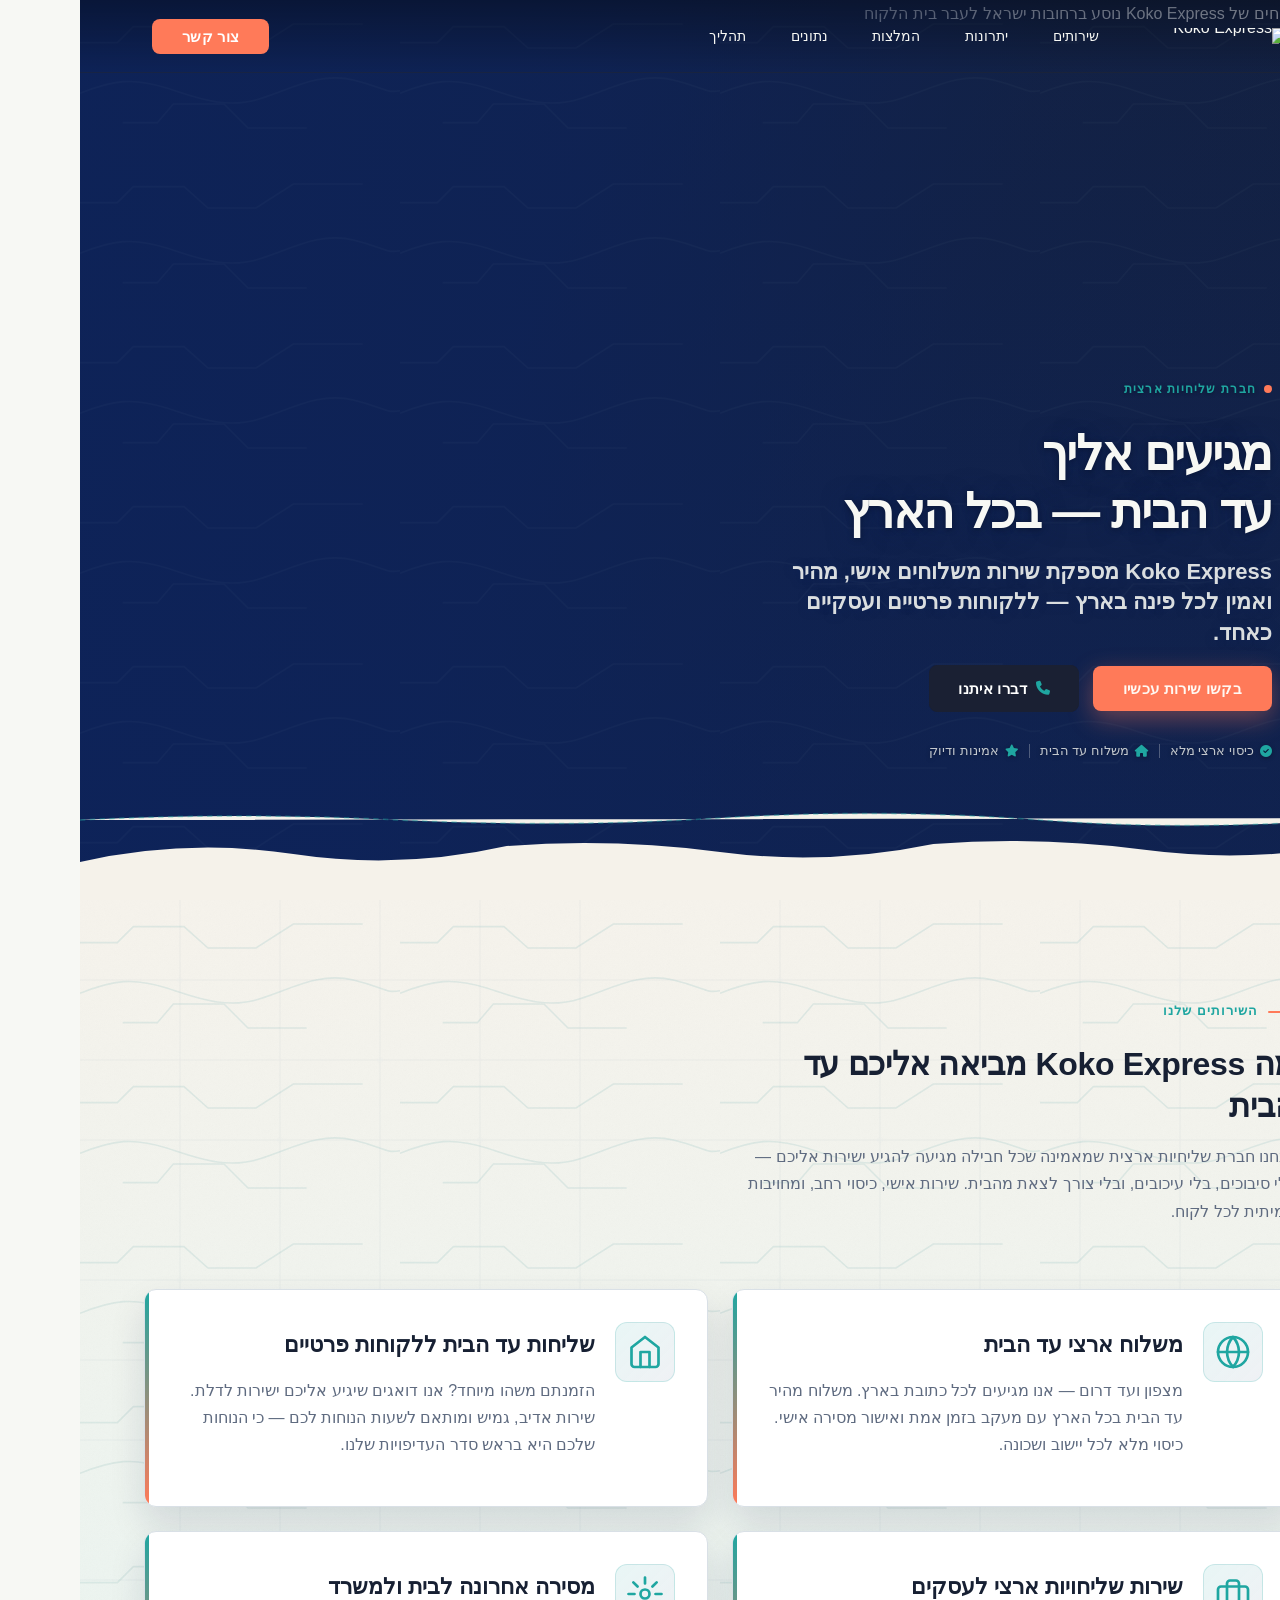
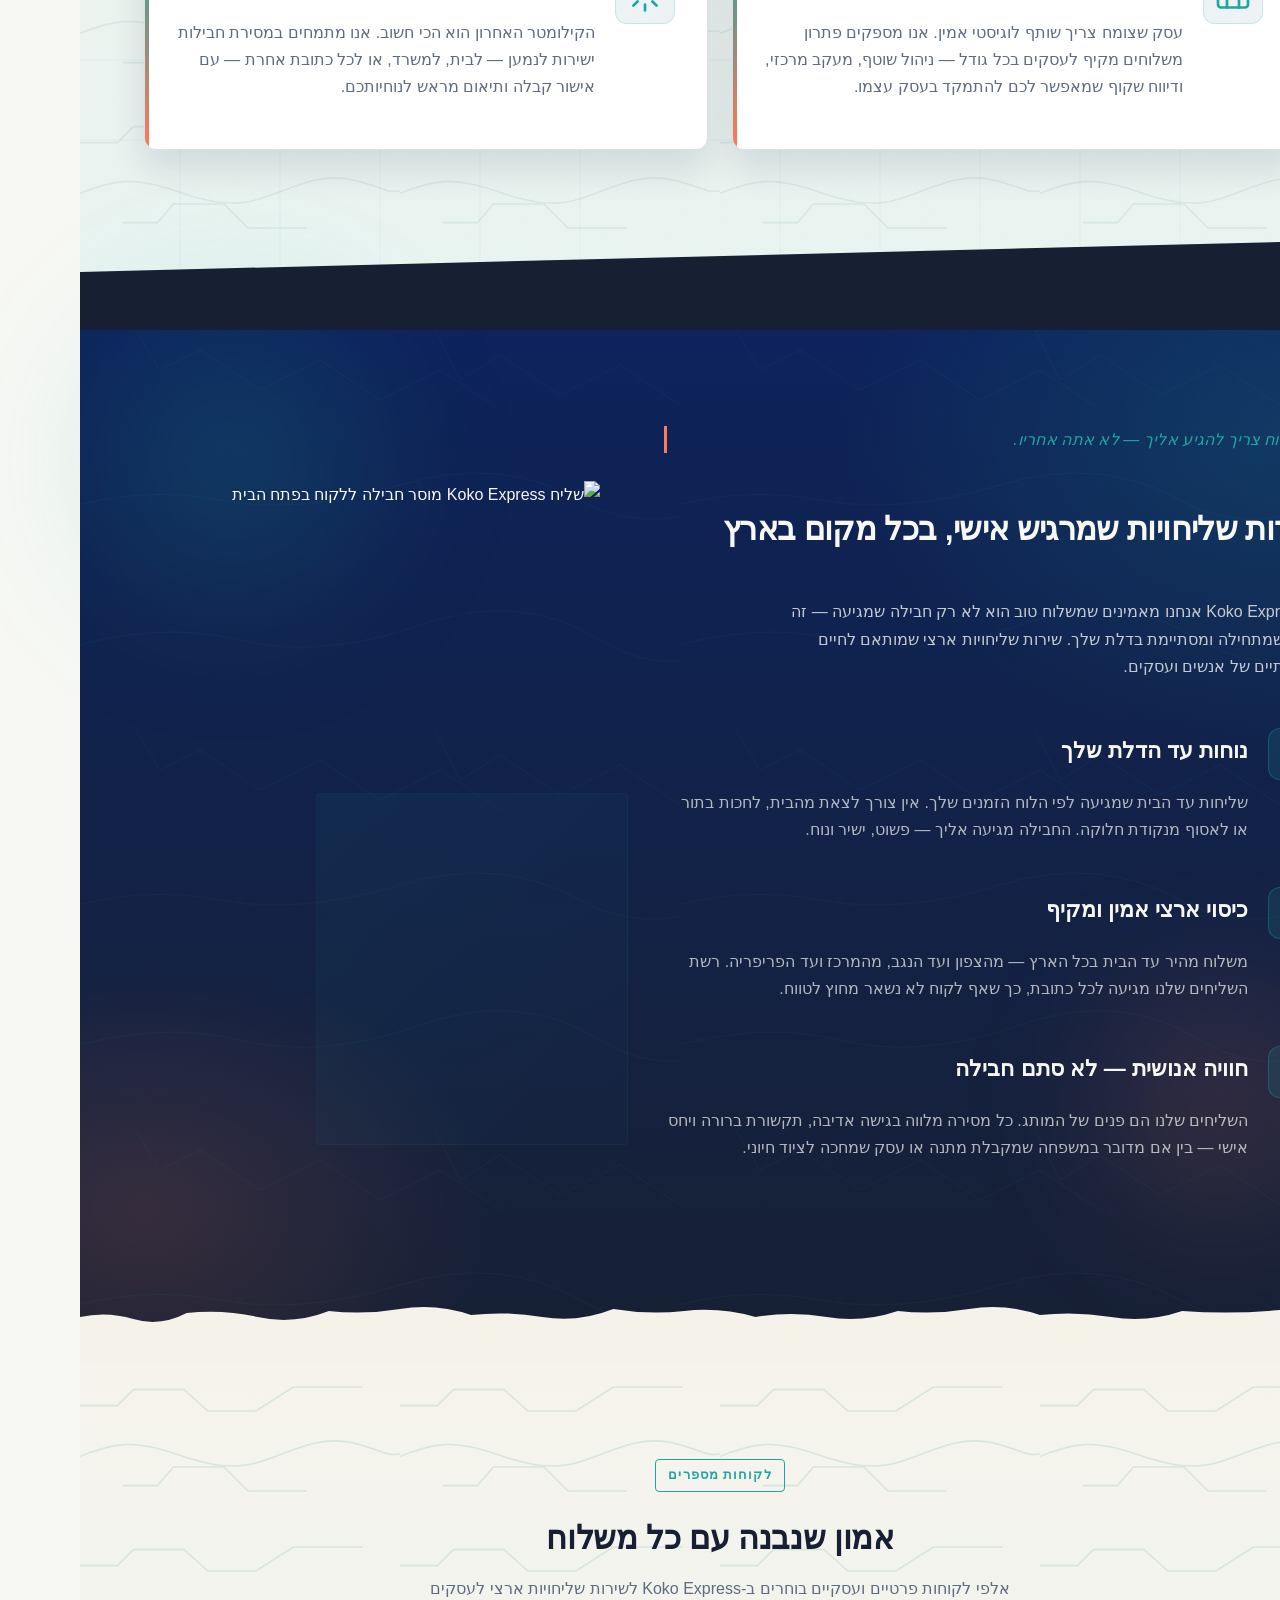
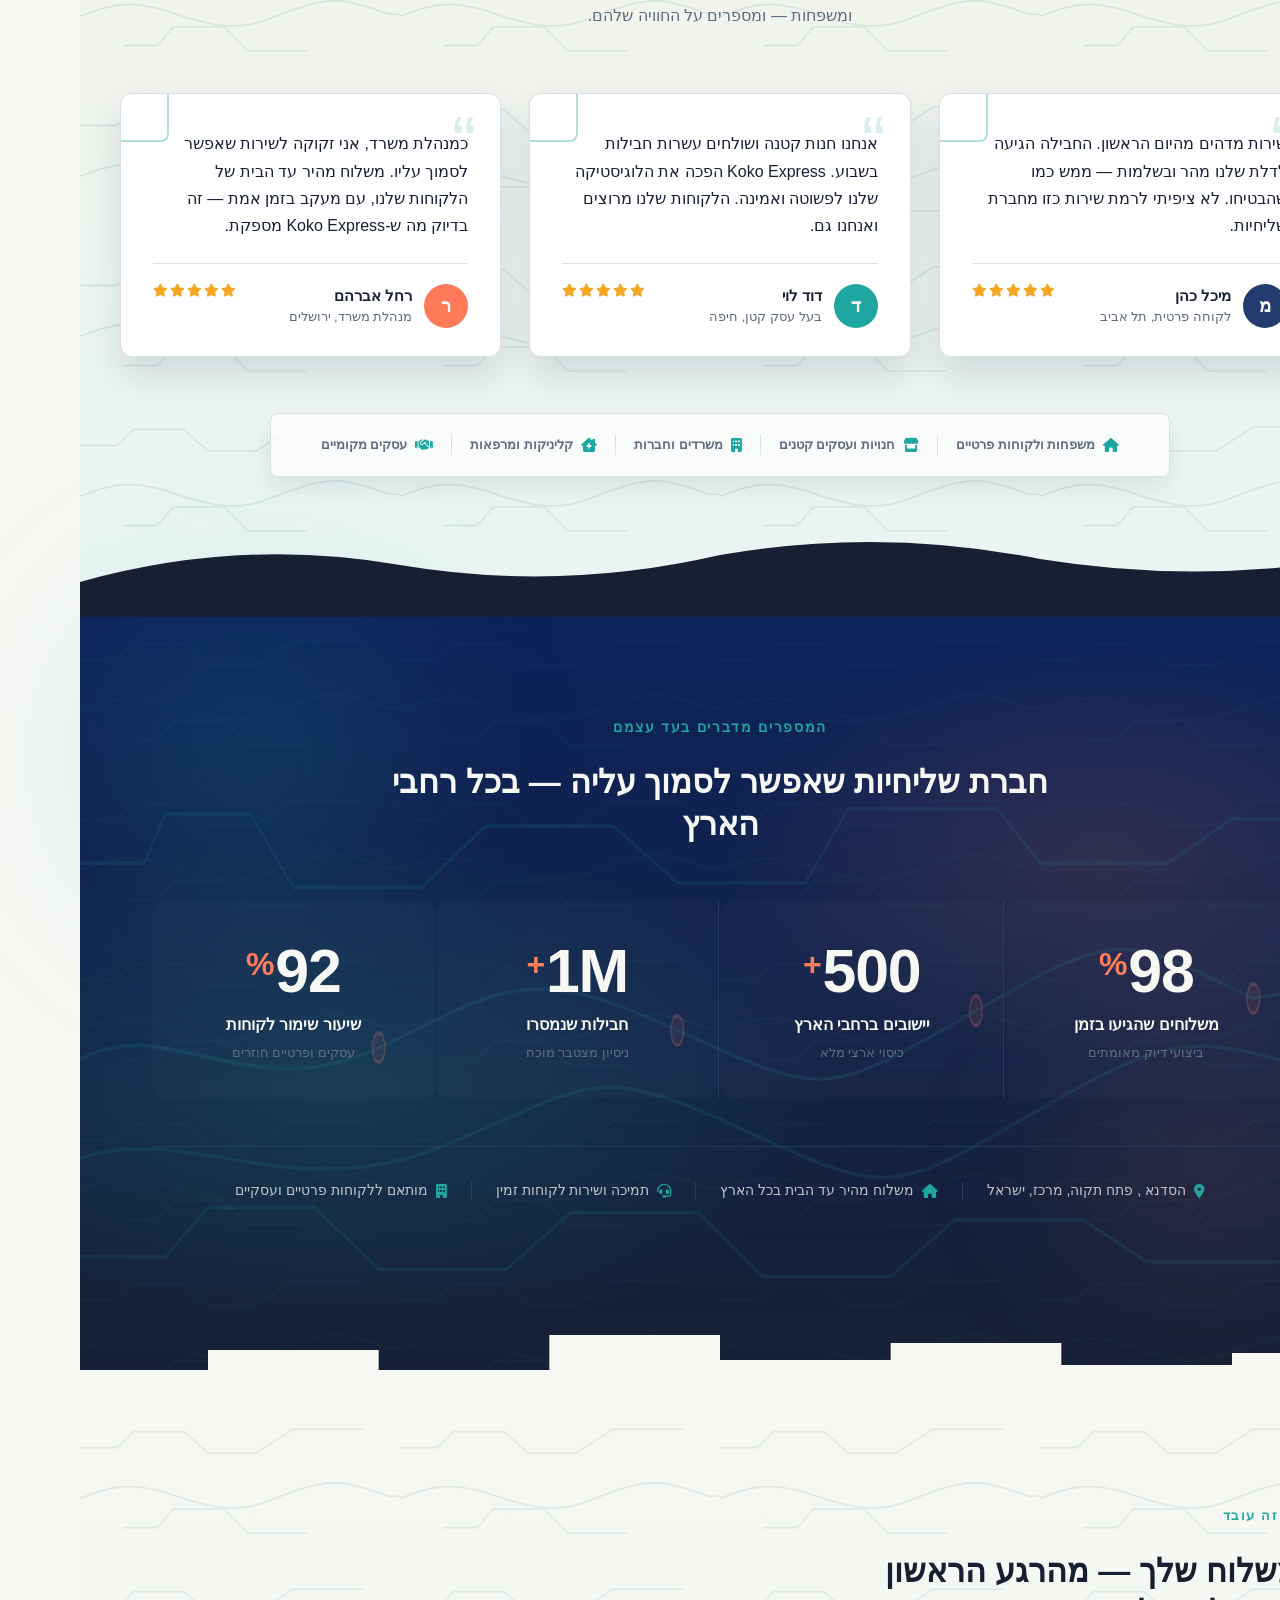
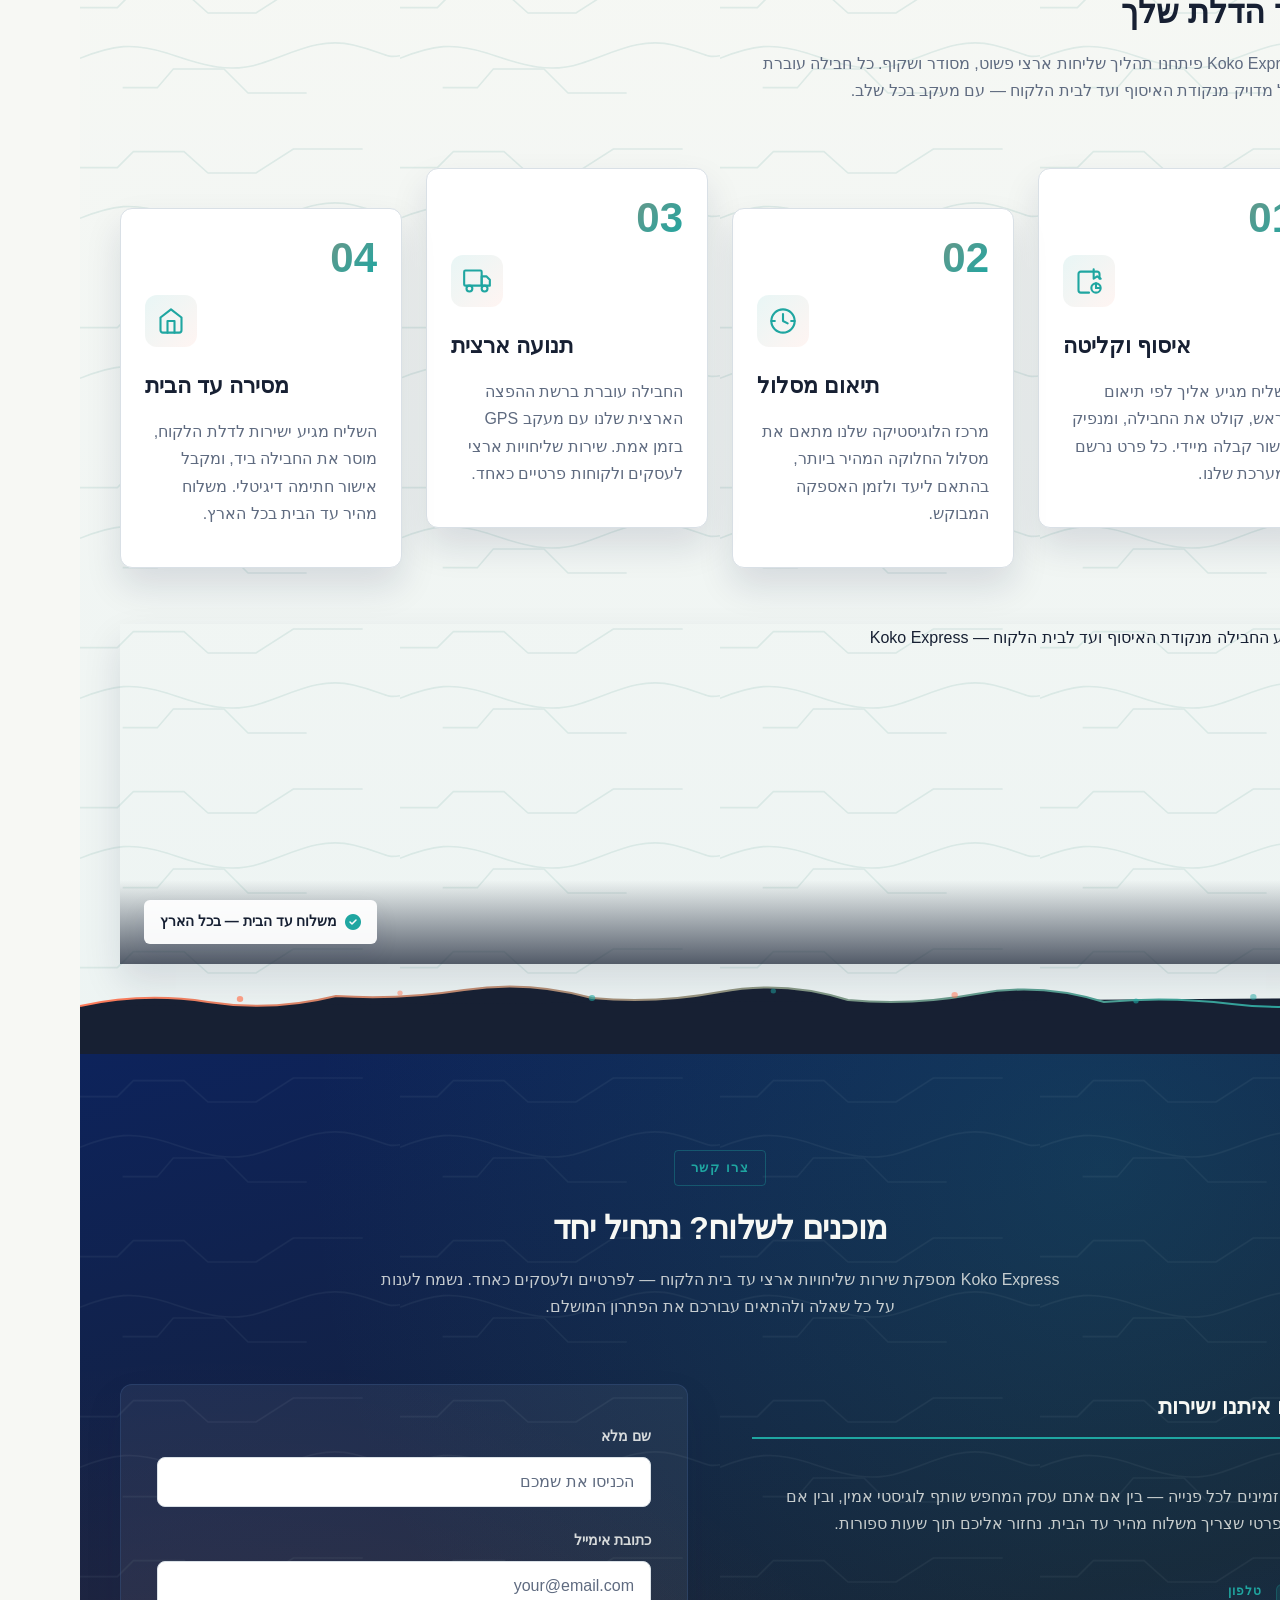
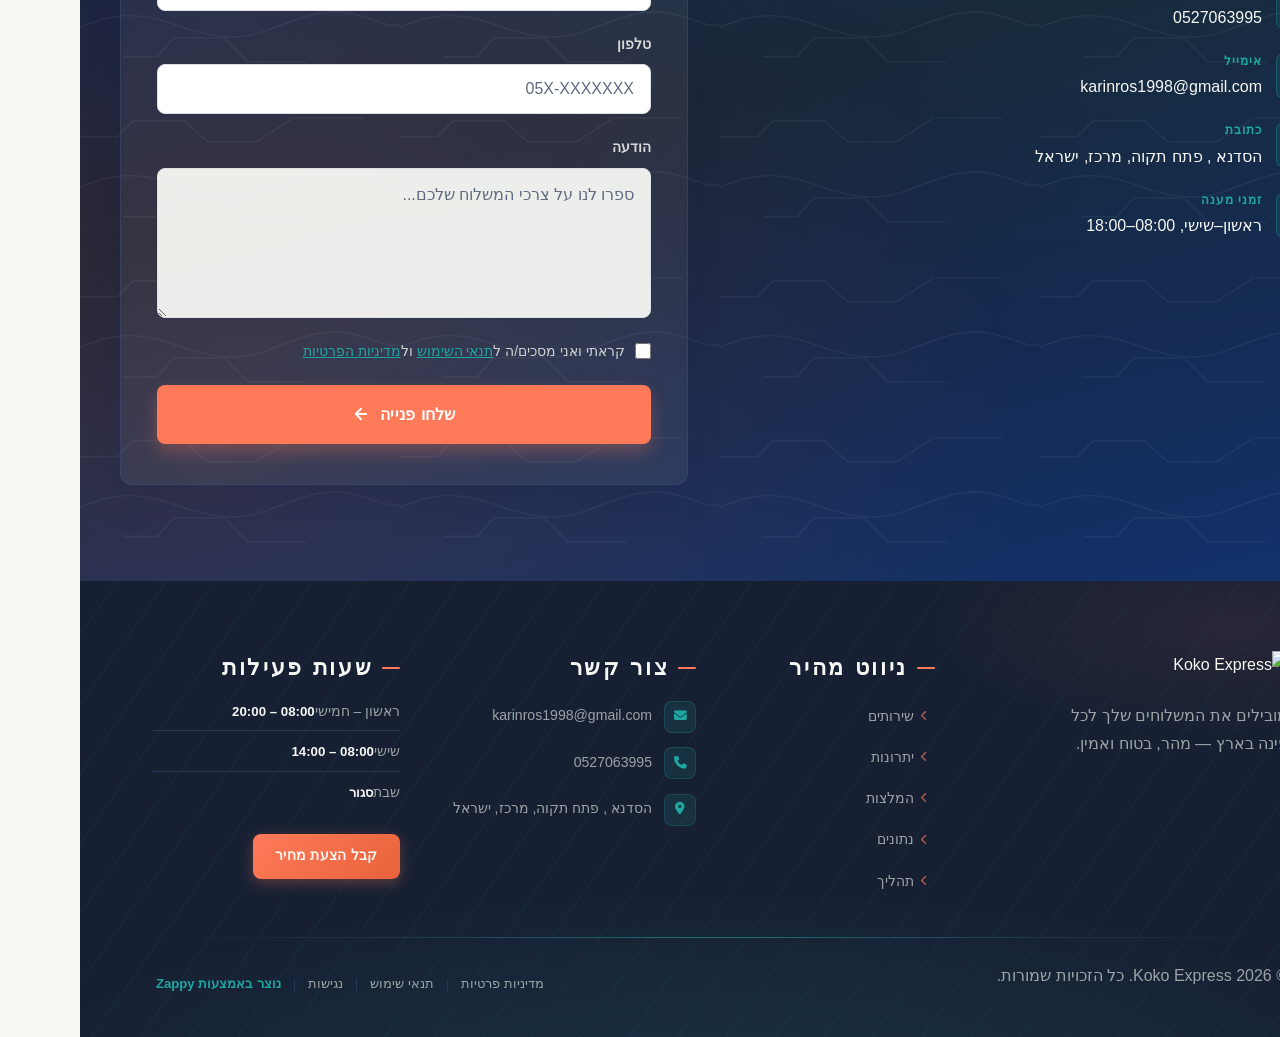
==== commit 3c61dd71: "Incremental sync: 1 page(s) — update_button" ====
--- a/index.html
+++ b/index.html
@@ -796,7 +796,7 @@
     <section id="hero" class="index-hero-section" data-layout-spec="בית-hero" dir="rtl" data-hero-type="fullscreen-scrim">
   <!-- Background Image -->
   <div class="index-hero-bg">
-    <img data-hero-bg="true" data-placeholder="index-hero-image-1" data-context="Cinematic wide-angle photograph of a branded Koko Express delivery van driving through a dynamic scene that blends urban city streets, neighborhood roads, and residential homes in Israel. The vehicle is modern and prominently branded in deep indigo and teal colors with a coral accent stripe. The atmosphere is golden-hour cinematic with warm sunset light casting long shadows. The background shows recognizable Israeli urban and suburban landscape transitioning from city buildings to residential neighborhoods. The overall mood is professional, trustworthy, and in motion — conveying nationwide reach and door-to-door delivery. Deep indigo-to-teal color grading with warm coral accents in the light." width="1440" height="860" src="/assets/site-index-hero-image-1.webp" alt="רכב משלוחים של Koko Express נוסע ברחובות ישראל לעבר בית הלקוח">
+    <img data-hero-bg="true" data-placeholder="index-hero-image-1" data-context="Cinematic wide-angle photograph of a branded Koko Express delivery van driving through a dynamic scene that blends urban city streets, neighborhood roads, and residential homes in Israel. The vehicle is modern and prominently branded in deep indigo and teal colors with a coral accent stripe. The atmosphere is golden-hour cinematic with warm sunset light casting long shadows. The background shows recognizable Israeli urban and suburban landscape transitioning from city buildings to residential neighborhoods. The overall mood is professional, trustworthy, and in motion — conveying nationwide reach and door-to-door delivery. Deep indigo-to-teal color grading with warm coral accents in the light." width="1440" height="860" src="/assets/site-index-hero-image-1.webp" alt="רכב משלוחים של Koko Express נוסע ברחובות ישראל לעבר בית הלקוח" data-hero-background="true" data-element-type="image" data-element-id="img-1777136992085-b9yjfewb2">
   </div>
 
   <!-- Scrim Overlay -->
@@ -823,8 +823,8 @@
 
       <!-- CTA Buttons -->
       <div class="index-hero-ctas">
-        <a href="#contact" class="index-hero-btn-primary">בקשו שירות עכשיו</a>
-        <a href="tel:0527063995" class="index-hero-btn-secondary">
+        <a href="#contact" class="index-hero-btn-primary" data-element-type="button" data-element-id="btn-1777136992079-9v9yj2ciq" data-native-element="true" style="outline: none;">בקשו שירות עכשיו</a>
+        <a href="tel:0527063995" class="index-hero-btn-secondary btn btn-primary" data-element-type="button" data-element-id="btn-1777136992079-xy2qtv916" data-native-element="true" style="outline: none; border-color: rgb(26, 32, 51) !important; color: rgb(255, 255, 255) !important; background-color: rgb(26, 32, 51) !important; background-image: none !important;">
           <i class="fa-solid fa-phone" aria-hidden="true"></i>
           <span>דברו איתנו</span>
         </a>
@@ -833,17 +833,17 @@
       <!-- Trust line -->
       <div class="index-hero-trust">
         <span class="index-hero-trust-item">
-          <i class="fa-solid fa-circle-check" aria-hidden="true"></i>
+          <i class="fa-solid fa-circle-check" aria-hidden="true" data-element-type="icon" data-element-id="icon-1777136992083-aq0lbxupf" data-icon-type="fontawesome"></i>
           כיסוי ארצי מלא
         </span>
         <span class="index-hero-trust-divider" aria-hidden="true"></span>
         <span class="index-hero-trust-item">
-          <i class="fa-solid fa-house" aria-hidden="true"></i>
+          <i class="fa-solid fa-house" aria-hidden="true" data-element-type="icon" data-element-id="icon-1777136992083-3hzr8t79i" data-icon-type="fontawesome"></i>
           משלוח עד הבית
         </span>
         <span class="index-hero-trust-divider" aria-hidden="true"></span>
         <span class="index-hero-trust-item">
-          <i class="fa-solid fa-star" aria-hidden="true"></i>
+          <i class="fa-solid fa-star" aria-hidden="true" data-element-type="icon" data-element-id="icon-1777136992083-c60yoeglm" data-icon-type="fontawesome"></i>
           אמינות ודיוק
         </span>
       </div>
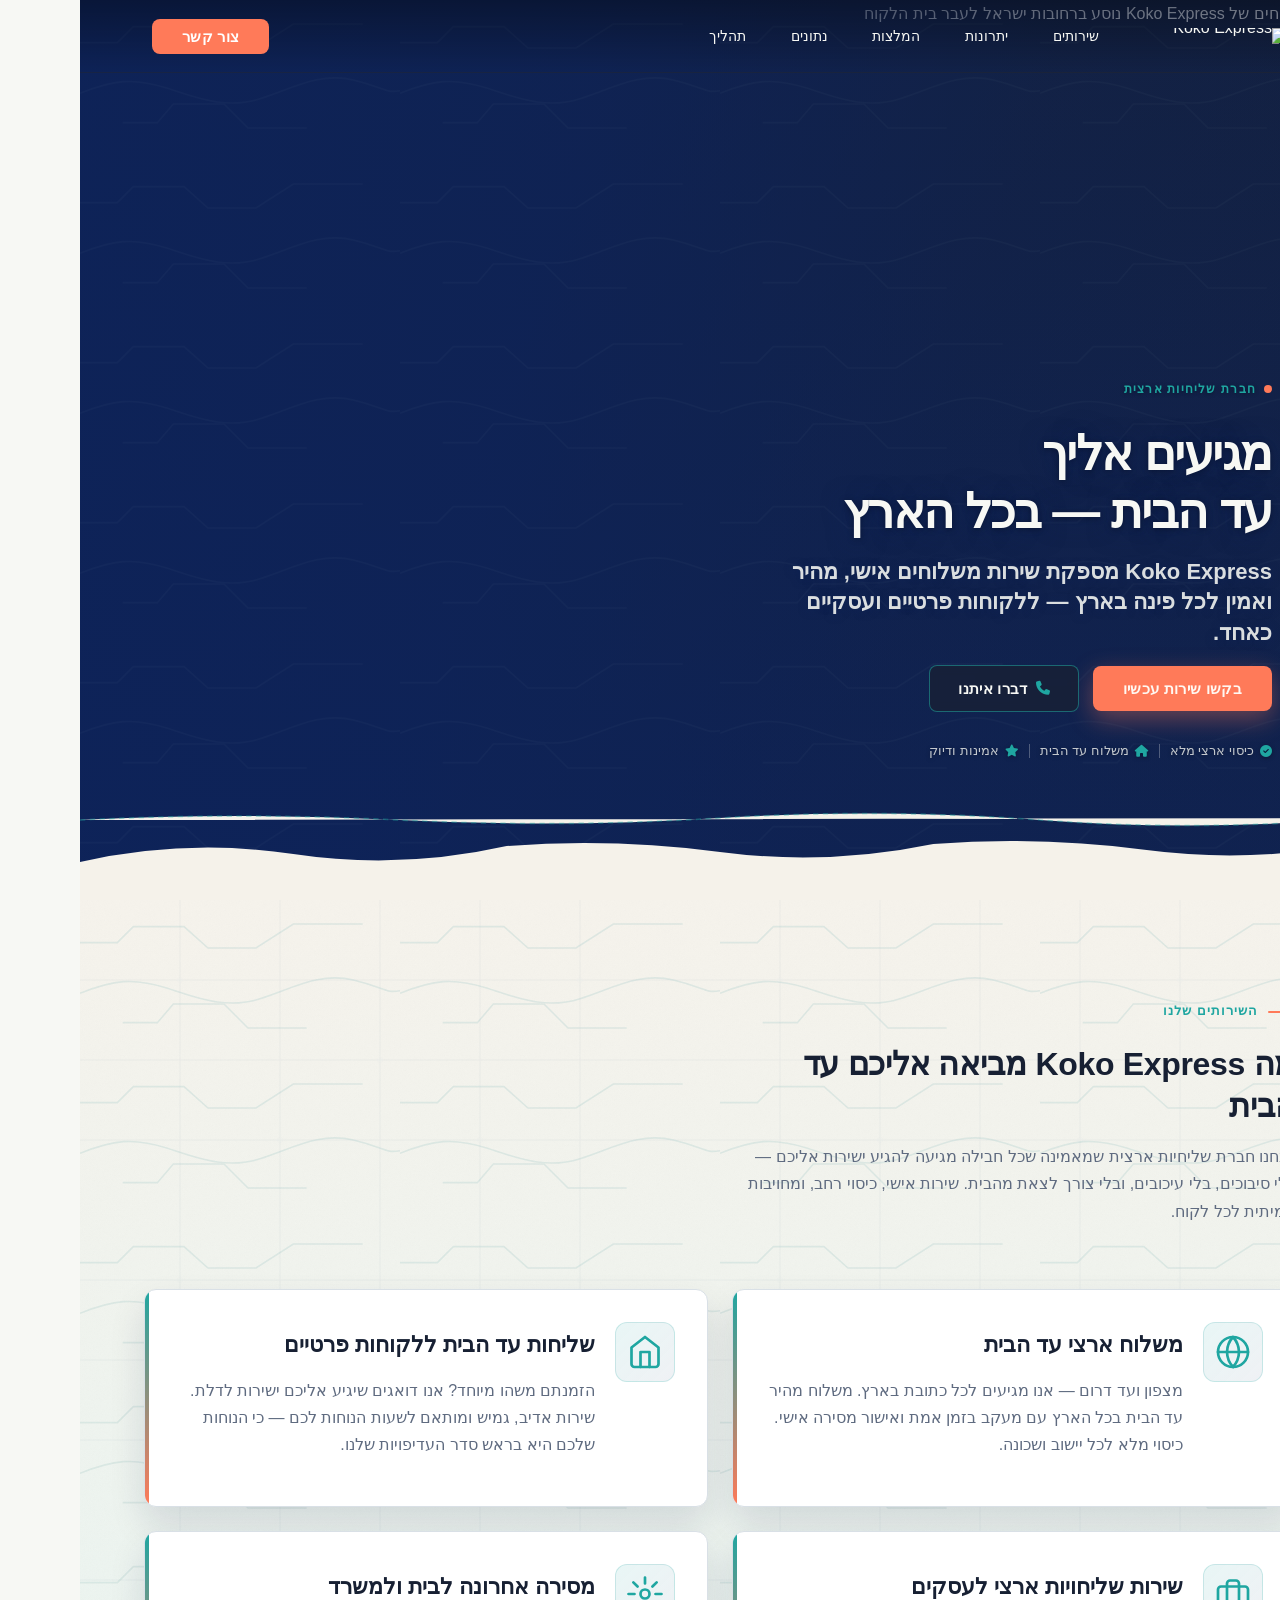
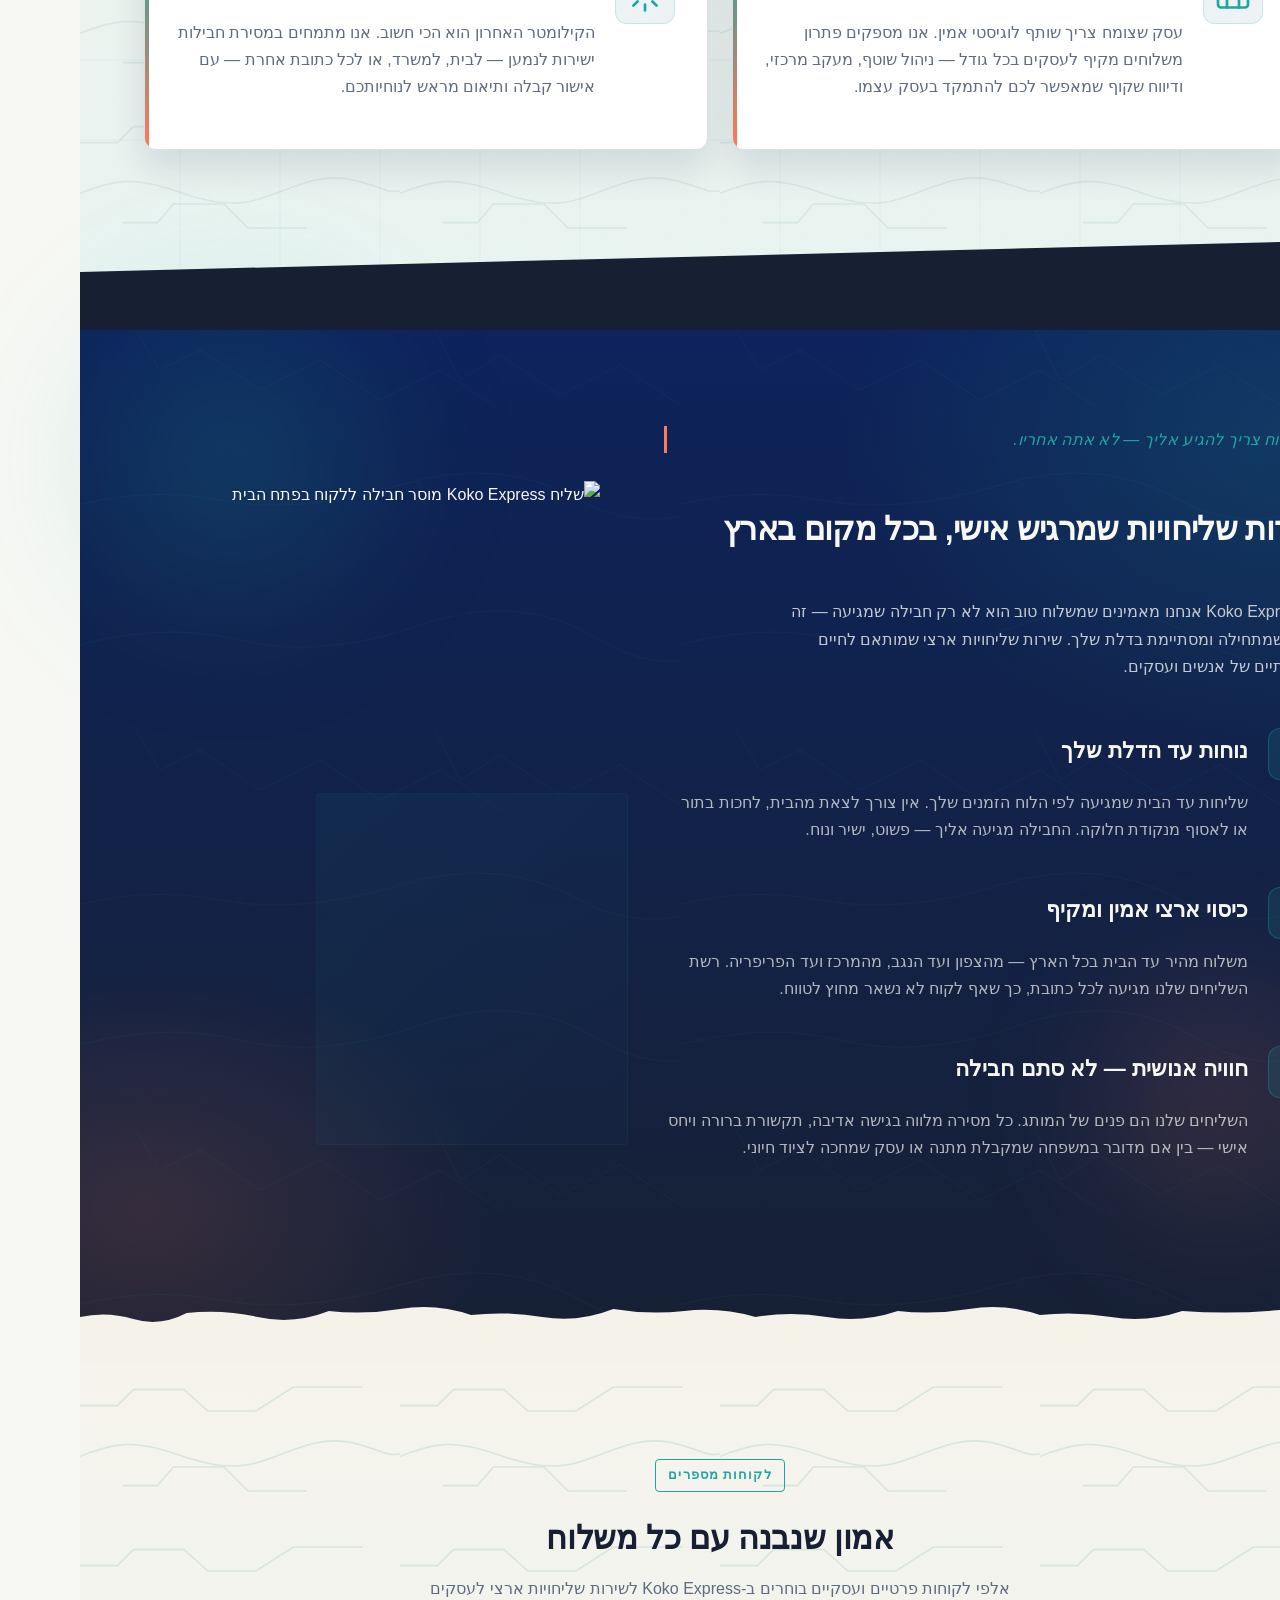
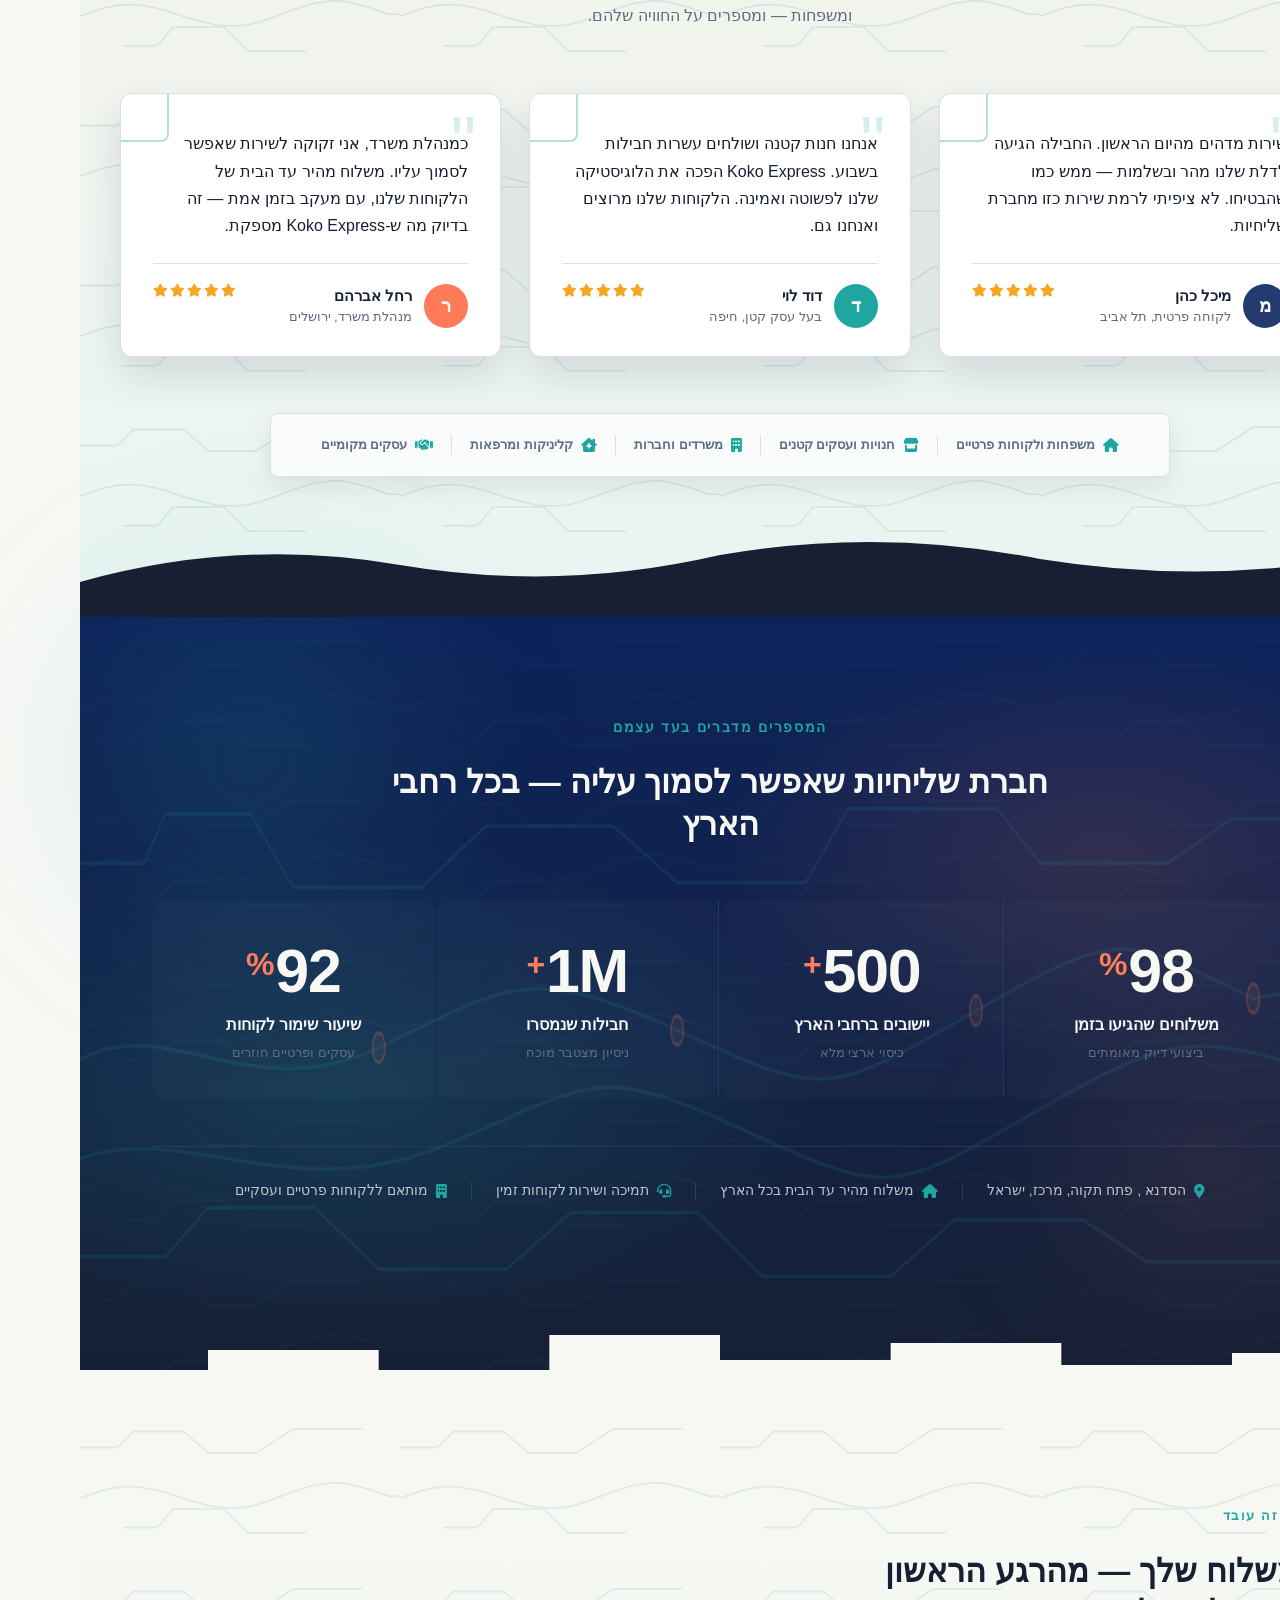
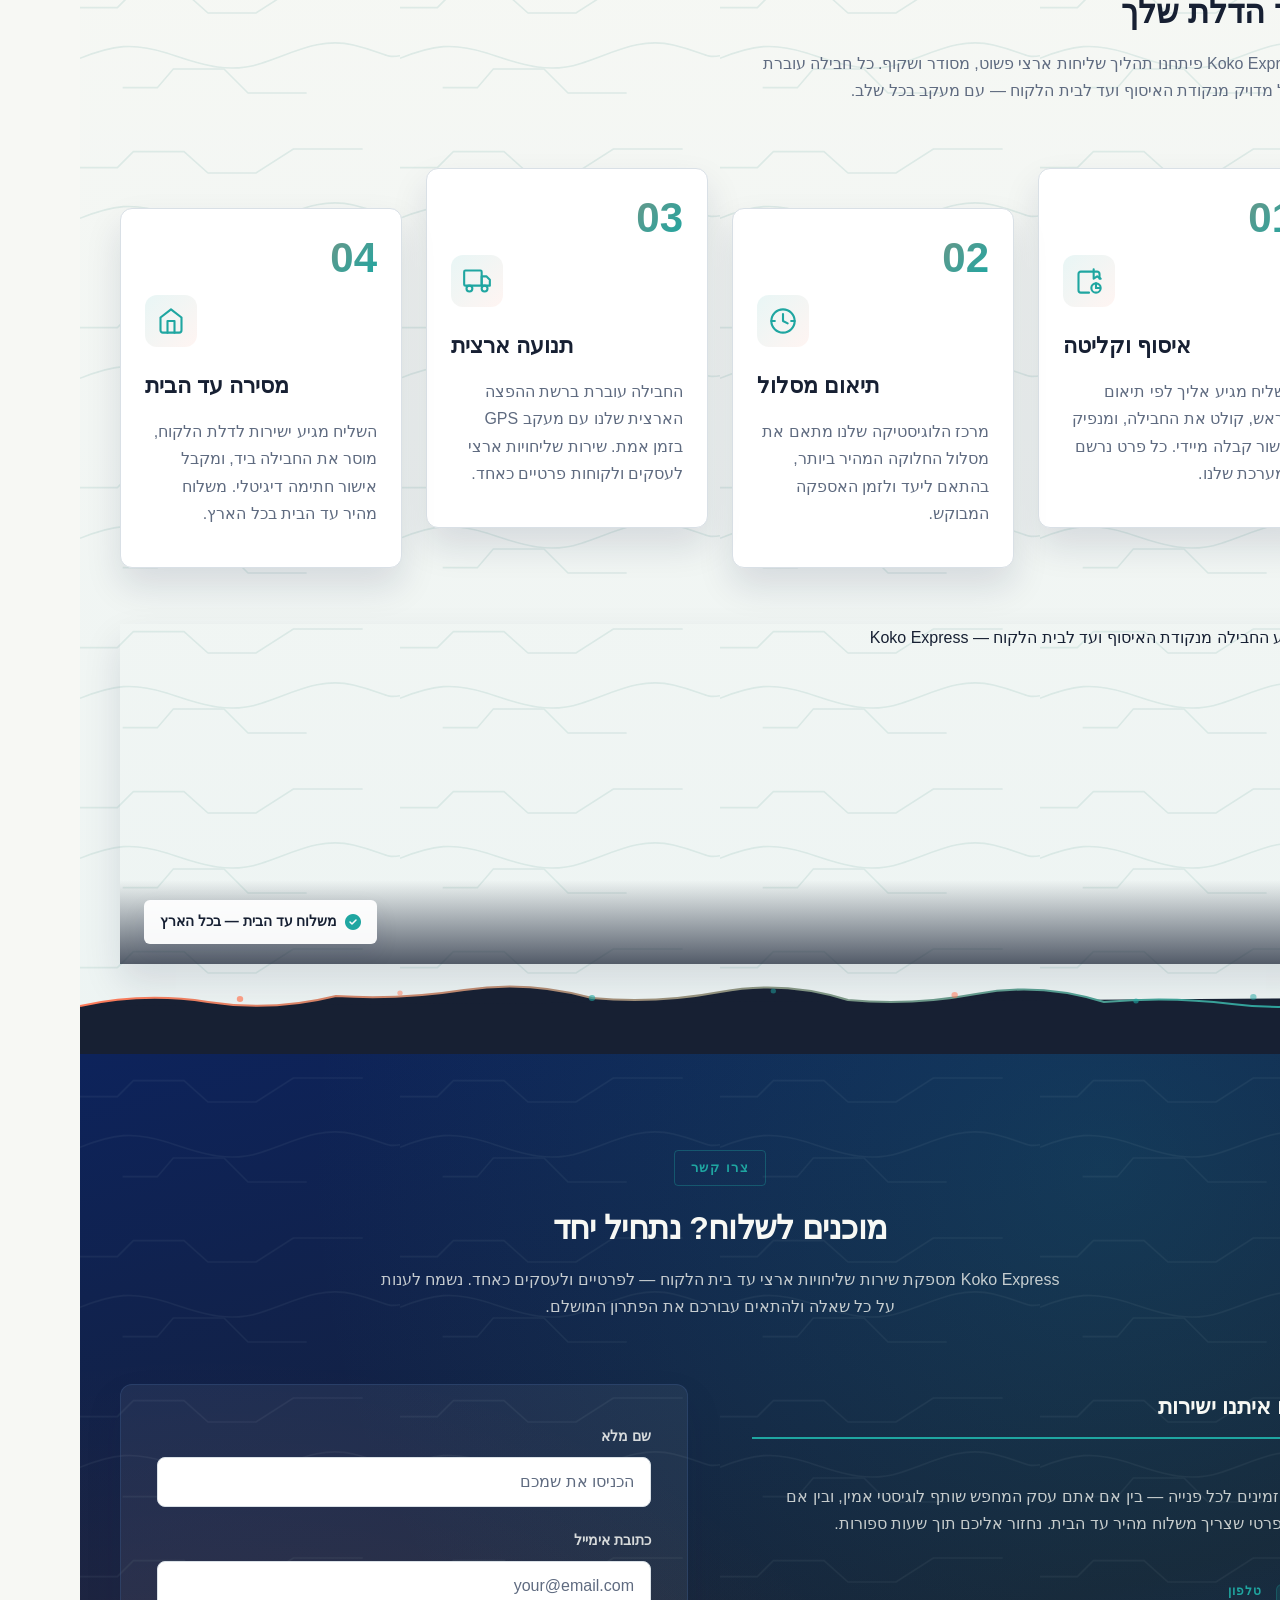
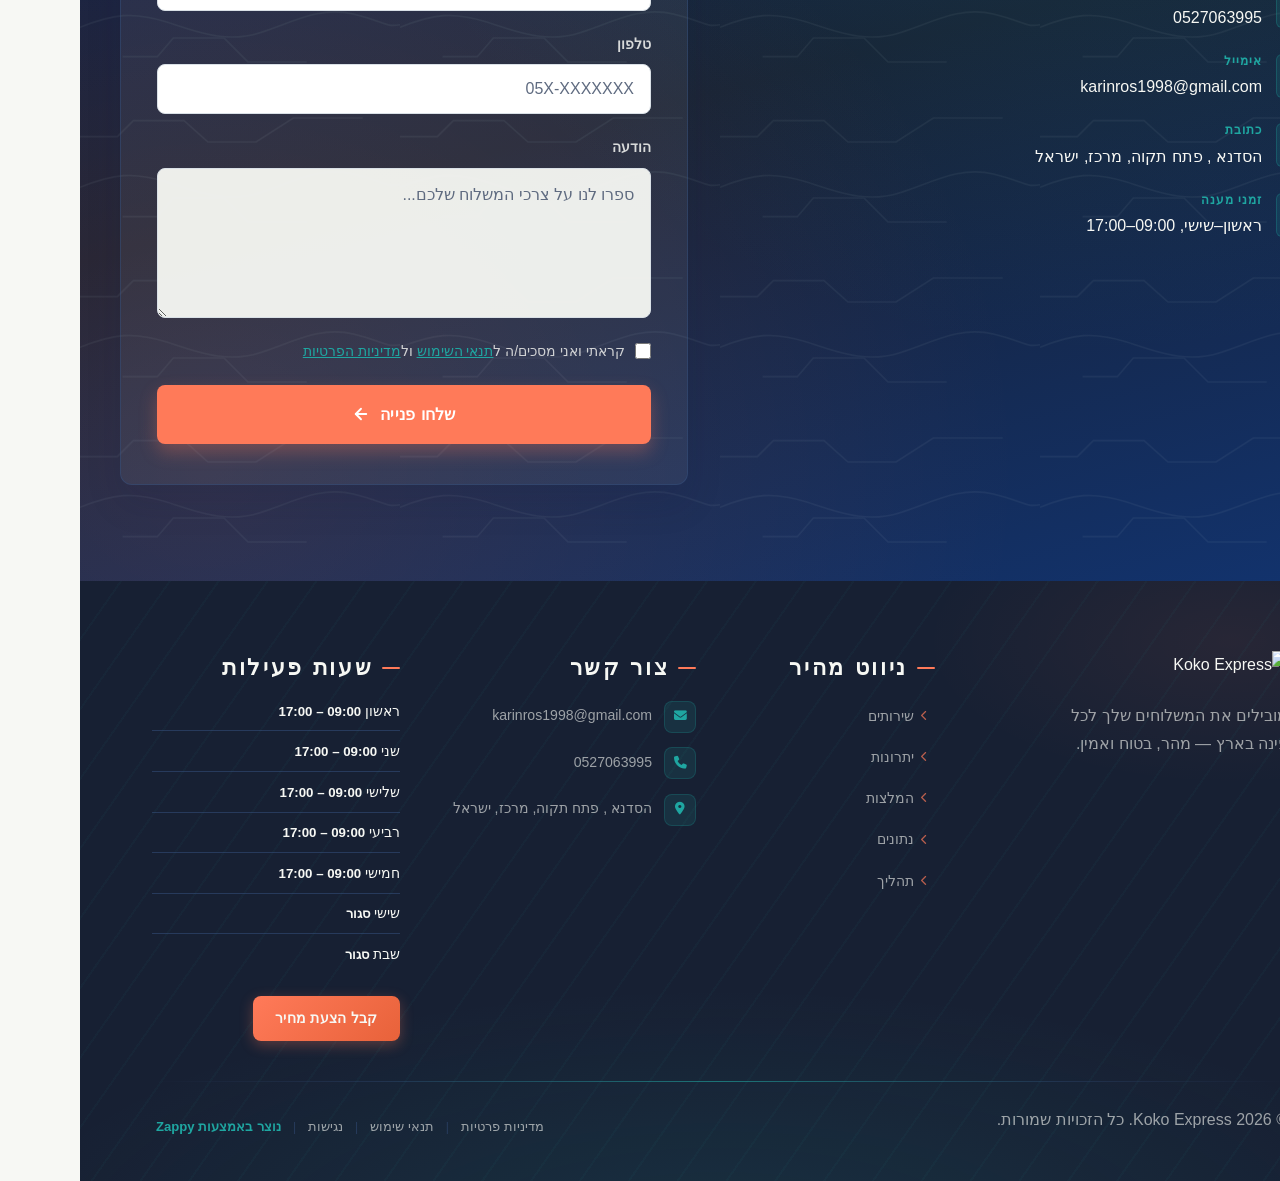
==== commit 9f8951d1: "Background sync: Progressive GitHub Sync" ====
--- a/index.html
+++ b/index.html
@@ -796,7 +796,7 @@
     <section id="hero" class="index-hero-section" data-layout-spec="בית-hero" dir="rtl" data-hero-type="fullscreen-scrim">
   <!-- Background Image -->
   <div class="index-hero-bg">
-    <img data-hero-bg="true" data-placeholder="index-hero-image-1" data-context="Cinematic wide-angle photograph of a branded Koko Express delivery van driving through a dynamic scene that blends urban city streets, neighborhood roads, and residential homes in Israel. The vehicle is modern and prominently branded in deep indigo and teal colors with a coral accent stripe. The atmosphere is golden-hour cinematic with warm sunset light casting long shadows. The background shows recognizable Israeli urban and suburban landscape transitioning from city buildings to residential neighborhoods. The overall mood is professional, trustworthy, and in motion — conveying nationwide reach and door-to-door delivery. Deep indigo-to-teal color grading with warm coral accents in the light." width="1440" height="860" src="/assets/site-index-hero-image-1.webp" alt="רכב משלוחים של Koko Express נוסע ברחובות ישראל לעבר בית הלקוח" data-hero-background="true" data-element-type="image" data-element-id="img-1777136992085-b9yjfewb2">
+    <img data-hero-bg="true" data-placeholder="index-hero-image-1" data-context="Cinematic wide-angle photograph of a branded Koko Express delivery van driving through a dynamic scene that blends urban city streets, neighborhood roads, and residential homes in Israel. The vehicle is modern and prominently branded in deep indigo and teal colors with a coral accent stripe. The atmosphere is golden-hour cinematic with warm sunset light casting long shadows. The background shows recognizable Israeli urban and suburban landscape transitioning from city buildings to residential neighborhoods. The overall mood is professional, trustworthy, and in motion — conveying nationwide reach and door-to-door delivery. Deep indigo-to-teal color grading with warm coral accents in the light." width="1440" height="860" src="/assets/site-index-hero-image-1.webp" alt="רכב משלוחים של Koko Express נוסע ברחובות ישראל לעבר בית הלקוח">
   </div>
 
   <!-- Scrim Overlay -->
@@ -823,8 +823,8 @@
 
       <!-- CTA Buttons -->
       <div class="index-hero-ctas">
-        <a href="#contact" class="index-hero-btn-primary" data-element-type="button" data-element-id="btn-1777136992079-9v9yj2ciq" data-native-element="true" style="outline: none;">בקשו שירות עכשיו</a>
-        <a href="tel:0527063995" class="index-hero-btn-secondary btn btn-primary" data-element-type="button" data-element-id="btn-1777136992079-xy2qtv916" data-native-element="true" style="outline: none; border-color: rgb(26, 32, 51) !important; color: rgb(255, 255, 255) !important; background-color: rgb(26, 32, 51) !important; background-image: none !important;">
+        <a href="#contact" class="index-hero-btn-primary">בקשו שירות עכשיו</a>
+        <a href="tel:0527063995" class="index-hero-btn-secondary">
           <i class="fa-solid fa-phone" aria-hidden="true"></i>
           <span>דברו איתנו</span>
         </a>
@@ -833,17 +833,17 @@
       <!-- Trust line -->
       <div class="index-hero-trust">
         <span class="index-hero-trust-item">
-          <i class="fa-solid fa-circle-check" aria-hidden="true" data-element-type="icon" data-element-id="icon-1777136992083-aq0lbxupf" data-icon-type="fontawesome"></i>
+          <i class="fa-solid fa-circle-check" aria-hidden="true"></i>
           כיסוי ארצי מלא
         </span>
         <span class="index-hero-trust-divider" aria-hidden="true"></span>
         <span class="index-hero-trust-item">
-          <i class="fa-solid fa-house" aria-hidden="true" data-element-type="icon" data-element-id="icon-1777136992083-3hzr8t79i" data-icon-type="fontawesome"></i>
+          <i class="fa-solid fa-house" aria-hidden="true"></i>
           משלוח עד הבית
         </span>
         <span class="index-hero-trust-divider" aria-hidden="true"></span>
         <span class="index-hero-trust-item">
-          <i class="fa-solid fa-star" aria-hidden="true" data-element-type="icon" data-element-id="icon-1777136992083-c60yoeglm" data-icon-type="fontawesome"></i>
+          <i class="fa-solid fa-star" aria-hidden="true"></i>
           אמינות ודיוק
         </span>
       </div>
@@ -1049,7 +1049,7 @@
       <!-- Card 1 -->
       <article class="index-testimonials-card">
         <div class="index-testimonials-card-accent" aria-hidden="true"></div>
-        <div class="index-testimonials-quote-mark" aria-hidden="true">“</div>
+        <div class="index-testimonials-quote-mark" aria-hidden="true">"</div>
         <blockquote class="index-testimonials-quote">
           <p>שירות מדהים מהיום הראשון. החבילה הגיעה לדלת שלנו מהר ובשלמות — ממש כמו שהבטיחו. לא ציפיתי לרמת שירות כזו מחברת שליחיות.</p>
         </blockquote>
@@ -1070,7 +1070,7 @@
       <!-- Card 2 -->
       <article class="index-testimonials-card">
         <div class="index-testimonials-card-accent" aria-hidden="true"></div>
-        <div class="index-testimonials-quote-mark" aria-hidden="true">“</div>
+        <div class="index-testimonials-quote-mark" aria-hidden="true">"</div>
         <blockquote class="index-testimonials-quote">
           <p>אנחנו חנות קטנה ושולחים עשרות חבילות בשבוע. Koko Express הפכה את הלוגיסטיקה שלנו לפשוטה ואמינה. הלקוחות שלנו מרוצים ואנחנו גם.</p>
         </blockquote>
@@ -1091,7 +1091,7 @@
       <!-- Card 3 -->
       <article class="index-testimonials-card">
         <div class="index-testimonials-card-accent" aria-hidden="true"></div>
-        <div class="index-testimonials-quote-mark" aria-hidden="true">“</div>
+        <div class="index-testimonials-quote-mark" aria-hidden="true">"</div>
         <blockquote class="index-testimonials-quote">
           <p>כמנהלת משרד, אני זקוקה לשירות שאפשר לסמוך עליו. משלוח מהיר עד הבית של הלקוחות שלנו, עם מעקב בזמן אמת — זה בדיוק מה ש-Koko Express מספקת.</p>
         </blockquote>
@@ -1432,7 +1432,7 @@
             </span>
             <div class="index-contact-section__contact-content">
               <span class="index-contact-section__contact-label">זמני מענה</span>
-              <span class="index-contact-section__contact-text">ראשון–שישי, 08:00–18:00</span>
+              <span class="index-contact-section__contact-text">ראשון–שישי, 09:00–17:00</span>
             </div>
           </li>
         </ul>
@@ -1541,11 +1541,15 @@
 
       <!-- CTA / Extra -->
       <div class="footer-col footer-cta-col">
-        <h3 class="footer-heading"><span class="heading-accent"></span>שעות פעילות</h3>
+        <h3 class="footer-heading" style="color: #F7F8F4"><span class="heading-accent" style="color: #F7F8F4"></span>שעות פעילות</h3>
         <ul class="footer-hours">
-          <li><a href="/"><span class="hours-day">ראשון – חמישי</span><span class="hours-time">08:00 – 20:00</span></a></li>
-          <li><a href="/"><span class="hours-day">שישי</span><span class="hours-time">08:00 – 14:00</span></a></li>
-          <li><a href="/"><span class="hours-day">שבת</span><span class="hours-time">סגור</span></a></li>
+          <li style="color: #F7F8F4"><a href="/"><span class="hours-day" style="color: #F7F8F4">ראשון</span>&nbsp;<span class="hours-time" style="color: #F7F8F4">09:00 – 17:00</span></a></li>
+          <li style="color: #F7F8F4"><a href="/"><span class="hours-day" style="color: #F7F8F4">שני</span>&nbsp;<span class="hours-time" style="color: #F7F8F4">09:00 – 17:00</span></a></li>
+          <li style="color: #F7F8F4"><a href="/"><span class="hours-day" style="color: #F7F8F4">שלישי</span>&nbsp;<span class="hours-time" style="color: #F7F8F4">09:00 – 17:00</span></a></li>
+          <li style="color: #F7F8F4"><a href="/"><span class="hours-day" style="color: #F7F8F4">רביעי</span>&nbsp;<span class="hours-time" style="color: #F7F8F4">09:00 – 17:00</span></a></li>
+          <li style="color: #F7F8F4"><a href="/"><span class="hours-day" style="color: #F7F8F4">חמישי</span>&nbsp;<span class="hours-time" style="color: #F7F8F4">09:00 – 17:00</span></a></li>
+          <li style="color: #F7F8F4"><a href="/"><span class="hours-day" style="color: #F7F8F4">שישי</span>&nbsp;<span class="hours-time" style="color: #F7F8F4">סגור</span></a></li>
+          <li style="color: #F7F8F4"><a href="/"><span class="hours-day" style="color: #F7F8F4">שבת</span>&nbsp;<span class="hours-time" style="color: #F7F8F4">סגור</span></a></li>
         </ul>
         <a href="#services" class="footer-cta-btn">קבל הצעת מחיר</a>
       </div>
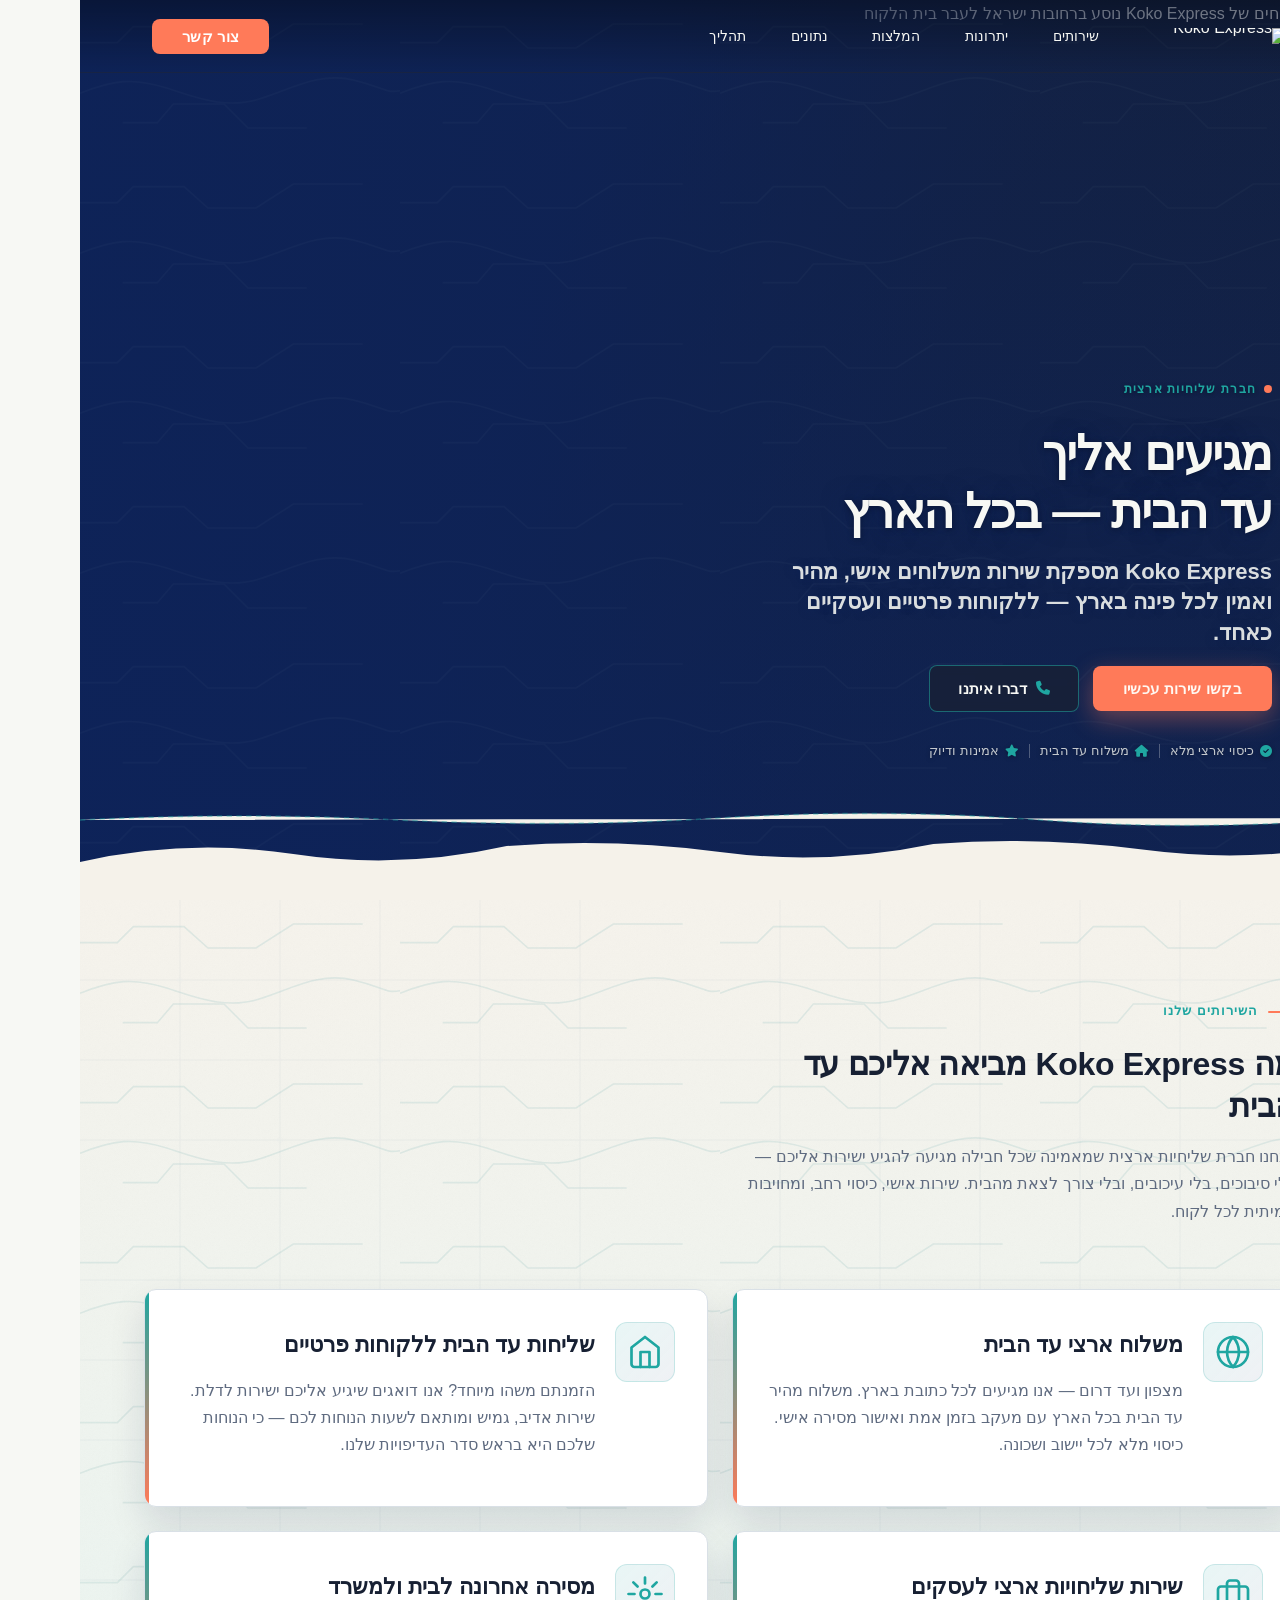
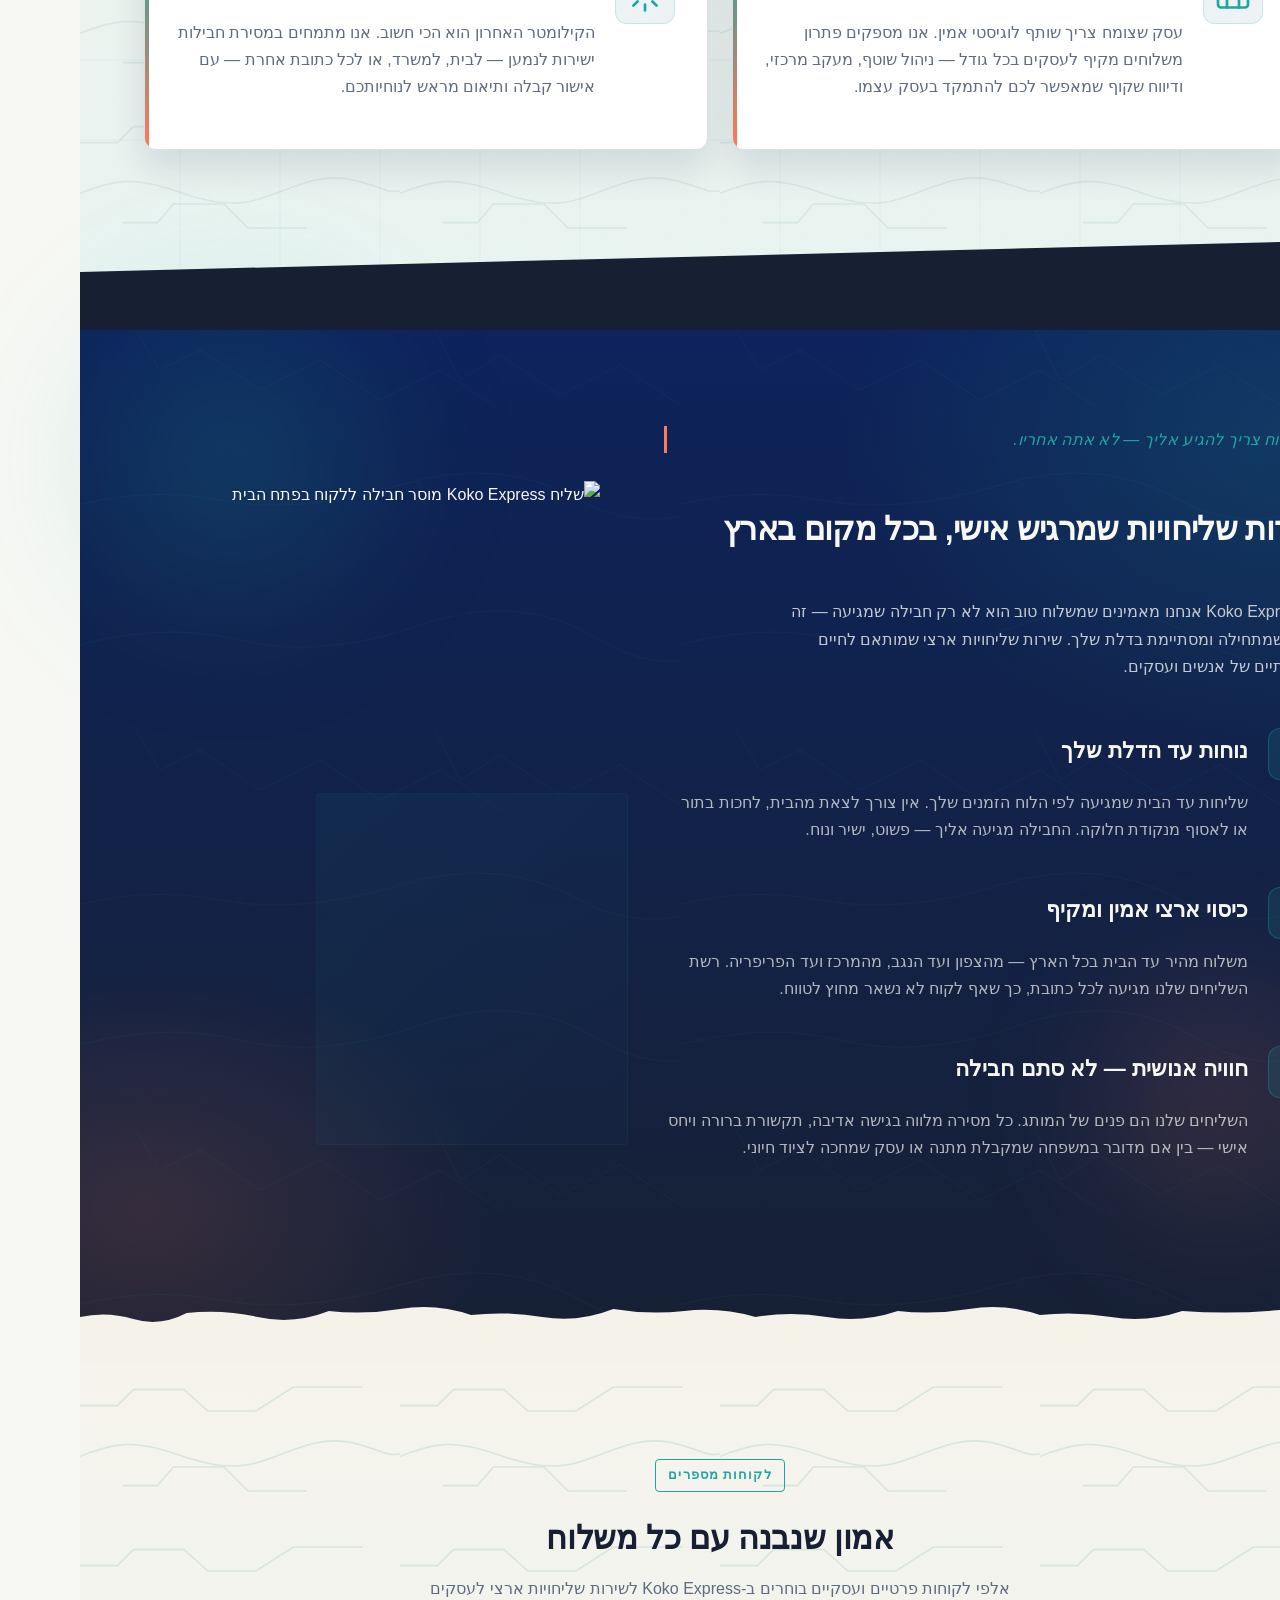
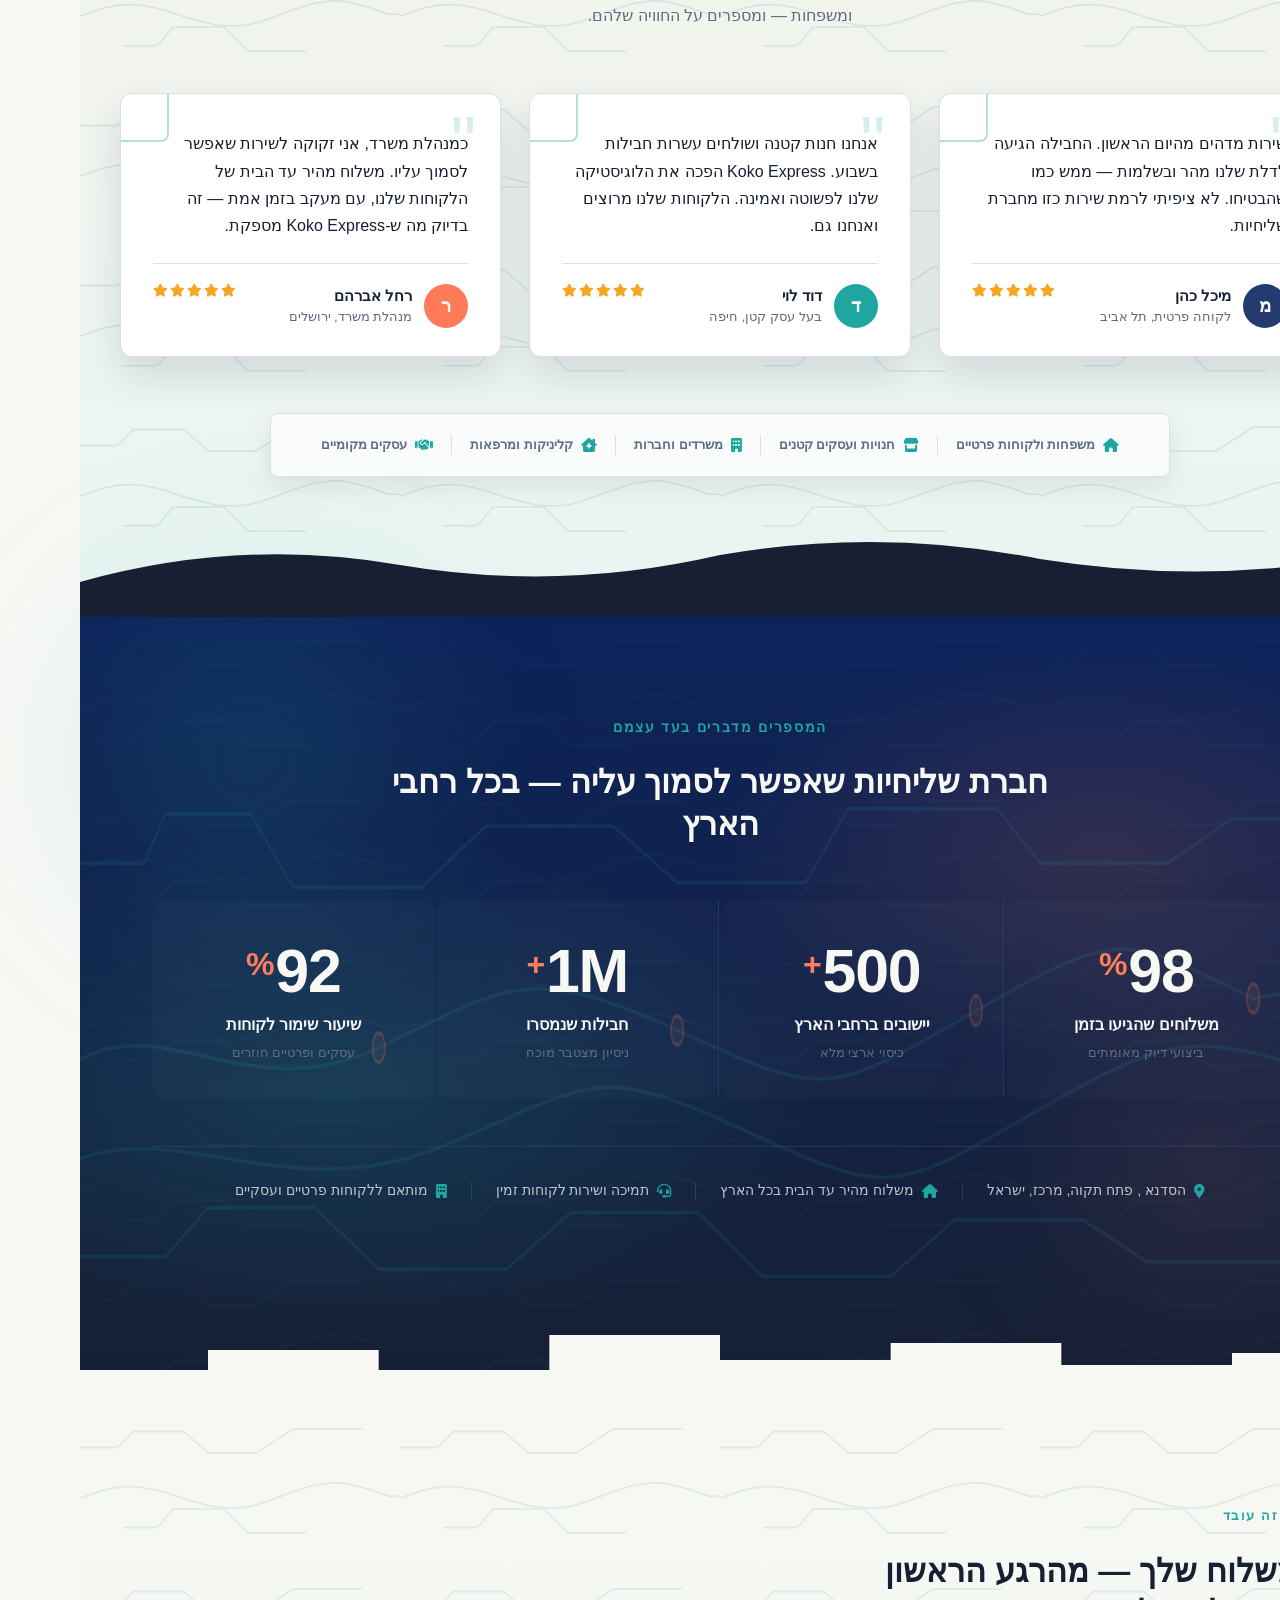
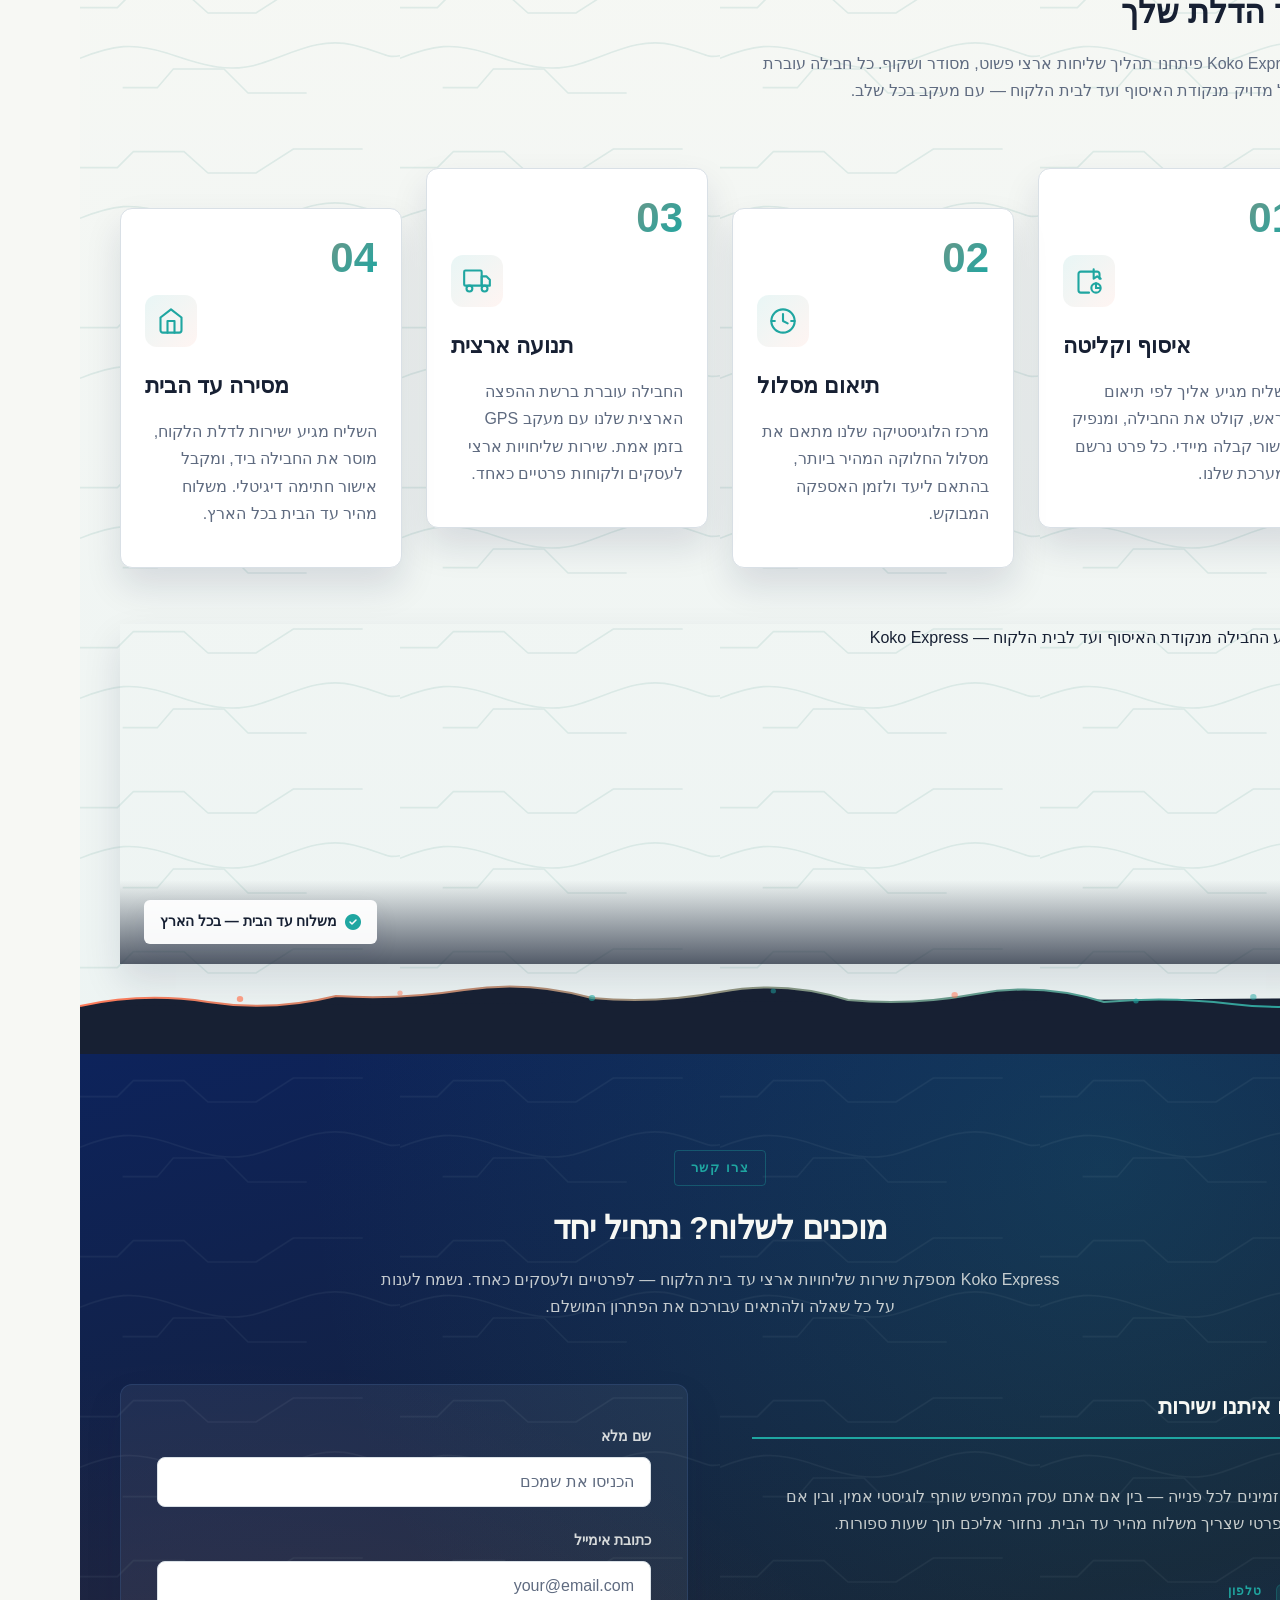
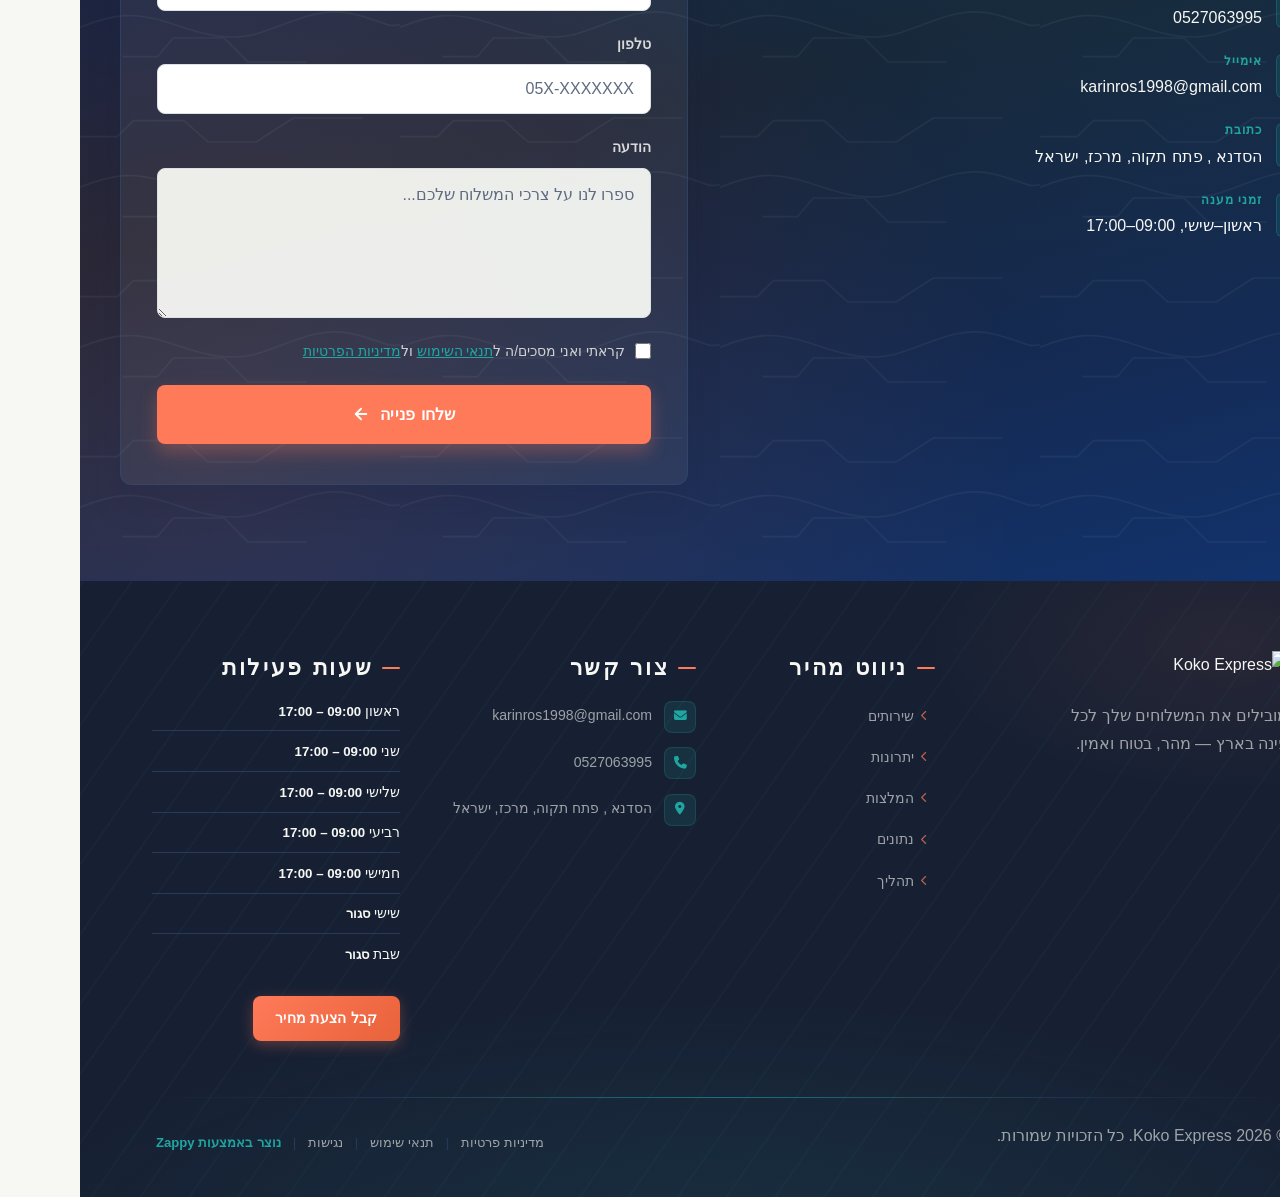
==== commit 7f50bbd7: "Incremental sync: 1 page(s) — update_button" ====
--- a/index.html
+++ b/index.html
@@ -1500,7 +1500,7 @@
       <!-- Company Info -->
       <div class="footer-col footer-brand">
         <div class="footer-logo-wrap">
-          <img src="/assets/business-logo.webp" alt="Koko Express" class="logo">
+          <img src="/assets/business-logo.webp" alt="Koko Express" class="logo" data-zappy-footer-image="true">
         </div>
         <p class="footer-tagline">מובילים את המשלוחים שלך לכל פינה בארץ — מהר, בטוח ואמין.</p>
         <div class="footer-social">
@@ -1527,11 +1527,11 @@
         <h3 class="footer-heading"><span class="heading-accent"></span>צור קשר</h3>
         <ul class="footer-contact">
           <li>
-            <span class="contact-icon"><i class="fas fa-envelope"></i></span>
+            <span class="contact-icon"><i class="fas fa-envelope" data-element-type="icon" data-element-id="icon-1777137459065-zfuh23pbe" data-icon-type="fontawesome"></i></span>
             <span class="contact-text"><a href="mailto:karinros1998@gmail.com">karinros1998@gmail.com</a></span>
           </li>
           <li>
-            <span class="contact-icon"><i class="fas fa-phone"></i></span>
+            <span class="contact-icon"><i class="fas fa-phone" data-element-type="icon" data-element-id="icon-1777137459065-enotqd4px" data-icon-type="fontawesome"></i></span>
             <span class="contact-text"><a href="tel:0527063995">0527063995</a></span>
           </li>
           <li><a href="/" style="display:flex;align-items:flex-start;gap:inherit"><span class="contact-icon"><i class="fas fa-map-marker-alt"></i></span>
@@ -1551,8 +1551,8 @@
           <li style="color: #F7F8F4"><a href="/"><span class="hours-day" style="color: #F7F8F4">שישי</span>&nbsp;<span class="hours-time" style="color: #F7F8F4">סגור</span></a></li>
           <li style="color: #F7F8F4"><a href="/"><span class="hours-day" style="color: #F7F8F4">שבת</span>&nbsp;<span class="hours-time" style="color: #F7F8F4">סגור</span></a></li>
         </ul>
-        <a href="#services" class="footer-cta-btn">קבל הצעת מחיר</a>
-      </div>
+        <p class="zappy-editable"><a href="https://api.whatsapp.com/send?phone=972527063995&amp;text=שלום+וברכה+👋+כאן+עדי+מחברת+המשלוחים+🚚+תודה+שפנית+אלינו!" class="footer-cta-btn" data-element-type="button" data-element-id="btn-1777137459063-fk5f8ljrr" data-native-element="true" style="outline: none; border-color: transparent !important; color: rgb(255, 255, 255) !important; background-color: transparent !important; background-image: linear-gradient(135deg, rgb(255, 122, 89), rgb(232, 98, 58)) !important;" target="_blank" rel="noopener noreferrer">קבל הצעת מחיר</a>
+      </p></div>
     </div>
 
     <div class="footer-divider"></div>
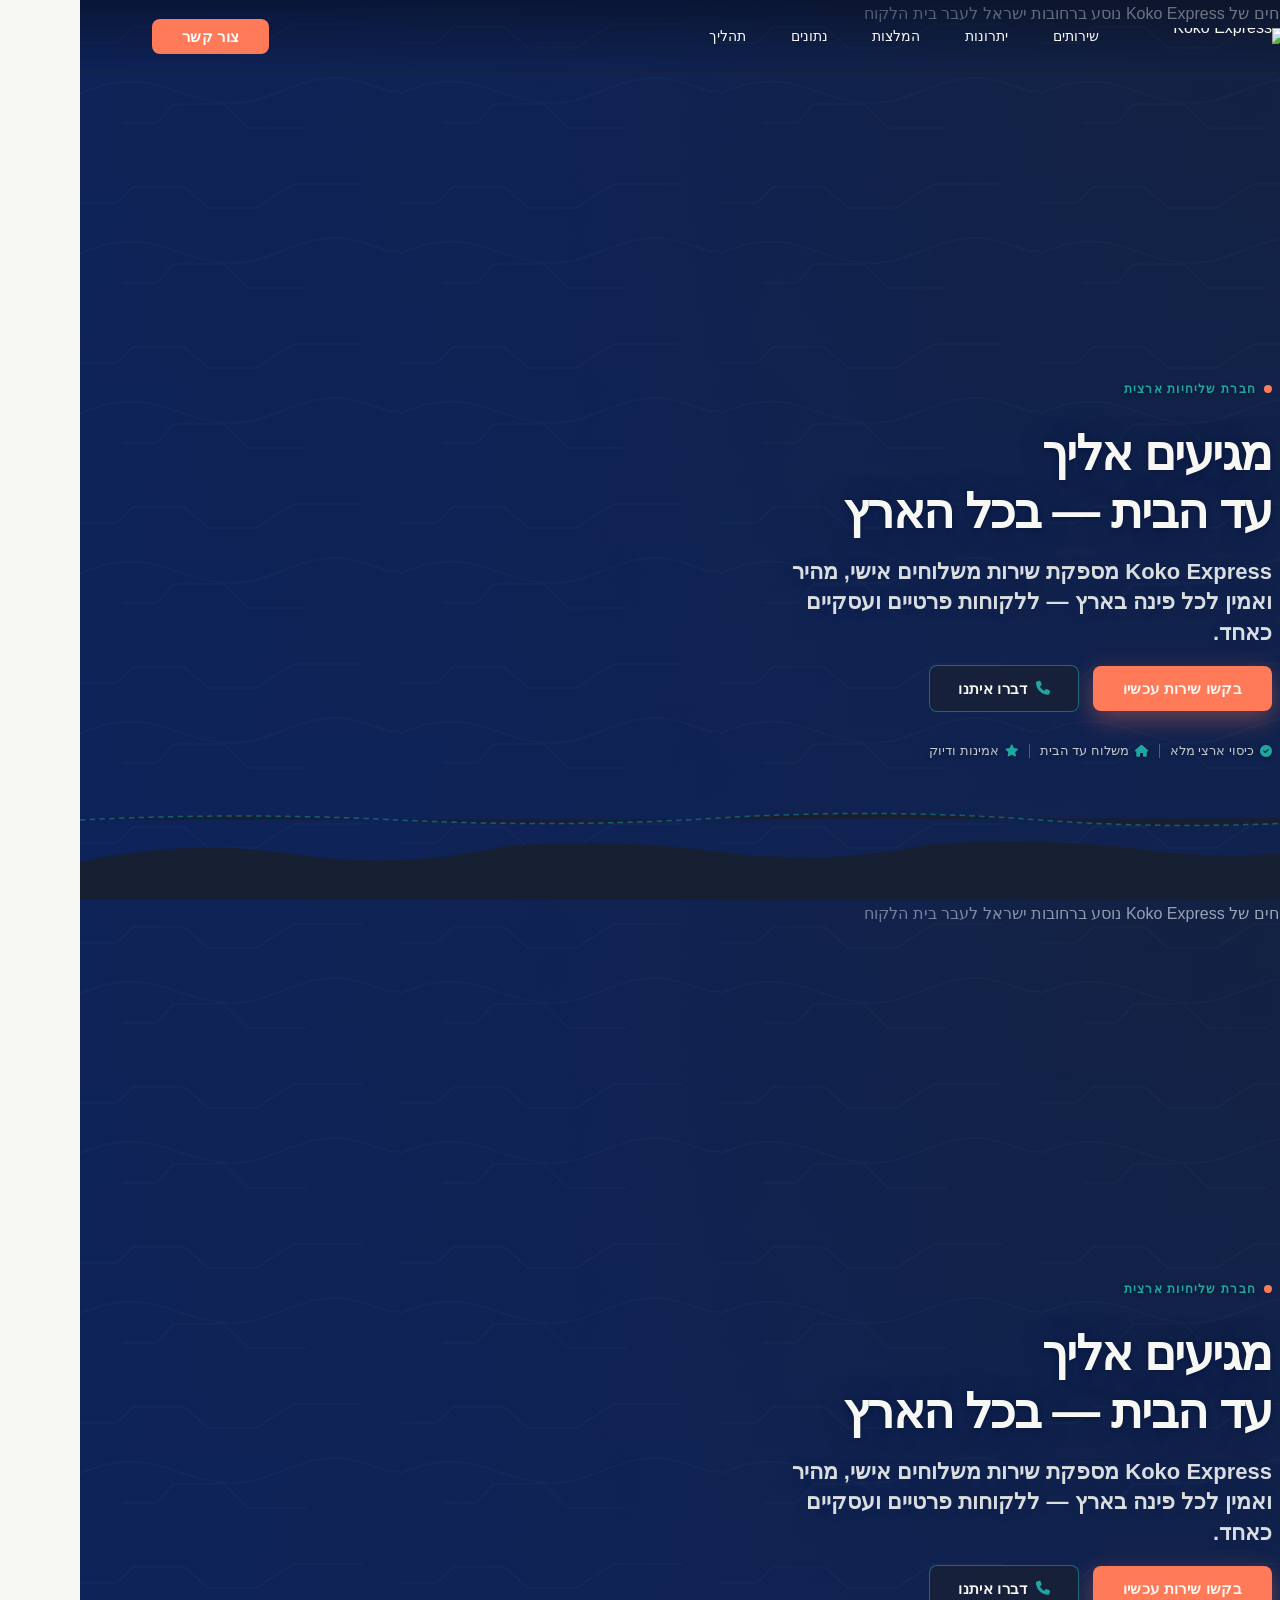
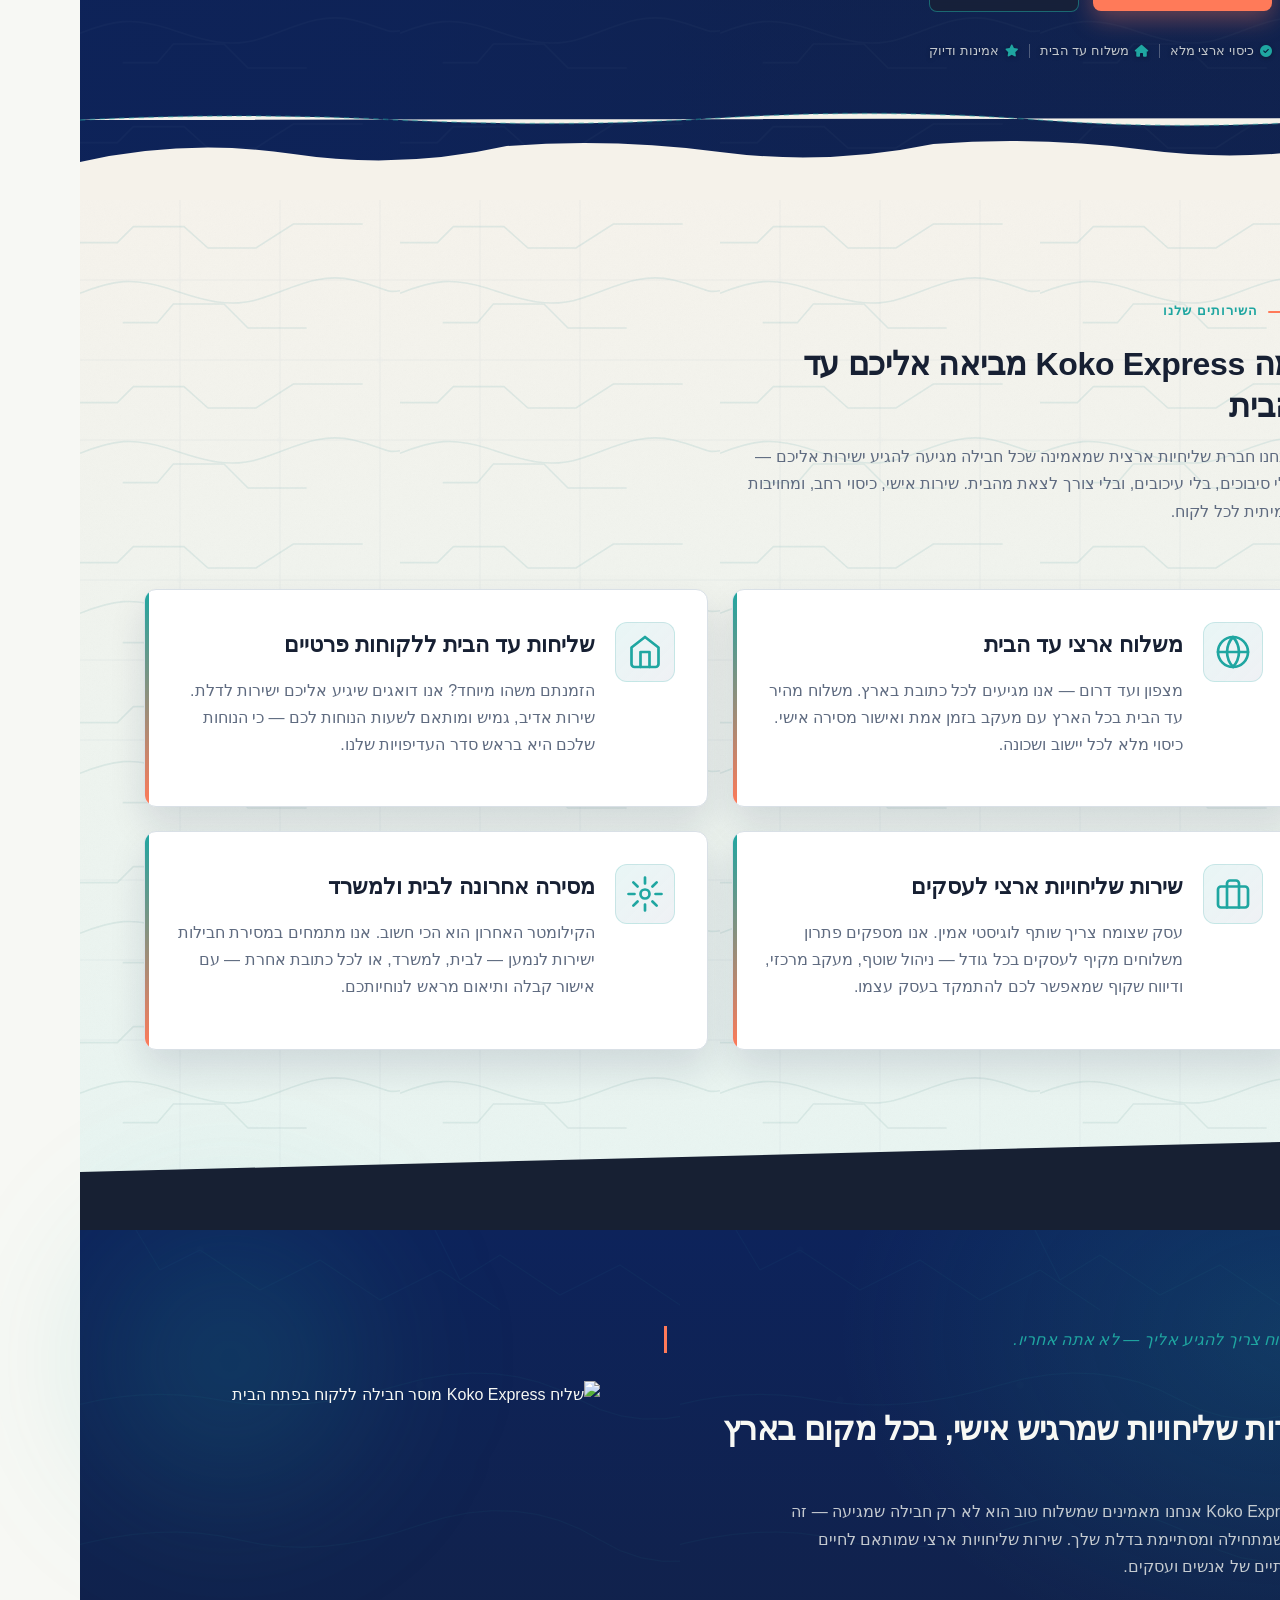
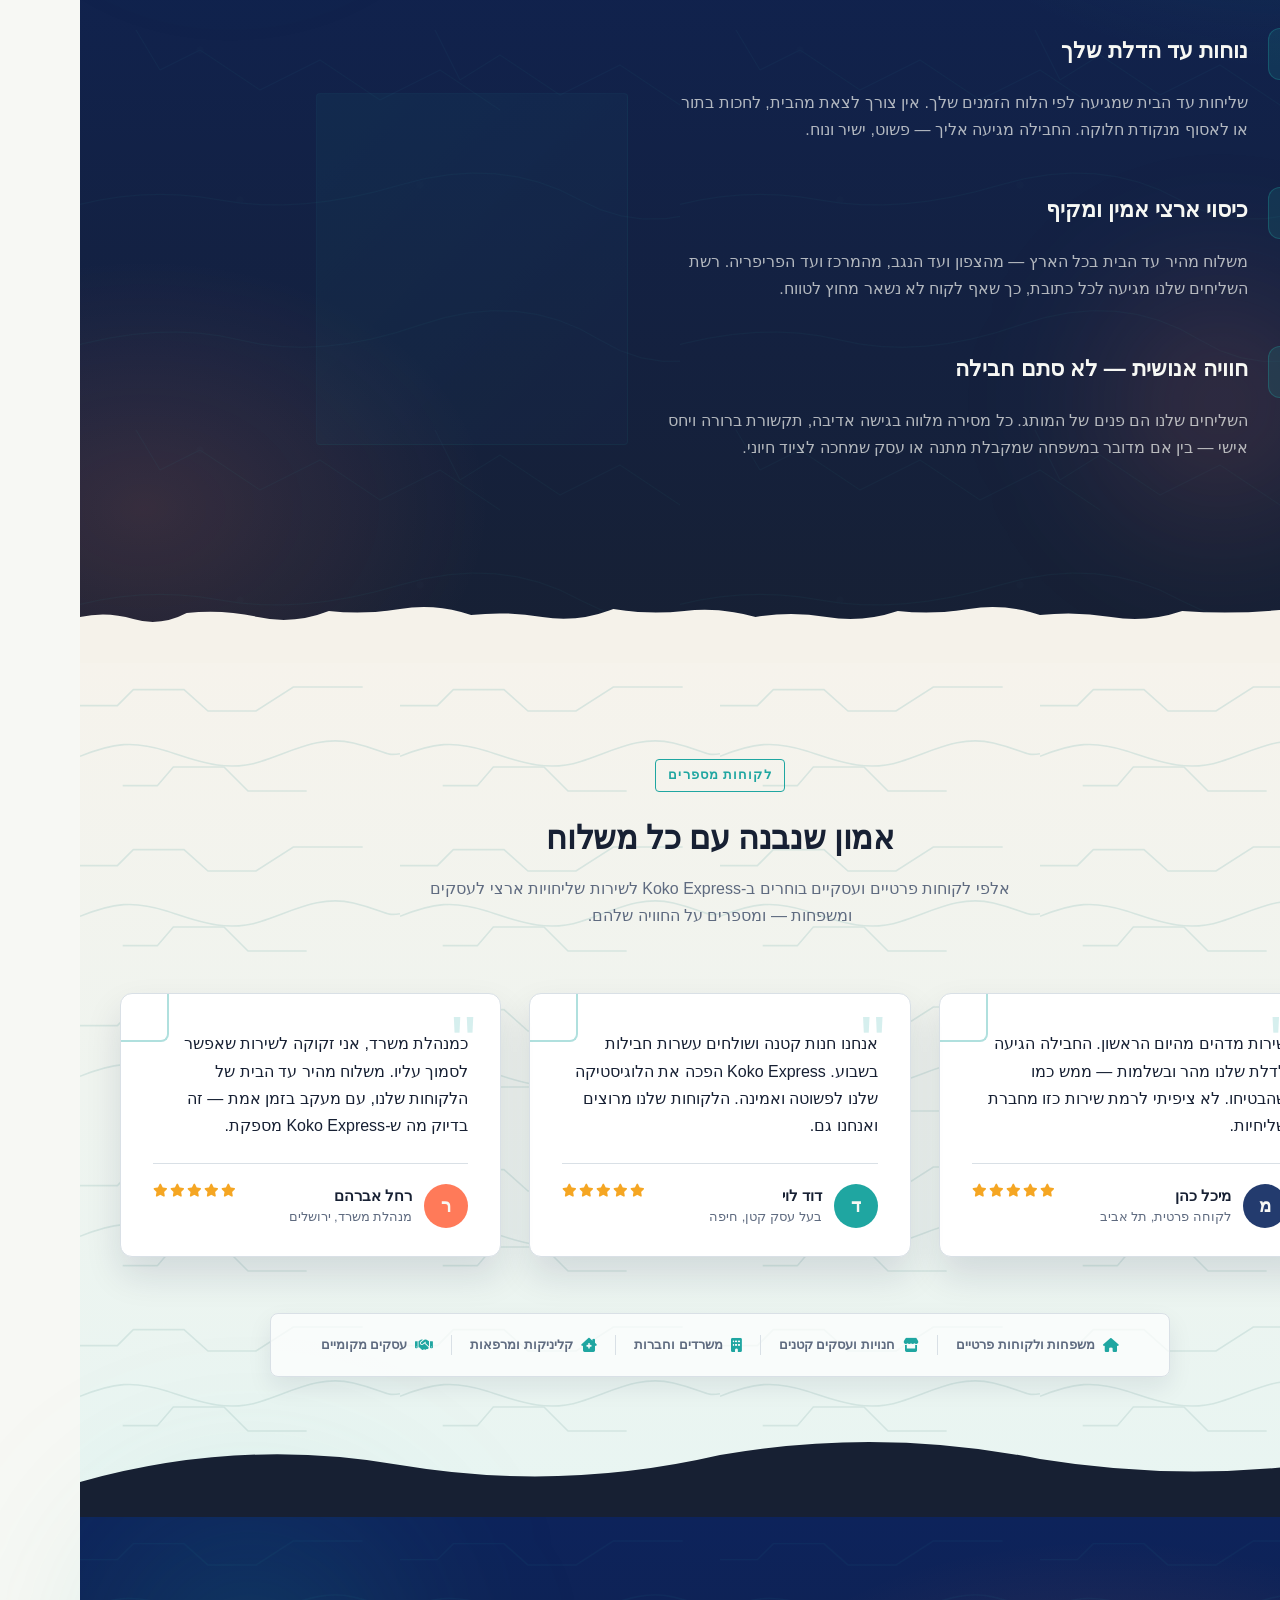
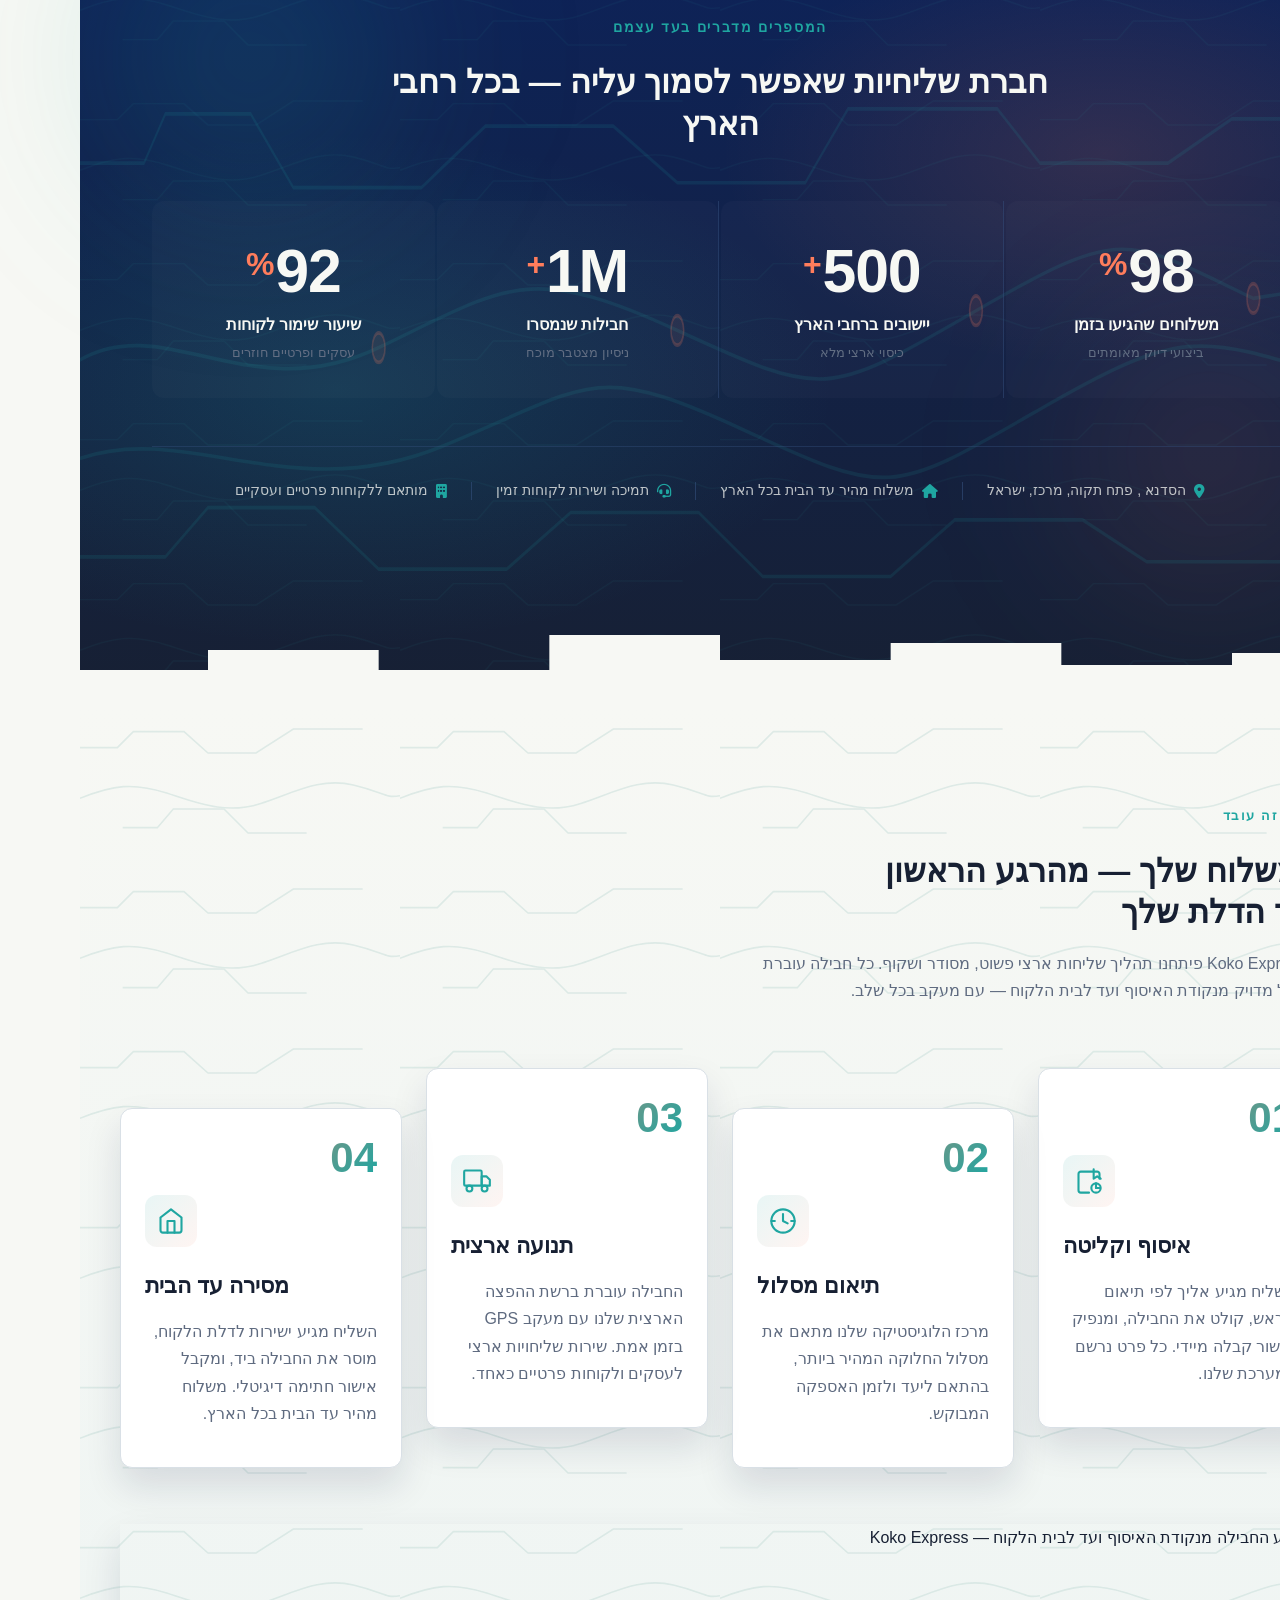
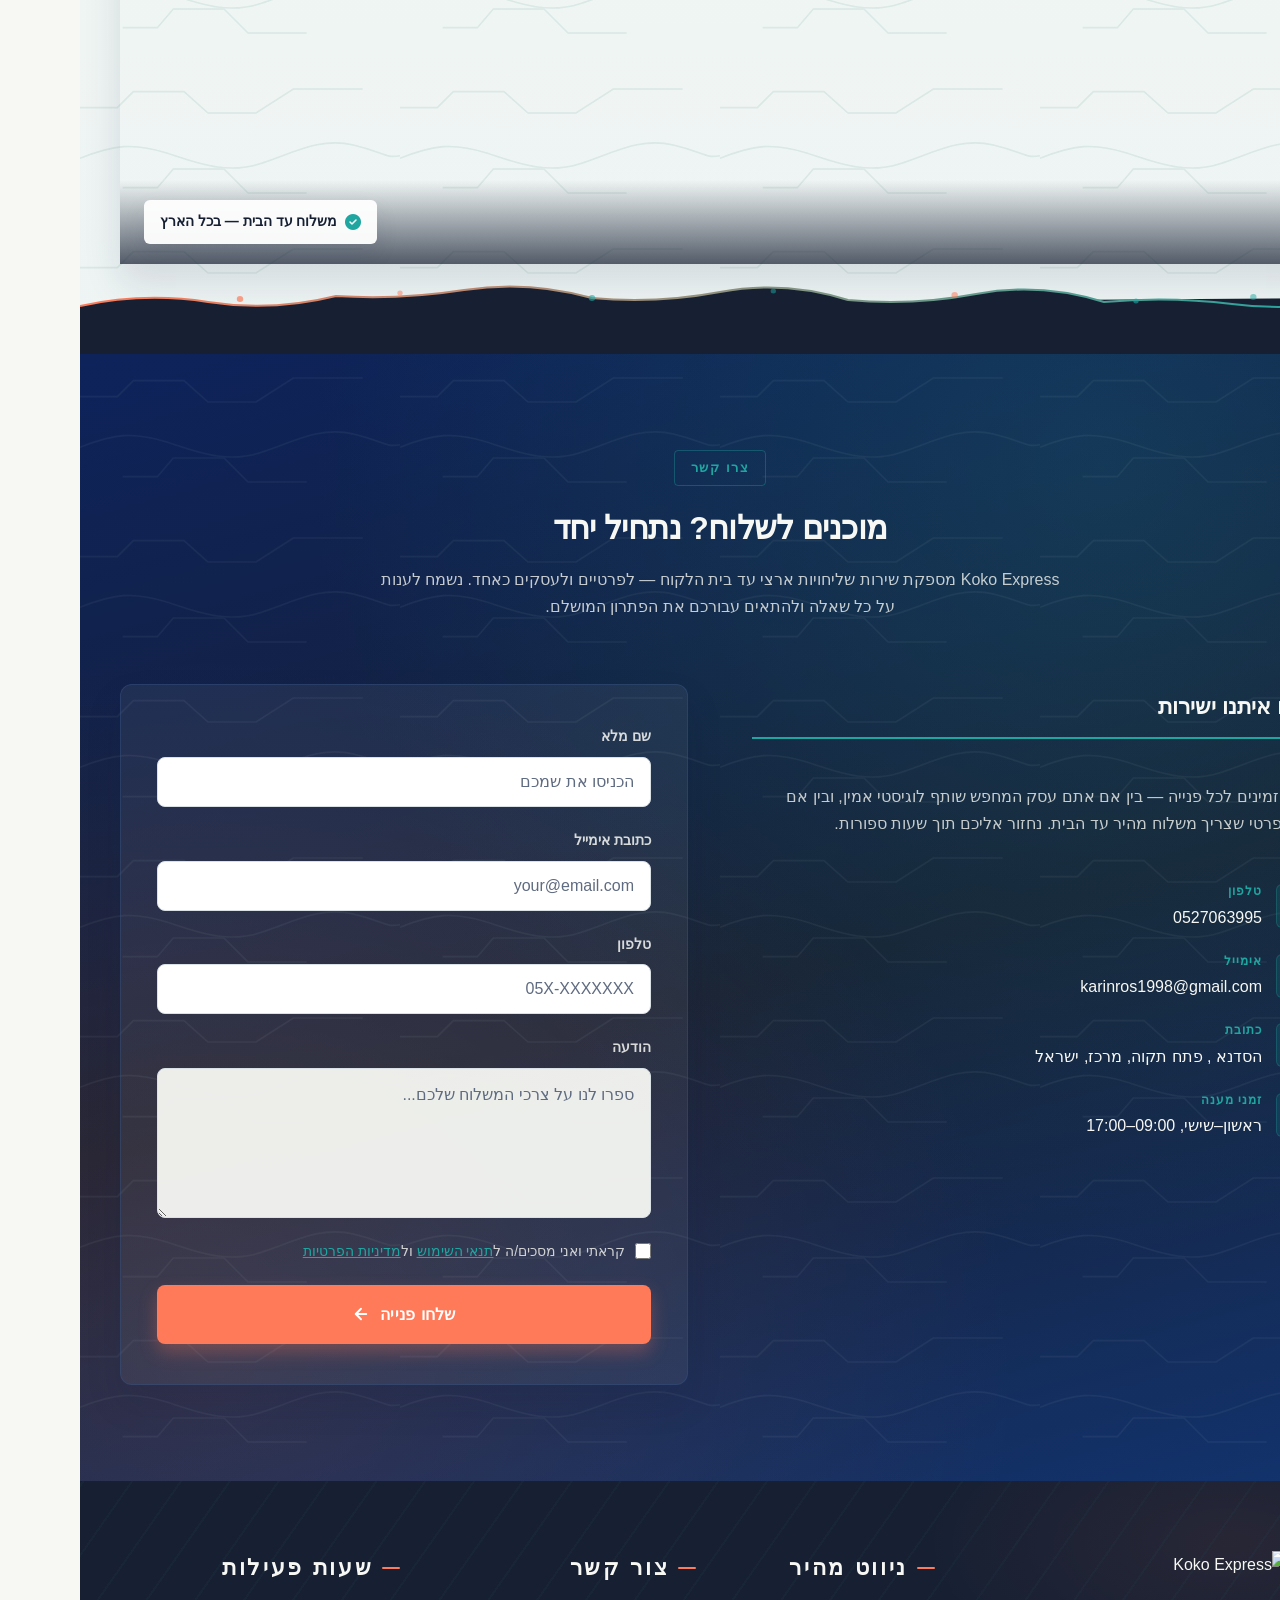
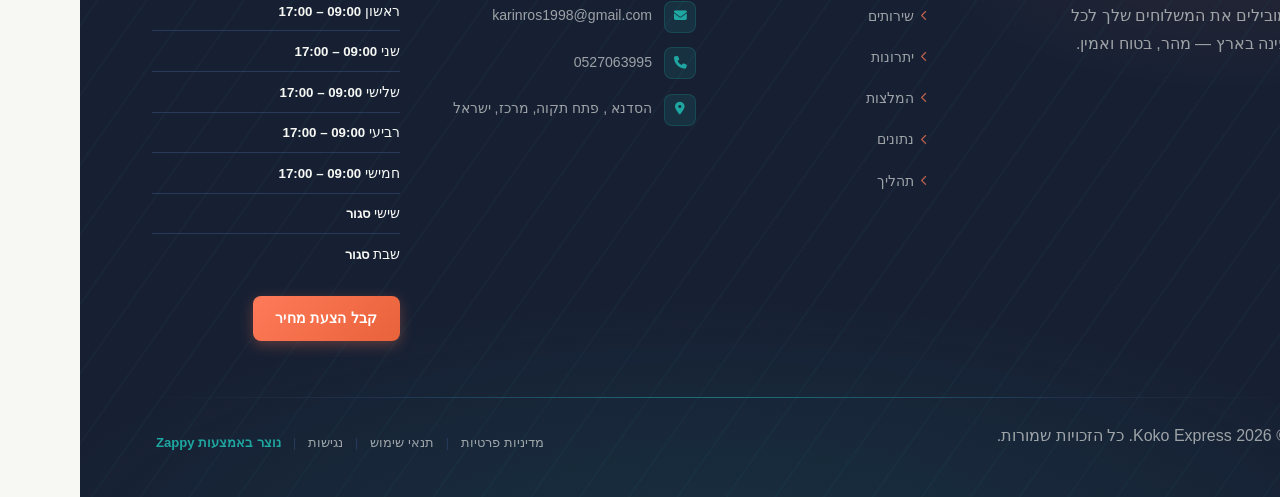
==== commit 0eeb01d1: "Background sync: Progressive GitHub Sync" ====
--- a/index.html
+++ b/index.html
@@ -854,6 +854,74 @@
   <div class="index-hero-divider-wrapper">
     <!-- Route line SVG -->
     <svg class="index-hero-route-line" data-no-icon-edit="true" aria-hidden="true" viewBox="0 0 1440 20" preserveAspectRatio="none" xmlns="http://www.w3.org/2000/svg">
+      <path d="M0,10 Q180,2 360,10 T720,8 T1080,10 T1440,8" stroke="rgba(31,166,161,0.45)" stroke-width="1.5" fill="var(--bg-dark)" stroke-dasharray="6 5"></path>
+    </svg>
+    <!-- Curved wave divider filling bottom -->
+    <svg class="index-hero-wave" data-no-icon-edit="true" aria-hidden="true" viewBox="0 0 1440 90" preserveAspectRatio="none" xmlns="http://www.w3.org/2000/svg">
+      <path d="M0,90 L0,52 Q120,28 240,44 T480,36 Q600,28 720,42 T960,34 Q1080,26 1200,40 T1440,32 L1440,90 Z" fill="var(--bg-dark)"></path>
+    </svg>
+  </div>
+</section><section id="hero-dup-1777137842322" class="index-hero-section" data-layout-spec="בית-hero" dir="rtl" data-hero-type="fullscreen-scrim">
+  <!-- Background Image -->
+  <div class="index-hero-bg">
+    <img data-hero-bg="true" data-placeholder="index-hero-image-1" data-context="Cinematic wide-angle photograph of a branded Koko Express delivery van driving through a dynamic scene that blends urban city streets, neighborhood roads, and residential homes in Israel. The vehicle is modern and prominently branded in deep indigo and teal colors with a coral accent stripe. The atmosphere is golden-hour cinematic with warm sunset light casting long shadows. The background shows recognizable Israeli urban and suburban landscape transitioning from city buildings to residential neighborhoods. The overall mood is professional, trustworthy, and in motion — conveying nationwide reach and door-to-door delivery. Deep indigo-to-teal color grading with warm coral accents in the light." width="1440" height="860" src="/assets/site-index-hero-image-1.webp" alt="רכב משלוחים של Koko Express נוסע ברחובות ישראל לעבר בית הלקוח">
+  </div>
+
+  <!-- Scrim Overlay -->
+  <div class="index-hero-scrim" aria-hidden="true"></div>
+
+  <!-- Cartographic texture overlay -->
+  <div class="index-hero-texture" aria-hidden="true"></div>
+
+  <!-- Content -->
+  <div class="index-hero-content-wrapper">
+    <div class="index-hero-content">
+
+      <!-- Eyebrow label -->
+      <div class="index-hero-eyebrow">
+        <span class="index-hero-eyebrow-dot" aria-hidden="true"></span>
+        <span>חברת שליחיות ארצית</span>
+      </div>
+
+      <!-- Main Headline -->
+      <h1 class="index-hero-h1">מגיעים אליך<br>עד הבית — בכל הארץ</h1>
+
+      <!-- Subtitle -->
+      <h3 class="index-hero-subtitle">Koko Express מספקת שירות משלוחים אישי, מהיר ואמין לכל פינה בארץ — ללקוחות פרטיים ועסקיים כאחד.</h3>
+
+      <!-- CTA Buttons -->
+      <div class="index-hero-ctas">
+        <a href="#contact" class="index-hero-btn-primary">בקשו שירות עכשיו</a>
+        <a href="tel:0527063995" class="index-hero-btn-secondary">
+          <i class="fa-solid fa-phone" aria-hidden="true"></i>
+          <span>דברו איתנו</span>
+        </a>
+      </div>
+
+      <!-- Trust line -->
+      <div class="index-hero-trust">
+        <span class="index-hero-trust-item">
+          <i class="fa-solid fa-circle-check" aria-hidden="true"></i>
+          כיסוי ארצי מלא
+        </span>
+        <span class="index-hero-trust-divider" aria-hidden="true"></span>
+        <span class="index-hero-trust-item">
+          <i class="fa-solid fa-house" aria-hidden="true"></i>
+          משלוח עד הבית
+        </span>
+        <span class="index-hero-trust-divider" aria-hidden="true"></span>
+        <span class="index-hero-trust-item">
+          <i class="fa-solid fa-star" aria-hidden="true"></i>
+          אמינות ודיוק
+        </span>
+      </div>
+    </div>
+  </div>
+
+  <!-- Bottom Divider: sweeping curved edge transitioning to light section -->
+  <div class="index-hero-divider-wrapper">
+    <!-- Route line SVG -->
+    <svg class="index-hero-route-line" data-no-icon-edit="true" aria-hidden="true" viewBox="0 0 1440 20" preserveAspectRatio="none" xmlns="http://www.w3.org/2000/svg">
       <path d="M0,10 Q180,2 360,10 T720,8 T1080,10 T1440,8" stroke="rgba(31,166,161,0.45)" stroke-width="1.5" fill="#F5F2EA" stroke-dasharray="6 5"></path>
     </svg>
     <!-- Curved wave divider filling bottom -->
@@ -1517,26 +1585,22 @@
           <li><a href="#services"><i class="fas fa-chevron-left nav-arrow"></i>שירותים</a></li>
           <li><a href="#benefits"><i class="fas fa-chevron-left nav-arrow"></i>יתרונות</a></li>
           <li><a href="#testimonials"><i class="fas fa-chevron-left nav-arrow"></i>המלצות</a></li>
-          <li><a href="#stats"><i class="fas fa-chevron-left nav-arrow"></i>נתונים</a></li>
+          <li><a href="#stats" ><i class="fas fa-chevron-left nav-arrow" style="cursor: pointer;"></i>נתונים</a></li>
           <li><a href="#process"><i class="fas fa-chevron-left nav-arrow"></i>תהליך</a></li>
         </ul>
       </div>
 
       <!-- Contact Info -->
       <div class="footer-col footer-contact-col">
-        <h3 class="footer-heading"><span class="heading-accent"></span>צור קשר</h3>
-        <ul class="footer-contact">
-          <li>
-            <span class="contact-icon"><i class="fas fa-envelope" data-element-type="icon" data-element-id="icon-1777137459065-zfuh23pbe" data-icon-type="fontawesome"></i></span>
+        <h3 class="footer-heading" ><span class="heading-accent"></span>צור קשר</h3>
+        <ul class="footer-contact" ><li>
+            <span class="contact-icon"><i class="fas fa-envelope" data-element-type="icon" data-element-id="icon-1777137459065-zfuh23pbe" data-icon-type="fontawesome" style="cursor: pointer;"></i></span>
             <span class="contact-text"><a href="mailto:karinros1998@gmail.com">karinros1998@gmail.com</a></span>
-          </li>
-          <li>
-            <span class="contact-icon"><i class="fas fa-phone" data-element-type="icon" data-element-id="icon-1777137459065-enotqd4px" data-icon-type="fontawesome"></i></span>
-            <span class="contact-text"><a href="tel:0527063995">0527063995</a></span>
-          </li>
-          <li><a href="/" style="display:flex;align-items:flex-start;gap:inherit"><span class="contact-icon"><i class="fas fa-map-marker-alt"></i></span>
-            <span class="contact-text">הסדנא , פתח תקוה, מרכז, ישראל</span></a></li>
-        </ul>
+          </li><li>
+            <span class="contact-icon"><i class="fas fa-phone" data-element-type="icon" data-element-id="icon-1777137459065-enotqd4px" data-icon-type="fontawesome" style="cursor: pointer;"></i></span>
+            <span class="contact-text"><a href="tel:0527063995">052706399</a>5</span>
+          </li><li><a href="/" style="display:flex;align-items:flex-start;gap:inherit"><span class="contact-icon"><i class="fas fa-map-marker-alt" style="cursor: pointer;"></i></span>
+            <span class="contact-text">הסדנא , פתח תקוה, מרכז, ישראל</span></a></li></ul>
       </div>
 
       <!-- CTA / Extra -->
@@ -1544,14 +1608,14 @@
         <h3 class="footer-heading" style="color: #F7F8F4"><span class="heading-accent" style="color: #F7F8F4"></span>שעות פעילות</h3>
         <ul class="footer-hours">
           <li style="color: #F7F8F4"><a href="/"><span class="hours-day" style="color: #F7F8F4">ראשון</span>&nbsp;<span class="hours-time" style="color: #F7F8F4">09:00 – 17:00</span></a></li>
-          <li style="color: #F7F8F4"><a href="/"><span class="hours-day" style="color: #F7F8F4">שני</span>&nbsp;<span class="hours-time" style="color: #F7F8F4">09:00 – 17:00</span></a></li>
+          <li style="color: #F7F8F4"><a href="/" ><span class="hours-day" style="color: #F7F8F4">שני</span>&nbsp;<span class="hours-time" style="color: #F7F8F4">09:00 – 17:00</span></a></li>
           <li style="color: #F7F8F4"><a href="/"><span class="hours-day" style="color: #F7F8F4">שלישי</span>&nbsp;<span class="hours-time" style="color: #F7F8F4">09:00 – 17:00</span></a></li>
           <li style="color: #F7F8F4"><a href="/"><span class="hours-day" style="color: #F7F8F4">רביעי</span>&nbsp;<span class="hours-time" style="color: #F7F8F4">09:00 – 17:00</span></a></li>
           <li style="color: #F7F8F4"><a href="/"><span class="hours-day" style="color: #F7F8F4">חמישי</span>&nbsp;<span class="hours-time" style="color: #F7F8F4">09:00 – 17:00</span></a></li>
           <li style="color: #F7F8F4"><a href="/"><span class="hours-day" style="color: #F7F8F4">שישי</span>&nbsp;<span class="hours-time" style="color: #F7F8F4">סגור</span></a></li>
           <li style="color: #F7F8F4"><a href="/"><span class="hours-day" style="color: #F7F8F4">שבת</span>&nbsp;<span class="hours-time" style="color: #F7F8F4">סגור</span></a></li>
         </ul>
-        <p class="zappy-editable"><a href="https://api.whatsapp.com/send?phone=972527063995&amp;text=שלום+וברכה+👋+כאן+עדי+מחברת+המשלוחים+🚚+תודה+שפנית+אלינו!" class="footer-cta-btn" data-element-type="button" data-element-id="btn-1777137459063-fk5f8ljrr" data-native-element="true" style="outline: none; border-color: transparent !important; color: rgb(255, 255, 255) !important; background-color: transparent !important; background-image: linear-gradient(135deg, rgb(255, 122, 89), rgb(232, 98, 58)) !important;" target="_blank" rel="noopener noreferrer">קבל הצעת מחיר</a>
+        <p><a href="https://api.whatsapp.com/send?phone=972527063995&amp;text=שלום+וברכה+👋+כאן+עדי+מחברת+המשלוחים+🚚+תודה+שפנית+אלינו!" class="footer-cta-btn" data-element-type="button" data-element-id="btn-1777137459063-fk5f8ljrr" data-native-element="true" style="outline: none; border-color: transparent !important; color: rgb(255, 255, 255) !important; background-color: transparent !important; background-image: linear-gradient(135deg, rgb(255, 122, 89), rgb(232, 98, 58)) !important;" target="_blank" rel="noopener noreferrer">קבל הצעת מחיר</a>
       </p></div>
     </div>
 
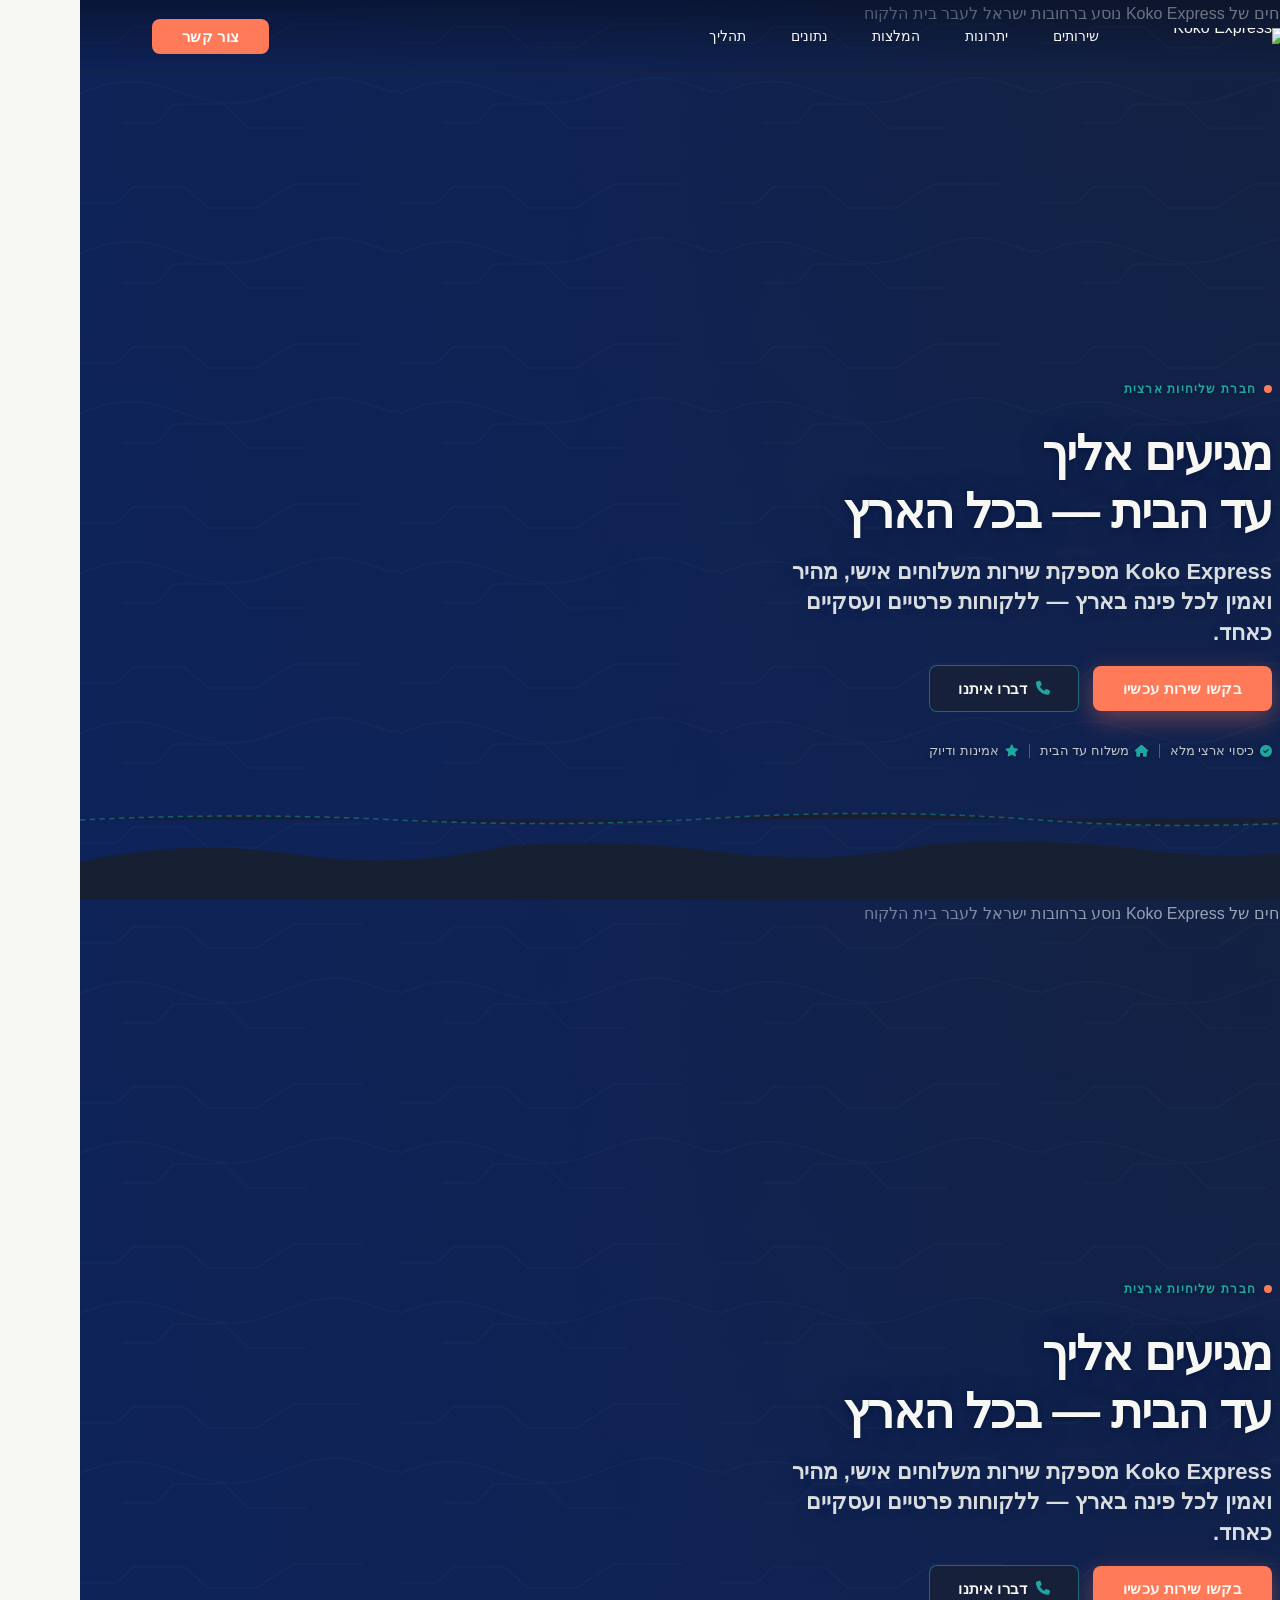
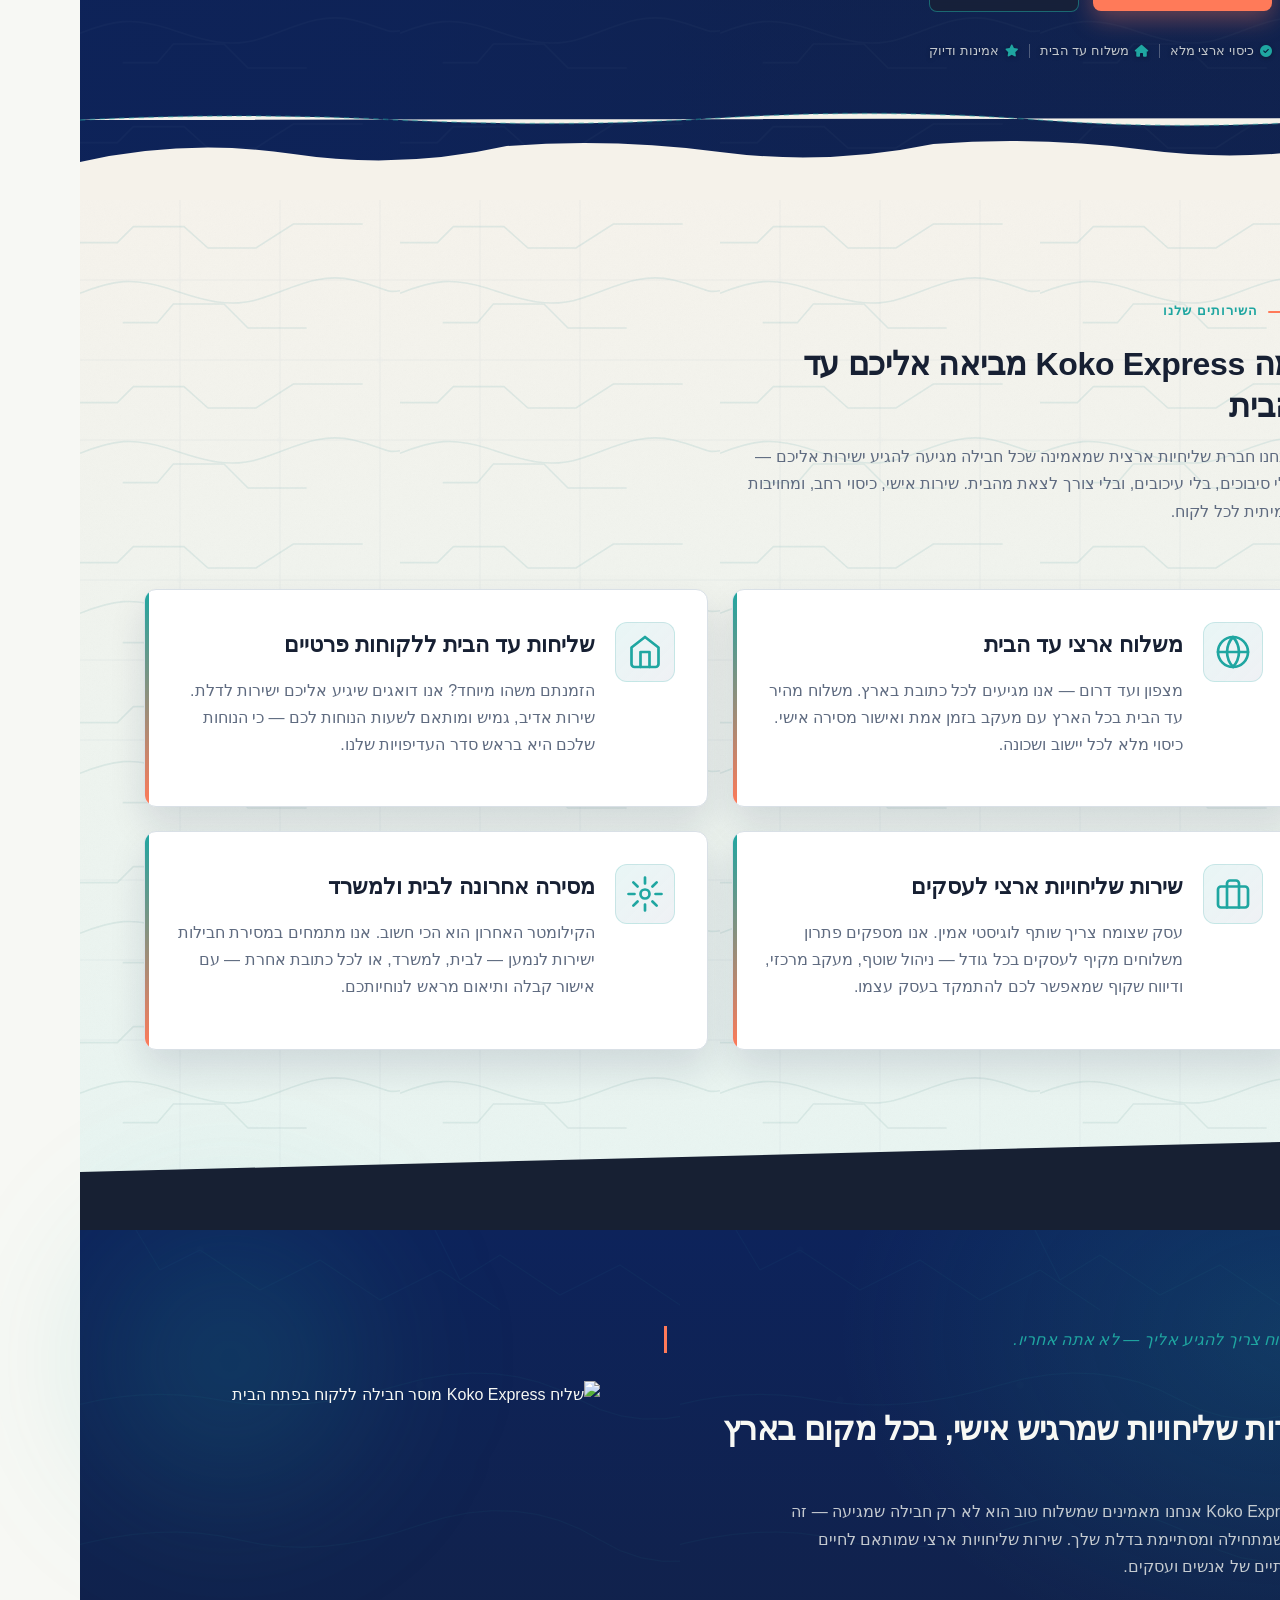
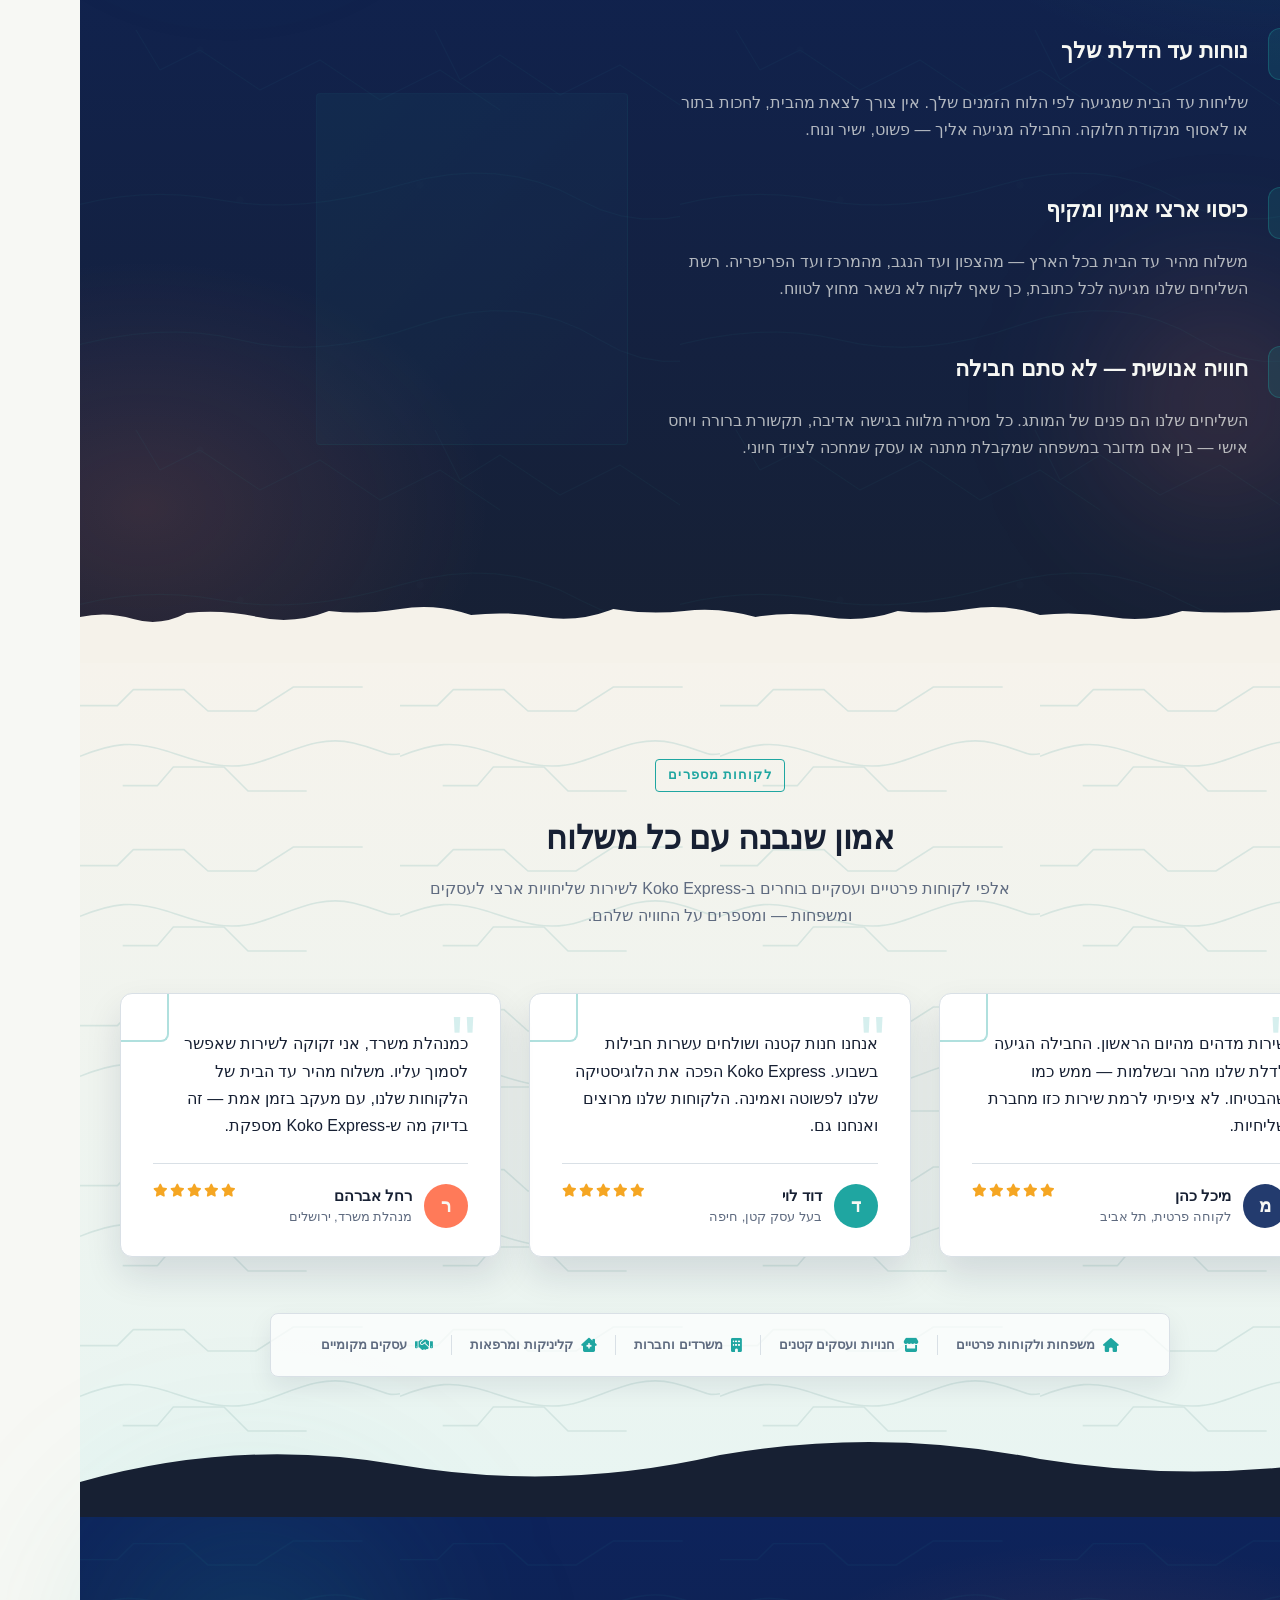
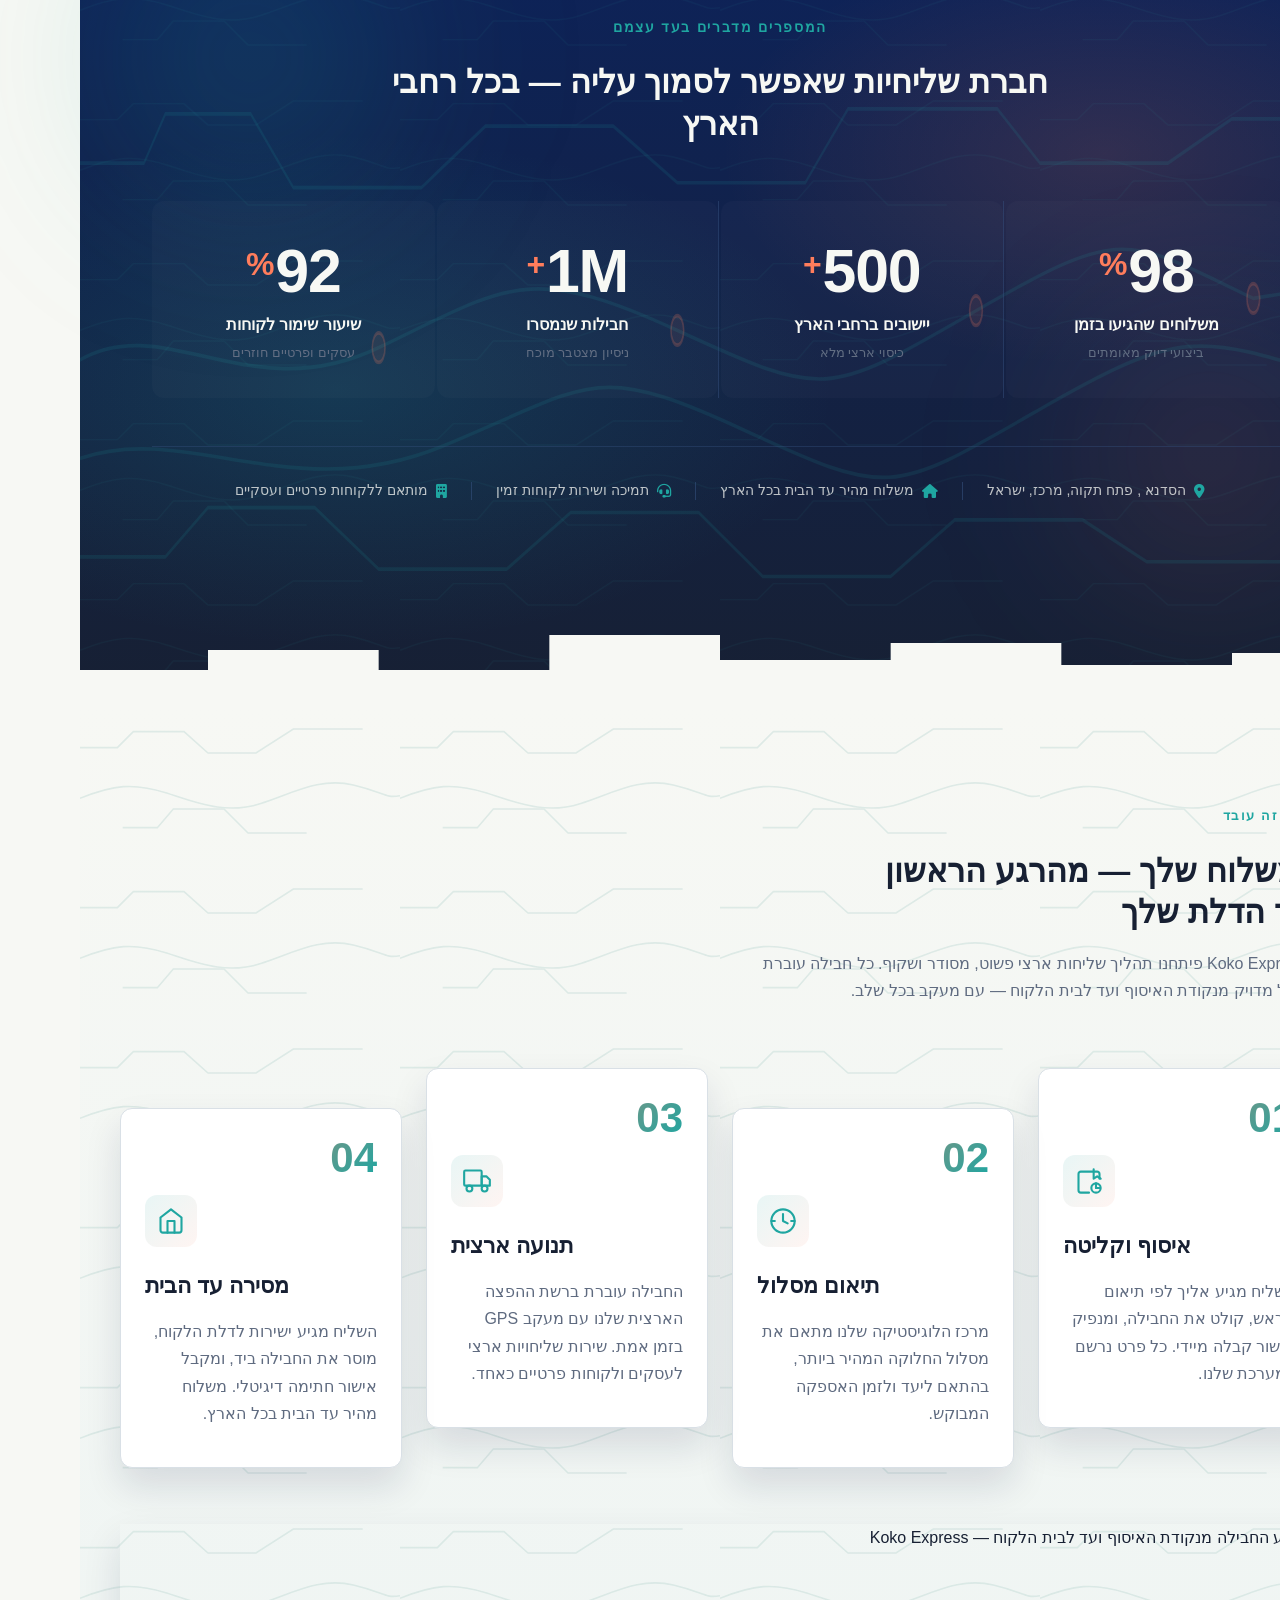
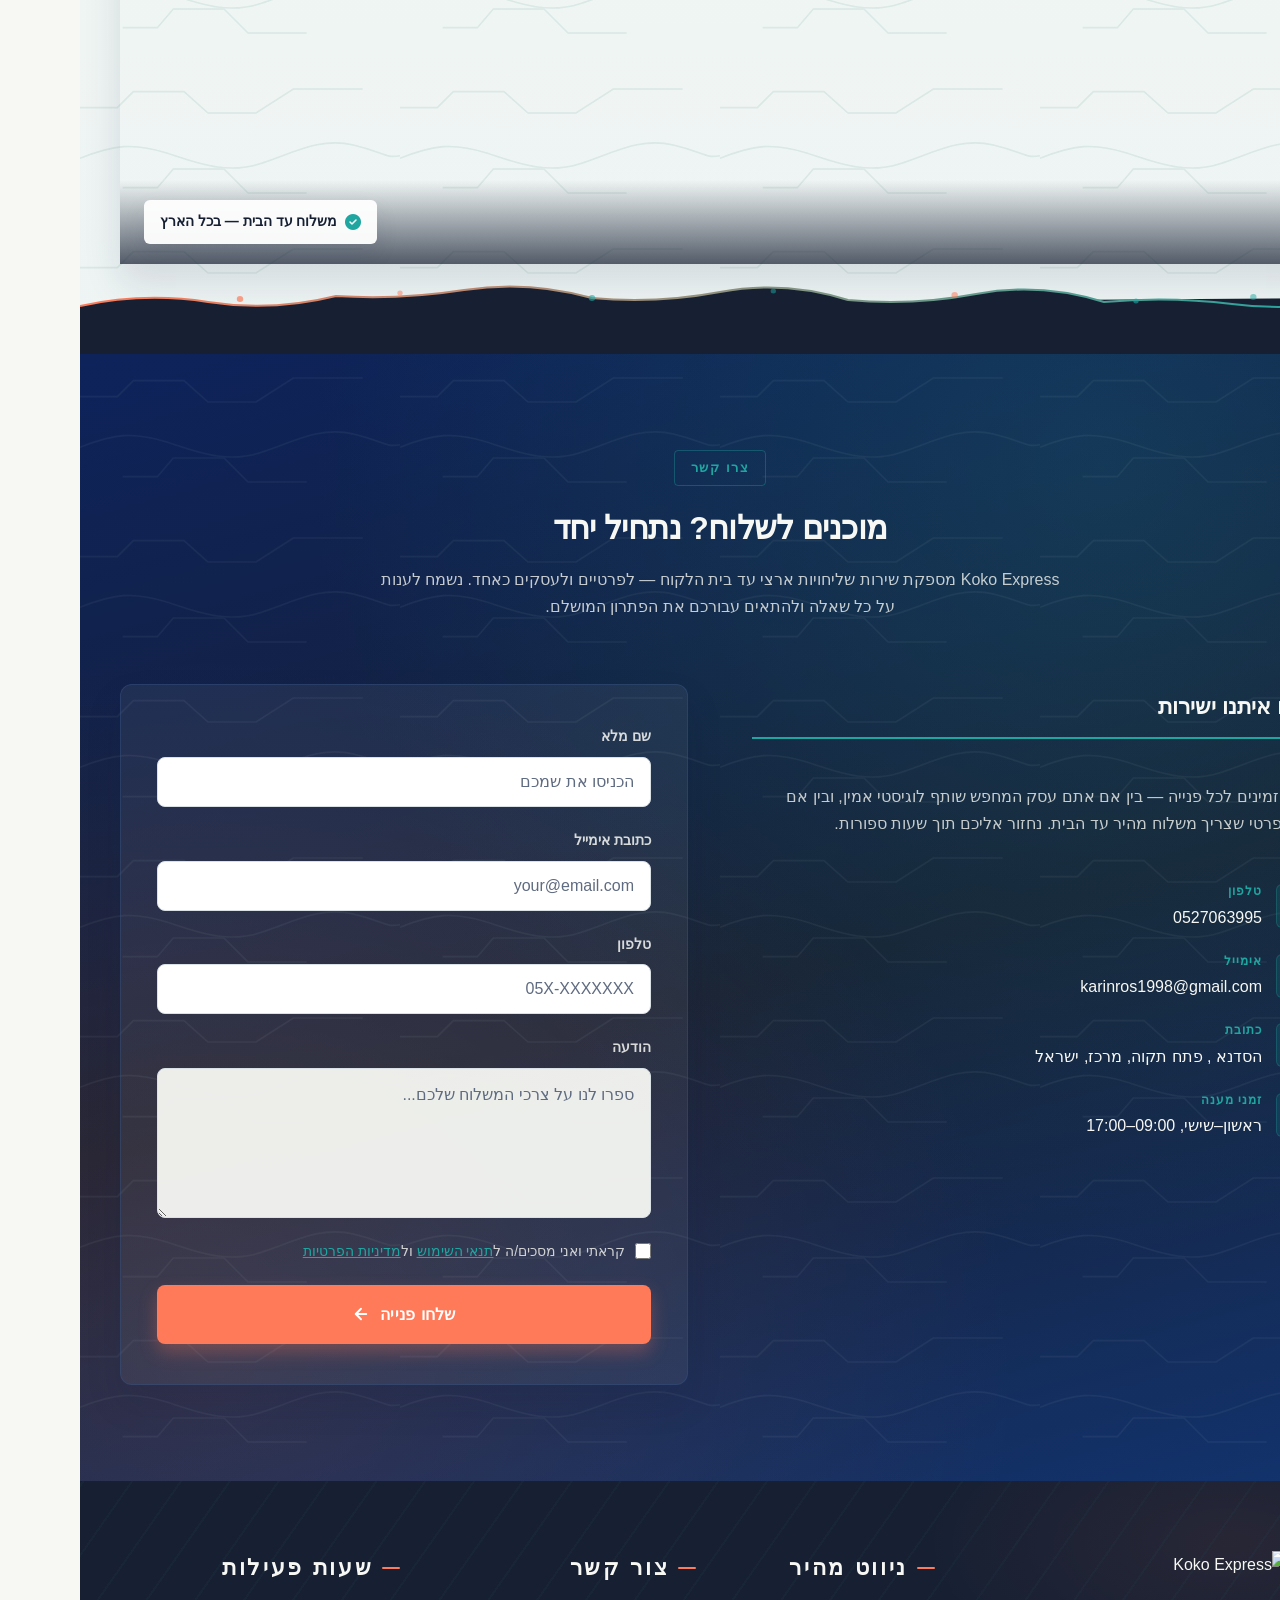
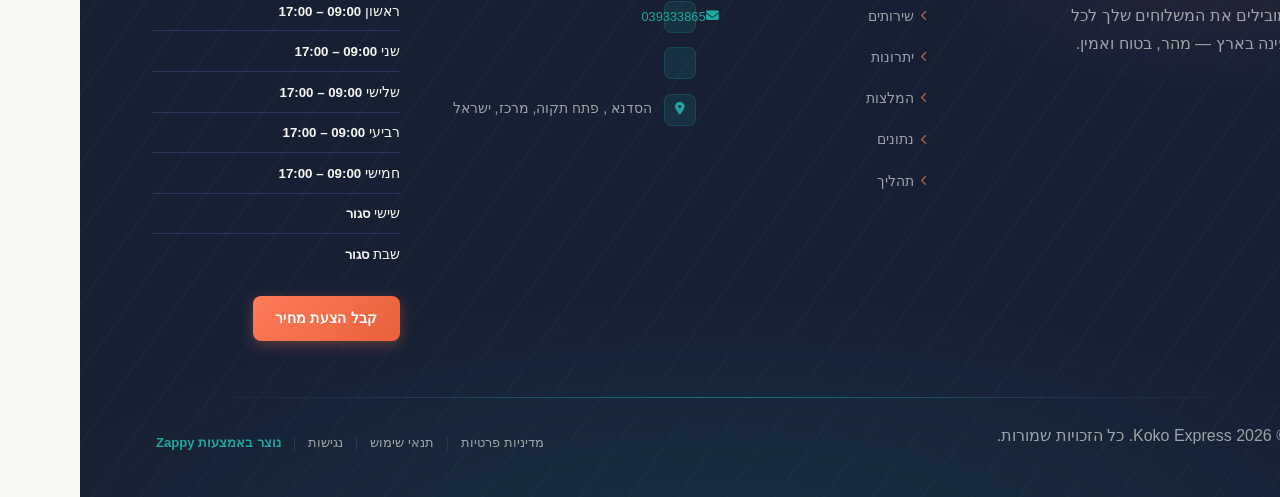
==== commit acf02ef2: "Incremental sync: 1 page(s) — update_text, update_alignment" ====
--- a/index.html
+++ b/index.html
@@ -1585,20 +1585,16 @@
           <li><a href="#services"><i class="fas fa-chevron-left nav-arrow"></i>שירותים</a></li>
           <li><a href="#benefits"><i class="fas fa-chevron-left nav-arrow"></i>יתרונות</a></li>
           <li><a href="#testimonials"><i class="fas fa-chevron-left nav-arrow"></i>המלצות</a></li>
-          <li><a href="#stats" ><i class="fas fa-chevron-left nav-arrow" style="cursor: pointer;"></i>נתונים</a></li>
+          <li><a href="#stats" style=""><i class="fas fa-chevron-left nav-arrow" style="cursor: pointer;"></i>נתונים</a></li>
           <li><a href="#process"><i class="fas fa-chevron-left nav-arrow"></i>תהליך</a></li>
         </ul>
       </div>
 
       <!-- Contact Info -->
-      <div class="footer-col footer-contact-col">
-        <h3 class="footer-heading" ><span class="heading-accent"></span>צור קשר</h3>
-        <ul class="footer-contact" ><li>
-            <span class="contact-icon"><i class="fas fa-envelope" data-element-type="icon" data-element-id="icon-1777137459065-zfuh23pbe" data-icon-type="fontawesome" style="cursor: pointer;"></i></span>
-            <span class="contact-text"><a href="mailto:karinros1998@gmail.com">karinros1998@gmail.com</a></span>
-          </li><li>
-            <span class="contact-icon"><i class="fas fa-phone" data-element-type="icon" data-element-id="icon-1777137459065-enotqd4px" data-icon-type="fontawesome" style="cursor: pointer;"></i></span>
-            <span class="contact-text"><a href="tel:0527063995">052706399</a>5</span>
+      <div class="footer-col footer-contact-col" style="text-align: right;">
+        <h3 class="footer-heading" style=""><span class="heading-accent"></span>צור קשר</h3>
+        <ul class="footer-contact" style=""><li>
+            <span class="contact-icon"><i class="fas fa-envelope" data-element-type="icon" data-element-id="icon-1777137459065-zfuh23pbe" data-icon-type="fontawesome" style="cursor: pointer;"></i>039333865</span></li><li><span class="contact-icon"><a href="tel:0527063995" style="font-size: 0.88rem; background-color: rgb(23, 32, 51); display: inline !important;"><br></a></span>
           </li><li><a href="/" style="display:flex;align-items:flex-start;gap:inherit"><span class="contact-icon"><i class="fas fa-map-marker-alt" style="cursor: pointer;"></i></span>
             <span class="contact-text">הסדנא , פתח תקוה, מרכז, ישראל</span></a></li></ul>
       </div>
@@ -1608,7 +1604,7 @@
         <h3 class="footer-heading" style="color: #F7F8F4"><span class="heading-accent" style="color: #F7F8F4"></span>שעות פעילות</h3>
         <ul class="footer-hours">
           <li style="color: #F7F8F4"><a href="/"><span class="hours-day" style="color: #F7F8F4">ראשון</span>&nbsp;<span class="hours-time" style="color: #F7F8F4">09:00 – 17:00</span></a></li>
-          <li style="color: #F7F8F4"><a href="/" ><span class="hours-day" style="color: #F7F8F4">שני</span>&nbsp;<span class="hours-time" style="color: #F7F8F4">09:00 – 17:00</span></a></li>
+          <li style="color: #F7F8F4"><a href="/" style=""><span class="hours-day" style="color: #F7F8F4">שני</span>&nbsp;<span class="hours-time" style="color: #F7F8F4">09:00 – 17:00</span></a></li>
           <li style="color: #F7F8F4"><a href="/"><span class="hours-day" style="color: #F7F8F4">שלישי</span>&nbsp;<span class="hours-time" style="color: #F7F8F4">09:00 – 17:00</span></a></li>
           <li style="color: #F7F8F4"><a href="/"><span class="hours-day" style="color: #F7F8F4">רביעי</span>&nbsp;<span class="hours-time" style="color: #F7F8F4">09:00 – 17:00</span></a></li>
           <li style="color: #F7F8F4"><a href="/"><span class="hours-day" style="color: #F7F8F4">חמישי</span>&nbsp;<span class="hours-time" style="color: #F7F8F4">09:00 – 17:00</span></a></li>
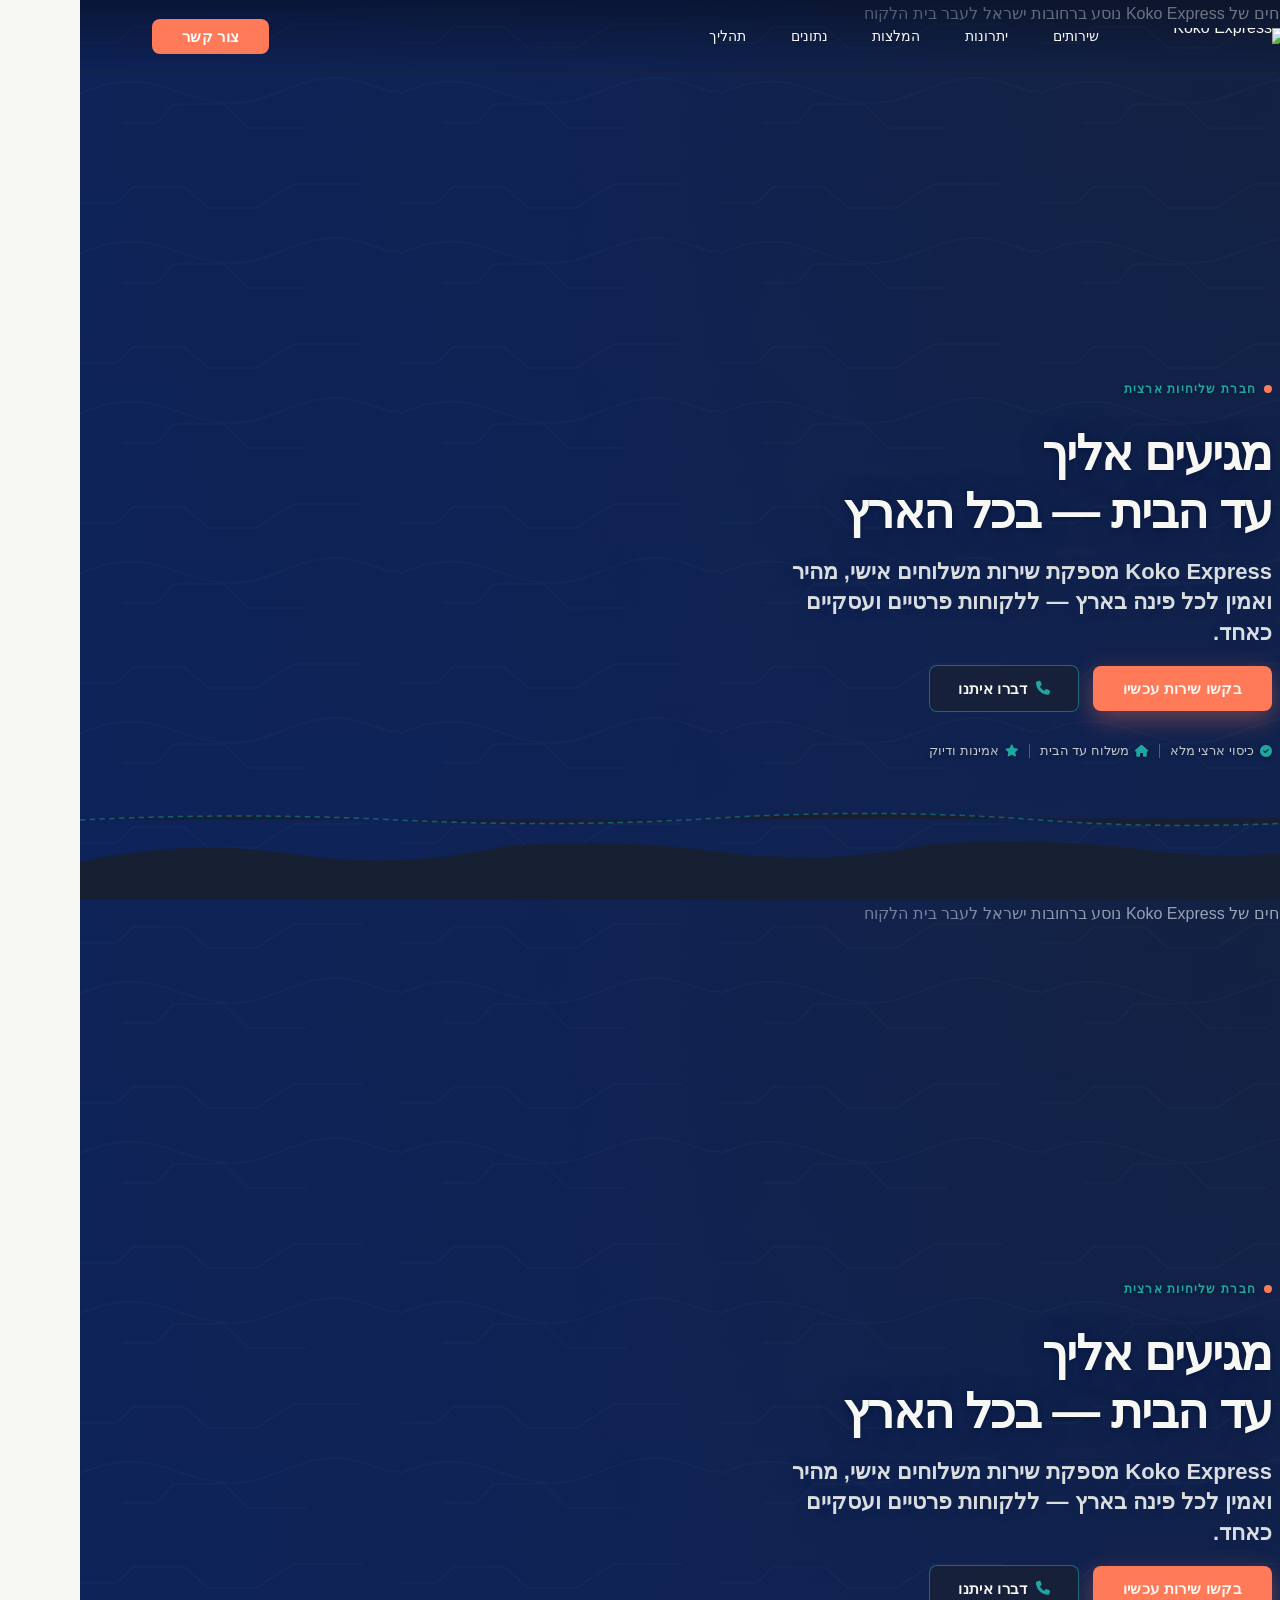
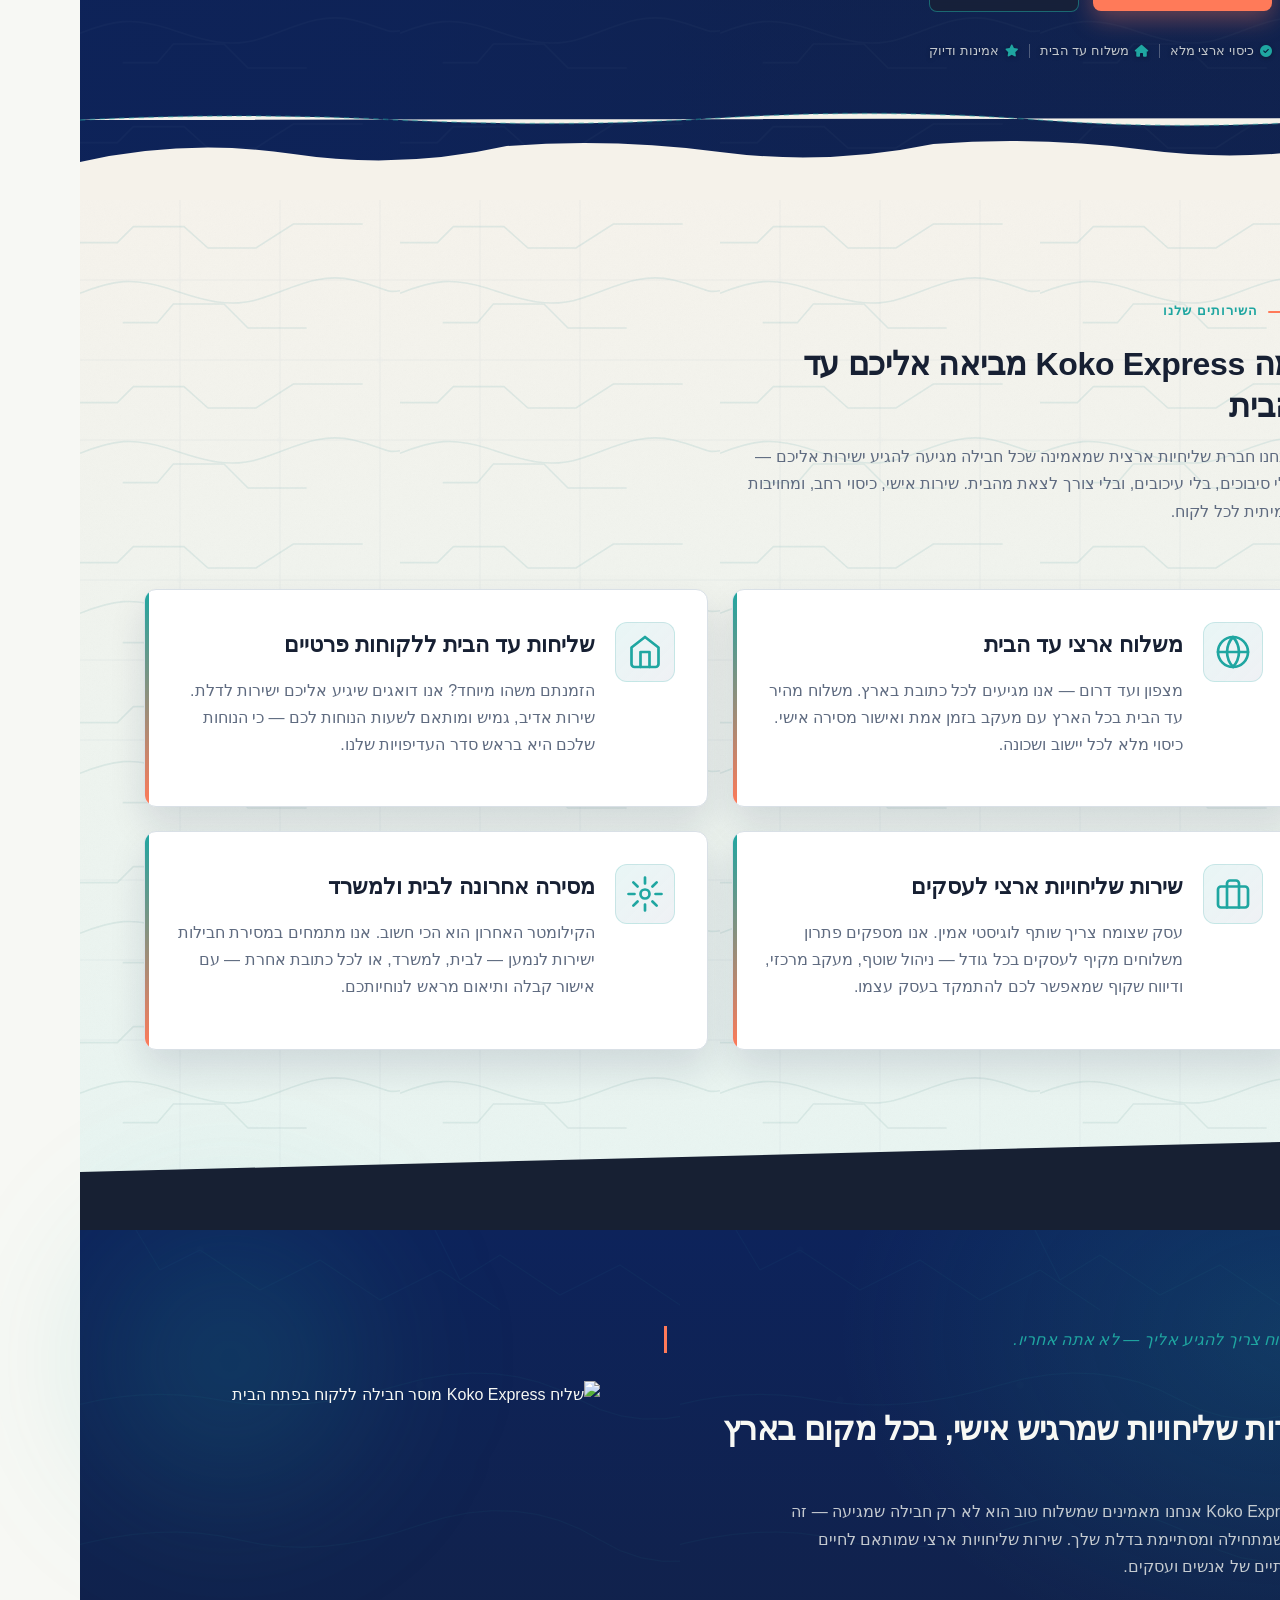
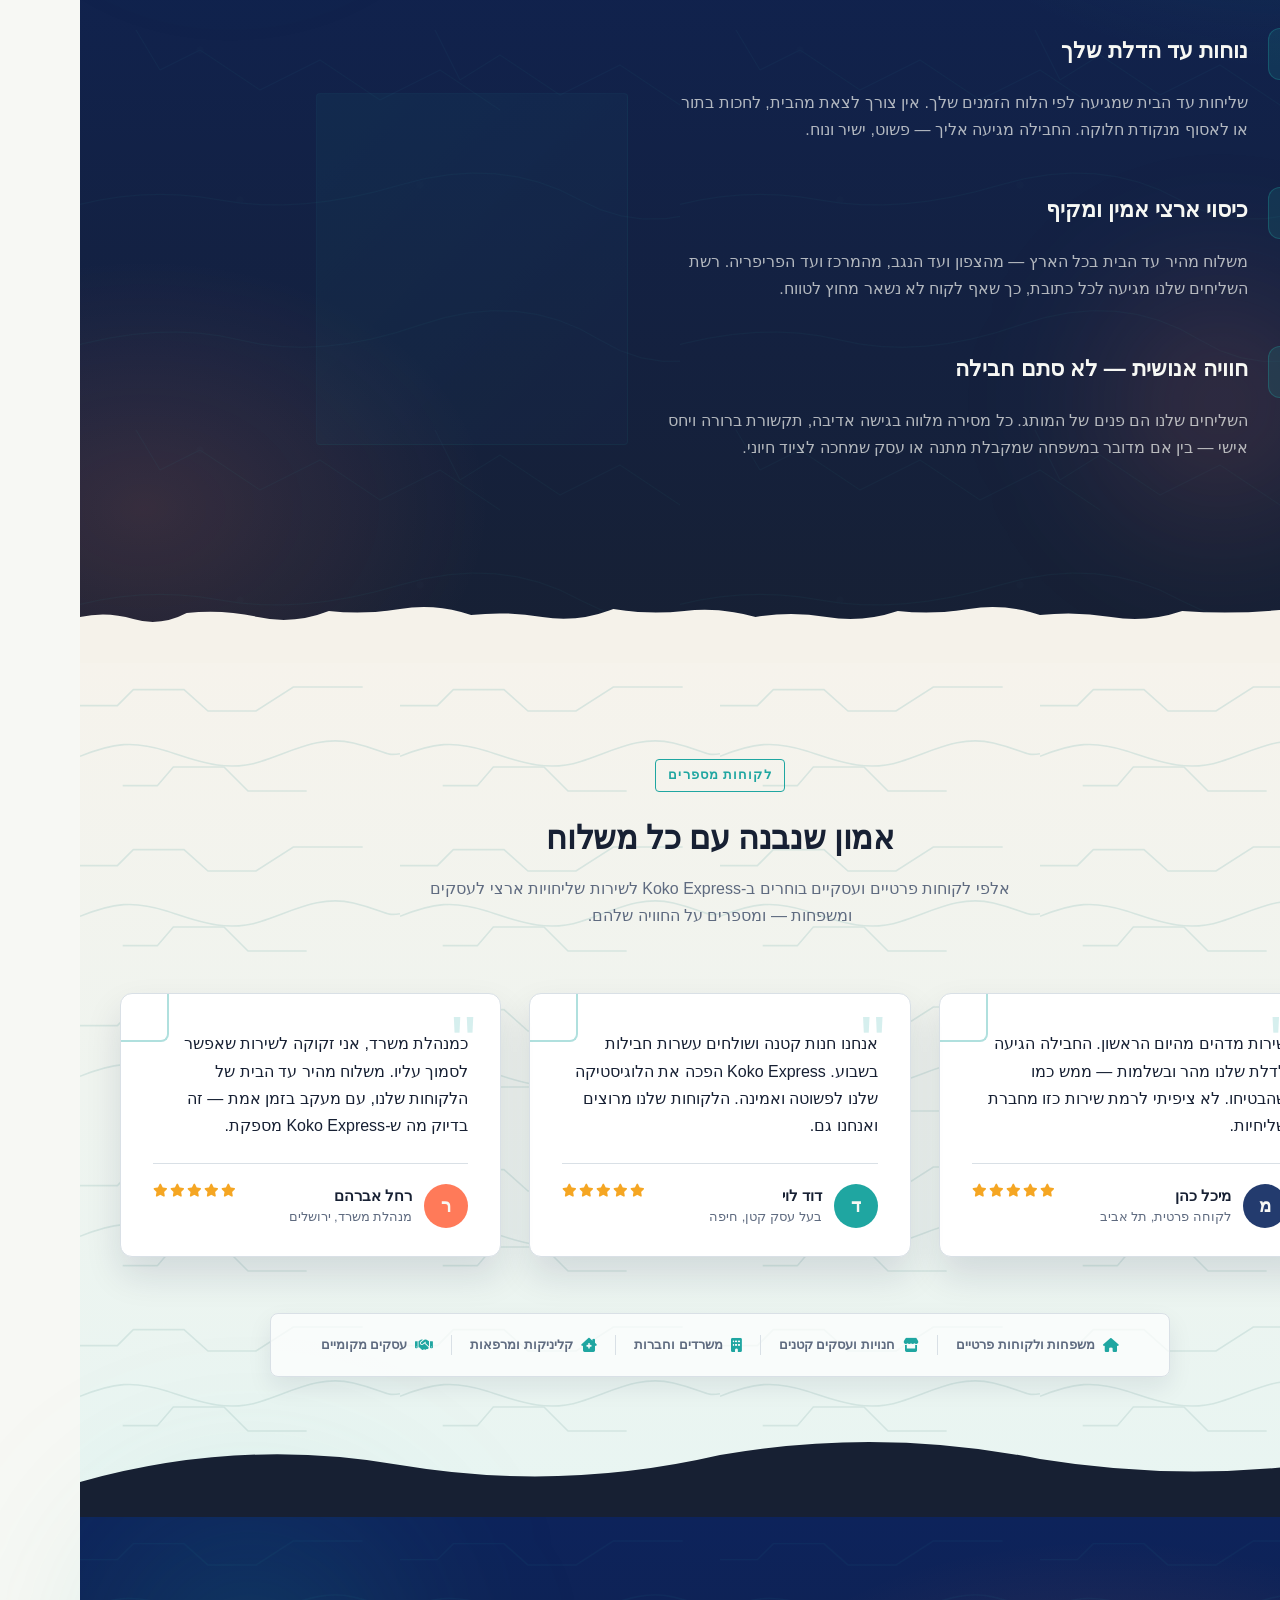
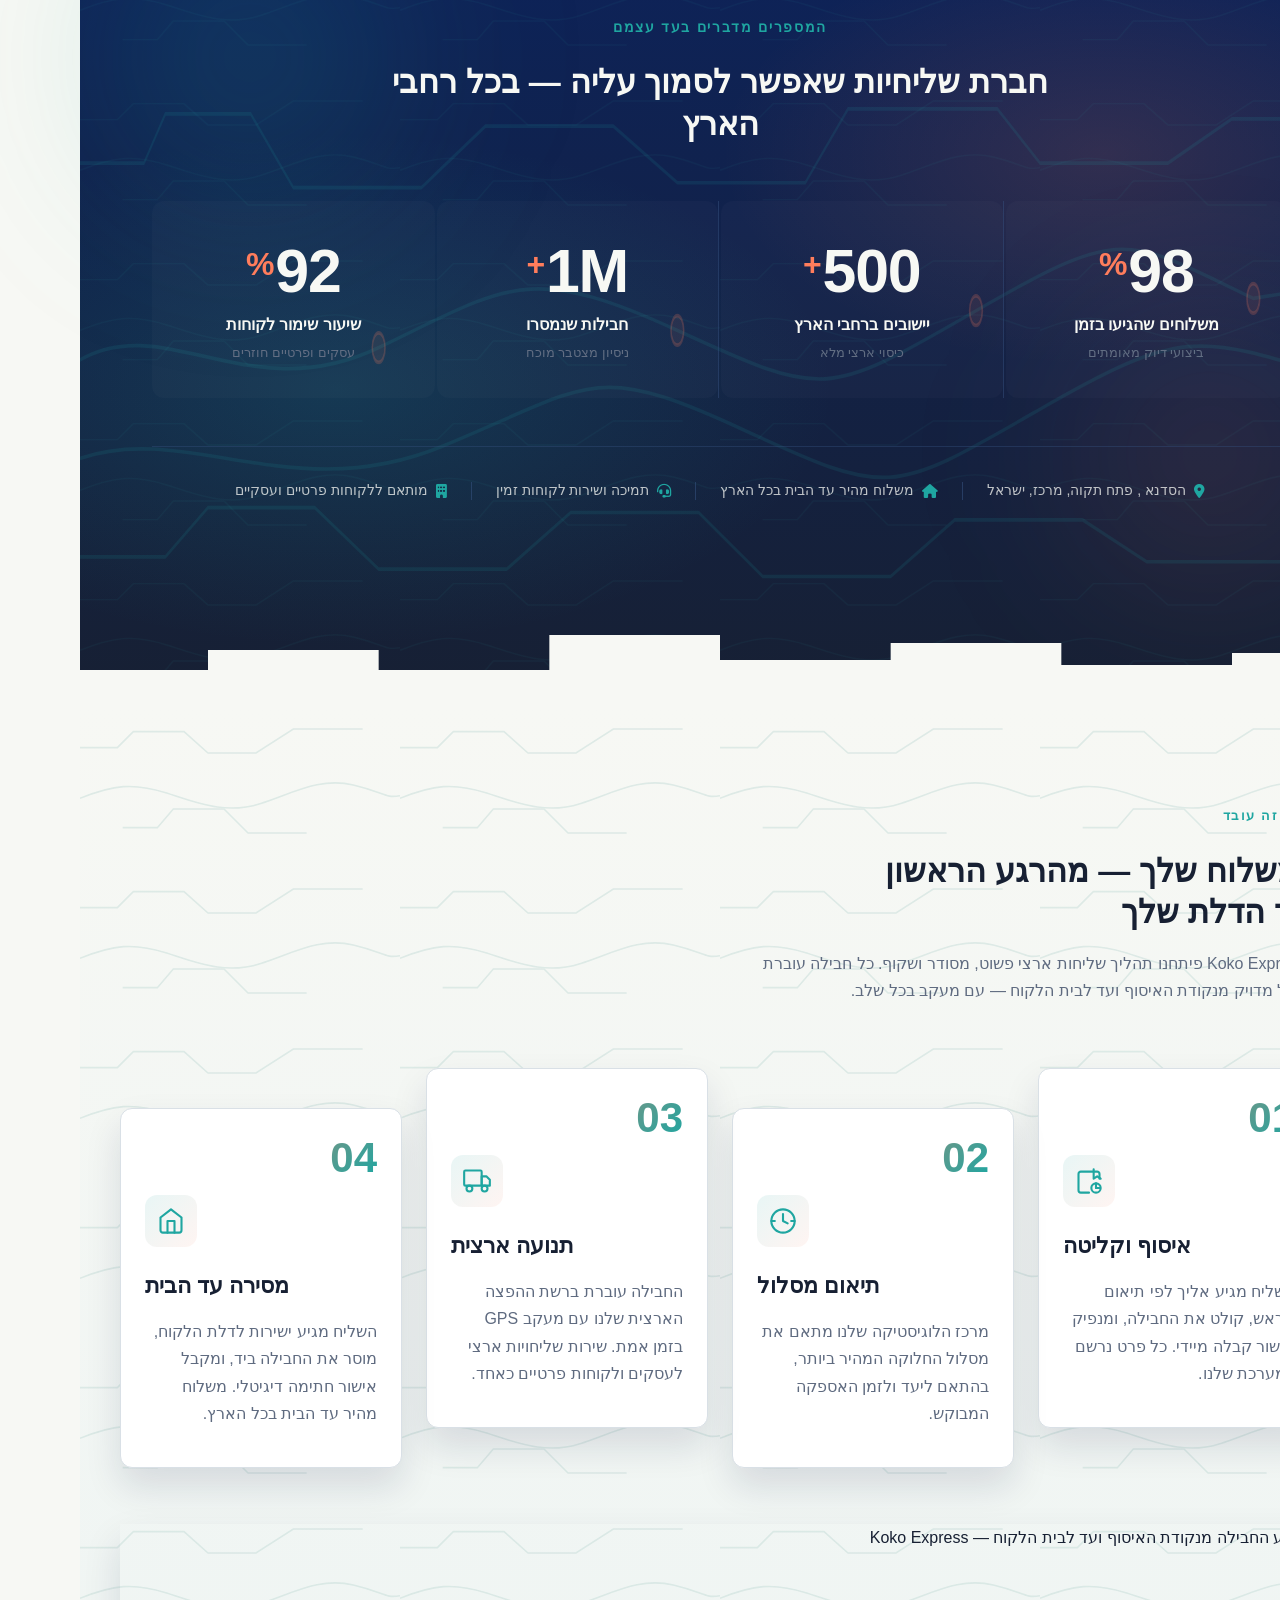
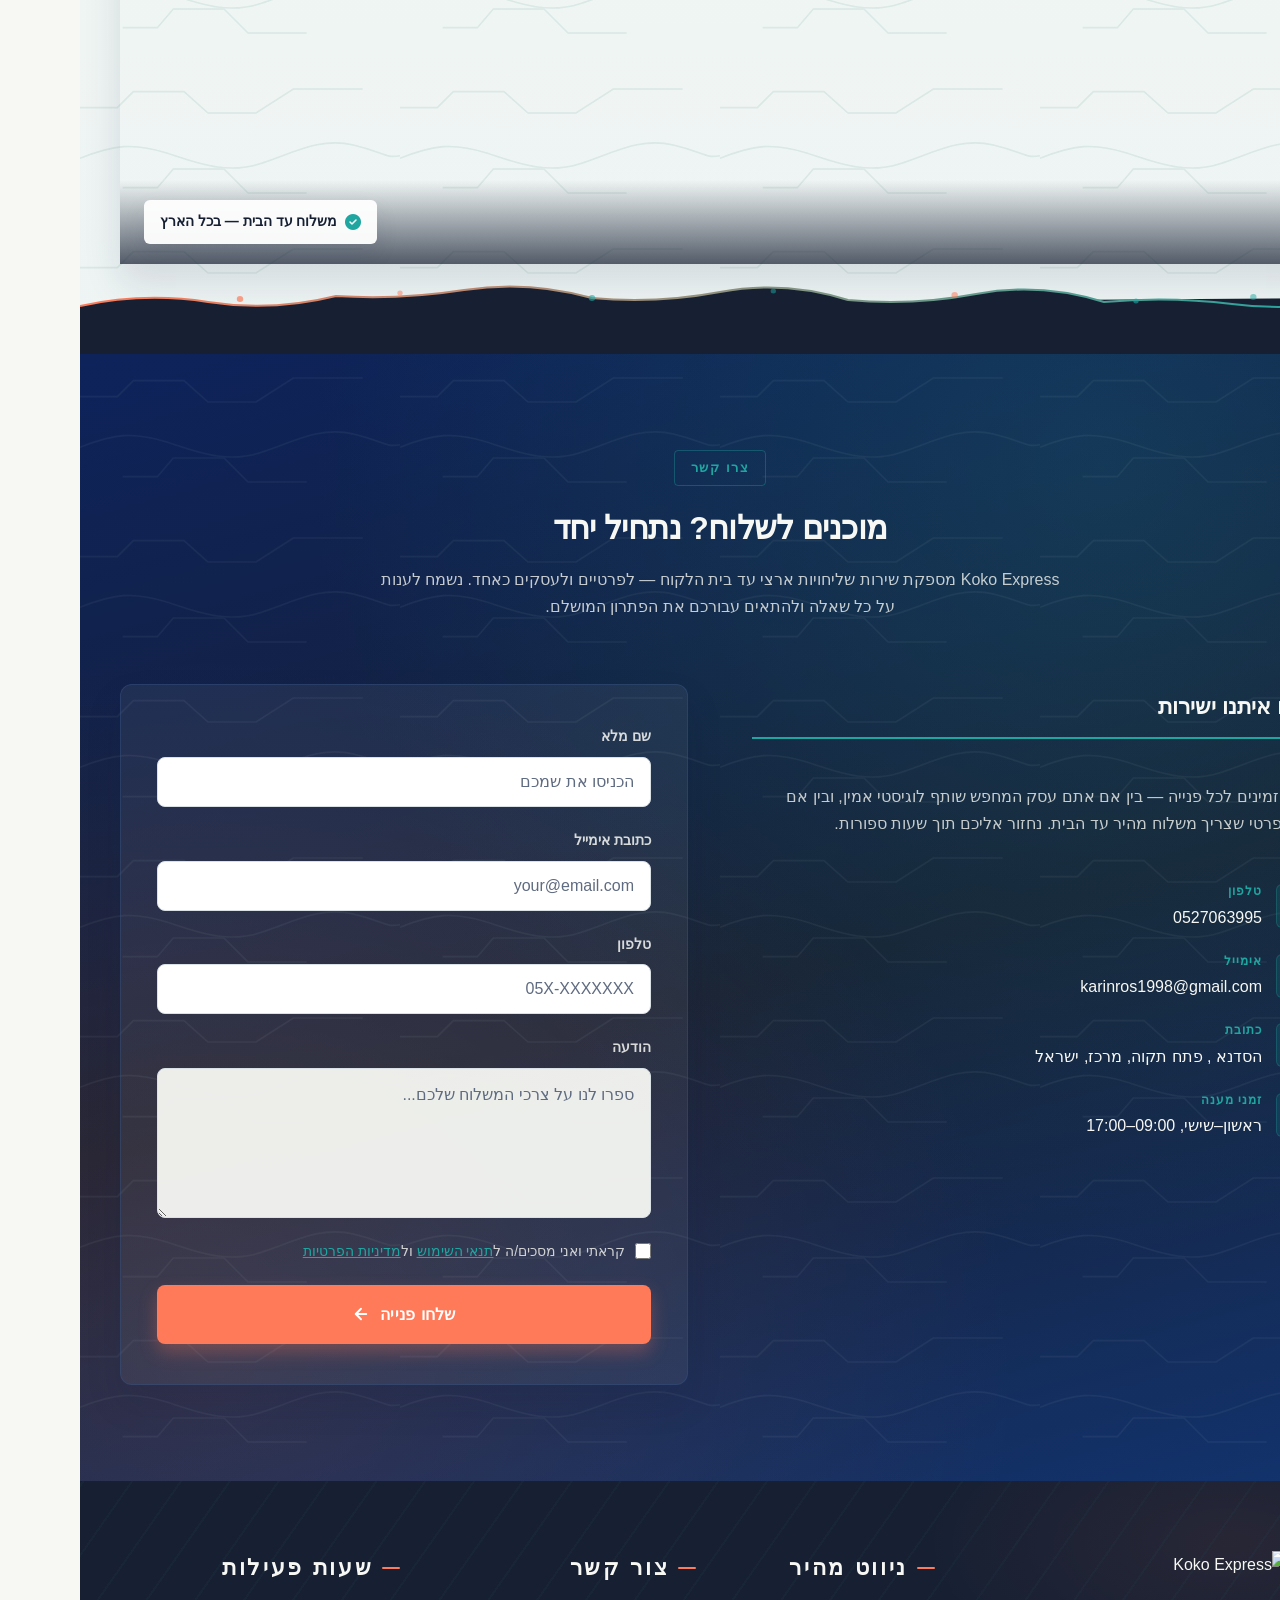
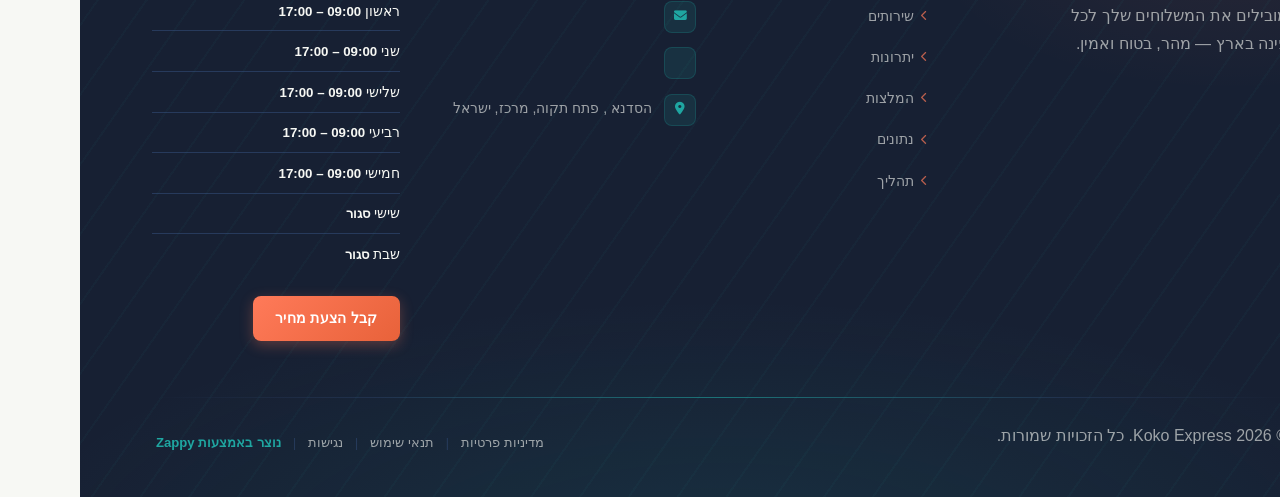
==== commit 66f24d06: "Incremental sync: 1 page(s) — update_text" ====
--- a/index.html
+++ b/index.html
@@ -1594,7 +1594,7 @@
       <div class="footer-col footer-contact-col" style="text-align: right;">
         <h3 class="footer-heading" style=""><span class="heading-accent"></span>צור קשר</h3>
         <ul class="footer-contact" style=""><li>
-            <span class="contact-icon"><i class="fas fa-envelope" data-element-type="icon" data-element-id="icon-1777137459065-zfuh23pbe" data-icon-type="fontawesome" style="cursor: pointer;"></i>039333865</span></li><li><span class="contact-icon"><a href="tel:0527063995" style="font-size: 0.88rem; background-color: rgb(23, 32, 51); display: inline !important;"><br></a></span>
+            <span class="contact-icon"><i class="fas fa-envelope" data-element-type="icon" data-element-id="icon-1777137459065-zfuh23pbe" data-icon-type="fontawesome" style="cursor: pointer;"></i><br></span></li><li><span class="contact-icon"><a href="tel:0527063995" style="font-size: 0.88rem; background-color: rgb(23, 32, 51); display: inline !important;"><br></a></span>
           </li><li><a href="/" style="display:flex;align-items:flex-start;gap:inherit"><span class="contact-icon"><i class="fas fa-map-marker-alt" style="cursor: pointer;"></i></span>
             <span class="contact-text">הסדנא , פתח תקוה, מרכז, ישראל</span></a></li></ul>
       </div>
